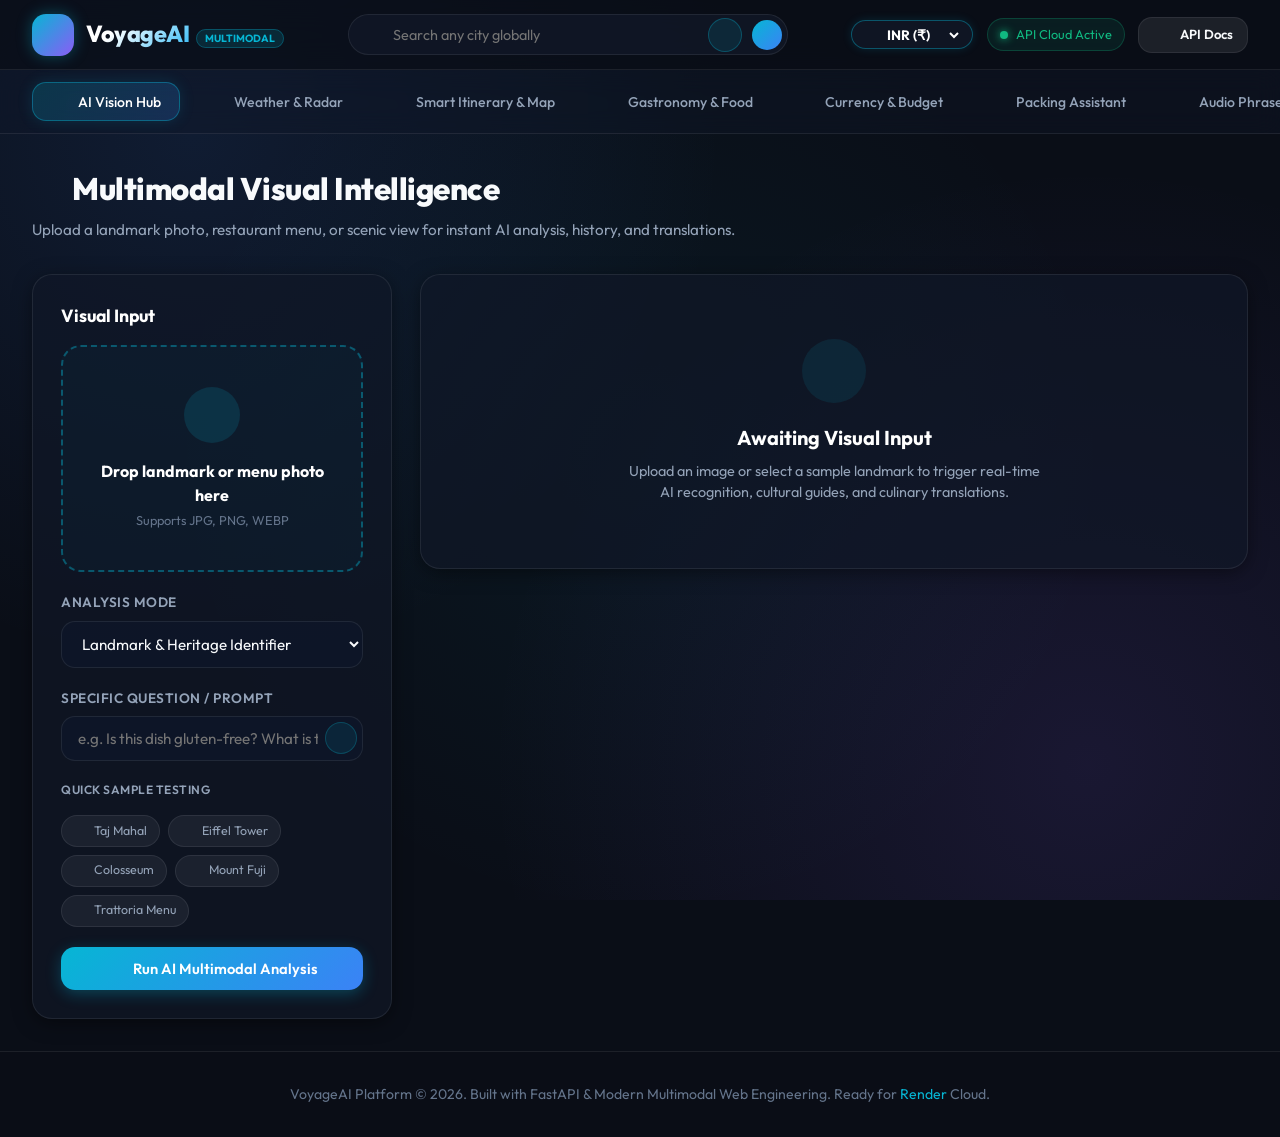
==== static/index.html @ 9b2e9fbb "feat(phrasebook): add toggle and close controls for Live Voice & Speech Translation Studio" ====
<!DOCTYPE html>
<html lang="en">

<head>
  <meta charset="UTF-8" />
  <meta name="viewport" content="width=device-width, initial-scale=1.0" />
  <title>VoyageAI - Multimodal AI Travel Intelligence Platform</title>
  <meta name="description"
    content="Production-ready multimodal travel intelligence platform with AI vision, real-time weather radar, smart itinerary builder, gastronomy guide, and currency budgeting." />

  <!-- Fonts -->
  <link rel="preconnect" href="https://fonts.googleapis.com" />
  <link rel="preconnect" href="https://fonts.gstatic.com" crossorigin />
  <link href="https://fonts.googleapis.com/css2?family=Outfit:wght@300;400;500;600;700;800&display=swap"
    rel="stylesheet" />

  <!-- Lucide Icons -->
  <script src="https://unpkg.com/lucide@latest/dist/umd/lucide.js"></script>

  <!-- Leaflet CSS & JS -->
  <link rel="stylesheet" href="https://unpkg.com/leaflet@1.9.4/dist/leaflet.css" />
  <script src="https://unpkg.com/leaflet@1.9.4/dist/leaflet.js"></script>

  <!-- Application Stylesheet -->
  <link rel="stylesheet" href="/static/css/styles.css" />
</head>

<body>
  <div class="app-container">

    <!-- Top Navigation Bar -->
    <header class="navbar">
      <a href="/" class="nav-brand">
        <div class="brand-icon-wrapper">
          <i data-lucide="plane"></i>
        </div>
        <div>
          <span class="brand-title">VoyageAI</span>
          <span class="brand-badge">Multimodal</span>
        </div>
      </a>

      <div class="nav-search">
        <i data-lucide="search" id="global-search-icon" style="color: var(--text-muted); cursor: pointer;"></i>
        <input type="text" id="global-city-search" placeholder="Search any city globally" />
        <button type="button" id="global-mic-btn" class="nav-mic-btn" title="Speak to Search (Voice Input)">
          <i data-lucide="mic"></i>
        </button>
        <button id="global-search-btn" class="nav-search-btn" title="Search Destination">
          <i data-lucide="arrow-right"></i>
        </button>
      </div>

      <div class="nav-actions">
        <!-- Global Currency Switcher (Default: INR) -->
        <div class="currency-picker-wrapper">
          <i data-lucide="banknote" class="currency-picker-icon"></i>
          <select id="global-currency-select" class="currency-select-input" title="Change Base Currency">
            <option value="INR" selected>INR (₹)</option>
            <option value="USD">USD ($)</option>
            <option value="EUR">EUR (€)</option>
            <option value="GBP">GBP (£)</option>
            <option value="AED">AED</option>
            <option value="JPY">JPY (¥)</option>
            <option value="SGD">SGD (S$)</option>
            <option value="AUD">AUD (A$)</option>
            <option value="CAD">CAD (C$)</option>
          </select>
        </div>

        <div class="status-badge">
          <span class="status-dot"></span>
          <span>API Cloud Active</span>
        </div>
        <a href="/docs" target="_blank" class="btn btn-secondary" style="padding: 0.45rem 0.9rem; font-size: 0.82rem;">
          <i data-lucide="code-2"></i> API Docs
        </a>
      </div>
    </header>

    <!-- Main Navigation Tabs -->
    <nav class="tabs-container">
      <ul class="nav-tabs">
        <li>
          <button class="tab-btn active" data-tab="tab-vision">
            <i data-lucide="sparkles"></i> AI Vision Hub
          </button>
        </li>
        <li>
          <button class="tab-btn" data-tab="tab-weather">
            <i data-lucide="cloud-sun"></i> Weather & Radar
          </button>
        </li>
        <li>
          <button class="tab-btn" data-tab="tab-itinerary">
            <i data-lucide="map"></i> Smart Itinerary & Map
          </button>
        </li>
        <li>
          <button class="tab-btn" data-tab="tab-food">
            <i data-lucide="utensils-crossed"></i> Gastronomy & Food
          </button>
        </li>
        <li>
          <button class="tab-btn" data-tab="tab-budget">
            <i data-lucide="coins"></i> Currency & Budget
          </button>
        </li>
        <li>
          <button class="tab-btn" data-tab="tab-packing">
            <i data-lucide="backpack"></i> Packing Assistant
          </button>
        </li>
        <li>
          <button class="tab-btn" data-tab="tab-phrasebook">
            <i data-lucide="languages"></i> Audio Phrasebook
          </button>
        </li>
      </ul>
    </nav>

    <!-- Main Dynamic Content Container -->
    <main class="main-wrapper">

      <!-- ================================================================= -->
      <!-- TAB 1: MULTIMODAL VISION HUB                                      -->
      <!-- ================================================================= -->
      <section id="tab-vision" class="tab-pane active">
        <div class="section-header">
          <div class="section-header-left">
            <h1><i data-lucide="camera"></i> Multimodal Visual Intelligence</h1>
            <p>Upload a landmark photo, restaurant menu, or scenic view for instant AI analysis, history, and
              translations.</p>
          </div>
        </div>

        <div class="grid-split">
          <!-- Upload & Controls -->
          <div class="glass-card">
            <h3 style="font-size: 1.1rem; font-weight: 700; margin-bottom: 1rem; color: #fff;">Visual Input</h3>

            <div class="dropzone" id="vision-dropzone">
              <input type="file" id="vision-file-input" accept="image/*" style="display: none;" />
              <div class="dropzone-icon">
                <i data-lucide="upload-cloud"></i>
              </div>
              <h4 style="font-size: 1rem; color: #fff; margin-bottom: 0.25rem;">Drop landmark or menu photo here</h4>
              <p style="font-size: 0.8rem; color: var(--text-muted);">Supports JPG, PNG, WEBP</p>
            </div>

            <div class="image-preview-box" id="vision-preview-box">
              <img id="vision-preview-img" src="" alt="Preview" />
            </div>

            <div style="margin-top: 1.25rem;">
              <div class="form-group">
                <label class="form-label">Analysis Mode</label>
                <select id="vision-mode-select" class="form-control">
                  <option value="landmark">Landmark & Heritage Identifier</option>
                  <option value="menu">Restaurant Menu & Allergen Translator</option>
                  <option value="luggage">Luggage & Outfit Checker</option>
                  <option value="scene">Photography & Lighting Analysis</option>
                </select>
              </div>

              <div class="form-group">
                <label class="form-label">Specific Question / Prompt</label>
                <div class="input-with-mic">
                  <input type="text" id="vision-prompt" class="form-control"
                    placeholder="e.g. Is this dish gluten-free? What is the best photography angle?" />
                  <button type="button" id="vision-mic-btn" class="input-mic-btn" title="Voice Input (Speech to Text)">
                    <i data-lucide="mic"></i>
                  </button>
                </div>
              </div>

              <div>
                <label class="form-label" style="font-size: 0.75rem;">Quick Sample Testing</label>
                <div class="sample-chips">
                  <span class="sample-chip" data-sample="Taj Mahal Agra"><i data-lucide="landmark"></i> Taj Mahal</span>
                  <span class="sample-chip" data-sample="Eiffel Tower Paris"><i data-lucide="landmark"></i> Eiffel
                    Tower</span>
                  <span class="sample-chip" data-sample="Colosseum Rome"><i data-lucide="landmark"></i> Colosseum</span>
                  <span class="sample-chip" data-sample="Mount Fuji Japan"><i data-lucide="mountain"></i> Mount
                    Fuji</span>
                  <span class="sample-chip" data-sample="Italian Trattoria Menu"><i data-lucide="file-text"></i>
                    Trattoria Menu</span>
                </div>
              </div>

              <button id="vision-analyze-btn" class="btn btn-primary" style="width: 100%; margin-top: 1.25rem;">
                <i data-lucide="sparkles"></i> Run AI Multimodal Analysis
              </button>
            </div>
          </div>

          <!-- Vision Results Display -->
          <div id="vision-results">
            <div class="glass-card" style="text-align: center; padding: 4rem 2rem;">
              <div
                style="width: 64px; height: 64px; border-radius: 50%; background: rgba(6, 182, 212, 0.1); color: var(--accent-cyan); display: flex; align-items: center; justify-content: center; margin: 0 auto 1.25rem;">
                <i data-lucide="scan" style="width: 32px; height: 32px;"></i>
              </div>
              <h3 style="font-size: 1.25rem; color: #fff; font-weight: 700;">Awaiting Visual Input</h3>
              <p style="color: var(--text-secondary); max-width: 420px; margin: 0.5rem auto 0; font-size: 0.9rem;">
                Upload an image or select a sample landmark to trigger real-time AI recognition, cultural guides, and
                culinary translations.
              </p>
            </div>
          </div>
        </div>
      </section>

      <!-- ================================================================= -->
      <!-- TAB 2: WEATHER & FORECAST (WITH USER WISABLE FROM-TO DATE PICKER)  -->
      <!-- ================================================================= -->
      <section id="tab-weather" class="tab-pane">
        <div class="section-header">
          <div class="section-header-left">
            <h1><i data-lucide="cloud-sun"></i> Global Weather & Travel Radar</h1>
            <p>Atmospheric metrics, custom date-range forecast filter (From - To), and AI packing index.</p>
          </div>
        </div>

        <!-- Weather Search & Date Range Toolbar -->
        <div class="glass-card" style="margin-bottom: 1.5rem; padding: 1.25rem 1.5rem;">
          <div style="display: flex; gap: 1rem; align-items: flex-end; flex-wrap: wrap;">
            <div style="flex: 1 1 220px;">
              <label class="form-label" style="display:flex; align-items:center; gap:0.35rem;">
                <i data-lucide="map-pin"></i> Destination City
              </label>
              <div class="input-with-mic">
                <input type="text" id="weather-city-input" class="form-control" placeholder="City name..."
                  value="Delhi" />
                <button type="button" id="weather-mic-btn" class="input-mic-btn" title="Voice Input (Speech to Text)">
                  <i data-lucide="mic"></i>
                </button>
              </div>
            </div>

            <div style="flex: 1 1 160px;">
              <label class="form-label" style="display:flex; align-items:center; gap:0.35rem;">
                <i data-lucide="calendar"></i> From Date
              </label>
              <input type="date" id="weather-from-date" class="form-control" />
            </div>

            <div style="flex: 1 1 160px;">
              <label class="form-label" style="display:flex; align-items:center; gap:0.35rem;">
                <i data-lucide="calendar-range"></i> To Date
              </label>
              <input type="date" id="weather-to-date" class="form-control" />
            </div>

            <button id="weather-search-btn" class="btn btn-primary" style="height: 44px;">
              <i data-lucide="refresh-cw"></i> Check Weather Radar
            </button>
          </div>

          <!-- Quick Date Range Presets -->
          <div style="margin-top: 1rem; display: flex; align-items: center; gap: 0.5rem; flex-wrap: wrap;">
            <span
              style="font-size: 0.78rem; font-weight: 600; color: var(--text-muted); display:flex; align-items:center; gap:0.3rem;">
              <i data-lucide="clock" style="width:13px; height:13px;"></i> Quick Date Ranges:
            </span>
            <button type="button" class="date-preset-chip" data-preset="today">Today</button>
            <button type="button" class="date-preset-chip" data-preset="3days">Next 3 Days</button>
            <button type="button" class="date-preset-chip active" data-preset="7days">Next 7 Days</button>
            <button type="button" class="date-preset-chip" data-preset="14days">Next 14 Days</button>
            <button type="button" class="date-preset-chip" data-preset="weekend">This Weekend</button>
            <button type="button" id="open-calendar-modal-btn" class="date-preset-chip"
              style="color:var(--accent-cyan); border-color:rgba(6,182,212,0.4); display:inline-flex; align-items:center; gap:0.35rem;">
              <i data-lucide="calendar"></i> Choose from Calendar
            </button>
          </div>
        </div>

        <!-- Interactive Calendar Range Picker Modal -->
        <div id="calendar-range-modal" class="modal-overlay" style="display: none;">
          <div class="glass-card modal-content"
            style="max-width: 440px; width: 92%; padding: 1.5rem; position: relative;">
            <div
              style="display: flex; justify-content: space-between; align-items: center; margin-bottom: 1rem; border-bottom: 1px solid var(--glass-border); padding-bottom: 0.75rem;">
              <h3
                style="font-size: 1.15rem; font-weight: 700; color: #fff; display: flex; align-items: center; gap: 0.5rem;">
                <i data-lucide="calendar" style="color: var(--accent-cyan);"></i> Select Travel Date Range
              </h3>
              <button id="close-calendar-modal" class="btn btn-secondary"
                style="padding: 0.2rem 0.5rem; font-size: 0.8rem; border-radius: 50%; width: 28px; height: 28px; display: flex; align-items: center; justify-content: center;">
                <i data-lucide="x" style="width: 14px; height: 14px;"></i>
              </button>
            </div>

            <!-- Calendar Month Header & Navigation -->
            <div style="display: flex; justify-content: space-between; align-items: center; margin-bottom: 1rem;">
              <button id="cal-prev-month" class="btn btn-secondary"
                style="padding: 0.35rem 0.65rem; font-size: 0.78rem;">
                <i data-lucide="chevron-left"></i>
              </button>
              <span id="cal-month-year-label" style="font-weight: 700; font-size: 1.05rem; color: #fff;">August
                2026</span>
              <button id="cal-next-month" class="btn btn-secondary"
                style="padding: 0.35rem 0.65rem; font-size: 0.78rem;">
                <i data-lucide="chevron-right"></i>
              </button>
            </div>

            <!-- Calendar Grid -->
            <div class="calendar-grid-header">
              <span>Su</span><span>Mo</span><span>Tu</span><span>We</span><span>Th</span><span>Fr</span><span>Sa</span>
            </div>
            <div id="calendar-days-grid" class="calendar-days-grid">
              <!-- Injected via JS -->
            </div>

            <!-- Selected Range Summary & Actions -->
            <div
              style="margin-top: 1.25rem; padding-top: 1rem; border-top: 1px solid var(--glass-border); display: flex; justify-content: space-between; align-items: center; flex-wrap: wrap; gap: 0.75rem;">
              <div>
                <div style="font-size: 0.75rem; color: var(--text-muted);">Selected Window:</div>
                <div id="cal-selected-range-text"
                  style="font-size: 0.9rem; font-weight: 700; color: var(--accent-cyan);">
                  Click start & end dates
                </div>
              </div>
              <div style="display: flex; gap: 0.5rem;">
                <button id="cal-reset-btn" class="btn btn-secondary"
                  style="font-size: 0.8rem; padding: 0.4rem 0.75rem;">Reset</button>
                <button id="cal-apply-btn" class="btn btn-primary" style="font-size: 0.8rem; padding: 0.4rem 0.9rem;">
                  <i data-lucide="check"></i> Apply Range
                </button>
              </div>
            </div>
          </div>
        </div>

        <div id="weather-content">
          <!-- Injected via JS -->
        </div>
      </section>

      <!-- ================================================================= -->
      <!-- TAB 3: SMART ITINERARY PLANNER & MAP                              -->
      <!-- ================================================================= -->
      <section id="tab-itinerary" class="tab-pane">
        <!-- SVG Gradient for Circular Progress -->
        <svg style="width:0; height:0; position:absolute;" aria-hidden="true" focusable="false">
          <defs>
            <linearGradient id="progressGradient" x1="0%" y1="0%" x2="100%" y2="100%">
              <stop offset="0%" stop-color="#06b6d4" />
              <stop offset="50%" stop-color="#3b82f6" />
              <stop offset="100%" stop-color="#10b981" />
            </linearGradient>
          </defs>
        </svg>

        <div class="section-header">
          <div class="section-header-left">
            <h1><i data-lucide="map"></i> AI Smart Itinerary & Interactive Map</h1>
            <p>Multi-day custom travel plans dynamically geocoded to your exact location query, optimized with Nearest-Neighbor TSP routing and visited place tracking.</p>
          </div>
        </div>

        <!-- Visited Places Circular Progress Banner -->
        <div id="itinerary-progress-banner" class="circular-progress-card">
          <div style="display: flex; align-items: center; gap: 1.25rem;">
            <div class="circular-progress-wrapper">
              <svg class="circle-progress-svg" viewBox="0 0 100 100">
                <circle class="circle-progress-bg" cx="50" cy="50" r="40" />
                <circle id="itinerary-circle-bar" class="circle-progress-bar" cx="50" cy="50" r="40" />
              </svg>
              <div class="circle-progress-text">
                <span id="itinerary-circle-pct">0%</span>
                <small>Visited</small>
              </div>
            </div>
            <div>
              <h3 style="font-size: 1.15rem; font-weight: 700; color: #fff; margin-bottom: 0.25rem;">Trip Exploration Progress</h3>
              <p id="itinerary-circle-subtitle" style="font-size: 0.88rem; color: var(--text-secondary);">0 of 0 visiting spots covered</p>
              <span id="itinerary-circle-status" class="brand-badge" style="margin-top: 0.4rem; display: inline-block;">Ready for Departure</span>
            </div>
          </div>
          <div style="text-align: right;">
            <button type="button" id="mark-all-visited-btn" class="btn btn-secondary" style="font-size: 0.78rem; padding: 0.35rem 0.75rem; margin-right: 0.5rem;">
              <i data-lucide="check-check"></i> Mark All Visited
            </button>
            <button type="button" id="reset-visited-btn" class="btn btn-secondary" style="font-size: 0.78rem; padding: 0.35rem 0.75rem;">
              <i data-lucide="rotate-ccw"></i> Reset
            </button>
          </div>
        </div>

        <div class="grid-split">
          <!-- Itinerary Controls & Custom Place Addition -->
          <div>
            <div class="glass-card" style="margin-bottom: 1.25rem;">
              <h3 style="font-size: 1.1rem; font-weight: 700; margin-bottom: 1.25rem; color: #fff;">Trip Parameters</h3>

              <div class="form-group">
                <label class="form-label" style="display:flex; align-items:center; gap:0.35rem;">
                  <i data-lucide="map-pin"></i> Destination Location
                </label>
                <div class="input-with-mic">
                  <input type="text" id="itinerary-dest" class="form-control" value="Delhi, India"
                    placeholder="e.g. Chennai, Paris, Tokyo, Bengaluru, Rome..." />
                  <button type="button" id="itinerary-mic-btn" class="input-mic-btn" title="Voice Input (Speech to Text)">
                    <i data-lucide="mic"></i>
                  </button>
                </div>
              </div>

              <div class="form-group">
                <label class="form-label" style="display:flex; align-items:center; gap:0.35rem;">
                  <i data-lucide="clock"></i> Duration (Days)
                </label>
                <select id="itinerary-days" class="form-control">
                  <option value="1">1 Day Express</option>
                  <option value="2" selected>2 Days Weekend</option>
                  <option value="3">3 Days Classic</option>
                  <option value="5">5 Days In-Depth</option>
                  <option value="7">7 Days Grand Tour</option>
                </select>
              </div>

              <div class="form-group">
                <label class="form-label" style="display:flex; align-items:center; gap:0.35rem;">
                  <i data-lucide="compass"></i> Travel Style
                </label>
                <select id="itinerary-style" class="form-control">
                  <option value="Balanced" selected>Balanced (Sights & Food)</option>
                  <option value="Cultural">Cultural & Historical</option>
                  <option value="Adventure">Active & Adventure</option>
                  <option value="Foodie">Culinary & Gastronomy</option>
                  <option value="Luxury">Luxury & Relaxation</option>
                </select>
              </div>

              <div class="form-group">
                <label class="form-label" style="display:flex; align-items:center; gap:0.35rem;">
                  <i data-lucide="activity"></i> Pace
                </label>
                <select id="itinerary-pace" class="form-control">
                  <option value="Relaxed">Relaxed</option>
                  <option value="Moderate" selected>Moderate</option>
                  <option value="Fast-Paced">Fast-Paced</option>
                </select>
              </div>

              <div class="form-group">
                <label class="form-label" style="display:flex; align-items:center; gap:0.35rem;">
                  <i data-lucide="wallet"></i> Budget Tier
                </label>
                <select id="itinerary-budget" class="form-control">
                  <option value="Backpacker">Backpacker (Budget)</option>
                  <option value="Moderate" selected>Moderate (Standard)</option>
                  <option value="Premium">Premium (Comfort)</option>
                  <option value="Luxury">Luxury (Five-Star)</option>
                </select>
              </div>

              <button id="itinerary-generate-btn" class="btn btn-primary" style="width: 100%; margin-top: 0.5rem;">
                <i data-lucide="sparkles"></i> Generate AI Itinerary
              </button>
            </div>

            <!-- Custom Visiting Spot Addition Form -->
            <div class="glass-card custom-spot-box">
              <h3 style="font-size: 1.05rem; font-weight: 700; color: #fff; margin-bottom: 0.85rem; display: flex; align-items: center; gap: 0.45rem;">
                <i data-lucide="map-pin-plus" style="color: var(--accent-cyan);"></i> Add Your Own Visiting Spot
              </h3>
              <p style="font-size: 0.8rem; color: var(--text-secondary); margin-bottom: 1rem;">
                Add any landmark or personal favorite. The AI route optimizer will re-sequence all stops in the shortest, optimal path order.
              </p>

              <div class="form-group">
                <label class="form-label" style="font-size: 0.8rem;">Place / Landmark Name</label>
                <div class="input-with-mic">
                  <input type="text" id="custom-spot-name" class="form-control" placeholder="e.g. Qutub Minar or Coffee Roastery..." />
                  <button type="button" id="custom-spot-mic-btn" class="input-mic-btn" title="Voice Input">
                    <i data-lucide="mic"></i>
                  </button>
                </div>
              </div>

              <div class="grid-2" style="gap: 0.5rem;">
                <div class="form-group">
                  <label class="form-label" style="font-size: 0.8rem;">Category</label>
                  <select id="custom-spot-cat" class="form-control" style="padding: 0.45rem 0.75rem; font-size: 0.85rem;">
                    <option value="Heritage" selected>Heritage & Monument</option>
                    <option value="Food">Food & Café</option>
                    <option value="Culture">Culture & Art</option>
                    <option value="Nature">Nature & Viewpoint</option>
                    <option value="Shopping">Shopping & Market</option>
                    <option value="Custom">Personal Spot</option>
                  </select>
                </div>
                <div class="form-group">
                  <label class="form-label" style="font-size: 0.8rem;">Assigned Day</label>
                  <select id="custom-spot-day" class="form-control" style="padding: 0.45rem 0.75rem; font-size: 0.85rem;">
                    <option value="1">Day 1</option>
                    <option value="2">Day 2</option>
                    <option value="3">Day 3</option>
                  </select>
                </div>
              </div>

              <div class="grid-2" style="gap: 0.5rem;">
                <div class="form-group">
                  <label class="form-label" style="font-size: 0.8rem;">Duration</label>
                  <input type="text" id="custom-spot-duration" class="form-control" value="1.5 hrs" style="padding: 0.45rem 0.75rem; font-size: 0.85rem;" />
                </div>
                <div class="form-group">
                  <label class="form-label" style="font-size: 0.8rem;">Est. Cost (INR)</label>
                  <input type="number" id="custom-spot-cost" class="form-control" value="0" style="padding: 0.45rem 0.75rem; font-size: 0.85rem;" />
                </div>
              </div>

              <button type="button" id="add-custom-spot-btn" class="btn btn-secondary" style="width: 100%; border-color: rgba(6,182,212,0.4); color: var(--accent-cyan);">
                <i data-lucide="plus-circle"></i> Add Spot & Optimize Path
              </button>
            </div>
          </div>

          <!-- Itinerary Results & Interactive Map -->
          <div>
            <div class="map-card-wrapper">
              <div class="map-header">
                <span
                  style="font-weight: 700; font-size: 0.92rem; color: #fff; display: flex; align-items: center; gap: 0.5rem;">
                  <i data-lucide="navigation" style="color: var(--accent-cyan);"></i> Live Geo-Routing Radar (TSP Optimal Route)
                </span>
                <div style="display: flex; align-items: center; gap: 0.5rem;">
                  <button id="recenter-map-btn" class="btn btn-secondary"
                    style="padding: 0.25rem 0.65rem; font-size: 0.75rem;">
                    <i data-lucide="crosshair"></i> Recenter
                  </button>
                  <span id="map-status-badge" class="brand-badge">Map Active</span>
                </div>
              </div>
              <div id="itinerary-map"></div>
            </div>

            <div id="itinerary-results">
              <!-- Rendered via JS -->
            </div>
          </div>
        </div>
      </section>

      <!-- ================================================================= -->
      <!-- TAB 4: GASTRONOMY & FOOD EXPLORER                                 -->
      <!-- ================================================================= -->
      <section id="tab-food" class="tab-pane">
        <div class="section-header">
          <div class="section-header-left">
            <h1><i data-lucide="utensils-crossed"></i> Gastronomy & Dining Guide</h1>
            <p>Signature authentic dishes, pronunciations, curated eateries, and strict dietary filters.</p>
          </div>
          <div style="display: flex; gap: 0.75rem; align-items: center;">
            <div class="input-with-mic" style="width: 230px;">
              <input type="text" id="food-city-input" class="form-control" placeholder="City..." value="Delhi" />
              <button type="button" id="food-mic-btn" class="input-mic-btn" title="Voice Input (Speech to Text)">
                <i data-lucide="mic"></i>
              </button>
            </div>
            <button id="food-search-btn" class="btn btn-primary"><i data-lucide="search"></i> Explore</button>
          </div>
        </div>

        <div class="glass-card" style="margin-bottom: 1.5rem; padding: 1rem 1.5rem;">
          <div style="display: flex; align-items: center; gap: 1.5rem; flex-wrap: wrap;">
            <span style="font-size: 0.85rem; font-weight: 600; color: var(--text-secondary);">Dietary Filters:</span>
            <label class="filter-label">
              <input type="checkbox" class="diet-filter-cb" value="Vegetarian" /> <i data-lucide="leaf"></i> Vegetarian
            </label>
            <label class="filter-label">
              <input type="checkbox" class="diet-filter-cb" value="Vegan" /> <i data-lucide="sprout"></i> Vegan
            </label>
            <label class="filter-label">
              <input type="checkbox" class="diet-filter-cb" value="Gluten-Free" /> <i data-lucide="wheat"></i>
              Gluten-Free
            </label>
            <label class="filter-label">
              <input type="checkbox" class="diet-filter-cb" value="Halal" /> <i data-lucide="shield-check"></i> Halal
              Friendly
            </label>
          </div>
        </div>

        <div id="food-content">
          <!-- Injected via JS -->
        </div>
      </section>

      <!-- ================================================================= -->
      <!-- TAB 5: CURRENCY & BUDGET CALCULATOR                               -->
      <!-- ================================================================= -->
      <section id="tab-budget" class="tab-pane">
        <div class="section-header">
          <div class="section-header-left">
            <h1><i data-lucide="coins"></i> Currency FX & Travel Budgeter</h1>
            <p>Live foreign exchange conversions and realistic daily travel expense estimators in INR (₹) and global
              currencies.</p>
          </div>
        </div>

        <div class="grid-2">
          <!-- FX Converter -->
          <div class="glass-card">
            <h3 style="font-size: 1.15rem; font-weight: 700; color: #fff; margin-bottom: 1.25rem;">Live Currency
              Converter</h3>

            <div class="form-group">
              <label class="form-label">Amount</label>
              <input type="number" id="currency-amount" class="form-control" value="1000" />
            </div>

            <div class="grid-2">
              <div class="form-group">
                <label class="form-label">From Currency</label>
                <select id="currency-from" class="form-control">
                  <option value="INR" selected>INR (₹)</option>
                  <option value="USD">USD ($)</option>
                  <option value="EUR">EUR (€)</option>
                  <option value="GBP">GBP (£)</option>
                  <option value="AED">AED</option>
                  <option value="JPY">JPY (¥)</option>
                  <option value="AUD">AUD (A$)</option>
                  <option value="CAD">CAD (C$)</option>
                  <option value="SGD">SGD (S$)</option>
                  <option value="THB">THB (฿)</option>
                </select>
              </div>

              <div class="form-group">
                <label class="form-label">To Currency</label>
                <select id="currency-to" class="form-control">
                  <option value="USD" selected>USD ($)</option>
                  <option value="EUR">EUR (€)</option>
                  <option value="GBP">GBP (£)</option>
                  <option value="INR">INR (₹)</option>
                  <option value="AED">AED</option>
                  <option value="JPY">JPY (¥)</option>
                  <option value="SGD">SGD (S$)</option>
                  <option value="AUD">AUD (A$)</option>
                  <option value="THB">THB (฿)</option>
                  <option value="IDR">IDR (Rp)</option>
                </select>
              </div>
            </div>

            <button id="currency-convert-btn" class="btn btn-primary" style="width: 100%; margin-top: 0.5rem;">
              <i data-lucide="repeat"></i> Convert Currency
            </button>

            <div id="currency-result-box"
              style="margin-top: 1.5rem; text-align: center; padding: 1.5rem; background: rgba(15, 23, 42, 0.6); border-radius: var(--radius-md); border: 1px solid var(--glass-border);">
              <div style="font-size: 0.88rem; color: var(--text-muted);">1,000 INR =</div>
              <div
                style="font-size: 2.2rem; font-weight: 800; color: var(--accent-cyan); line-height: 1.1; margin: 0.35rem 0;">
                $11.98 <span style="font-size: 1rem; color: #fff;">USD</span></div>
              <div style="font-size: 0.78rem; color: var(--text-secondary);">1 INR = 0.01198 USD</div>
            </div>
          </div>

          <!-- Trip Expense Breakdown Calculator -->
          <div class="glass-card">
            <h3 style="font-size: 1.15rem; font-weight: 700; color: #fff; margin-bottom: 1.25rem;">Trip Expense
              Estimator</h3>

            <div class="grid-3" style="gap: 0.75rem;">
              <div class="form-group">
                <label class="form-label">Destination</label>
                <div class="input-with-mic">
                  <input type="text" id="budget-city" class="form-control" value="Delhi" />
                  <button type="button" id="budget-mic-btn" class="input-mic-btn" title="Voice Input (Speech to Text)">
                    <i data-lucide="mic"></i>
                  </button>
                </div>
              </div>
              <div class="form-group">
                <label class="form-label">Days</label>
                <input type="number" id="budget-days" class="form-control" value="5" />
              </div>
              <div class="form-group">
                <label class="form-label">Tier</label>
                <select id="budget-style" class="form-control">
                  <option value="backpacker">Backpacker</option>
                  <option value="midrange" selected>Mid-Range</option>
                  <option value="luxury">Luxury</option>
                </select>
              </div>
            </div>

            <button id="budget-estimate-btn" class="btn btn-secondary" style="width: 100%;">
              <i data-lucide="calculator"></i> Calculate Expense Breakdown
            </button>

            <div id="budget-breakdown-content" style="margin-top: 1.25rem;">
              <div style="color: var(--text-muted); font-size: 0.88rem; text-align: center; padding: 1.5rem;">
                Click calculate to see itemized hotel, food, transport, and tour breakdowns.
              </div>
            </div>
          </div>
        </div>
      </section>

      <!-- ================================================================= -->
      <!-- TAB 6: SMART PACKING ASSISTANT                                    -->
      <!-- ================================================================= -->
      <section id="tab-packing" class="tab-pane">
        <div class="section-header">
          <div class="section-header-left">
            <h1><i data-lucide="backpack"></i> Smart Packing Assistant</h1>
            <p>Generate an interactive luggage checklist tailored to your destination climate, season, and activities, with custom item additions.
            </p>
          </div>
        </div>

        <div class="grid-split">
          <div>
            <div class="glass-card" style="margin-bottom: 1.25rem;">
              <h3 style="font-size: 1.1rem; font-weight: 700; color: #fff; margin-bottom: 1.25rem;">Luggage Planner</h3>

              <div class="form-group">
                <label class="form-label">Destination</label>
                <div class="input-with-mic">
                  <input type="text" id="packing-dest" class="form-control" value="Goa" />
                  <button type="button" id="packing-mic-btn" class="input-mic-btn" title="Voice Input (Speech to Text)">
                    <i data-lucide="mic"></i>
                  </button>
                </div>
              </div>

              <div class="form-group">
                <label class="form-label">Trip Length (Days)</label>
                <input type="number" id="packing-days" class="form-control" value="5" min="1" max="30" />
              </div>

              <div class="form-group">
                <label class="form-label">Season</label>
                <select id="packing-season" class="form-control">
                  <option value="Spring">Spring (Mild & Breezy)</option>
                  <option value="Summer" selected>Summer (Warm & Sunny)</option>
                  <option value="Autumn">Autumn (Crisp & Cool)</option>
                  <option value="Winter">Winter (Cold & Dry)</option>
                </select>
              </div>

              <button id="packing-generate-btn" class="btn btn-primary" style="width: 100%; margin-top: 0.5rem;">
                <i data-lucide="check-square"></i> Generate Packing Checklist
              </button>
            </div>

            <!-- Add Custom Checklist Item Box -->
            <div class="glass-card custom-spot-box">
              <h3 style="font-size: 1.05rem; font-weight: 700; color: #fff; margin-bottom: 0.85rem; display: flex; align-items: center; gap: 0.45rem;">
                <i data-lucide="plus-circle" style="color: var(--accent-cyan);"></i> Add Your Custom Luggage Item
              </h3>
              <div class="form-group">
                <label class="form-label" style="font-size: 0.8rem;">Item Name</label>
                <div class="input-with-mic">
                  <input type="text" id="custom-packing-item-name" class="form-control" placeholder="e.g. Scuba Goggles, Noise-Cancelling Headphones..." />
                  <button type="button" id="custom-packing-mic-btn" class="input-mic-btn" title="Voice Input">
                    <i data-lucide="mic"></i>
                  </button>
                </div>
              </div>
              <div class="form-group">
                <label class="form-label" style="font-size: 0.8rem;">Category</label>
                <select id="custom-packing-cat" class="form-control">
                  <option value="Essentials" selected>Essentials</option>
                  <option value="Clothing">Clothing & Apparel</option>
                  <option value="Electronics">Electronics & Gadgets</option>
                  <option value="Toiletries">Toiletries & Health</option>
                  <option value="Documents">Travel Documents</option>
                  <option value="Custom">Custom / Gear</option>
                </select>
              </div>
              <button type="button" id="add-custom-packing-btn" class="btn btn-secondary" style="width: 100%; border-color: rgba(6,182,212,0.4); color: var(--accent-cyan);">
                <i data-lucide="plus"></i> Add Item to Checklist
              </button>
            </div>
          </div>

          <div id="packing-checklist-container">
            <div class="glass-card" style="text-align: center; padding: 3rem;">
              <i data-lucide="briefcase"
                style="width: 48px; height: 48px; color: var(--accent-cyan); margin-bottom: 1rem;"></i>
              <h3 style="font-size: 1.2rem; color: #fff;">Click 'Generate' to build your dynamic checklist.</h3>
            </div>
          </div>
        </div>
      </section>

      <!-- ================================================================= -->
      <!-- TAB 7: AUDIO PHRASEBOOK & VOICE TRANSLATION STUDIO                -->
      <!-- ================================================================= -->
      <section id="tab-phrasebook" class="tab-pane">
        <div class="section-header">
          <div class="section-header-left">
            <h1><i data-lucide="languages"></i> Multilingual Audio Phrasebook & Voice Translator</h1>
            <p>Speak or type in any language (e.g. Tamil to English, English to Telugu) with speech recognition, neural translation, phonetic guides, and native audio playback.</p>
          </div>
          <div style="display: flex; gap: 0.75rem; flex-wrap: wrap; align-items: center;">
            <select id="phrasebook-lang" class="form-control" style="width: 180px;">
              <optgroup label="Indian Languages">
                <option value="Hindi" selected>Hindi (हिन्दी)</option>
                <option value="Tamil">Tamil (தமிழ்)</option>
                <option value="Telugu">Telugu (తెలుగు)</option>
                <option value="Urdu">Urdu (اردو)</option>
                <option value="Bengali">Bengali (বাংলা)</option>
                <option value="Marathi">Marathi (मराठी)</option>
              </optgroup>
              <optgroup label="International Languages">
                <option value="Japanese">Japanese (日本語)</option>
                <option value="French">French (Français)</option>
                <option value="Spanish">Spanish (Español)</option>
                <option value="Italian">Italian (Italiano)</option>
                <option value="German">German (Deutsch)</option>
              </optgroup>
            </select>
            <select id="phrasebook-cat" class="form-control" style="width: 160px;">
              <option value="All" selected>All Categories</option>
              <option value="Greetings">Greetings</option>
              <option value="Dining">Dining</option>
              <option value="Transport">Transport</option>
              <option value="Shopping">Shopping</option>
              <option value="Emergency">Emergency</option>
              <option value="Directions">Directions</option>
            </select>
            <button type="button" id="btn-toggle-translation-studio" class="studio-toggle-btn" title="Open Live Voice & Speech Translation Studio" style="height: 42px; padding: 0 1.25rem; display: inline-flex; align-items: center; justify-content: center; gap: 0.5rem; background: rgba(15, 23, 42, 0.75); background-image: linear-gradient(135deg, rgba(6, 182, 212, 0.15), rgba(99, 102, 241, 0.1)); border: 1px solid rgba(6, 182, 212, 0.35); border-radius: var(--radius-md); color: #fff; font-size: 0.88rem; font-weight: 600; font-family: inherit; cursor: pointer; transition: all 0.2s ease; box-shadow: 0 2px 8px rgba(0, 0, 0, 0.25);">
              <i data-lucide="mic" style="color: var(--accent-cyan); width: 16px; height: 16px;"></i>
              <span>Live Voice &amp; Speech Studio</span>
            </button>
          </div>
        </div>

        <!-- Live Voice & Speech Translation Studio -->
        <div id="live-voice-translation-studio" class="translation-studio-card" style="display: none;">
          <div style="display: flex; justify-content: space-between; align-items: center; margin-bottom: 1.25rem; flex-wrap: wrap; gap: 0.75rem;">
            <div>
              <h3 style="font-size: 1.2rem; font-weight: 700; color: #fff; display: flex; align-items: center; gap: 0.5rem;">
                <i data-lucide="mic" style="color: var(--accent-cyan);"></i> Live Voice & Speech Translation Studio
              </h3>
              <p style="font-size: 0.85rem; color: var(--text-secondary);">
                Click the microphone to speak in your source language or type any travel phrase to translate.
              </p>
            </div>
            <div style="display: flex; align-items: center; gap: 0.75rem;">
              <span class="brand-badge"><i data-lucide="sparkles" style="width:12px; height:12px; margin-right:4px;"></i> AI Speech Matrix</span>
              <button type="button" id="btn-close-translation-studio" class="studio-close-btn" title="Close Studio & Return to Audio Phrasebook" style="width: 32px; height: 32px; min-width: 32px; min-height: 32px; border-radius: 50%; background: rgba(255, 255, 255, 0.08); border: 1px solid rgba(255, 255, 255, 0.15); color: #94a3b8; display: inline-flex; align-items: center; justify-content: center; cursor: pointer; padding: 0; outline: none; transition: all 0.2s ease;">
                <i data-lucide="x" style="width: 16px; height: 16px;"></i>
              </button>
            </div>
          </div>

          <!-- Language Selector Row with Swap Button -->
          <div class="translation-controls-row">
            <div style="flex: 1 1 200px;">
              <label class="form-label" style="font-size: 0.78rem; margin-bottom: 0.35rem;">From (Spoken / Source Language)</label>
              <select id="translator-source-lang" class="form-control">
                <option value="auto">Auto-Detect / Speech Input</option>
                <option value="English" selected>English</option>
                <option value="Tamil">Tamil (தமிழ்)</option>
                <option value="Telugu">Telugu (తెలుగు)</option>
                <option value="Hindi">Hindi (हिन्दी)</option>
                <option value="French">French (Français)</option>
                <option value="Spanish">Spanish (Español)</option>
                <option value="Japanese">Japanese (日本語)</option>
                <option value="German">German (Deutsch)</option>
                <option value="Urdu">Urdu (اردو)</option>
                <option value="Bengali">Bengali (বাংলা)</option>
                <option value="Marathi">Marathi (मराठी)</option>
              </select>
            </div>

            <button type="button" id="translator-swap-btn" class="translation-swap-btn" title="Swap Source & Target Languages">
              <i data-lucide="arrow-left-right"></i>
            </button>

            <div style="flex: 1 1 200px;">
              <label class="form-label" style="font-size: 0.78rem; margin-bottom: 0.35rem;">To (Target Translation Language)</label>
              <select id="translator-target-lang" class="form-control">
                <option value="Tamil" selected>Tamil (தமிழ்)</option>
                <option value="Telugu">Telugu (తెలుగు)</option>
                <option value="English">English</option>
                <option value="Hindi">Hindi (हिन्दी)</option>
                <option value="French">French (Français)</option>
                <option value="Spanish">Spanish (Español)</option>
                <option value="Japanese">Japanese (日本語)</option>
                <option value="German">German (Deutsch)</option>
                <option value="Urdu">Urdu (اردو)</option>
                <option value="Bengali">Bengali (বাংলা)</option>
                <option value="Marathi">Marathi (मराठी)</option>
              </select>
            </div>
          </div>

          <!-- Input Text Area with Speech Recognition Button -->
          <div class="translation-input-box">
            <textarea id="translator-input-text" placeholder="Speak or type a sentence here (e.g. 'Where is the central railway station?' or 'வணக்கம் எனக்கு உதவி வேண்டும்')..."></textarea>
            <button type="button" id="translator-mic-btn" class="translation-voice-btn" title="Speak to Translate (Voice Input)">
              <i data-lucide="mic"></i>
            </button>
          </div>

          <!-- Action Buttons & Quick Conversion Presets -->
          <div style="display: flex; justify-content: space-between; align-items: center; flex-wrap: wrap; gap: 0.75rem;">
            <div style="display: flex; align-items: center; gap: 0.4rem; flex-wrap: wrap;">
              <span style="font-size: 0.75rem; color: var(--text-muted);">Quick Presets:</span>
              <button type="button" class="translation-quick-chip" data-src="English" data-tgt="Tamil" data-sample="Where is the train station?">English → Tamil</button>
              <button type="button" class="translation-quick-chip" data-src="Tamil" data-tgt="English" data-sample="சாப்பாடு மிகவும் சுவையாக இருக்கிறது">Tamil → English</button>
              <button type="button" class="translation-quick-chip" data-src="English" data-tgt="Telugu" data-sample="How much does this cost?">English → Telugu</button>
              <button type="button" class="translation-quick-chip" data-src="Telugu" data-tgt="English" data-sample="రైల్వే స్టేషన్ ఎక్కడ ఉంది?">Telugu → English</button>
              <button type="button" class="translation-quick-chip" data-src="English" data-tgt="Hindi" data-sample="Can you help me find a doctor?">English → Hindi</button>
            </div>

            <button type="button" id="translate-action-btn" class="btn btn-primary" style="padding: 0.55rem 1.25rem;">
              <i data-lucide="sparkles"></i> Translate & Listen
            </button>
          </div>

          <!-- Translation Output Display -->
          <div id="translation-result-container" style="display: none;">
            <!-- Rendered dynamically -->
          </div>
        </div>

        <h3 style="font-size: 1.15rem; font-weight: 700; color: #fff; margin-bottom: 1rem; display:flex; align-items:center; gap:0.5rem;">
          <i data-lucide="book-open" style="color: var(--accent-cyan);"></i> Curated Essential Travel Phrases
        </h3>

        <div id="phrasebook-content">
          <!-- Injected via JS -->
        </div>
      </section>

    </main>

    <!-- Footer -->
    <footer class="footer">
      <p>VoyageAI Platform &copy; 2026. Built with FastAPI & Modern Multimodal Web Engineering. Ready for <a
          href="https://render.com" target="_blank">Render</a> Cloud.</p>
    </footer>

  </div>

  <!-- Scripts -->
  <script src="/static/js/api.js"></script>
  <script src="/static/js/app.js"></script>
</body>

</html>
---- static/css/styles.css ----
/* ==========================================================================
   VoyageAI - Ultra Modern Glassmorphism & Cyber-Luxe Design System
   ========================================================================== */

:root {
  --font-main: 'Outfit', -apple-system, BlinkMacSystemFont, 'Segoe UI', Roboto, sans-serif;
  --bg-primary: #0a0e17;
  --bg-secondary: #111827;
  --bg-card: rgba(17, 24, 39, 0.7);
  --bg-card-hover: rgba(31, 41, 55, 0.85);
  --glass-border: rgba(255, 255, 255, 0.08);
  --glass-border-glow: rgba(56, 189, 248, 0.3);
  
  --text-primary: #f8fafc;
  --text-secondary: #94a3b8;
  --text-muted: #64748b;
  
  --accent-cyan: #06b6d4;
  --accent-cyan-glow: rgba(6, 182, 212, 0.35);
  --accent-blue: #3b82f6;
  --accent-purple: #8b5cf6;
  --accent-rose: #f43f5e;
  --accent-amber: #f59e0b;
  --accent-emerald: #10b981;
  
  --radius-sm: 8px;
  --radius-md: 14px;
  --radius-lg: 20px;
  --radius-xl: 28px;
  
  --shadow-subtle: 0 4px 20px -2px rgba(0, 0, 0, 0.5);
  --shadow-glow: 0 0 25px -5px rgba(6, 182, 212, 0.4);
  --transition: all 0.28s cubic-bezier(0.4, 0, 0.2, 1);
}

* {
  margin: 0;
  padding: 0;
  box-sizing: border-box;
}

body {
  font-family: var(--font-main);
  background-color: var(--bg-primary);
  color: var(--text-primary);
  min-height: 100vh;
  overflow-x: hidden;
  line-height: 1.5;
  background-image: 
    radial-gradient(circle at 15% 15%, rgba(59, 130, 246, 0.12) 0%, transparent 40%),
    radial-gradient(circle at 85% 85%, rgba(139, 92, 246, 0.12) 0%, transparent 45%),
    radial-gradient(circle at 50% 50%, rgba(6, 182, 212, 0.06) 0%, transparent 60%);
  background-attachment: fixed;
}

/* Scrollbar */
::-webkit-scrollbar {
  width: 8px;
  height: 8px;
}
::-webkit-scrollbar-track {
  background: var(--bg-primary);
}
::-webkit-scrollbar-thumb {
  background: #1e293b;
  border-radius: 4px;
}
::-webkit-scrollbar-thumb:hover {
  background: #334155;
}

.app-container {
  display: flex;
  flex-direction: column;
  min-height: 100vh;
}

/* ==========================================================================
   Header & Navbar
   ========================================================================== */
.navbar {
  position: sticky;
  top: 0;
  z-index: 1000;
  backdrop-filter: blur(16px);
  -webkit-backdrop-filter: blur(16px);
  background: rgba(10, 14, 23, 0.75);
  border-bottom: 1px solid var(--glass-border);
  padding: 0.85rem 2rem;
  display: flex;
  justify-content: space-between;
  align-items: center;
}

.nav-brand {
  display: flex;
  align-items: center;
  gap: 0.75rem;
  text-decoration: none;
  color: var(--text-primary);
}

.brand-icon-wrapper {
  width: 42px;
  height: 42px;
  border-radius: var(--radius-md);
  background: linear-gradient(135deg, var(--accent-cyan), var(--accent-purple));
  display: flex;
  align-items: center;
  justify-content: center;
  box-shadow: 0 0 15px var(--accent-cyan-glow);
}

.brand-icon-wrapper i {
  color: #fff;
  width: 22px;
  height: 22px;
}

.brand-title {
  font-size: 1.45rem;
  font-weight: 800;
  letter-spacing: -0.5px;
  background: linear-gradient(135deg, #ffffff 30%, #38bdf8 100%);
  -webkit-background-clip: text;
  -webkit-text-fill-color: transparent;
}

.brand-badge {
  font-size: 0.65rem;
  font-weight: 700;
  padding: 2px 8px;
  border-radius: 20px;
  background: rgba(6, 182, 212, 0.15);
  color: var(--accent-cyan);
  border: 1px solid rgba(6, 182, 212, 0.3);
  text-transform: uppercase;
  margin-left: 4px;
}

.nav-search {
  flex: 0 1 440px;
  position: relative;
  display: flex;
  align-items: center;
}

.nav-search input {
  width: 100%;
  padding: 0.65rem 5rem 0.65rem 2.75rem;
  background: rgba(17, 24, 39, 0.85);
  border: 1px solid var(--glass-border);
  border-radius: var(--radius-xl);
  color: var(--text-primary);
  font-family: inherit;
  font-size: 0.9rem;
  transition: var(--transition);
}

.nav-search input:focus {
  outline: none;
  border-color: var(--accent-cyan);
  box-shadow: 0 0 0 3px rgba(6, 182, 212, 0.25);
}

.nav-search i.nav-search-icon, .nav-search #global-search-icon {
  position: absolute;
  left: 1rem;
  top: 50%;
  transform: translateY(-50%);
  color: var(--text-muted);
  width: 18px;
  height: 18px;
  pointer-events: auto;
  z-index: 2;
}

.nav-mic-btn {
  position: absolute;
  right: 42px;
  top: 50%;
  transform: translateY(-50%);
  background: rgba(6, 182, 212, 0.15);
  border: 1px solid rgba(6, 182, 212, 0.35);
  color: var(--accent-cyan);
  width: 30px;
  height: 30px;
  border-radius: 50%;
  display: flex;
  align-items: center;
  justify-content: center;
  cursor: pointer;
  transition: var(--transition);
  outline: none;
  z-index: 3;
}

.nav-mic-btn:hover {
  background: var(--accent-cyan);
  color: #05080f;
  transform: translateY(-50%) scale(1.1);
  box-shadow: 0 0 12px rgba(6, 182, 212, 0.6);
}

.nav-search-btn {
  position: absolute;
  right: 6px;
  top: 50%;
  transform: translateY(-50%);
  background: linear-gradient(135deg, var(--accent-cyan), var(--accent-blue));
  border: none;
  color: #fff;
  width: 30px;
  height: 30px;
  border-radius: 50%;
  display: flex;
  align-items: center;
  justify-content: center;
  cursor: pointer;
  transition: var(--transition);
  z-index: 3;
}

.nav-search-btn:hover {
  transform: translateY(-50%) scale(1.08);
  box-shadow: 0 0 14px rgba(6, 182, 212, 0.6);
}

.nav-search-btn i, .nav-mic-btn i {
  width: 15px;
  height: 15px;
}

.nav-actions {
  display: flex;
  align-items: center;
  gap: 0.85rem;
}

/* Global Currency Picker in Navbar */
.currency-picker-wrapper {
  display: flex;
  align-items: center;
  background: rgba(17, 24, 39, 0.85);
  border: 1px solid rgba(6, 182, 212, 0.4);
  border-radius: var(--radius-xl);
  padding: 0.2rem 0.6rem;
  box-shadow: 0 0 10px rgba(6, 182, 212, 0.15);
}

.currency-picker-icon {
  color: var(--accent-cyan);
  width: 16px;
  height: 16px;
  margin-right: 0.35rem;
}

.currency-select-input {
  background: transparent;
  border: none;
  color: #fff;
  font-family: inherit;
  font-size: 0.85rem;
  font-weight: 700;
  cursor: pointer;
  outline: none;
}

.currency-select-input option {
  background: #111827;
  color: #fff;
}

.status-badge {
  display: flex;
  align-items: center;
  gap: 0.5rem;
  font-size: 0.8rem;
  color: var(--accent-emerald);
  background: rgba(16, 185, 129, 0.1);
  padding: 0.35rem 0.75rem;
  border-radius: var(--radius-xl);
  border: 1px solid rgba(16, 185, 129, 0.25);
}

.status-dot {
  width: 8px;
  height: 8px;
  border-radius: 50%;
  background: var(--accent-emerald);
  box-shadow: 0 0 8px var(--accent-emerald);
  animation: pulse 2s infinite;
}

@keyframes pulse {
  0%, 100% { opacity: 1; transform: scale(1); }
  50% { opacity: 0.5; transform: scale(1.2); }
}

/* ==========================================================================
   Navigation Tabs
   ========================================================================== */
.tabs-container {
  padding: 0.75rem 2rem;
  background: rgba(15, 23, 42, 0.4);
  backdrop-filter: blur(12px);
  border-bottom: 1px solid var(--glass-border);
  overflow-x: auto;
}

.nav-tabs {
  display: flex;
  gap: 0.5rem;
  max-width: 1300px;
  margin: 0 auto;
  list-style: none;
}

.tab-btn {
  display: flex;
  align-items: center;
  gap: 0.6rem;
  padding: 0.6rem 1.1rem;
  background: transparent;
  border: 1px solid transparent;
  border-radius: var(--radius-md);
  color: var(--text-secondary);
  font-family: inherit;
  font-size: 0.88rem;
  font-weight: 500;
  cursor: pointer;
  white-space: nowrap;
  transition: var(--transition);
}

.tab-btn i {
  width: 18px;
  height: 18px;
}

.tab-btn:hover {
  color: var(--text-primary);
  background: rgba(255, 255, 255, 0.05);
}

.tab-btn.active {
  color: #fff;
  background: linear-gradient(135deg, rgba(6, 182, 212, 0.2), rgba(59, 130, 246, 0.2));
  border-color: rgba(6, 182, 212, 0.4);
  box-shadow: 0 0 15px rgba(6, 182, 212, 0.15);
}

.tab-btn.active i {
  color: var(--accent-cyan);
}

/* ==========================================================================
   Main Content Layout
   ========================================================================== */
.main-wrapper {
  flex: 1;
  max-width: 1380px;
  width: 100%;
  margin: 0 auto;
  padding: 2rem;
}

.tab-pane {
  display: none;
  animation: fadeIn 0.3s ease forwards;
}

.tab-pane.active {
  display: block;
}

@keyframes fadeIn {
  from { opacity: 0; transform: translateY(8px); }
  to { opacity: 1; transform: translateY(0); }
}

.section-header {
  margin-bottom: 2rem;
  display: flex;
  justify-content: space-between;
  align-items: flex-end;
  flex-wrap: wrap;
  gap: 1rem;
}

.section-header-left h1 {
  font-size: 1.95rem;
  font-weight: 800;
  letter-spacing: -0.5px;
  margin-bottom: 0.35rem;
  display: flex;
  align-items: center;
  gap: 0.75rem;
}

.section-header-left h1 i {
  color: var(--accent-cyan);
  width: 28px;
  height: 28px;
}

.section-header-left p {
  color: var(--text-secondary);
  font-size: 0.95rem;
}

.currency-highlight {
  color: var(--accent-cyan);
  font-weight: 700;
}

/* Cards */
.glass-card {
  background: var(--bg-card);
  backdrop-filter: blur(16px);
  -webkit-backdrop-filter: blur(16px);
  border: 1px solid var(--glass-border);
  border-radius: var(--radius-lg);
  padding: 1.75rem;
  box-shadow: var(--shadow-subtle);
  transition: var(--transition);
  position: relative;
  overflow: hidden;
}

.glass-card:hover {
  border-color: rgba(255, 255, 255, 0.15);
  box-shadow: 0 8px 30px rgba(0, 0, 0, 0.6);
}

.glass-card::before {
  content: '';
  position: absolute;
  top: 0;
  left: 0;
  right: 0;
  height: 2px;
  background: linear-gradient(90deg, transparent, var(--accent-cyan), transparent);
  opacity: 0;
  transition: var(--transition);
}

.glass-card:hover::before {
  opacity: 1;
}

/* Form Controls */
.form-group {
  margin-bottom: 1.25rem;
}

.form-label {
  display: block;
  font-size: 0.85rem;
  font-weight: 600;
  color: var(--text-secondary);
  margin-bottom: 0.5rem;
  text-transform: uppercase;
  letter-spacing: 0.5px;
}

.form-control {
  width: 100%;
  padding: 0.75rem 1rem;
  background: rgba(15, 23, 42, 0.7);
  border: 1px solid var(--glass-border);
  border-radius: var(--radius-md);
  color: var(--text-primary);
  font-family: inherit;
  font-size: 0.95rem;
  transition: var(--transition);
}

.form-control:focus {
  outline: none;
  border-color: var(--accent-cyan);
  box-shadow: 0 0 0 3px rgba(6, 182, 212, 0.2);
}

/* Buttons */
.btn {
  display: inline-flex;
  align-items: center;
  justify-content: center;
  gap: 0.5rem;
  padding: 0.75rem 1.4rem;
  font-family: inherit;
  font-size: 0.92rem;
  font-weight: 600;
  border-radius: var(--radius-md);
  border: none;
  cursor: pointer;
  transition: var(--transition);
  text-decoration: none;
}

.btn i {
  width: 18px;
  height: 18px;
}

.btn-primary {
  background: linear-gradient(135deg, var(--accent-cyan), var(--accent-blue));
  color: #fff;
  box-shadow: 0 4px 15px rgba(6, 182, 212, 0.3);
}

.btn-primary:hover {
  transform: translateY(-1px);
  box-shadow: 0 6px 20px rgba(6, 182, 212, 0.45);
}

.btn-secondary {
  background: rgba(255, 255, 255, 0.08);
  color: var(--text-primary);
  border: 1px solid var(--glass-border);
}

.btn-secondary:hover {
  background: rgba(255, 255, 255, 0.14);
}

/* Filter label */
.filter-label {
  display: inline-flex;
  align-items: center;
  gap: 0.45rem;
  font-size: 0.88rem;
  cursor: pointer;
  color: var(--text-secondary);
  transition: var(--transition);
}

.filter-label:hover {
  color: #fff;
}

.filter-label i {
  width: 16px;
  height: 16px;
  color: var(--accent-cyan);
}

/* Grid Layouts */
.grid-2 {
  display: grid;
  grid-template-columns: repeat(2, 1fr);
  gap: 1.5rem;
}

.grid-3 {
  display: grid;
  grid-template-columns: repeat(3, 1fr);
  gap: 1.5rem;
}

.grid-4 {
  display: grid;
  grid-template-columns: repeat(4, 1fr);
  gap: 1.25rem;
}

.grid-split {
  display: grid;
  grid-template-columns: 360px 1fr;
  gap: 1.75rem;
}

/* ==========================================================================
   Multimodal Vision Dropzone & Results
   ========================================================================== */
.dropzone {
  border: 2px dashed rgba(6, 182, 212, 0.4);
  border-radius: var(--radius-lg);
  padding: 2.5rem 1.5rem;
  text-align: center;
  background: rgba(6, 182, 212, 0.03);
  cursor: pointer;
  transition: var(--transition);
  position: relative;
}

.dropzone:hover, .dropzone.dragover {
  border-color: var(--accent-cyan);
  background: rgba(6, 182, 212, 0.08);
  box-shadow: 0 0 20px rgba(6, 182, 212, 0.2);
}

.dropzone-icon {
  width: 56px;
  height: 56px;
  border-radius: 50%;
  background: rgba(6, 182, 212, 0.15);
  color: var(--accent-cyan);
  display: flex;
  align-items: center;
  justify-content: center;
  margin: 0 auto 1rem;
}

.dropzone-icon i {
  width: 28px;
  height: 28px;
}

.image-preview-box {
  position: relative;
  border-radius: var(--radius-md);
  overflow: hidden;
  max-height: 260px;
  margin-top: 1rem;
  display: none;
}

.image-preview-box img {
  width: 100%;
  height: 100%;
  object-fit: cover;
  display: block;
}

.sample-chips {
  display: flex;
  flex-wrap: wrap;
  gap: 0.5rem;
  margin-top: 1rem;
}

.sample-chip {
  display: inline-flex;
  align-items: center;
  gap: 0.4rem;
  font-size: 0.78rem;
  padding: 0.35rem 0.75rem;
  border-radius: var(--radius-xl);
  background: rgba(255, 255, 255, 0.06);
  border: 1px solid var(--glass-border);
  color: var(--text-secondary);
  cursor: pointer;
  transition: var(--transition);
}

.sample-chip i {
  width: 14px;
  height: 14px;
  color: var(--accent-cyan);
}

.sample-chip:hover {
  background: rgba(6, 182, 212, 0.2);
  color: #fff;
  border-color: var(--accent-cyan);
}

.vision-results-content {
  background: rgba(15, 23, 42, 0.6);
  border-radius: var(--radius-md);
  padding: 1.5rem;
  border: 1px solid var(--glass-border);
  line-height: 1.7;
}

.vision-results-content h3 {
  font-size: 1.25rem;
  margin-bottom: 0.75rem;
  color: var(--accent-cyan);
}

.vision-results-content h4 {
  font-size: 1.05rem;
  margin: 1.25rem 0 0.5rem;
  color: #38bdf8;
}

.vision-results-content ul {
  padding-left: 1.25rem;
  margin-bottom: 1rem;
}

.vision-results-content li {
  margin-bottom: 0.35rem;
  color: var(--text-secondary);
}

/* ==========================================================================
   Weather Dashboard
   ========================================================================== */
.weather-hero {
  display: flex;
  align-items: center;
  justify-content: space-between;
  background: linear-gradient(135deg, rgba(6, 182, 212, 0.15), rgba(59, 130, 246, 0.15));
  border: 1px solid rgba(6, 182, 212, 0.3);
  border-radius: var(--radius-lg);
  padding: 2rem;
  margin-bottom: 1.5rem;
}

.weather-hero-temp {
  font-size: 3.8rem;
  font-weight: 800;
  line-height: 1;
  background: linear-gradient(135deg, #ffffff, #93c5fd);
  -webkit-background-clip: text;
  -webkit-text-fill-color: transparent;
}

.weather-metric-badge {
  display: inline-flex;
  align-items: center;
  gap: 0.4rem;
  background: rgba(255, 255, 255, 0.08);
  padding: 0.35rem 0.75rem;
  border-radius: var(--radius-xl);
  font-size: 0.85rem;
  color: var(--text-secondary);
  margin-right: 0.5rem;
  margin-top: 0.5rem;
}

.forecast-card {
  background: rgba(17, 24, 39, 0.6);
  border: 1px solid var(--glass-border);
  border-radius: var(--radius-md);
  padding: 1.25rem 1rem;
  text-align: center;
  transition: var(--transition);
}

.forecast-card:hover {
  background: rgba(30, 41, 59, 0.8);
  transform: translateY(-3px);
  border-color: var(--accent-cyan);
}

.forecast-icon {
  width: 36px;
  height: 36px;
  margin: 0.75rem auto;
  color: var(--accent-cyan);
}

/* ==========================================================================
   Itinerary Timeline & Leaflet Map Container
   ========================================================================== */
.map-card-wrapper {
  background: var(--bg-card);
  border: 1px solid var(--glass-border);
  border-radius: var(--radius-lg);
  overflow: hidden;
  margin-bottom: 1.5rem;
  box-shadow: var(--shadow-subtle);
}

.map-header {
  display: flex;
  justify-content: space-between;
  align-items: center;
  padding: 0.85rem 1.25rem;
  background: rgba(15, 23, 42, 0.8);
  border-bottom: 1px solid var(--glass-border);
}

#itinerary-map {
  height: 440px;
  width: 100%;
  z-index: 10;
}

.timeline-item {
  position: relative;
  padding-left: 2rem;
  padding-bottom: 1.75rem;
  border-left: 2px solid rgba(6, 182, 212, 0.3);
}

.timeline-item:last-child {
  border-left-color: transparent;
  padding-bottom: 0;
}

.timeline-dot {
  position: absolute;
  left: -9px;
  top: 0;
  width: 16px;
  height: 16px;
  border-radius: 50%;
  background: var(--bg-primary);
  border: 3px solid var(--accent-cyan);
  box-shadow: 0 0 10px var(--accent-cyan);
}

.timeline-card {
  background: rgba(17, 24, 39, 0.6);
  border: 1px solid var(--glass-border);
  border-radius: var(--radius-md);
  padding: 1.25rem;
  transition: var(--transition);
}

.timeline-card:hover {
  border-color: rgba(6, 182, 212, 0.4);
  background: rgba(22, 30, 49, 0.8);
}

.activity-badge {
  font-size: 0.72rem;
  font-weight: 700;
  padding: 2px 8px;
  border-radius: var(--radius-xl);
  background: rgba(139, 92, 246, 0.15);
  color: #c084fc;
  border: 1px solid rgba(139, 92, 246, 0.3);
  text-transform: uppercase;
}

/* ==========================================================================
   Food & Gastronomy Cards
   ========================================================================== */
.dish-card {
  background: rgba(17, 24, 39, 0.7);
  border: 1px solid var(--glass-border);
  border-radius: var(--radius-lg);
  padding: 1.5rem;
  display: flex;
  flex-direction: column;
  justify-content: space-between;
  transition: var(--transition);
}

.dish-card:hover {
  border-color: rgba(245, 158, 11, 0.4);
  box-shadow: 0 10px 30px rgba(0, 0, 0, 0.5);
  transform: translateY(-2px);
}

.dish-diet-pill {
  font-size: 0.7rem;
  padding: 2px 7px;
  border-radius: var(--radius-xl);
  background: rgba(16, 185, 129, 0.15);
  color: var(--accent-emerald);
  border: 1px solid rgba(16, 185, 129, 0.3);
}

/* ==========================================================================
   Phrasebook & Audio Player
   ========================================================================== */
.phrase-card {
  background: rgba(17, 24, 39, 0.6);
  border: 1px solid var(--glass-border);
  border-radius: var(--radius-md);
  padding: 1.25rem;
  display: flex;
  align-items: center;
  justify-content: space-between;
  transition: var(--transition);
}

.phrase-card:hover {
  border-color: var(--accent-purple);
  background: rgba(30, 27, 75, 0.25);
}

.audio-play-btn {
  width: 44px;
  height: 44px;
  border-radius: 50%;
  background: rgba(139, 92, 246, 0.2);
  border: 1px solid rgba(139, 92, 246, 0.4);
  color: #c084fc;
  display: flex;
  align-items: center;
  justify-content: center;
  cursor: pointer;
  transition: var(--transition);
}

.audio-play-btn:hover {
  background: var(--accent-purple);
  color: #fff;
  transform: scale(1.08);
}

/* ==========================================================================
   Packing Checklist
   ========================================================================== */
.checklist-item {
  display: flex;
  align-items: center;
  gap: 0.75rem;
  padding: 0.75rem 1rem;
  background: rgba(17, 24, 39, 0.5);
  border: 1px solid var(--glass-border);
  border-radius: var(--radius-md);
  margin-bottom: 0.5rem;
  transition: var(--transition);
  cursor: pointer;
}

.checklist-item:hover {
  background: rgba(30, 41, 59, 0.6);
}

.checklist-item.checked {
  opacity: 0.5;
  text-decoration: line-through;
}

.checklist-checkbox {
  width: 18px;
  height: 18px;
  accent-color: var(--accent-cyan);
  cursor: pointer;
}

.date-preset-chip {
  background: rgba(255, 255, 255, 0.05);
  border: 1px solid var(--glass-border);
  color: var(--text-secondary);
  font-size: 0.76rem;
  font-weight: 500;
  padding: 0.28rem 0.65rem;
  border-radius: var(--radius-xl);
  cursor: pointer;
  transition: var(--transition);
  outline: none;
}

.date-preset-chip:hover {
  background: rgba(6, 182, 212, 0.15);
  color: #fff;
  border-color: var(--accent-cyan);
}

.date-preset-chip.active {
  background: linear-gradient(135deg, var(--accent-cyan), var(--accent-blue));
  color: #fff;
  border-color: transparent;
  box-shadow: 0 0 10px rgba(6, 182, 212, 0.35);
}

/* Custom Leaflet Map Pin */
.custom-map-pin {
  display: flex;
  align-items: center;
  justify-content: center;
  width: 32px;
  height: 32px;
  border-radius: 50%;
  background: linear-gradient(135deg, #06b6d4, #3b82f6);
  color: #fff;
  font-weight: 800;
  font-size: 0.82rem;
  border: 2px solid #ffffff;
  box-shadow: 0 0 14px rgba(6, 182, 212, 0.7), 0 4px 8px rgba(0, 0, 0, 0.5);
  cursor: pointer;
  transition: transform 0.2s ease;
}

.custom-map-pin:hover {
  transform: scale(1.2);
}

.timeline-card {
  cursor: pointer;
}

.timeline-card.focused-act {
  border-color: var(--accent-cyan) !important;
  box-shadow: 0 0 15px rgba(6, 182, 212, 0.3);
}

/* ==========================================================================
   Phrasebook Cards & Audio Playback Styles
   ========================================================================== */
.phrase-card {
  background: var(--bg-card);
  backdrop-filter: blur(14px);
  -webkit-backdrop-filter: blur(14px);
  border: 1px solid var(--glass-border);
  border-radius: var(--radius-md);
  padding: 1.25rem 1.4rem;
  display: flex;
  justify-content: space-between;
  align-items: center;
  gap: 1rem;
  transition: var(--transition);
}

.phrase-card:hover {
  background: var(--bg-card-hover);
  border-color: var(--glass-border-glow);
  transform: translateY(-2px);
  box-shadow: var(--shadow-glow);
}

.audio-play-btn {
  width: 44px;
  height: 44px;
  border-radius: 50%;
  background: rgba(6, 182, 212, 0.12);
  border: 1px solid rgba(6, 182, 212, 0.35);
  color: var(--accent-cyan);
  display: flex;
  align-items: center;
  justify-content: center;
  cursor: pointer;
  flex-shrink: 0;
  transition: var(--transition);
}

.audio-play-btn:hover {
  background: linear-gradient(135deg, var(--accent-cyan), var(--accent-blue));
  color: #fff;
  border-color: transparent;
  transform: scale(1.1);
  box-shadow: 0 0 16px rgba(6, 182, 212, 0.6);
}

.audio-play-btn.audio-playing {
  background: linear-gradient(135deg, var(--accent-cyan), var(--accent-purple));
  color: #fff;
  border-color: transparent;
  animation: audioPulse 0.9s infinite alternate;
}

@keyframes audioPulse {
  0% { transform: scale(1); box-shadow: 0 0 8px rgba(6, 182, 212, 0.4); }
  100% { transform: scale(1.15); box-shadow: 0 0 22px rgba(139, 92, 246, 0.85); }
}

/* ==========================================================================
   Interactive Calendar Modal & Range Grid
   ========================================================================== */
.modal-overlay {
  position: fixed;
  top: 0;
  left: 0;
  right: 0;
  bottom: 0;
  background: rgba(5, 8, 15, 0.8);
  backdrop-filter: blur(10px);
  -webkit-backdrop-filter: blur(10px);
  z-index: 2000;
  display: flex;
  align-items: center;
  justify-content: center;
  animation: calFadeIn 0.2s ease-out;
}

.modal-content {
  background: rgba(17, 24, 39, 0.95);
  border: 1px solid var(--glass-border-glow);
  box-shadow: 0 20px 40px rgba(0, 0, 0, 0.8), 0 0 30px rgba(6, 182, 212, 0.2);
  animation: calSlideUp 0.25s cubic-bezier(0.16, 1, 0.3, 1);
}

@keyframes calFadeIn {
  from { opacity: 0; }
  to { opacity: 1; }
}

@keyframes calSlideUp {
  from { opacity: 0; transform: translateY(16px) scale(0.97); }
  to { opacity: 1; transform: translateY(0) scale(1); }
}

.calendar-grid-header {
  display: grid;
  grid-template-columns: repeat(7, 1fr);
  text-align: center;
  font-size: 0.75rem;
  font-weight: 700;
  color: var(--text-muted);
  margin-bottom: 0.5rem;
}

.calendar-days-grid {
  display: grid;
  grid-template-columns: repeat(7, 1fr);
  gap: 3px;
}

.cal-day-cell {
  aspect-ratio: 1;
  display: flex;
  align-items: center;
  justify-content: center;
  font-size: 0.85rem;
  font-weight: 500;
  color: var(--text-primary);
  border-radius: var(--radius-sm);
  cursor: pointer;
  transition: all 0.15s ease;
  user-select: none;
  position: relative;
}

.cal-day-cell.empty {
  cursor: default;
  visibility: hidden;
}

.cal-day-cell:hover:not(.empty):not(.disabled) {
  background: rgba(6, 182, 212, 0.25);
  color: #fff;
}

.cal-day-cell.disabled {
  color: #475569;
  cursor: not-allowed;
  opacity: 0.4;
}

.cal-day-cell.range-start,
.cal-day-cell.range-end {
  background: linear-gradient(135deg, var(--accent-cyan), var(--accent-blue)) !important;
  color: #fff !important;
  font-weight: 700;
  box-shadow: 0 0 10px rgba(6, 182, 212, 0.5);
}

.cal-day-cell.range-between {
  background: rgba(6, 182, 212, 0.18);
  color: var(--accent-cyan);
  border-radius: 0;
}

/* ==========================================================================
   Footer
   ========================================================================== */
.footer {
  margin-top: auto;
  border-top: 1px solid var(--glass-border);
  padding: 2rem;
  background: rgba(10, 14, 23, 0.9);
  text-align: center;
  color: var(--text-muted);
  font-size: 0.88rem;
}

.footer a {
  color: var(--accent-cyan);
  text-decoration: none;
}

.spinner {
  width: 24px;
  height: 24px;
  border: 3px solid rgba(255, 255, 255, 0.2);
  border-top-color: var(--accent-cyan);
  border-radius: 50%;
  animation: spin 0.8s linear infinite;
  display: inline-block;
}

@keyframes spin {
  to { transform: rotate(360deg); }
}

@media (max-width: 1024px) {
  .grid-split {
    grid-template-columns: 1fr;
  }
  .grid-4 {
    grid-template-columns: repeat(2, 1fr);
  }
}

@media (max-width: 768px) {
  .navbar {
    padding: 0.75rem 1rem;
    flex-wrap: wrap;
    gap: 0.75rem;
  }
  .nav-search {
    order: 3;
    flex: 1 1 100%;
  }
  .grid-2, .grid-3, .grid-4 {
    grid-template-columns: 1fr;
  }
  .main-wrapper {
    padding: 1rem;
  }
  .weather-hero {
    flex-direction: column;
    text-align: center;
    gap: 1.5rem;
  }
}

/* ==========================================================================
   Vision Results Content Markdown Typography
   ========================================================================== */
.vision-results-content {
  color: var(--text-secondary);
  font-size: 0.95rem;
  line-height: 1.68;
}

.vision-results-content h3 {
  font-size: 1.25rem;
  font-weight: 700;
  color: #fff;
  margin-top: 1rem;
  margin-bottom: 0.6rem;
  padding-bottom: 0.35rem;
  border-bottom: 1px solid var(--glass-border);
}

.vision-results-content h4 {
  font-size: 1.05rem;
  font-weight: 600;
  color: var(--accent-cyan);
  margin-top: 1.2rem;
  margin-bottom: 0.45rem;
}

.vision-results-content h5,
.vision-results-content h6 {
  font-size: 0.95rem;
  font-weight: 600;
  color: #fff;
  margin-top: 0.85rem;
  margin-bottom: 0.35rem;
}

.vision-results-content p {
  margin-bottom: 0.85rem;
  color: #cbd5e1;
}

.vision-results-content strong {
  color: #fff;
  font-weight: 600;
}

.vision-results-content em {
  color: #38bdf8;
  font-style: italic;
}

.vision-results-content ul,
.vision-results-content ol {
  margin-top: 0.35rem;
  margin-bottom: 1rem;
  padding-left: 1.4rem;
}

.vision-results-content li {
  margin-bottom: 0.4rem;
  color: #cbd5e1;
}

.vision-results-content li::marker {
  color: var(--accent-cyan);
}

/* ==========================================================================
   Toast Notification System
   ========================================================================== */
.voyage-toast-container {
  position: fixed;
  top: 1.25rem;
  right: 1.5rem;
  z-index: 9999;
  display: flex;
  flex-direction: column;
  gap: 0.65rem;
  pointer-events: none;
}

.voyage-toast {
  pointer-events: auto;
  min-width: 280px;
  max-width: 420px;
  padding: 0.85rem 1.2rem;
  border-radius: var(--radius-md);
  background: rgba(15, 23, 42, 0.92);
  backdrop-filter: blur(16px);
  -webkit-backdrop-filter: blur(16px);
  border: 1px solid var(--glass-border);
  box-shadow: 0 10px 30px rgba(0, 0, 0, 0.5), 0 0 15px var(--accent-cyan-glow);
  color: #fff;
  font-size: 0.88rem;
  font-weight: 500;
  display: flex;
  align-items: center;
  gap: 0.65rem;
  opacity: 0;
  transform: translateY(-12px) scale(0.96);
  transition: all 0.3s cubic-bezier(0.16, 1, 0.3, 1);
}

.voyage-toast.show {
  opacity: 1;
  transform: translateY(0) scale(1);
}

.voyage-toast-success {
  border-color: rgba(16, 185, 129, 0.4);
  color: #ecfdf5;
}

.voyage-toast-success i {
  color: var(--accent-emerald);
}

.voyage-toast-info {
  border-color: rgba(6, 182, 212, 0.4);
  color: #ecfeff;
}

.voyage-toast-info i {
  color: var(--accent-cyan);
}

/* ==========================================================================
   Voice Input (Speech-to-Text Microphone) Styles
   ========================================================================== */
.input-with-mic {
  position: relative;
  display: flex;
  align-items: center;
  width: 100%;
}

.input-with-mic .form-control {
  padding-right: 2.75rem;
  width: 100%;
}

.input-mic-btn {
  position: absolute;
  right: 6px;
  top: 50%;
  transform: translateY(-50%);
  width: 32px;
  height: 32px;
  border-radius: 50%;
  background: rgba(6, 182, 212, 0.1);
  border: 1px solid rgba(6, 182, 212, 0.25);
  color: var(--accent-cyan);
  display: flex;
  align-items: center;
  justify-content: center;
  cursor: pointer;
  transition: var(--transition);
  padding: 0;
  outline: none;
}

.input-mic-btn:hover {
  background: var(--accent-cyan);
  color: #05080f;
  transform: translateY(-50%) scale(1.08);
}

.nav-mic-btn {
  background: rgba(6, 182, 212, 0.12);
  border: 1px solid rgba(6, 182, 212, 0.3);
  color: var(--accent-cyan);
  width: 34px;
  height: 34px;
  border-radius: 50%;
  display: flex;
  align-items: center;
  justify-content: center;
  cursor: pointer;
  margin-right: 4px;
  transition: var(--transition);
  outline: none;
}

.nav-mic-btn:hover {
  background: var(--accent-cyan);
  color: #05080f;
  transform: scale(1.08);
}

.mic-listening {
  background: rgba(244, 63, 94, 0.25) !important;
  border-color: var(--accent-rose) !important;
  color: #fff !important;
  animation: micPulse 1s infinite alternate !important;
}

@keyframes micPulse {
  0% { transform: scale(1); box-shadow: 0 0 6px rgba(244, 63, 94, 0.5); }
  100% { transform: scale(1.18); box-shadow: 0 0 18px rgba(244, 63, 94, 0.9); }
}

/* ==========================================================================
   Packing Checklist Progress & Item Styles
   ========================================================================== */
.checklist-progress-card {
  background: var(--bg-card);
  backdrop-filter: blur(14px);
  -webkit-backdrop-filter: blur(14px);
  border: 1px solid var(--glass-border);
  border-radius: var(--radius-md);
  padding: 1.25rem 1.5rem;
  margin-bottom: 1.25rem;
  box-shadow: var(--shadow-glass);
}

.checklist-progress-header {
  display: flex;
  justify-content: space-between;
  align-items: center;
  margin-bottom: 0.75rem;
  flex-wrap: wrap;
  gap: 0.5rem;
}

.checklist-pct-badge {
  font-size: 1.4rem;
  font-weight: 800;
  color: var(--accent-cyan);
  display: inline-flex;
  align-items: center;
  gap: 0.35rem;
}

.checklist-progress-track {
  width: 100%;
  height: 10px;
  background: rgba(15, 23, 42, 0.8);
  border-radius: 999px;
  overflow: hidden;
  border: 1px solid rgba(255, 255, 255, 0.08);
  margin: 0.5rem 0 0.85rem;
  position: relative;
}

.checklist-progress-fill {
  height: 100%;
  width: 0%;
  background: linear-gradient(90deg, #06b6d4, #10b981);
  border-radius: 999px;
  transition: width 0.35s cubic-bezier(0.16, 1, 0.3, 1);
  box-shadow: 0 0 12px rgba(6, 182, 212, 0.6);
}

.checklist-actions {
  display: flex;
  justify-content: space-between;
  align-items: center;
  flex-wrap: wrap;
  gap: 0.5rem;
  font-size: 0.85rem;
  color: var(--text-secondary);
}

.checklist-action-btn {
  background: rgba(255, 255, 255, 0.05);
  border: 1px solid rgba(255, 255, 255, 0.12);
  color: var(--text-secondary);
  padding: 0.25rem 0.65rem;
  border-radius: var(--radius-sm);
  font-size: 0.78rem;
  cursor: pointer;
  transition: var(--transition);
}

.checklist-action-btn:hover {
  background: rgba(6, 182, 212, 0.15);
  border-color: var(--accent-cyan);
  color: #fff;
}

.checklist-complete-badge {
  background: linear-gradient(135deg, rgba(16, 185, 129, 0.2), rgba(6, 182, 212, 0.2));
  border: 1px solid rgba(16, 185, 129, 0.4);
  color: #10b981;
  padding: 0.5rem 1rem;
  border-radius: var(--radius-md);
  margin-top: 0.75rem;
  display: flex;
  align-items: center;
  gap: 0.5rem;
  font-weight: 700;
  font-size: 0.9rem;
  animation: fadeIn 0.3s ease;
}

.checklist-item {
  background: rgba(17, 24, 39, 0.7);
  border: 1px solid var(--glass-border);
  border-radius: var(--radius-md);
  padding: 0.9rem 1.15rem;
  margin-bottom: 0.5rem;
  display: flex;
  align-items: center;
  gap: 0.85rem;
  cursor: pointer;
  transition: var(--transition);
  user-select: none;
}

.checklist-item:hover {
  background: rgba(30, 41, 59, 0.85);
  border-color: var(--glass-border-glow);
  transform: translateX(3px);
}

.checklist-item.checked {
  background: rgba(6, 182, 212, 0.08);
  border-color: rgba(6, 182, 212, 0.35);
  opacity: 0.78;
}

.checklist-item.checked span.item-title {
  text-decoration: line-through;
  color: var(--text-muted);
}

.checklist-checkbox {
  width: 19px;
  height: 19px;
  accent-color: var(--accent-cyan);
  cursor: pointer;
  border-radius: 4px;
}

.checklist-delete-btn {
  background: transparent;
  border: none;
  color: var(--text-muted);
  cursor: pointer;
  padding: 4px 6px;
  border-radius: var(--radius-sm);
  transition: var(--transition);
  display: flex;
  align-items: center;
  justify-content: center;
}

.checklist-delete-btn:hover {
  color: var(--accent-rose);
  background: rgba(244, 63, 94, 0.15);
}

/* ==========================================================================
   Circular Progress Tracker & Visited Places Meter
   ========================================================================== */
.circular-progress-card {
  background: linear-gradient(135deg, rgba(17, 24, 39, 0.85), rgba(30, 41, 59, 0.75));
  border: 1px solid var(--glass-border);
  border-radius: var(--radius-lg);
  padding: 1.25rem 1.5rem;
  margin-bottom: 1.5rem;
  display: flex;
  align-items: center;
  justify-content: space-between;
  gap: 1.5rem;
  flex-wrap: wrap;
  box-shadow: var(--shadow-subtle);
  position: relative;
  overflow: hidden;
}

.circular-progress-card::before {
  content: '';
  position: absolute;
  top: -50%;
  left: -50%;
  width: 200%;
  height: 200%;
  background: radial-gradient(circle at center, rgba(6, 182, 212, 0.05) 0%, transparent 60%);
  pointer-events: none;
}

.circular-progress-wrapper {
  position: relative;
  width: 90px;
  height: 90px;
  flex-shrink: 0;
  display: flex;
  align-items: center;
  justify-content: center;
}

.circle-progress-svg {
  transform: rotate(-90deg);
  width: 90px;
  height: 90px;
}

.circle-progress-bg {
  fill: none;
  stroke: rgba(255, 255, 255, 0.08);
  stroke-width: 8;
}

.circle-progress-bar {
  fill: none;
  stroke: url(#progressGradient);
  stroke-width: 8;
  stroke-linecap: round;
  stroke-dasharray: 251.2;
  stroke-dashoffset: 251.2;
  transition: stroke-dashoffset 0.6s cubic-bezier(0.4, 0, 0.2, 1);
}

.circle-progress-text {
  position: absolute;
  top: 50%;
  left: 50%;
  transform: translate(-50%, -50%);
  font-size: 1.15rem;
  font-weight: 800;
  color: #fff;
  text-align: center;
}

.circle-progress-text small {
  display: block;
  font-size: 0.65rem;
  font-weight: 600;
  color: var(--accent-cyan);
  text-transform: uppercase;
}

.visited-toggle-btn {
  background: rgba(255, 255, 255, 0.05);
  border: 1px solid var(--glass-border);
  color: var(--text-secondary);
  padding: 0.3rem 0.75rem;
  border-radius: var(--radius-sm);
  font-size: 0.75rem;
  font-weight: 600;
  cursor: pointer;
  display: inline-flex;
  align-items: center;
  gap: 0.35rem;
  transition: var(--transition);
}

.visited-toggle-btn:hover {
  background: rgba(16, 185, 129, 0.15);
  border-color: rgba(16, 185, 129, 0.3);
  color: #fff;
}

.visited-toggle-btn.is-visited {
  background: rgba(16, 185, 129, 0.2);
  border-color: rgba(16, 185, 129, 0.5);
  color: #10b981;
  font-weight: 700;
}

.timeline-card.is-visited {
  border-color: rgba(16, 185, 129, 0.4);
  background: rgba(16, 185, 129, 0.04);
}

.timeline-card.is-visited h4 {
  color: #94a3b8;
  text-decoration: line-through;
}

.custom-map-pin.visited-pin {
  background: linear-gradient(135deg, #10b981, #059669) !important;
  box-shadow: 0 0 14px rgba(16, 185, 129, 0.7) !important;
}

/* ==========================================================================
   Custom Place / Itinerary Addition Form
   ========================================================================== */
.custom-spot-box {
  background: rgba(15, 23, 42, 0.6);
  border: 1px dashed rgba(6, 182, 212, 0.35);
  border-radius: var(--radius-md);
  padding: 1rem 1.25rem;
  margin-bottom: 1.5rem;
  transition: var(--transition);
}

.custom-spot-box:hover {
  border-color: var(--accent-cyan);
  background: rgba(15, 23, 42, 0.85);
}

/* ==========================================================================
   Voice Translation Studio & Multilingual Audio Hub
   ========================================================================== */
.studio-toggle-btn {
  appearance: none;
  -webkit-appearance: none;
  -moz-appearance: none;
  display: inline-flex;
  align-items: center;
  justify-content: center;
  gap: 0.5rem;
  height: 42px;
  padding: 0 1.2rem;
  font-family: inherit;
  font-size: 0.88rem;
  font-weight: 600;
  border-radius: var(--radius-md);
  border: 1px solid rgba(6, 182, 212, 0.35);
  background: rgba(15, 23, 42, 0.75);
  background-image: linear-gradient(135deg, rgba(6, 182, 212, 0.12), rgba(99, 102, 241, 0.08));
  color: #e2e8f0;
  cursor: pointer;
  outline: none;
  transition: all 0.2s ease;
  white-space: nowrap;
  box-shadow: 0 2px 8px rgba(0, 0, 0, 0.25);
  box-sizing: border-box;
}

.studio-toggle-btn:hover {
  background: rgba(15, 23, 42, 0.9);
  background-image: linear-gradient(135deg, rgba(6, 182, 212, 0.22), rgba(99, 102, 241, 0.16));
  border-color: var(--accent-cyan);
  color: #fff;
  transform: translateY(-1px);
  box-shadow: 0 0 16px rgba(6, 182, 212, 0.35);
}

.studio-toggle-btn.active {
  background: rgba(15, 23, 42, 0.95);
  background-image: linear-gradient(135deg, rgba(6, 182, 212, 0.3), rgba(99, 102, 241, 0.25));
  border-color: var(--accent-cyan);
  color: #fff;
  box-shadow: 0 0 18px rgba(6, 182, 212, 0.45);
}

.studio-close-btn {
  appearance: none;
  -webkit-appearance: none;
  -moz-appearance: none;
  width: 32px;
  height: 32px;
  min-width: 32px;
  min-height: 32px;
  border-radius: 50%;
  background: rgba(255, 255, 255, 0.07);
  border: 1px solid rgba(255, 255, 255, 0.14);
  color: #94a3b8;
  display: inline-flex;
  align-items: center;
  justify-content: center;
  padding: 0;
  outline: none;
  cursor: pointer;
  transition: all 0.2s ease;
  flex-shrink: 0;
  box-sizing: border-box;
}

.studio-close-btn:hover {
  background: rgba(239, 68, 68, 0.2);
  border-color: rgba(239, 68, 68, 0.5);
  color: #fca5a5;
  transform: scale(1.08);
}

.translation-studio-card {
  background: linear-gradient(135deg, rgba(17, 24, 39, 0.95), rgba(30, 41, 59, 0.85));
  border: 1px solid rgba(6, 182, 212, 0.3);
  border-radius: var(--radius-lg);
  padding: 1.5rem;
  margin-bottom: 1.5rem;
  box-shadow: 0 8px 32px rgba(0, 0, 0, 0.37);
  animation: fadeIn 0.25s ease-in-out;
}

.translation-controls-row {
  display: flex;
  align-items: center;
  gap: 0.75rem;
  margin-bottom: 1rem;
  flex-wrap: wrap;
}

.translation-swap-btn {
  width: 38px;
  height: 38px;
  border-radius: 50%;
  background: rgba(255, 255, 255, 0.07);
  border: 1px solid var(--glass-border);
  color: var(--accent-cyan);
  display: flex;
  align-items: center;
  justify-content: center;
  cursor: pointer;
  transition: var(--transition);
  flex-shrink: 0;
}

.translation-swap-btn:hover {
  background: var(--accent-cyan);
  color: #fff;
  transform: rotate(180deg);
}

.translation-input-box {
  position: relative;
  margin-bottom: 1rem;
}

.translation-input-box textarea {
  width: 100%;
  min-height: 85px;
  background: rgba(10, 14, 23, 0.85);
  border: 1px solid var(--glass-border);
  border-radius: var(--radius-md);
  padding: 0.85rem 3.2rem 0.85rem 1rem;
  color: #fff;
  font-family: var(--font-main);
  font-size: 0.95rem;
  resize: vertical;
  line-height: 1.5;
  transition: var(--transition);
}

.translation-input-box textarea:focus {
  outline: none;
  border-color: var(--accent-cyan);
  box-shadow: 0 0 15px var(--accent-cyan-glow);
}

.translation-voice-btn {
  position: absolute;
  top: 10px;
  right: 10px;
  width: 36px;
  height: 36px;
  border-radius: 50%;
  background: rgba(6, 182, 212, 0.15);
  border: 1px solid rgba(6, 182, 212, 0.35);
  color: var(--accent-cyan);
  display: flex;
  align-items: center;
  justify-content: center;
  cursor: pointer;
  transition: var(--transition);
}

.translation-voice-btn:hover {
  background: var(--accent-cyan);
  color: #fff;
  transform: scale(1.08);
}

.translation-voice-btn.recording {
  background: var(--accent-rose) !important;
  color: #fff !important;
  border-color: #f43f5e !important;
  animation: pulseRecording 1s infinite alternate;
}

@keyframes pulseRecording {
  from {
    box-shadow: 0 0 0 0 rgba(244, 63, 94, 0.7);
    transform: scale(1);
  }
  to {
    box-shadow: 0 0 0 10px rgba(244, 63, 94, 0);
    transform: scale(1.12);
  }
}

.translation-result-card {
  background: rgba(15, 23, 42, 0.85);
  border: 1px solid rgba(6, 182, 212, 0.25);
  border-radius: var(--radius-md);
  padding: 1.25rem;
  margin-top: 1rem;
  display: flex;
  justify-content: space-between;
  align-items: flex-start;
  gap: 1rem;
  transition: var(--transition);
}

.translation-result-card:hover {
  border-color: rgba(6, 182, 212, 0.5);
  box-shadow: 0 4px 20px -2px rgba(6, 182, 212, 0.2);
}

.translation-quick-chip {
  background: rgba(255, 255, 255, 0.05);
  border: 1px solid var(--glass-border);
  border-radius: 20px;
  padding: 4px 12px;
  font-size: 0.75rem;
  color: var(--text-secondary);
  cursor: pointer;
  transition: var(--transition);
  display: inline-flex;
  align-items: center;
  gap: 0.35rem;
}

.translation-quick-chip:hover {
  background: rgba(6, 182, 212, 0.15);
  border-color: var(--accent-cyan);
  color: #fff;
}
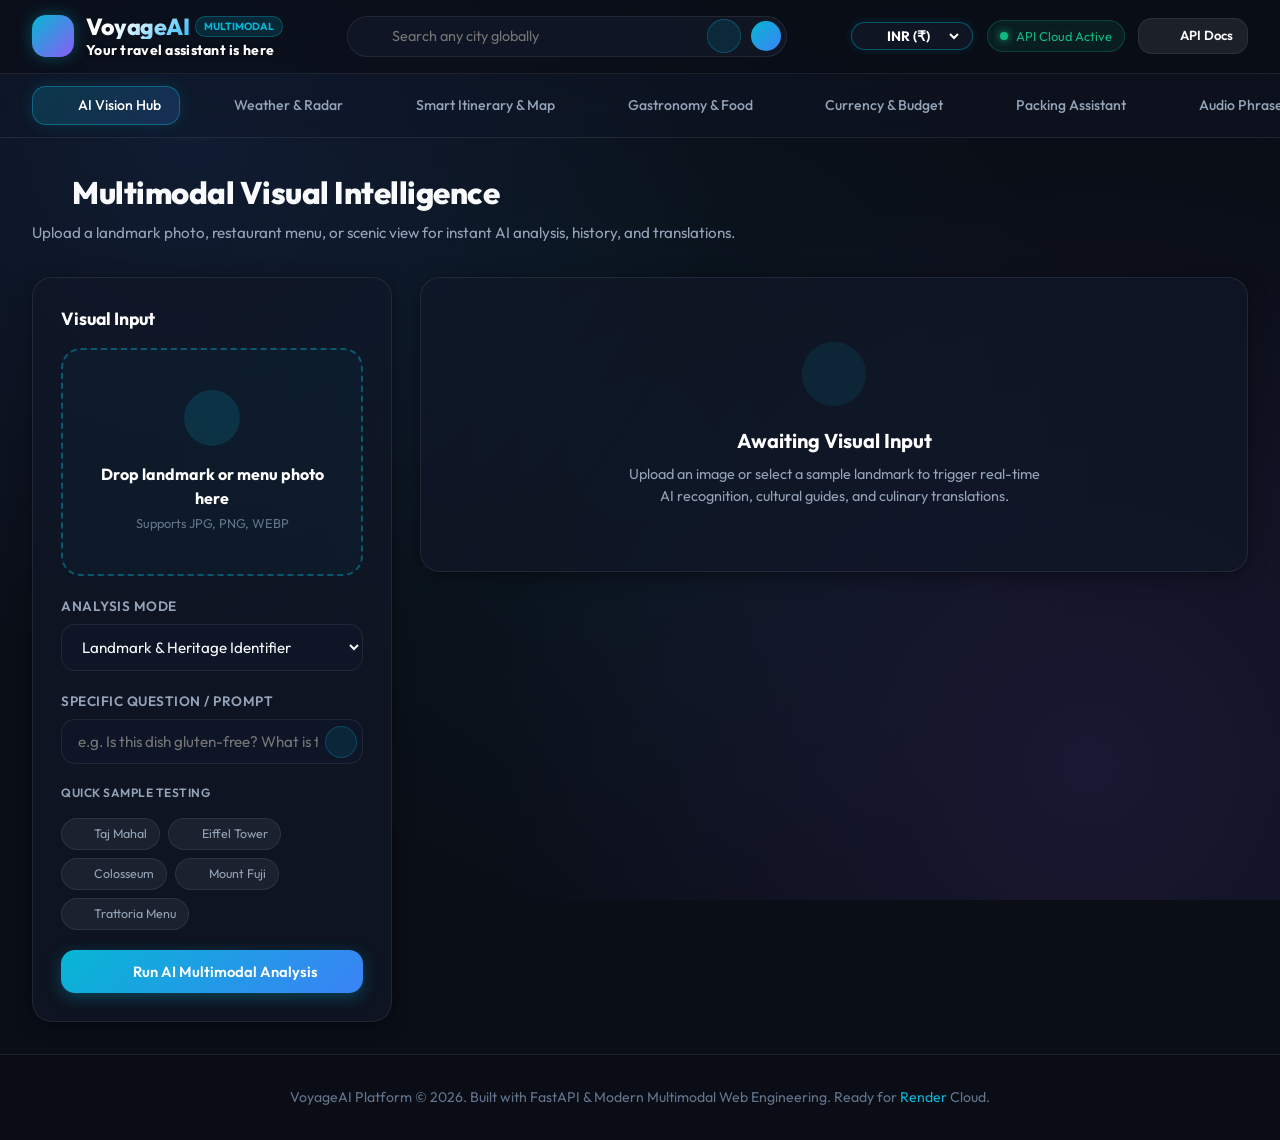
==== commit 1ecc98b2: "Enhance translation pipeline with multi-provider fallback and add prominent tagline below VoyageAI" ====
--- a/static/index.html
+++ b/static/index.html
@@ -34,9 +34,12 @@
         <div class="brand-icon-wrapper">
           <i data-lucide="plane"></i>
         </div>
-        <div>
-          <span class="brand-title">VoyageAI</span>
-          <span class="brand-badge">Multimodal</span>
+        <div class="brand-info">
+          <div class="brand-header-row">
+            <span class="brand-title">VoyageAI</span>
+            <span class="brand-badge">Multimodal</span>
+          </div>
+          <span class="brand-tagline">Your travel assistant is here</span>
         </div>
       </a>
 
@@ -357,7 +360,8 @@
         <div class="section-header">
           <div class="section-header-left">
             <h1><i data-lucide="map"></i> AI Smart Itinerary & Interactive Map</h1>
-            <p>Multi-day custom travel plans dynamically geocoded to your exact location query, optimized with Nearest-Neighbor TSP routing and visited place tracking.</p>
+            <p>Multi-day custom travel plans dynamically geocoded to your exact location query, optimized with
+              Nearest-Neighbor TSP routing and visited place tracking.</p>
           </div>
         </div>
 
@@ -375,16 +379,21 @@
               </div>
             </div>
             <div>
-              <h3 style="font-size: 1.15rem; font-weight: 700; color: #fff; margin-bottom: 0.25rem;">Trip Exploration Progress</h3>
-              <p id="itinerary-circle-subtitle" style="font-size: 0.88rem; color: var(--text-secondary);">0 of 0 visiting spots covered</p>
-              <span id="itinerary-circle-status" class="brand-badge" style="margin-top: 0.4rem; display: inline-block;">Ready for Departure</span>
+              <h3 style="font-size: 1.15rem; font-weight: 700; color: #fff; margin-bottom: 0.25rem;">Trip Exploration
+                Progress</h3>
+              <p id="itinerary-circle-subtitle" style="font-size: 0.88rem; color: var(--text-secondary);">0 of 0
+                visiting spots covered</p>
+              <span id="itinerary-circle-status" class="brand-badge"
+                style="margin-top: 0.4rem; display: inline-block;">Ready for Departure</span>
             </div>
           </div>
           <div style="text-align: right;">
-            <button type="button" id="mark-all-visited-btn" class="btn btn-secondary" style="font-size: 0.78rem; padding: 0.35rem 0.75rem; margin-right: 0.5rem;">
+            <button type="button" id="mark-all-visited-btn" class="btn btn-secondary"
+              style="font-size: 0.78rem; padding: 0.35rem 0.75rem; margin-right: 0.5rem;">
               <i data-lucide="check-check"></i> Mark All Visited
             </button>
-            <button type="button" id="reset-visited-btn" class="btn btn-secondary" style="font-size: 0.78rem; padding: 0.35rem 0.75rem;">
+            <button type="button" id="reset-visited-btn" class="btn btn-secondary"
+              style="font-size: 0.78rem; padding: 0.35rem 0.75rem;">
               <i data-lucide="rotate-ccw"></i> Reset
             </button>
           </div>
@@ -403,7 +412,8 @@
                 <div class="input-with-mic">
                   <input type="text" id="itinerary-dest" class="form-control" value="Delhi, India"
                     placeholder="e.g. Chennai, Paris, Tokyo, Bengaluru, Rome..." />
-                  <button type="button" id="itinerary-mic-btn" class="input-mic-btn" title="Voice Input (Speech to Text)">
+                  <button type="button" id="itinerary-mic-btn" class="input-mic-btn"
+                    title="Voice Input (Speech to Text)">
                     <i data-lucide="mic"></i>
                   </button>
                 </div>
@@ -465,17 +475,20 @@
 
             <!-- Custom Visiting Spot Addition Form -->
             <div class="glass-card custom-spot-box">
-              <h3 style="font-size: 1.05rem; font-weight: 700; color: #fff; margin-bottom: 0.85rem; display: flex; align-items: center; gap: 0.45rem;">
+              <h3
+                style="font-size: 1.05rem; font-weight: 700; color: #fff; margin-bottom: 0.85rem; display: flex; align-items: center; gap: 0.45rem;">
                 <i data-lucide="map-pin-plus" style="color: var(--accent-cyan);"></i> Add Your Own Visiting Spot
               </h3>
               <p style="font-size: 0.8rem; color: var(--text-secondary); margin-bottom: 1rem;">
-                Add any landmark or personal favorite. The AI route optimizer will re-sequence all stops in the shortest, optimal path order.
+                Add any landmark or personal favorite. The AI route optimizer will re-sequence all stops in the
+                shortest, optimal path order.
               </p>
 
               <div class="form-group">
                 <label class="form-label" style="font-size: 0.8rem;">Place / Landmark Name</label>
                 <div class="input-with-mic">
-                  <input type="text" id="custom-spot-name" class="form-control" placeholder="e.g. Qutub Minar or Coffee Roastery..." />
+                  <input type="text" id="custom-spot-name" class="form-control"
+                    placeholder="e.g. Qutub Minar or Coffee Roastery..." />
                   <button type="button" id="custom-spot-mic-btn" class="input-mic-btn" title="Voice Input">
                     <i data-lucide="mic"></i>
                   </button>
@@ -485,7 +498,8 @@
               <div class="grid-2" style="gap: 0.5rem;">
                 <div class="form-group">
                   <label class="form-label" style="font-size: 0.8rem;">Category</label>
-                  <select id="custom-spot-cat" class="form-control" style="padding: 0.45rem 0.75rem; font-size: 0.85rem;">
+                  <select id="custom-spot-cat" class="form-control"
+                    style="padding: 0.45rem 0.75rem; font-size: 0.85rem;">
                     <option value="Heritage" selected>Heritage & Monument</option>
                     <option value="Food">Food & Café</option>
                     <option value="Culture">Culture & Art</option>
@@ -496,7 +510,8 @@
                 </div>
                 <div class="form-group">
                   <label class="form-label" style="font-size: 0.8rem;">Assigned Day</label>
-                  <select id="custom-spot-day" class="form-control" style="padding: 0.45rem 0.75rem; font-size: 0.85rem;">
+                  <select id="custom-spot-day" class="form-control"
+                    style="padding: 0.45rem 0.75rem; font-size: 0.85rem;">
                     <option value="1">Day 1</option>
                     <option value="2">Day 2</option>
                     <option value="3">Day 3</option>
@@ -507,15 +522,18 @@
               <div class="grid-2" style="gap: 0.5rem;">
                 <div class="form-group">
                   <label class="form-label" style="font-size: 0.8rem;">Duration</label>
-                  <input type="text" id="custom-spot-duration" class="form-control" value="1.5 hrs" style="padding: 0.45rem 0.75rem; font-size: 0.85rem;" />
+                  <input type="text" id="custom-spot-duration" class="form-control" value="1.5 hrs"
+                    style="padding: 0.45rem 0.75rem; font-size: 0.85rem;" />
                 </div>
                 <div class="form-group">
                   <label class="form-label" style="font-size: 0.8rem;">Est. Cost (INR)</label>
-                  <input type="number" id="custom-spot-cost" class="form-control" value="0" style="padding: 0.45rem 0.75rem; font-size: 0.85rem;" />
-                </div>
-              </div>
-
-              <button type="button" id="add-custom-spot-btn" class="btn btn-secondary" style="width: 100%; border-color: rgba(6,182,212,0.4); color: var(--accent-cyan);">
+                  <input type="number" id="custom-spot-cost" class="form-control" value="0"
+                    style="padding: 0.45rem 0.75rem; font-size: 0.85rem;" />
+                </div>
+              </div>
+
+              <button type="button" id="add-custom-spot-btn" class="btn btn-secondary"
+                style="width: 100%; border-color: rgba(6,182,212,0.4); color: var(--accent-cyan);">
                 <i data-lucide="plus-circle"></i> Add Spot & Optimize Path
               </button>
             </div>
@@ -527,7 +545,8 @@
               <div class="map-header">
                 <span
                   style="font-weight: 700; font-size: 0.92rem; color: #fff; display: flex; align-items: center; gap: 0.5rem;">
-                  <i data-lucide="navigation" style="color: var(--accent-cyan);"></i> Live Geo-Routing Radar (TSP Optimal Route)
+                  <i data-lucide="navigation" style="color: var(--accent-cyan);"></i> Live Geo-Routing Radar (TSP
+                  Optimal Route)
                 </span>
                 <div style="display: flex; align-items: center; gap: 0.5rem;">
                   <button id="recenter-map-btn" class="btn btn-secondary"
@@ -570,6 +589,9 @@
         <div class="glass-card" style="margin-bottom: 1.5rem; padding: 1rem 1.5rem;">
           <div style="display: flex; align-items: center; gap: 1.5rem; flex-wrap: wrap;">
             <span style="font-size: 0.85rem; font-weight: 600; color: var(--text-secondary);">Dietary Filters:</span>
+            <label class="filter-label">
+              <input type="checkbox" class="diet-filter-cb" value="Non-Vegetarian" /> <i data-lucide="drumstick"></i> Non-Vegetarian
+            </label>
             <label class="filter-label">
               <input type="checkbox" class="diet-filter-cb" value="Vegetarian" /> <i data-lucide="leaf"></i> Vegetarian
             </label>
@@ -712,7 +734,8 @@
         <div class="section-header">
           <div class="section-header-left">
             <h1><i data-lucide="backpack"></i> Smart Packing Assistant</h1>
-            <p>Generate an interactive luggage checklist tailored to your destination climate, season, and activities, with custom item additions.
+            <p>Generate an interactive luggage checklist tailored to your destination climate, season, and activities,
+              with custom item additions.
             </p>
           </div>
         </div>
@@ -754,13 +777,15 @@
 
             <!-- Add Custom Checklist Item Box -->
             <div class="glass-card custom-spot-box">
-              <h3 style="font-size: 1.05rem; font-weight: 700; color: #fff; margin-bottom: 0.85rem; display: flex; align-items: center; gap: 0.45rem;">
+              <h3
+                style="font-size: 1.05rem; font-weight: 700; color: #fff; margin-bottom: 0.85rem; display: flex; align-items: center; gap: 0.45rem;">
                 <i data-lucide="plus-circle" style="color: var(--accent-cyan);"></i> Add Your Custom Luggage Item
               </h3>
               <div class="form-group">
                 <label class="form-label" style="font-size: 0.8rem;">Item Name</label>
                 <div class="input-with-mic">
-                  <input type="text" id="custom-packing-item-name" class="form-control" placeholder="e.g. Scuba Goggles, Noise-Cancelling Headphones..." />
+                  <input type="text" id="custom-packing-item-name" class="form-control"
+                    placeholder="e.g. Scuba Goggles, Noise-Cancelling Headphones..." />
                   <button type="button" id="custom-packing-mic-btn" class="input-mic-btn" title="Voice Input">
                     <i data-lucide="mic"></i>
                   </button>
@@ -777,7 +802,8 @@
                   <option value="Custom">Custom / Gear</option>
                 </select>
               </div>
-              <button type="button" id="add-custom-packing-btn" class="btn btn-secondary" style="width: 100%; border-color: rgba(6,182,212,0.4); color: var(--accent-cyan);">
+              <button type="button" id="add-custom-packing-btn" class="btn btn-secondary"
+                style="width: 100%; border-color: rgba(6,182,212,0.4); color: var(--accent-cyan);">
                 <i data-lucide="plus"></i> Add Item to Checklist
               </button>
             </div>
@@ -800,7 +826,8 @@
         <div class="section-header">
           <div class="section-header-left">
             <h1><i data-lucide="languages"></i> Multilingual Audio Phrasebook & Voice Translator</h1>
-            <p>Speak or type in any language (e.g. Tamil to English, English to Telugu) with speech recognition, neural translation, phonetic guides, and native audio playback.</p>
+            <p>Speak or type in any language (e.g. Tamil to English, English to Telugu) with speech recognition, neural
+              translation, phonetic guides, and native audio playback.</p>
           </div>
           <div style="display: flex; gap: 0.75rem; flex-wrap: wrap; align-items: center;">
             <select id="phrasebook-lang" class="form-control" style="width: 180px;">
@@ -829,7 +856,9 @@
               <option value="Emergency">Emergency</option>
               <option value="Directions">Directions</option>
             </select>
-            <button type="button" id="btn-toggle-translation-studio" class="studio-toggle-btn" title="Open Live Voice & Speech Translation Studio" style="height: 42px; padding: 0 1.25rem; display: inline-flex; align-items: center; justify-content: center; gap: 0.5rem; background: rgba(15, 23, 42, 0.75); background-image: linear-gradient(135deg, rgba(6, 182, 212, 0.15), rgba(99, 102, 241, 0.1)); border: 1px solid rgba(6, 182, 212, 0.35); border-radius: var(--radius-md); color: #fff; font-size: 0.88rem; font-weight: 600; font-family: inherit; cursor: pointer; transition: all 0.2s ease; box-shadow: 0 2px 8px rgba(0, 0, 0, 0.25);">
+            <button type="button" id="btn-toggle-translation-studio" class="studio-toggle-btn"
+              title="Open Live Voice & Speech Translation Studio"
+              style="height: 42px; padding: 0 1.25rem; display: inline-flex; align-items: center; justify-content: center; gap: 0.5rem; background: rgba(15, 23, 42, 0.75); background-image: linear-gradient(135deg, rgba(6, 182, 212, 0.15), rgba(99, 102, 241, 0.1)); border: 1px solid rgba(6, 182, 212, 0.35); border-radius: var(--radius-md); color: #fff; font-size: 0.88rem; font-weight: 600; font-family: inherit; cursor: pointer; transition: all 0.2s ease; box-shadow: 0 2px 8px rgba(0, 0, 0, 0.25);">
               <i data-lucide="mic" style="color: var(--accent-cyan); width: 16px; height: 16px;"></i>
               <span>Live Voice &amp; Speech Studio</span>
             </button>
@@ -838,9 +867,11 @@
 
         <!-- Live Voice & Speech Translation Studio -->
         <div id="live-voice-translation-studio" class="translation-studio-card" style="display: none;">
-          <div style="display: flex; justify-content: space-between; align-items: center; margin-bottom: 1.25rem; flex-wrap: wrap; gap: 0.75rem;">
+          <div
+            style="display: flex; justify-content: space-between; align-items: center; margin-bottom: 1.25rem; flex-wrap: wrap; gap: 0.75rem;">
             <div>
-              <h3 style="font-size: 1.2rem; font-weight: 700; color: #fff; display: flex; align-items: center; gap: 0.5rem;">
+              <h3
+                style="font-size: 1.2rem; font-weight: 700; color: #fff; display: flex; align-items: center; gap: 0.5rem;">
                 <i data-lucide="mic" style="color: var(--accent-cyan);"></i> Live Voice & Speech Translation Studio
               </h3>
               <p style="font-size: 0.85rem; color: var(--text-secondary);">
@@ -848,8 +879,11 @@
               </p>
             </div>
             <div style="display: flex; align-items: center; gap: 0.75rem;">
-              <span class="brand-badge"><i data-lucide="sparkles" style="width:12px; height:12px; margin-right:4px;"></i> AI Speech Matrix</span>
-              <button type="button" id="btn-close-translation-studio" class="studio-close-btn" title="Close Studio & Return to Audio Phrasebook" style="width: 32px; height: 32px; min-width: 32px; min-height: 32px; border-radius: 50%; background: rgba(255, 255, 255, 0.08); border: 1px solid rgba(255, 255, 255, 0.15); color: #94a3b8; display: inline-flex; align-items: center; justify-content: center; cursor: pointer; padding: 0; outline: none; transition: all 0.2s ease;">
+              <span class="brand-badge"><i data-lucide="sparkles"
+                  style="width:12px; height:12px; margin-right:4px;"></i> AI Speech Matrix</span>
+              <button type="button" id="btn-close-translation-studio" class="studio-close-btn"
+                title="Close Studio & Return to Audio Phrasebook"
+                style="width: 32px; height: 32px; min-width: 32px; min-height: 32px; border-radius: 50%; background: rgba(255, 255, 255, 0.08); border: 1px solid rgba(255, 255, 255, 0.15); color: #94a3b8; display: inline-flex; align-items: center; justify-content: center; cursor: pointer; padding: 0; outline: none; transition: all 0.2s ease;">
                 <i data-lucide="x" style="width: 16px; height: 16px;"></i>
               </button>
             </div>
@@ -858,7 +892,8 @@
           <!-- Language Selector Row with Swap Button -->
           <div class="translation-controls-row">
             <div style="flex: 1 1 200px;">
-              <label class="form-label" style="font-size: 0.78rem; margin-bottom: 0.35rem;">From (Spoken / Source Language)</label>
+              <label class="form-label" style="font-size: 0.78rem; margin-bottom: 0.35rem;">From (Spoken / Source
+                Language)</label>
               <select id="translator-source-lang" class="form-control">
                 <option value="auto">Auto-Detect / Speech Input</option>
                 <option value="English" selected>English</option>
@@ -875,12 +910,14 @@
               </select>
             </div>
 
-            <button type="button" id="translator-swap-btn" class="translation-swap-btn" title="Swap Source & Target Languages">
+            <button type="button" id="translator-swap-btn" class="translation-swap-btn"
+              title="Swap Source & Target Languages">
               <i data-lucide="arrow-left-right"></i>
             </button>
 
             <div style="flex: 1 1 200px;">
-              <label class="form-label" style="font-size: 0.78rem; margin-bottom: 0.35rem;">To (Target Translation Language)</label>
+              <label class="form-label" style="font-size: 0.78rem; margin-bottom: 0.35rem;">To (Target Translation
+                Language)</label>
               <select id="translator-target-lang" class="form-control">
                 <option value="Tamil" selected>Tamil (தமிழ்)</option>
                 <option value="Telugu">Telugu (తెలుగు)</option>
@@ -899,21 +936,29 @@
 
           <!-- Input Text Area with Speech Recognition Button -->
           <div class="translation-input-box">
-            <textarea id="translator-input-text" placeholder="Speak or type a sentence here (e.g. 'Where is the central railway station?' or 'வணக்கம் எனக்கு உதவி வேண்டும்')..."></textarea>
-            <button type="button" id="translator-mic-btn" class="translation-voice-btn" title="Speak to Translate (Voice Input)">
+            <textarea id="translator-input-text"
+              placeholder="Speak or type a sentence here (e.g. 'Where is the central railway station?' or 'வணக்கம் எனக்கு உதவி வேண்டும்')..."></textarea>
+            <button type="button" id="translator-mic-btn" class="translation-voice-btn"
+              title="Speak to Translate (Voice Input)">
               <i data-lucide="mic"></i>
             </button>
           </div>
 
           <!-- Action Buttons & Quick Conversion Presets -->
-          <div style="display: flex; justify-content: space-between; align-items: center; flex-wrap: wrap; gap: 0.75rem;">
+          <div
+            style="display: flex; justify-content: space-between; align-items: center; flex-wrap: wrap; gap: 0.75rem;">
             <div style="display: flex; align-items: center; gap: 0.4rem; flex-wrap: wrap;">
               <span style="font-size: 0.75rem; color: var(--text-muted);">Quick Presets:</span>
-              <button type="button" class="translation-quick-chip" data-src="English" data-tgt="Tamil" data-sample="Where is the train station?">English → Tamil</button>
-              <button type="button" class="translation-quick-chip" data-src="Tamil" data-tgt="English" data-sample="சாப்பாடு மிகவும் சுவையாக இருக்கிறது">Tamil → English</button>
-              <button type="button" class="translation-quick-chip" data-src="English" data-tgt="Telugu" data-sample="How much does this cost?">English → Telugu</button>
-              <button type="button" class="translation-quick-chip" data-src="Telugu" data-tgt="English" data-sample="రైల్వే స్టేషన్ ఎక్కడ ఉంది?">Telugu → English</button>
-              <button type="button" class="translation-quick-chip" data-src="English" data-tgt="Hindi" data-sample="Can you help me find a doctor?">English → Hindi</button>
+              <button type="button" class="translation-quick-chip" data-src="English" data-tgt="Tamil"
+                data-sample="Where is the train station?">English → Tamil</button>
+              <button type="button" class="translation-quick-chip" data-src="Tamil" data-tgt="English"
+                data-sample="சாப்பாடு மிகவும் சுவையாக இருக்கிறது">Tamil → English</button>
+              <button type="button" class="translation-quick-chip" data-src="English" data-tgt="Telugu"
+                data-sample="How much does this cost?">English → Telugu</button>
+              <button type="button" class="translation-quick-chip" data-src="Telugu" data-tgt="English"
+                data-sample="రైల్వే స్టేషన్ ఎక్కడ ఉంది?">Telugu → English</button>
+              <button type="button" class="translation-quick-chip" data-src="English" data-tgt="Hindi"
+                data-sample="Can you help me find a doctor?">English → Hindi</button>
             </div>
 
             <button type="button" id="translate-action-btn" class="btn btn-primary" style="padding: 0.55rem 1.25rem;">
@@ -927,7 +972,8 @@
           </div>
         </div>
 
-        <h3 style="font-size: 1.15rem; font-weight: 700; color: #fff; margin-bottom: 1rem; display:flex; align-items:center; gap:0.5rem;">
+        <h3
+          style="font-size: 1.15rem; font-weight: 700; color: #fff; margin-bottom: 1rem; display:flex; align-items:center; gap:0.5rem;">
           <i data-lucide="book-open" style="color: var(--accent-cyan);"></i> Curated Essential Travel Phrases
         </h3>
 
--- a/static/css/styles.css
+++ b/static/css/styles.css
@@ -10,11 +10,11 @@
   --bg-card-hover: rgba(31, 41, 55, 0.85);
   --glass-border: rgba(255, 255, 255, 0.08);
   --glass-border-glow: rgba(56, 189, 248, 0.3);
-  
+
   --text-primary: #f8fafc;
   --text-secondary: #94a3b8;
   --text-muted: #64748b;
-  
+
   --accent-cyan: #06b6d4;
   --accent-cyan-glow: rgba(6, 182, 212, 0.35);
   --accent-blue: #3b82f6;
@@ -22,12 +22,12 @@
   --accent-rose: #f43f5e;
   --accent-amber: #f59e0b;
   --accent-emerald: #10b981;
-  
+
   --radius-sm: 8px;
   --radius-md: 14px;
   --radius-lg: 20px;
   --radius-xl: 28px;
-  
+
   --shadow-subtle: 0 4px 20px -2px rgba(0, 0, 0, 0.5);
   --shadow-glow: 0 0 25px -5px rgba(6, 182, 212, 0.4);
   --transition: all 0.28s cubic-bezier(0.4, 0, 0.2, 1);
@@ -46,7 +46,7 @@
   min-height: 100vh;
   overflow-x: hidden;
   line-height: 1.5;
-  background-image: 
+  background-image:
     radial-gradient(circle at 15% 15%, rgba(59, 130, 246, 0.12) 0%, transparent 40%),
     radial-gradient(circle at 85% 85%, rgba(139, 92, 246, 0.12) 0%, transparent 45%),
     radial-gradient(circle at 50% 50%, rgba(6, 182, 212, 0.06) 0%, transparent 60%);
@@ -58,13 +58,16 @@
   width: 8px;
   height: 8px;
 }
+
 ::-webkit-scrollbar-track {
   background: var(--bg-primary);
 }
+
 ::-webkit-scrollbar-thumb {
   background: #1e293b;
   border-radius: 4px;
 }
+
 ::-webkit-scrollbar-thumb:hover {
   background: #334155;
 }
@@ -117,6 +120,18 @@
   height: 22px;
 }
 
+.brand-info {
+  display: flex;
+  flex-direction: column;
+  justify-content: center;
+}
+
+.brand-header-row {
+  display: flex;
+  align-items: center;
+  gap: 0.35rem;
+}
+
 .brand-title {
   font-size: 1.45rem;
   font-weight: 800;
@@ -124,6 +139,7 @@
   background: linear-gradient(135deg, #ffffff 30%, #38bdf8 100%);
   -webkit-background-clip: text;
   -webkit-text-fill-color: transparent;
+  line-height: 1.1;
 }
 
 .brand-badge {
@@ -135,7 +151,16 @@
   color: var(--accent-cyan);
   border: 1px solid rgba(6, 182, 212, 0.3);
   text-transform: uppercase;
-  margin-left: 4px;
+}
+
+.brand-tagline {
+  font-size: 0.88rem;
+  font-weight: 700;
+  color: #ffffff;
+  letter-spacing: 0.02em;
+  line-height: 1.2;
+  margin-top: 3px;
+  text-shadow: 0 1px 4px rgba(0, 0, 0, 0.4);
 }
 
 .nav-search {
@@ -163,7 +188,8 @@
   box-shadow: 0 0 0 3px rgba(6, 182, 212, 0.25);
 }
 
-.nav-search i.nav-search-icon, .nav-search #global-search-icon {
+.nav-search i.nav-search-icon,
+.nav-search #global-search-icon {
   position: absolute;
   left: 1rem;
   top: 50%;
@@ -226,7 +252,8 @@
   box-shadow: 0 0 14px rgba(6, 182, 212, 0.6);
 }
 
-.nav-search-btn i, .nav-mic-btn i {
+.nav-search-btn i,
+.nav-mic-btn i {
   width: 15px;
   height: 15px;
 }
@@ -293,8 +320,17 @@
 }
 
 @keyframes pulse {
-  0%, 100% { opacity: 1; transform: scale(1); }
-  50% { opacity: 0.5; transform: scale(1.2); }
+
+  0%,
+  100% {
+    opacity: 1;
+    transform: scale(1);
+  }
+
+  50% {
+    opacity: 0.5;
+    transform: scale(1.2);
+  }
 }
 
 /* ==========================================================================
@@ -375,8 +411,15 @@
 }
 
 @keyframes fadeIn {
-  from { opacity: 0; transform: translateY(8px); }
-  to { opacity: 1; transform: translateY(0); }
+  from {
+    opacity: 0;
+    transform: translateY(8px);
+  }
+
+  to {
+    opacity: 1;
+    transform: translateY(0);
+  }
 }
 
 .section-header {
@@ -585,7 +628,8 @@
   position: relative;
 }
 
-.dropzone:hover, .dropzone.dragover {
+.dropzone:hover,
+.dropzone.dragover {
   border-color: var(--accent-cyan);
   background: rgba(6, 182, 212, 0.08);
   box-shadow: 0 0 20px rgba(6, 182, 212, 0.2);
@@ -847,6 +891,15 @@
   background: rgba(16, 185, 129, 0.15);
   color: var(--accent-emerald);
   border: 1px solid rgba(16, 185, 129, 0.3);
+  display: inline-flex;
+  align-items: center;
+  gap: 0.25rem;
+}
+
+.dish-diet-pill.non-veg {
+  background: rgba(244, 63, 94, 0.18);
+  color: #fb7185;
+  border-color: rgba(244, 63, 94, 0.4);
 }
 
 /* ==========================================================================
@@ -1032,8 +1085,15 @@
 }
 
 @keyframes audioPulse {
-  0% { transform: scale(1); box-shadow: 0 0 8px rgba(6, 182, 212, 0.4); }
-  100% { transform: scale(1.15); box-shadow: 0 0 22px rgba(139, 92, 246, 0.85); }
+  0% {
+    transform: scale(1);
+    box-shadow: 0 0 8px rgba(6, 182, 212, 0.4);
+  }
+
+  100% {
+    transform: scale(1.15);
+    box-shadow: 0 0 22px rgba(139, 92, 246, 0.85);
+  }
 }
 
 /* ==========================================================================
@@ -1063,13 +1123,25 @@
 }
 
 @keyframes calFadeIn {
-  from { opacity: 0; }
-  to { opacity: 1; }
+  from {
+    opacity: 0;
+  }
+
+  to {
+    opacity: 1;
+  }
 }
 
 @keyframes calSlideUp {
-  from { opacity: 0; transform: translateY(16px) scale(0.97); }
-  to { opacity: 1; transform: translateY(0) scale(1); }
+  from {
+    opacity: 0;
+    transform: translateY(16px) scale(0.97);
+  }
+
+  to {
+    opacity: 1;
+    transform: translateY(0) scale(1);
+  }
 }
 
 .calendar-grid-header {
@@ -1162,13 +1234,16 @@
 }
 
 @keyframes spin {
-  to { transform: rotate(360deg); }
+  to {
+    transform: rotate(360deg);
+  }
 }
 
 @media (max-width: 1024px) {
   .grid-split {
     grid-template-columns: 1fr;
   }
+
   .grid-4 {
     grid-template-columns: repeat(2, 1fr);
   }
@@ -1180,16 +1255,22 @@
     flex-wrap: wrap;
     gap: 0.75rem;
   }
+
   .nav-search {
     order: 3;
     flex: 1 1 100%;
   }
-  .grid-2, .grid-3, .grid-4 {
+
+  .grid-2,
+  .grid-3,
+  .grid-4 {
     grid-template-columns: 1fr;
   }
+
   .main-wrapper {
     padding: 1rem;
   }
+
   .weather-hero {
     flex-direction: column;
     text-align: center;
@@ -1394,8 +1475,15 @@
 }
 
 @keyframes micPulse {
-  0% { transform: scale(1); box-shadow: 0 0 6px rgba(244, 63, 94, 0.5); }
-  100% { transform: scale(1.18); box-shadow: 0 0 18px rgba(244, 63, 94, 0.9); }
+  0% {
+    transform: scale(1);
+    box-shadow: 0 0 6px rgba(244, 63, 94, 0.5);
+  }
+
+  100% {
+    transform: scale(1.18);
+    box-shadow: 0 0 18px rgba(244, 63, 94, 0.9);
+  }
 }
 
 /* ==========================================================================
@@ -1866,6 +1954,7 @@
     box-shadow: 0 0 0 0 rgba(244, 63, 94, 0.7);
     transform: scale(1);
   }
+
   to {
     box-shadow: 0 0 0 10px rgba(244, 63, 94, 0);
     transform: scale(1.12);
@@ -1908,8 +1997,4 @@
   background: rgba(6, 182, 212, 0.15);
   border-color: var(--accent-cyan);
   color: #fff;
-}
-
-
-
-
+}
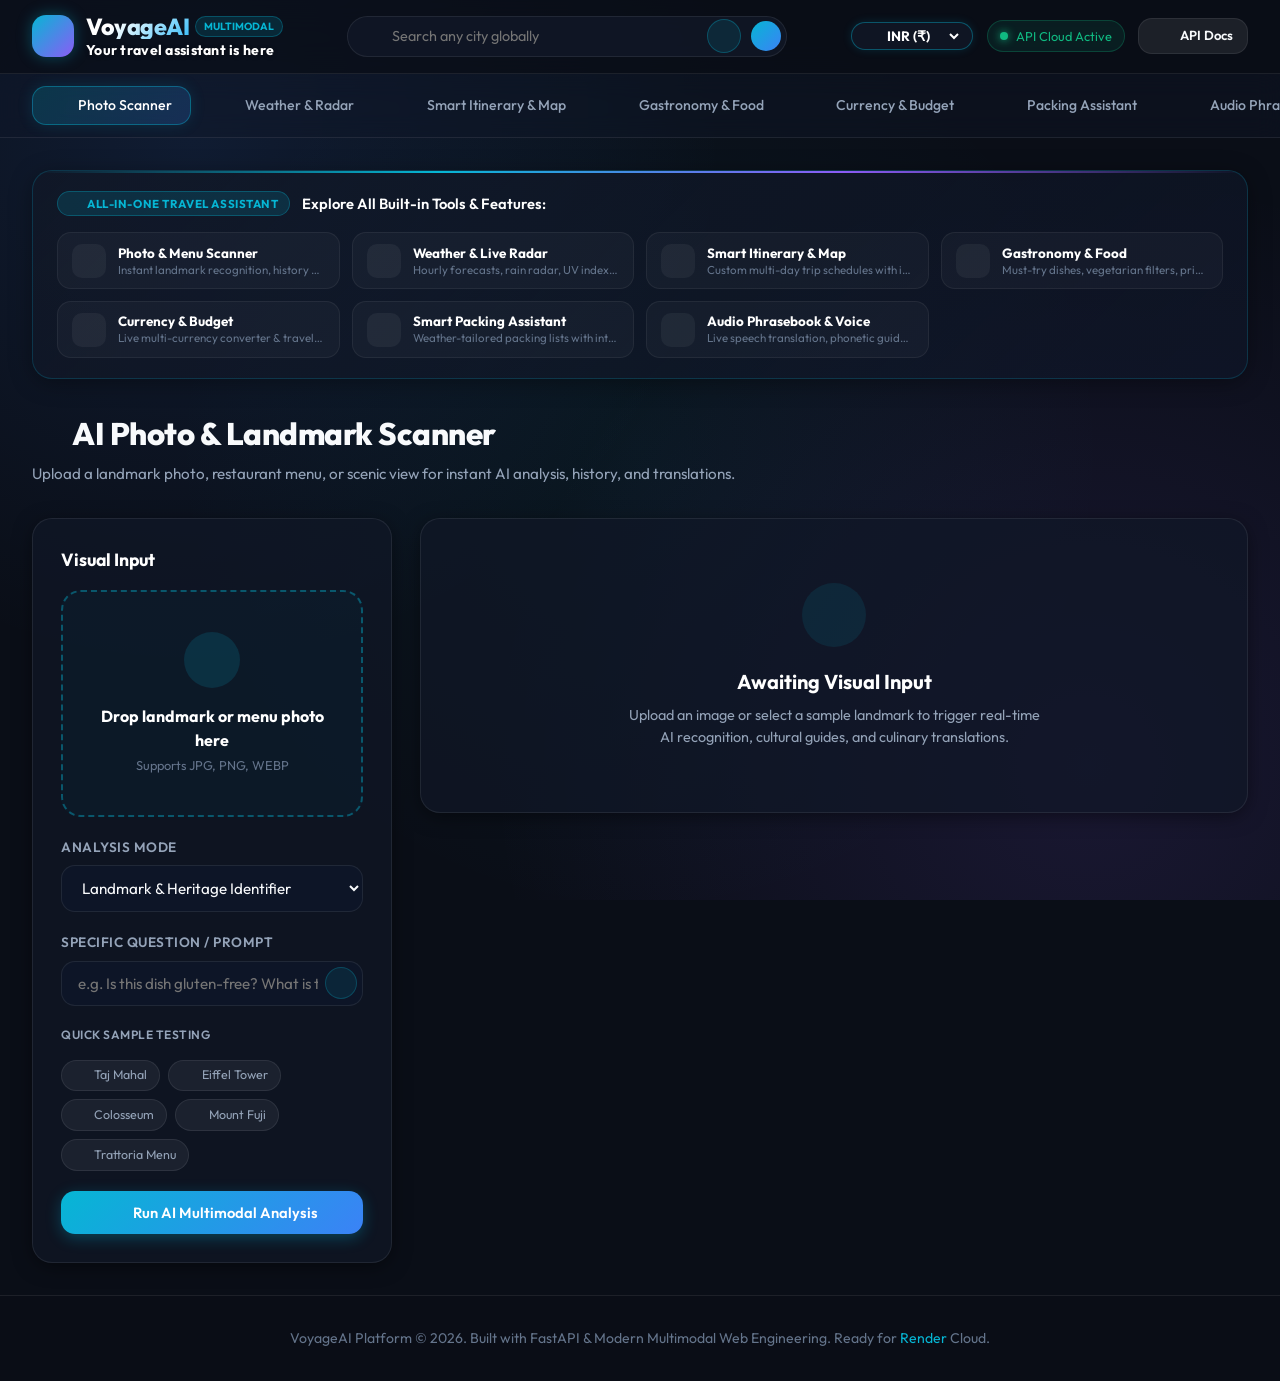
==== commit 9568f7e1: "Add feature suite overview banner above photo scanner and simplify scanner naming" ====
--- a/static/index.html
+++ b/static/index.html
@@ -86,7 +86,7 @@
       <ul class="nav-tabs">
         <li>
           <button class="tab-btn active" data-tab="tab-vision">
-            <i data-lucide="sparkles"></i> AI Vision Hub
+            <i data-lucide="camera"></i> Photo Scanner
           </button>
         </li>
         <li>
@@ -126,14 +126,78 @@
     <main class="main-wrapper">
 
       <!-- ================================================================= -->
-      <!-- TAB 1: MULTIMODAL VISION HUB                                      -->
+      <!-- TAB 1: AI PHOTO SCANNER                                           -->
       <!-- ================================================================= -->
       <section id="tab-vision" class="tab-pane active">
+        <!-- Features Quick Summary Overview Card (Above Photo Scanner) -->
+        <div class="features-summary-card">
+          <div class="features-summary-header">
+            <span class="features-badge"><i data-lucide="sparkles"></i> All-In-One Travel Assistant</span>
+            <span class="features-summary-title">Explore All Built-in Tools & Features:</span>
+          </div>
+          <div class="features-mini-grid">
+            <div class="feature-mini-pill" onclick="switchToTab('tab-vision')" title="Click to view Photo Scanner">
+              <div class="pill-icon" style="color: var(--accent-cyan);"><i data-lucide="camera"></i></div>
+              <div class="pill-body">
+                <strong>Photo & Menu Scanner</strong>
+                <span>Instant landmark recognition, history & menu translator</span>
+              </div>
+            </div>
+
+            <div class="feature-mini-pill" onclick="switchToTab('tab-weather')" title="Click to view Weather & Radar">
+              <div class="pill-icon" style="color: #38bdf8;"><i data-lucide="cloud-sun"></i></div>
+              <div class="pill-body">
+                <strong>Weather & Live Radar</strong>
+                <span>Hourly forecasts, rain radar, UV index & packing advice</span>
+              </div>
+            </div>
+
+            <div class="feature-mini-pill" onclick="switchToTab('tab-itinerary')" title="Click to view Smart Itinerary">
+              <div class="pill-icon" style="color: #a855f7;"><i data-lucide="map"></i></div>
+              <div class="pill-body">
+                <strong>Smart Itinerary & Map</strong>
+                <span>Custom multi-day trip schedules with interactive map pins</span>
+              </div>
+            </div>
+
+            <div class="feature-mini-pill" onclick="switchToTab('tab-food')" title="Click to view Gastronomy & Food">
+              <div class="pill-icon" style="color: #f59e0b;"><i data-lucide="utensils-crossed"></i></div>
+              <div class="pill-body">
+                <strong>Gastronomy & Food</strong>
+                <span>Must-try dishes, vegetarian filters, prices & dietary tips</span>
+              </div>
+            </div>
+
+            <div class="feature-mini-pill" onclick="switchToTab('tab-budget')" title="Click to view Currency & Budget">
+              <div class="pill-icon" style="color: #10b981;"><i data-lucide="coins"></i></div>
+              <div class="pill-body">
+                <strong>Currency & Budget</strong>
+                <span>Live multi-currency converter & travel expense estimator</span>
+              </div>
+            </div>
+
+            <div class="feature-mini-pill" onclick="switchToTab('tab-packing')" title="Click to view Packing Assistant">
+              <div class="pill-icon" style="color: #ec4899;"><i data-lucide="backpack"></i></div>
+              <div class="pill-body">
+                <strong>Smart Packing Assistant</strong>
+                <span>Weather-tailored packing lists with interactive check-offs</span>
+              </div>
+            </div>
+
+            <div class="feature-mini-pill" onclick="switchToTab('tab-phrasebook')" title="Click to view Audio Phrasebook">
+              <div class="pill-icon" style="color: #06b6d4;"><i data-lucide="languages"></i></div>
+              <div class="pill-body">
+                <strong>Audio Phrasebook & Voice</strong>
+                <span>Live speech translation, phonetic guides & native audio</span>
+              </div>
+            </div>
+          </div>
+        </div>
+
         <div class="section-header">
           <div class="section-header-left">
-            <h1><i data-lucide="camera"></i> Multimodal Visual Intelligence</h1>
-            <p>Upload a landmark photo, restaurant menu, or scenic view for instant AI analysis, history, and
-              translations.</p>
+            <h1><i data-lucide="camera"></i> AI Photo & Landmark Scanner</h1>
+            <p>Upload a landmark photo, restaurant menu, or scenic view for instant AI analysis, history, and translations.</p>
           </div>
         </div>
 
--- a/static/css/styles.css
+++ b/static/css/styles.css
@@ -455,6 +455,140 @@
 .currency-highlight {
   color: var(--accent-cyan);
   font-weight: 700;
+}
+
+/* ==========================================================================
+   Features Summary Quick Overview Card
+   ========================================================================== */
+.features-summary-card {
+  background: linear-gradient(135deg, rgba(17, 24, 39, 0.8), rgba(15, 23, 42, 0.6));
+  backdrop-filter: blur(16px);
+  -webkit-backdrop-filter: blur(16px);
+  border: 1px solid rgba(6, 182, 212, 0.2);
+  border-radius: var(--radius-lg);
+  padding: 1.25rem 1.5rem;
+  margin-bottom: 2rem;
+  box-shadow: 0 4px 24px -2px rgba(0, 0, 0, 0.4);
+  position: relative;
+  overflow: hidden;
+}
+
+.features-summary-card::before {
+  content: '';
+  position: absolute;
+  top: 0;
+  left: 0;
+  right: 0;
+  height: 2px;
+  background: linear-gradient(90deg, transparent, var(--accent-cyan), var(--accent-purple), transparent);
+}
+
+.features-summary-header {
+  display: flex;
+  align-items: center;
+  gap: 0.75rem;
+  margin-bottom: 1rem;
+  flex-wrap: wrap;
+}
+
+.features-badge {
+  display: inline-flex;
+  align-items: center;
+  gap: 0.35rem;
+  font-size: 0.72rem;
+  font-weight: 700;
+  text-transform: uppercase;
+  letter-spacing: 0.05em;
+  padding: 0.2rem 0.65rem;
+  border-radius: 20px;
+  background: rgba(6, 182, 212, 0.15);
+  color: var(--accent-cyan);
+  border: 1px solid rgba(6, 182, 212, 0.3);
+}
+
+.features-badge i {
+  width: 13px;
+  height: 13px;
+}
+
+.features-summary-title {
+  font-size: 0.92rem;
+  font-weight: 600;
+  color: #fff;
+}
+
+.features-mini-grid {
+  display: grid;
+  grid-template-columns: repeat(auto-fit, minmax(240px, 1fr));
+  gap: 0.75rem;
+}
+
+.feature-mini-pill {
+  display: flex;
+  align-items: center;
+  gap: 0.75rem;
+  background: rgba(255, 255, 255, 0.03);
+  border: 1px solid rgba(255, 255, 255, 0.06);
+  border-radius: var(--radius-md);
+  padding: 0.65rem 0.9rem;
+  cursor: pointer;
+  transition: var(--transition);
+}
+
+.feature-mini-pill:hover {
+  background: rgba(6, 182, 212, 0.1);
+  border-color: rgba(6, 182, 212, 0.35);
+  transform: translateY(-2px);
+  box-shadow: 0 4px 14px rgba(6, 182, 212, 0.15);
+}
+
+.pill-icon {
+  width: 34px;
+  height: 34px;
+  min-width: 34px;
+  border-radius: 10px;
+  background: rgba(255, 255, 255, 0.05);
+  display: flex;
+  align-items: center;
+  justify-content: center;
+  transition: var(--transition);
+}
+
+.feature-mini-pill:hover .pill-icon {
+  background: rgba(6, 182, 212, 0.2);
+  transform: scale(1.08);
+}
+
+.pill-icon i {
+  width: 18px;
+  height: 18px;
+}
+
+.pill-body {
+  display: flex;
+  flex-direction: column;
+  min-width: 0;
+}
+
+.pill-body strong {
+  font-size: 0.84rem;
+  font-weight: 700;
+  color: #fff;
+  line-height: 1.2;
+  margin-bottom: 2px;
+}
+
+.pill-body span {
+  font-size: 0.72rem;
+  color: var(--text-muted);
+  line-height: 1.25;
+  white-space: nowrap;
+  overflow: hidden;
+  text-overflow: ellipsis;
+}
+
+.feature-mini-pill:hover .pill-body span {
+  color: var(--text-secondary);
 }
 
 /* Cards */
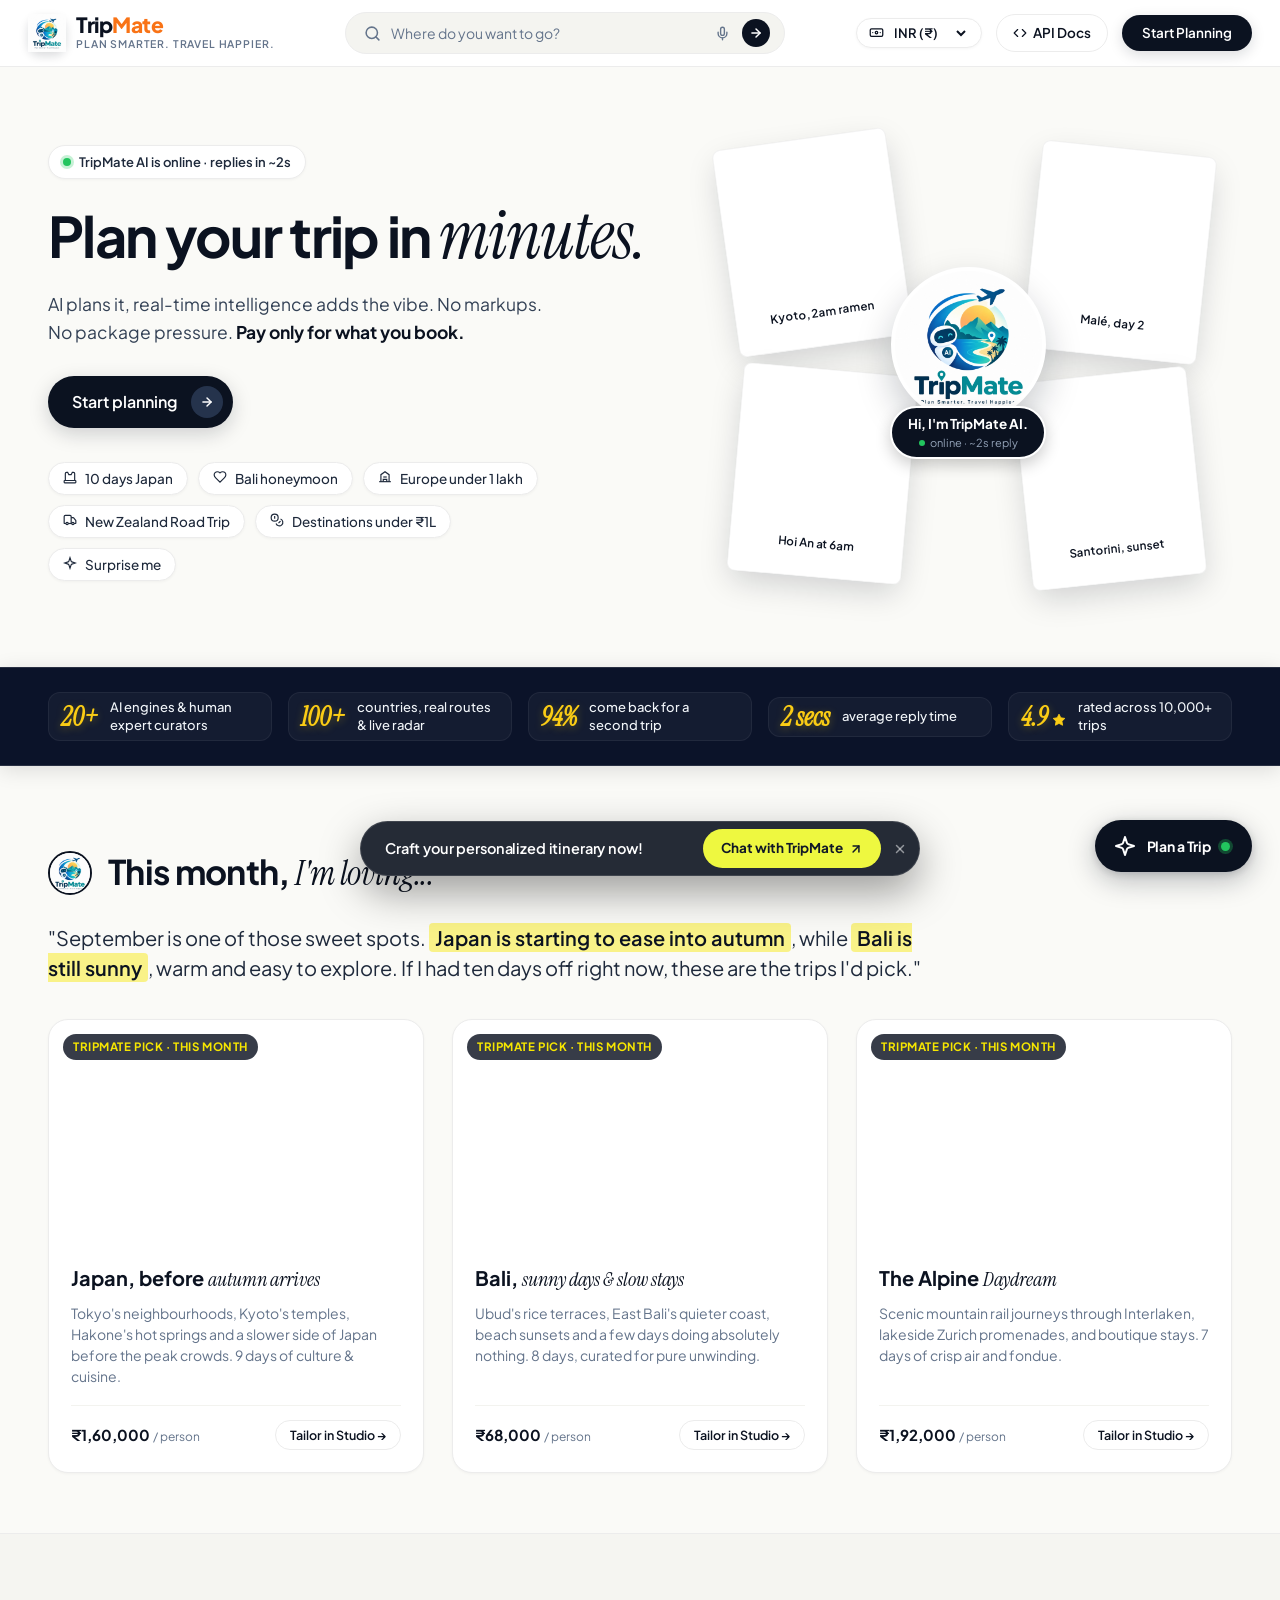
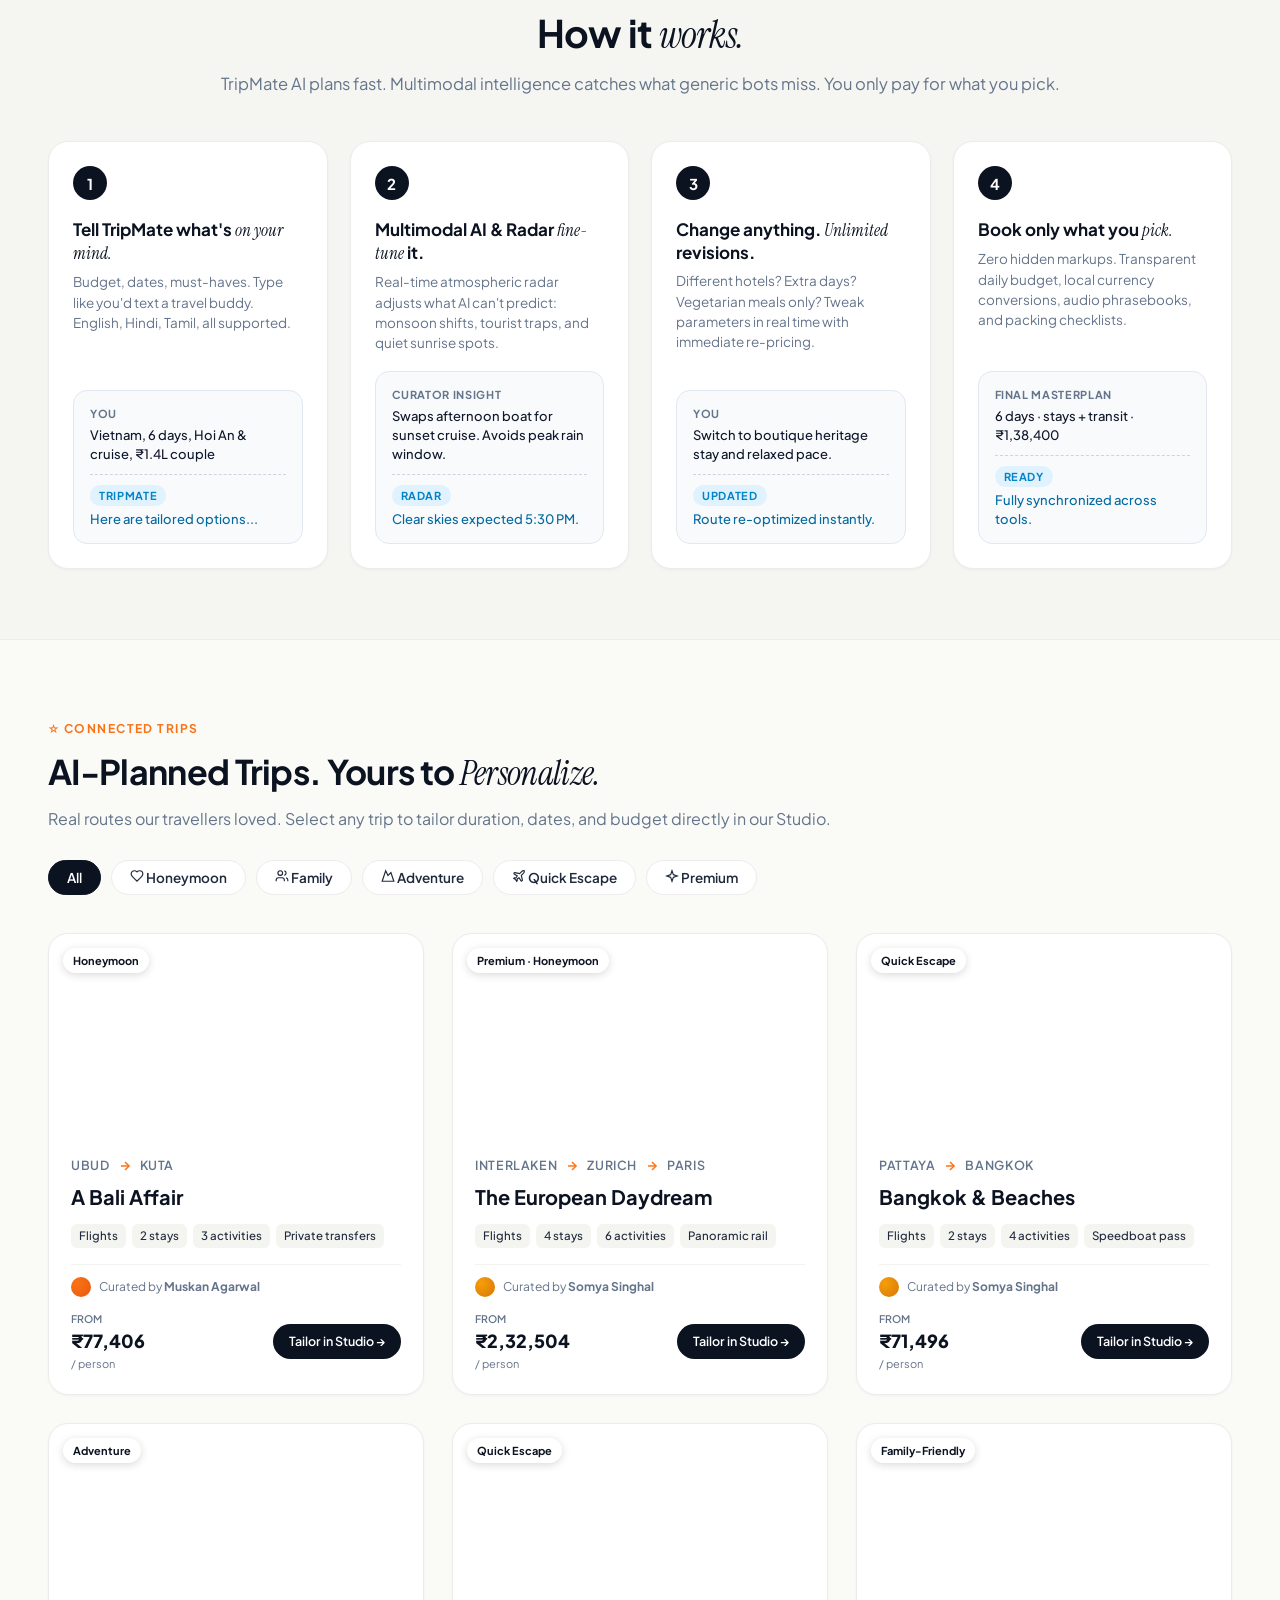
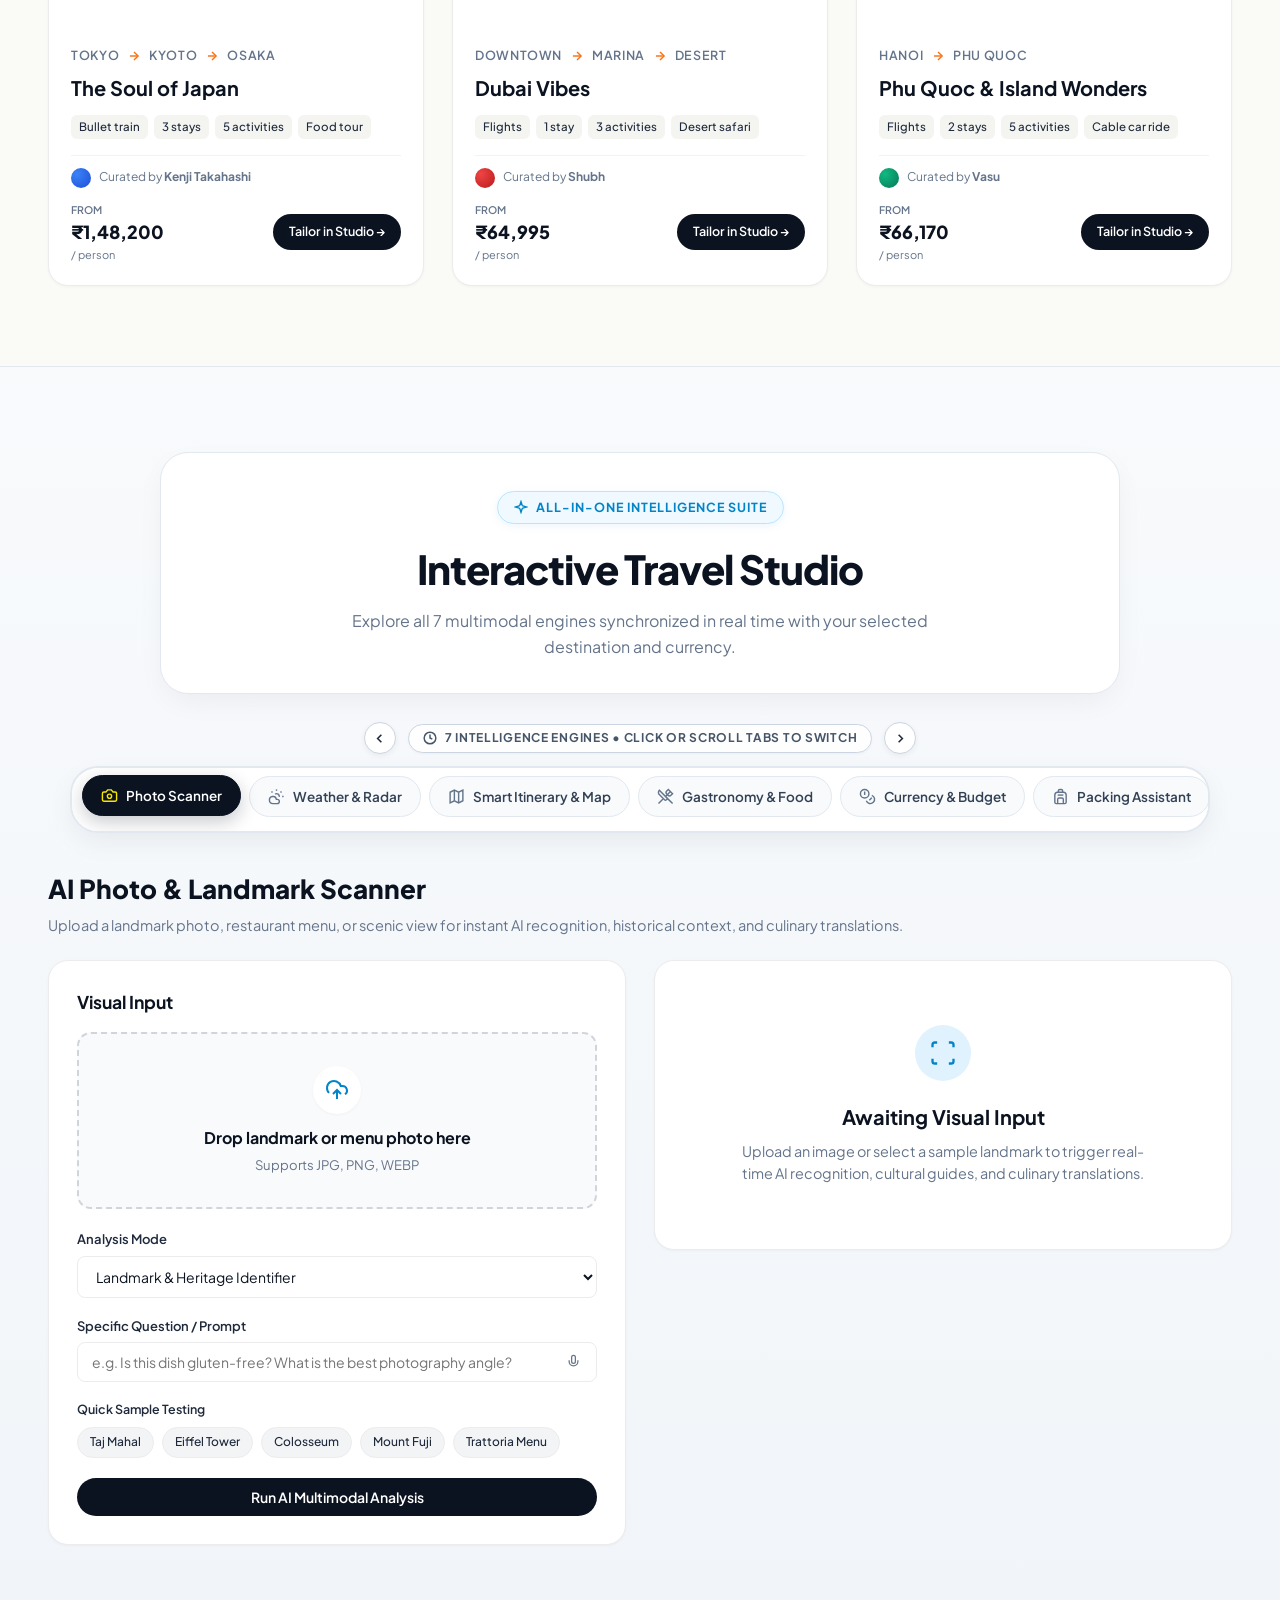
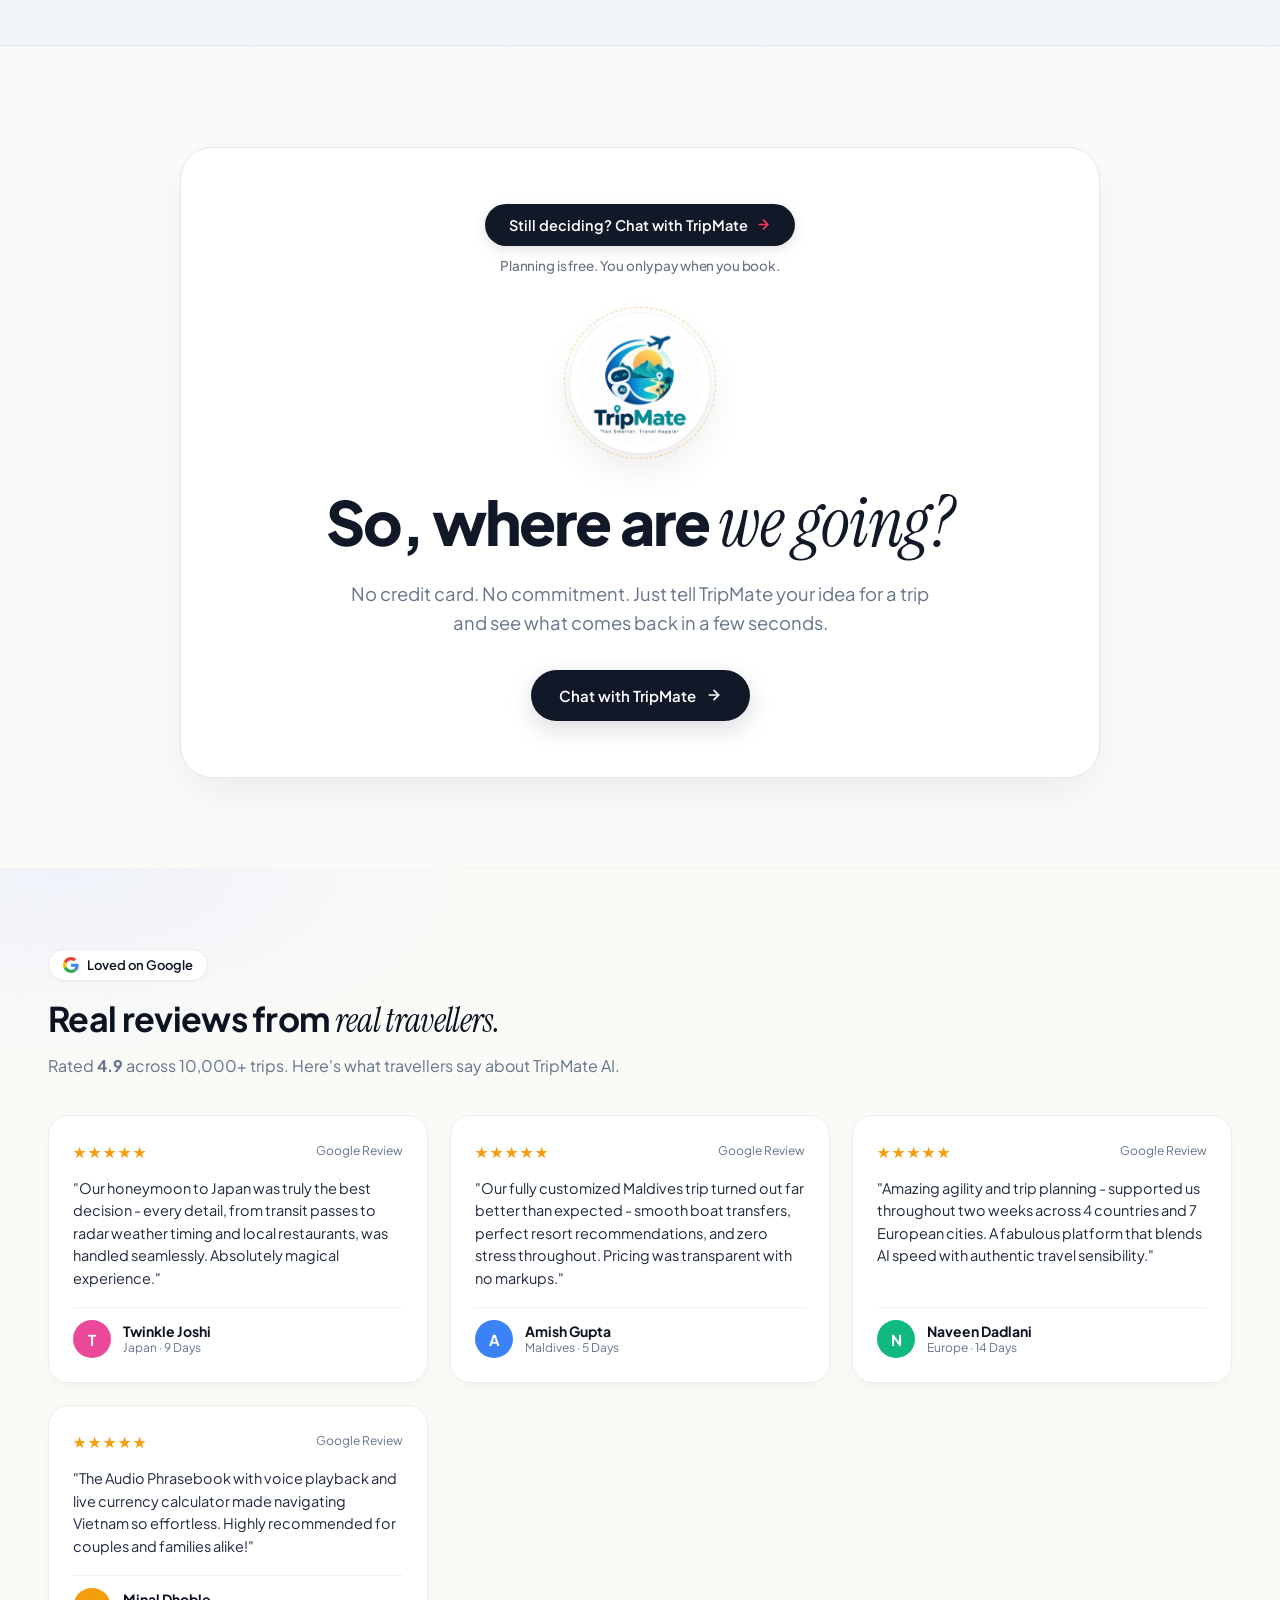
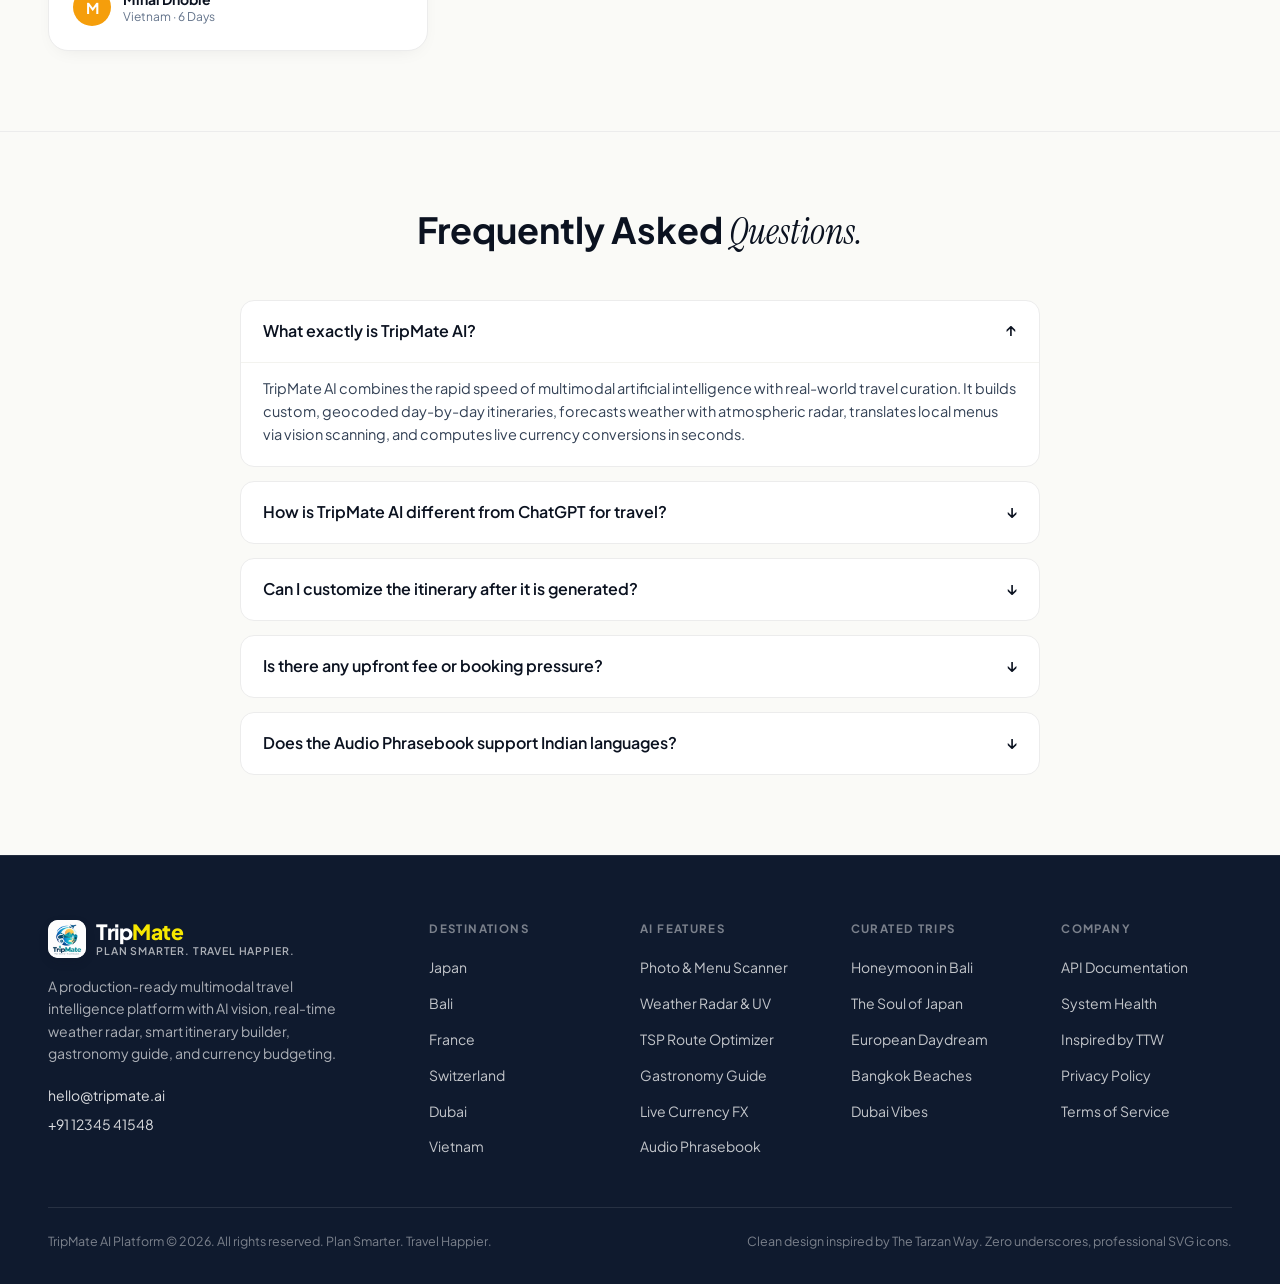
==== commit b9013003: "feat: complete TripMate AI platform with interactive map routing, multimodal chat bot, and Render ho" ====
--- a/static/index.html
+++ b/static/index.html
@@ -4,14 +4,16 @@
 <head>
   <meta charset="UTF-8" />
   <meta name="viewport" content="width=device-width, initial-scale=1.0" />
-  <title>VoyageAI - Multimodal AI Travel Intelligence Platform</title>
+  <title>TripMate AI - Plan Smarter. Travel Happier.</title>
   <meta name="description"
-    content="Production-ready multimodal travel intelligence platform with AI vision, real-time weather radar, smart itinerary builder, gastronomy guide, and currency budgeting." />
-
-  <!-- Fonts -->
+    content="Plan your dream trip in minutes with TripMate AI. Powered by multimodal AI travel intelligence, real-time weather radar, interactive day-by-day itineraries, gastronomy guides, and currency budgeting." />
+  <link rel="icon" type="image/jpeg" href="/static/assets/tripmate-logo.jpg" />
+
+  <!-- Fonts: Plus Jakarta Sans & Instrument Serif (Editorial Luxury) -->
   <link rel="preconnect" href="https://fonts.googleapis.com" />
   <link rel="preconnect" href="https://fonts.gstatic.com" crossorigin />
-  <link href="https://fonts.googleapis.com/css2?family=Outfit:wght@300;400;500;600;700;800&display=swap"
+  <link
+    href="https://fonts.googleapis.com/css2?family=Instrument+Serif:ital@0;1&family=Plus+Jakarta+Sans:wght@300;400;500;600;700;800&family=Inter:wght@300;400;500;600;700&display=swap"
     rel="stylesheet" />
 
   <!-- Lucide Icons -->
@@ -22,43 +24,67 @@
   <script src="https://unpkg.com/leaflet@1.9.4/dist/leaflet.js"></script>
 
   <!-- Application Stylesheet -->
-  <link rel="stylesheet" href="/static/css/styles.css" />
+  <link rel="stylesheet" href="/static/css/styles.css?v=2.0.0" />
 </head>
 
 <body>
-  <div class="app-container">
-
-    <!-- Top Navigation Bar -->
-    <header class="navbar">
-      <a href="/" class="nav-brand">
-        <div class="brand-icon-wrapper">
-          <i data-lucide="plane"></i>
-        </div>
-        <div class="brand-info">
-          <div class="brand-header-row">
-            <span class="brand-title">VoyageAI</span>
-            <span class="brand-badge">Multimodal</span>
-          </div>
-          <span class="brand-tagline">Your travel assistant is here</span>
+  <!-- ==========================================================================
+       Sticky Navigation Bar
+       ========================================================================== -->
+  <header class="ttw-navbar">
+    <div class="ttw-nav-inner">
+      <!-- Brand Lockup -->
+      <a href="/" class="ttw-brand" aria-label="TripMate Homepage">
+        <div class="ttw-brand-mark ttw-brand-mark-logo">
+          <img src="/static/assets/tripmate-logo.jpg" alt="TripMate AI" width="38" height="38" />
+        </div>
+        <div class="ttw-brand-text">
+          <span class="ttw-brand-name">Trip<span>Mate</span></span>
+          <span class="ttw-brand-tagline">Plan Smarter. Travel Happier.</span>
         </div>
       </a>
 
-      <div class="nav-search">
-        <i data-lucide="search" id="global-search-icon" style="color: var(--text-muted); cursor: pointer;"></i>
-        <input type="text" id="global-city-search" placeholder="Search any city globally" />
-        <button type="button" id="global-mic-btn" class="nav-mic-btn" title="Speak to Search (Voice Input)">
-          <i data-lucide="mic"></i>
-        </button>
-        <button id="global-search-btn" class="nav-search-btn" title="Search Destination">
-          <i data-lucide="arrow-right"></i>
-        </button>
-      </div>
-
-      <div class="nav-actions">
-        <!-- Global Currency Switcher (Default: INR) -->
-        <div class="currency-picker-wrapper">
-          <i data-lucide="banknote" class="currency-picker-icon"></i>
-          <select id="global-currency-select" class="currency-select-input" title="Change Base Currency">
+      <!-- Center Search Pill (Where do you want to go?) -->
+      <div class="ttw-nav-search">
+        <span class="ttw-nav-search-icon">
+          <svg width="17" height="17" viewBox="0 0 24 24" fill="none" stroke="currentColor" stroke-width="2.2"
+            stroke-linecap="round" stroke-linejoin="round">
+            <circle cx="11" cy="11" r="8"></circle>
+            <line x1="21" y1="21" x2="16.65" y2="16.65"></line>
+          </svg>
+        </span>
+        <input type="text" id="global-city-search" placeholder="Where do you want to go?" autocomplete="off" />
+        <div class="ttw-search-actions">
+          <button type="button" id="global-mic-btn" class="ttw-icon-btn" title="Voice Search (Speech to Text)">
+            <svg width="15" height="15" viewBox="0 0 24 24" fill="none" stroke="currentColor" stroke-width="2.2"
+              stroke-linecap="round" stroke-linejoin="round">
+              <path d="M12 2a3 3 0 0 0-3 3v7a3 3 0 0 0 6 0V5a3 3 0 0 0-3-3Z"></path>
+              <path d="M19 10v2a7 7 0 0 1-14 0v-2"></path>
+              <line x1="12" y1="19" x2="12" y2="22"></line>
+            </svg>
+          </button>
+          <button type="button" id="global-search-btn" class="ttw-icon-btn ttw-search-go-btn"
+            title="Search Destination">
+            <svg width="14" height="14" viewBox="0 0 24 24" fill="none" stroke="currentColor" stroke-width="2.5"
+              stroke-linecap="round" stroke-linejoin="round">
+              <line x1="5" y1="12" x2="19" y2="12"></line>
+              <polyline points="12 5 19 12 12 19"></polyline>
+            </svg>
+          </button>
+        </div>
+      </div>
+
+      <!-- Nav Actions -->
+      <div class="ttw-nav-actions">
+        <!-- Global Currency Switcher -->
+        <div class="ttw-currency-pill" title="Base Currency">
+          <svg width="15" height="15" viewBox="0 0 24 24" fill="none" stroke="currentColor" stroke-width="2"
+            stroke-linecap="round" stroke-linejoin="round">
+            <rect x="2" y="6" width="20" height="12" rx="2"></rect>
+            <circle cx="12" cy="12" r="2"></circle>
+            <path d="M6 12h.01M18 12h.01"></path>
+          </svg>
+          <select id="global-currency-select" class="ttw-currency-select">
             <option value="INR" selected>INR (₹)</option>
             <option value="USD">USD ($)</option>
             <option value="EUR">EUR (€)</option>
@@ -71,148 +97,804 @@
           </select>
         </div>
 
-        <div class="status-badge">
-          <span class="status-dot"></span>
-          <span>API Cloud Active</span>
-        </div>
-        <a href="/docs" target="_blank" class="btn btn-secondary" style="padding: 0.45rem 0.9rem; font-size: 0.82rem;">
-          <i data-lucide="code-2"></i> API Docs
+        <a href="/docs" target="_blank" class="ttw-btn-outline" title="Open API Documentation">
+          <svg width="14" height="14" viewBox="0 0 24 24" fill="none" stroke="currentColor" stroke-width="2"
+            stroke-linecap="round" stroke-linejoin="round">
+            <polyline points="16 18 22 12 16 6"></polyline>
+            <polyline points="8 6 2 12 8 18"></polyline>
+          </svg>
+          <span>API Docs</span>
         </a>
-      </div>
-    </header>
-
-    <!-- Main Navigation Tabs -->
-    <nav class="tabs-container">
-      <ul class="nav-tabs">
-        <li>
-          <button class="tab-btn active" data-tab="tab-vision">
-            <i data-lucide="camera"></i> Photo Scanner
-          </button>
+
+        <a href="#ai-studio" class="ttw-btn-primary">
+          <span>Start Planning</span>
+        </a>
+      </div>
+    </div>
+  </header>
+
+  <!-- ==========================================================================
+       Hero Section (Signature The Tarzan Way Layout & Polaroid Collage)
+       ========================================================================== -->
+  <section class="ttw-hero">
+    <div class="ttw-container">
+      <div class="ttw-hero-grid">
+        <!-- Left Hero Content -->
+        <div class="ttw-hero-content">
+          <div class="ttw-kicker">
+            <span class="ttw-kicker-dot"></span>
+            <span>TripMate AI is online &middot; replies in ~2s</span>
+          </div>
+
+          <h1 class="ttw-hero-title">
+            Plan your trip in <span class="ttw-serif">minutes.</span>
+          </h1>
+
+          <p class="ttw-hero-lede">
+            AI plans it, real-time intelligence adds the vibe. No markups. No package pressure.
+            <b>Pay only for what you book.</b>
+          </p>
+
+          <a href="#ai-studio" class="ttw-hero-cta" onclick="switchToTab('tab-itinerary')">
+            <span>Start planning</span>
+            <div class="ttw-hero-cta-arrow">
+              <svg width="14" height="14" viewBox="0 0 24 24" fill="none" stroke="currentColor" stroke-width="2.5"
+                stroke-linecap="round" stroke-linejoin="round">
+                <line x1="5" y1="12" x2="19" y2="12"></line>
+                <polyline points="12 5 19 12 12 19"></polyline>
+              </svg>
+            </div>
+          </a>
+
+          <!-- Prompt Chips with Emojis -->
+          <div class="ttw-hero-prompts">
+            <button type="button" class="ttw-prompt-pill" onclick="quickPlanTrip('Tokyo, Japan', '10')">
+              <span class="ttw-pill-icon"><svg width="14" height="14" viewBox="0 0 24 24" fill="none"
+                  stroke="currentColor" stroke-width="2">
+                  <path d="M4 18V6a2 2 0 0 1 2-2h2l2 4h4l2-4h2a2 2 0 0 1 2 2v12" />
+                  <rect x="2" y="18" width="20" height="4" rx="1" />
+                </svg></span><span>10 days Japan</span>
+            </button>
+            <button type="button" class="ttw-prompt-pill" onclick="quickPlanTrip('Bali, Indonesia', '7')">
+              <span class="ttw-pill-icon"><svg width="14" height="14" viewBox="0 0 24 24" fill="none"
+                  stroke="currentColor" stroke-width="2">
+                  <path
+                    d="M19 14c1.49-1.46 3-3.21 3-5.5A5.5 5.5 0 0 0 16.5 3c-1.76 0-3 .5-4.5 2-1.5-1.5-2.74-2-4.5-2A5.5 5.5 0 0 0 2 8.5c0 2.3 1.5 4.05 3 5.5l7 7Z" />
+                </svg></span><span>Bali honeymoon</span>
+            </button>
+            <button type="button" class="ttw-prompt-pill" onclick="quickPlanTrip('Paris, France', '5')">
+              <span class="ttw-pill-icon"><svg width="14" height="14" viewBox="0 0 24 24" fill="none"
+                  stroke="currentColor" stroke-width="2">
+                  <path d="M2 20h20" />
+                  <path d="M5 20V8l7-5 7 5v12" />
+                  <path d="M9 20v-4h6v4" />
+                  <path d="M9 12h6" />
+                </svg></span><span>Europe under 1 lakh</span>
+            </button>
+            <button type="button" class="ttw-prompt-pill" onclick="quickPlanTrip('Auckland, New Zealand', '8')">
+              <span class="ttw-pill-icon"><svg width="14" height="14" viewBox="0 0 24 24" fill="none"
+                  stroke="currentColor" stroke-width="2">
+                  <path d="M14 18V6a2 2 0 0 0-2-2H4a2 2 0 0 0-2 2v11a1 1 0 0 0 1 1h2" />
+                  <path d="M15 18H9" />
+                  <path d="M19 18h2a1 1 0 0 0 1-1v-3.65a1 1 0 0 0-.22-.624l-3.48-4.35A1 1 0 0 0 17.52 8H14" />
+                  <circle cx="17" cy="18" r="2" />
+                  <circle cx="7" cy="18" r="2" />
+                </svg></span><span>New Zealand Road Trip</span>
+            </button>
+            <button type="button" class="ttw-prompt-pill" onclick="quickPlanTrip('Goa, India', '4')">
+              <span class="ttw-pill-icon"><svg width="14" height="14" viewBox="0 0 24 24" fill="none"
+                  stroke="currentColor" stroke-width="2">
+                  <circle cx="8" cy="8" r="6" />
+                  <path d="M18.09 10.37A6 6 0 1 1 10.34 18" />
+                  <path d="M7 6h1v4" />
+                  <path d="m16.71 13.88.7.71-2.82 2.82" />
+                </svg></span><span>Destinations under ₹1L</span>
+            </button>
+            <button type="button" class="ttw-prompt-pill" onclick="quickPlanTrip('Rome, Italy', '5')">
+              <span class="ttw-pill-icon"><svg width="14" height="14" viewBox="0 0 24 24" fill="none"
+                  stroke="currentColor" stroke-width="2">
+                  <path
+                    d="m12 3-1.9 5.8a2 2 0 0 1-1.3 1.3L3 12l5.8 1.9a2 2 0 0 1 1.3 1.3L12 21l1.9-5.8a2 2 0 0 1 1.3-1.3L21 12l-5.8-1.9a2 2 0 0 1-1.3-1.3L12 3z" />
+                </svg></span><span>Surprise me</span>
+            </button>
+          </div>
+        </div>
+
+        <!-- Right Hero Polaroid Collage & Floating Avatar -->
+        <div class="ttw-polaroid-wrap">
+          <!-- Polaroid 1: Kyoto Ramen -->
+          <div class="ttw-polaroid ttw-p1" onclick="quickPlanTrip('Kyoto, Japan', '6')">
+            <div class="ttw-polaroid-img"
+              style="background-image: url('https://images.unsplash.com/photo-1493976040374-85c8e12f0c0e?w=400&q=80&auto=format');">
+            </div>
+            <div class="ttw-polaroid-caption">Kyoto, 2am ramen</div>
+          </div>
+
+          <!-- Polaroid 2: Malé -->
+          <div class="ttw-polaroid ttw-p2" onclick="quickPlanTrip('Male, Maldives', '5')">
+            <div class="ttw-polaroid-img"
+              style="background-image: url('https://images.unsplash.com/photo-1586500036706-41963de24d8b?w=400&q=80&auto=format');">
+            </div>
+            <div class="ttw-polaroid-caption">Malé, day 2</div>
+          </div>
+
+          <!-- Polaroid 3: Hoi An -->
+          <div class="ttw-polaroid ttw-p3" onclick="quickPlanTrip('Hoi An, Vietnam', '5')">
+            <div class="ttw-polaroid-img"
+              style="background-image: url('https://images.unsplash.com/photo-1528127269322-539801943592?w=400&q=80&auto=format');">
+            </div>
+            <div class="ttw-polaroid-caption">Hoi An at 6am</div>
+          </div>
+
+          <!-- Polaroid 4: Santorini -->
+          <div class="ttw-polaroid ttw-p4" onclick="quickPlanTrip('Santorini, Greece', '6')">
+            <div class="ttw-polaroid-img"
+              style="background-image: url('https://images.unsplash.com/photo-1533105079780-92b9be482077?w=400&q=80&auto=format');">
+            </div>
+            <div class="ttw-polaroid-caption">Santorini, sunset</div>
+          </div>
+
+          <!-- Central Avatar Ring -->
+          <div class="ttw-hero-avatar-stack">
+            <div class="ttw-avatar-ring">
+              <img src="/static/assets/tripmate-logo.jpg" alt="TripMate AI Avatar" width="100" height="100"
+                style="border-radius: 50%;" />
+            </div>
+            <div class="ttw-avatar-badge">
+              <div class="ttw-avatar-hi">Hi, I'm TripMate AI.</div>
+              <div class="ttw-avatar-sub">
+                <span class="ttw-avatar-dot"></span> online &middot; ~2s reply
+              </div>
+            </div>
+          </div>
+        </div>
+      </div>
+    </div>
+  </section>
+
+  <!-- ==========================================================================
+       Dark Navy Trust & Metric Rail (The Tarzan Way Signature)
+       ========================================================================== -->
+  <div class="ttw-rail">
+    <div class="ttw-container">
+      <ul class="ttw-rail-list">
+        <li class="ttw-rail-item">
+          <b class="ttw-rail-num">20+</b>
+          <span>AI engines &amp; human expert curators</span>
         </li>
-        <li>
-          <button class="tab-btn" data-tab="tab-weather">
-            <i data-lucide="cloud-sun"></i> Weather & Radar
-          </button>
+        <li class="ttw-rail-item">
+          <b class="ttw-rail-num">100+</b>
+          <span>countries, real routes &amp; live radar</span>
         </li>
-        <li>
-          <button class="tab-btn" data-tab="tab-itinerary">
-            <i data-lucide="map"></i> Smart Itinerary & Map
-          </button>
+        <li class="ttw-rail-item">
+          <b class="ttw-rail-num">94%</b>
+          <span>come back for a second trip</span>
         </li>
-        <li>
-          <button class="tab-btn" data-tab="tab-food">
-            <i data-lucide="utensils-crossed"></i> Gastronomy & Food
-          </button>
+        <li class="ttw-rail-item">
+          <b class="ttw-rail-num">2 secs</b>
+          <span>average reply time</span>
         </li>
-        <li>
-          <button class="tab-btn" data-tab="tab-budget">
-            <i data-lucide="coins"></i> Currency & Budget
-          </button>
-        </li>
-        <li>
-          <button class="tab-btn" data-tab="tab-packing">
-            <i data-lucide="backpack"></i> Packing Assistant
-          </button>
-        </li>
-        <li>
-          <button class="tab-btn" data-tab="tab-phrasebook">
-            <i data-lucide="languages"></i> Audio Phrasebook
-          </button>
+        <li class="ttw-rail-item">
+          <b class="ttw-rail-num">4.9 <svg width="14" height="14" viewBox="0 0 24 24" fill="#facc15" stroke="#facc15"
+              stroke-width="1.5" style="display:inline-block; vertical-align: -1px;">
+              <polygon
+                points="12 2 15.09 8.26 22 9.27 17 14.14 18.18 21.02 12 17.77 5.82 21.02 7 14.14 2 9.27 8.91 8.26 12 2" />
+            </svg></b>
+          <span>rated across 10,000+ trips</span>
         </li>
       </ul>
-    </nav>
-
-    <!-- Main Dynamic Content Container -->
-    <main class="main-wrapper">
+    </div>
+  </div>
+
+  <!-- ==========================================================================
+       "This Month, I'm Loving..." Curated Showcase
+       ========================================================================== -->
+  <section class="ttw-loving-section">
+    <div class="ttw-container">
+      <div class="ttw-loving-header">
+        <div class="ttw-mini-avatar">
+          <img src="/static/assets/tripmate-logo.jpg" alt="TripMate AI Avatar" />
+        </div>
+        <h2 class="ttw-section-title">This month, <span class="ttw-serif">I'm loving...</span></h2>
+      </div>
+
+      <blockquote class="ttw-loving-quote">
+        "September is one of those sweet spots. <span class="ttw-highlight-badge">Japan is starting to ease into
+          autumn</span>, while <span class="ttw-highlight-badge">Bali is still sunny</span>, warm and easy to explore.
+        If I had ten days off right now, these are the trips I'd pick."
+      </blockquote>
+
+      <div class="ttw-loving-grid">
+        <!-- Pick 1: Japan -->
+        <div class="ttw-pick-card" onclick="quickPlanTrip('Tokyo, Japan', '9')">
+          <div class="ttw-pick-img"
+            style="background-image: url('https://images.unsplash.com/photo-1503899036084-c55cdd92da26?w=600&q=80&auto=format');">
+            <span class="ttw-pick-tag">TripMate Pick &middot; this month</span>
+          </div>
+          <div class="ttw-pick-body">
+            <h3 class="ttw-pick-title">Japan, before <span class="ttw-serif">autumn arrives</span></h3>
+            <p class="ttw-pick-blurb">Tokyo's neighbourhoods, Kyoto's temples, Hakone's hot springs and a slower side of
+              Japan before the peak crowds. 9 days of culture &amp; cuisine.</p>
+            <div class="ttw-pick-footer">
+              <div class="ttw-pick-price">₹1,60,000 <span>/ person</span></div>
+              <button type="button" class="ttw-btn-outline" style="padding: 6px 14px; font-size: 12.5px;">Tailor in
+                Studio &rarr;</button>
+            </div>
+          </div>
+        </div>
+
+        <!-- Pick 2: Bali -->
+        <div class="ttw-pick-card" onclick="quickPlanTrip('Bali, Indonesia', '8')">
+          <div class="ttw-pick-img"
+            style="background-image: url('https://images.unsplash.com/photo-1537996194471-e657df975ab4?w=600&q=80&auto=format');">
+            <span class="ttw-pick-tag">TripMate Pick &middot; this month</span>
+          </div>
+          <div class="ttw-pick-body">
+            <h3 class="ttw-pick-title">Bali, <span class="ttw-serif">sunny days &amp; slow stays</span></h3>
+            <p class="ttw-pick-blurb">Ubud's rice terraces, East Bali's quieter coast, beach sunsets and a few days
+              doing absolutely nothing. 8 days, curated for pure unwinding.</p>
+            <div class="ttw-pick-footer">
+              <div class="ttw-pick-price">₹68,000 <span>/ person</span></div>
+              <button type="button" class="ttw-btn-outline" style="padding: 6px 14px; font-size: 12.5px;">Tailor in
+                Studio &rarr;</button>
+            </div>
+          </div>
+        </div>
+
+        <!-- Pick 3: European Dream -->
+        <div class="ttw-pick-card" onclick="quickPlanTrip('Zurich, Switzerland', '7')">
+          <div class="ttw-pick-img"
+            style="background-image: url('https://images.unsplash.com/photo-1502602898657-3e91760cbb34?w=600&q=80&auto=format');">
+            <span class="ttw-pick-tag">TripMate Pick &middot; this month</span>
+          </div>
+          <div class="ttw-pick-body">
+            <h3 class="ttw-pick-title">The Alpine <span class="ttw-serif">Daydream</span></h3>
+            <p class="ttw-pick-blurb">Scenic mountain rail journeys through Interlaken, lakeside Zurich promenades, and
+              boutique stays. 7 days of crisp air and fondue.</p>
+            <div class="ttw-pick-footer">
+              <div class="ttw-pick-price">₹1,92,000 <span>/ person</span></div>
+              <button type="button" class="ttw-btn-outline" style="padding: 6px 14px; font-size: 12.5px;">Tailor in
+                Studio &rarr;</button>
+            </div>
+          </div>
+        </div>
+      </div>
+    </div>
+  </section>
+
+  <!-- ==========================================================================
+       "How It Works" 4-Step Cards
+       ========================================================================== -->
+  <section class="ttw-works-section">
+    <div class="ttw-container">
+      <div class="ttw-works-head">
+        <h2>How it <span class="ttw-serif">works.</span></h2>
+        <p>TripMate AI plans fast. Multimodal intelligence catches what generic bots miss. You only pay for what you
+          pick.</p>
+      </div>
+
+      <div class="ttw-works-grid">
+        <!-- Step 1 -->
+        <div class="ttw-step-card">
+          <div class="ttw-step-num">1</div>
+          <h3>Tell TripMate what's <span class="ttw-serif">on your mind.</span></h3>
+          <p>Budget, dates, must-haves. Type like you'd text a travel buddy. English, Hindi, Tamil, all supported.</p>
+          <div class="ttw-step-demo">
+            <div class="ttw-step-user-box">
+              <span class="ttw-step-you">You</span>
+              <div class="ttw-step-user-text">Vietnam, 6 days, Hoi An &amp; cruise, ₹1.4L couple</div>
+            </div>
+            <div class="ttw-step-ai">
+              <span>TripMate</span>
+              <div class="ttw-step-ai-msg">Here are tailored options...</div>
+            </div>
+          </div>
+        </div>
+
+        <!-- Step 2 -->
+        <div class="ttw-step-card">
+          <div class="ttw-step-num">2</div>
+          <h3>Multimodal AI &amp; Radar <span class="ttw-serif">fine-tune</span> it.</h3>
+          <p>Real-time atmospheric radar adjusts what AI can't predict: monsoon shifts, tourist traps, and quiet sunrise
+            spots.</p>
+          <div class="ttw-step-demo">
+            <div class="ttw-step-user-box">
+              <span class="ttw-step-you">Curator Insight</span>
+              <div class="ttw-step-user-text">Swaps afternoon boat for sunset cruise. Avoids peak rain window.</div>
+            </div>
+            <div class="ttw-step-ai">
+              <span>Radar</span>
+              <div class="ttw-step-ai-msg">Clear skies expected 5:30 PM.</div>
+            </div>
+          </div>
+        </div>
+
+        <!-- Step 3 -->
+        <div class="ttw-step-card">
+          <div class="ttw-step-num">3</div>
+          <h3>Change anything. <span class="ttw-serif">Unlimited</span> revisions.</h3>
+          <p>Different hotels? Extra days? Vegetarian meals only? Tweak parameters in real time with immediate
+            re-pricing.</p>
+          <div class="ttw-step-demo">
+            <div class="ttw-step-user-box">
+              <span class="ttw-step-you">You</span>
+              <div class="ttw-step-user-text">Switch to boutique heritage stay and relaxed pace.</div>
+            </div>
+            <div class="ttw-step-ai">
+              <span>Updated</span>
+              <div class="ttw-step-ai-msg">Route re-optimized instantly.</div>
+            </div>
+          </div>
+        </div>
+
+        <!-- Step 4 -->
+        <div class="ttw-step-card">
+          <div class="ttw-step-num">4</div>
+          <h3>Book only what you <span class="ttw-serif">pick.</span></h3>
+          <p>Zero hidden markups. Transparent daily budget, local currency conversions, audio phrasebooks, and packing
+            checklists.</p>
+          <div class="ttw-step-demo">
+            <div class="ttw-step-user-box">
+              <span class="ttw-step-you">Final Masterplan</span>
+              <div class="ttw-step-user-text">6 days &middot; stays + transit &middot; ₹1,38,400</div>
+            </div>
+            <div class="ttw-step-ai">
+              <span>Ready</span>
+              <div class="ttw-step-ai-msg">Fully synchronized across tools.</div>
+            </div>
+          </div>
+        </div>
+      </div>
+    </div>
+  </section>
+
+  <!-- ==========================================================================
+       Connected Trips Catalog with Category Filter Tabs
+       ========================================================================== -->
+  <section class="ttw-trips-section">
+    <div class="ttw-container">
+      <span class="ttw-section-kicker">&star; Connected Trips</span>
+      <h2 class="ttw-section-title">AI-Planned Trips. Yours to <span class="ttw-serif">Personalize.</span></h2>
+      <p style="font-size: 16px; color: var(--ttw-ink-muted); margin-top: 6px;">
+        Real routes our travellers loved. Select any trip to tailor duration, dates, and budget directly in our Studio.
+      </p>
+
+      <!-- Category Filter Tabs -->
+      <div class="ttw-trips-filters">
+        <button type="button" class="ttw-filter-btn active" onclick="filterTrips('all', this)">All</button>
+        <button type="button" class="ttw-filter-btn" onclick="filterTrips('honeymoon', this)"><svg
+            class="ttw-filter-icon" width="14" height="14" viewBox="0 0 24 24" fill="none" stroke="currentColor"
+            stroke-width="2">
+            <path
+              d="M19 14c1.49-1.46 3-3.21 3-5.5A5.5 5.5 0 0 0 16.5 3c-1.76 0-3 .5-4.5 2-1.5-1.5-2.74-2-4.5-2A5.5 5.5 0 0 0 2 8.5c0 2.3 1.5 4.05 3 5.5l7 7Z" />
+          </svg> Honeymoon</button>
+        <button type="button" class="ttw-filter-btn" onclick="filterTrips('family', this)"><svg class="ttw-filter-icon"
+            width="14" height="14" viewBox="0 0 24 24" fill="none" stroke="currentColor" stroke-width="2">
+            <path d="M16 21v-2a4 4 0 0 0-4-4H6a4 4 0 0 0-4 4v2" />
+            <circle cx="9" cy="7" r="4" />
+            <path d="M22 21v-2a4 4 0 0 0-3-3.87" />
+            <path d="M16 3.13a4 4 0 0 1 0 7.75" />
+          </svg> Family</button>
+        <button type="button" class="ttw-filter-btn" onclick="filterTrips('adventure', this)"><svg
+            class="ttw-filter-icon" width="14" height="14" viewBox="0 0 24 24" fill="none" stroke="currentColor"
+            stroke-width="2">
+            <path d="m8 3 4 8 5-5 5 15H2L8 3z" />
+          </svg> Adventure</button>
+        <button type="button" class="ttw-filter-btn" onclick="filterTrips('quick', this)"><svg class="ttw-filter-icon"
+            width="14" height="14" viewBox="0 0 24 24" fill="none" stroke="currentColor" stroke-width="2">
+            <path
+              d="M17.8 19.2 16 11l3.5-3.5C21 6 21.5 4 21 3c-1-.5-3 0-4.5 1.5L13 8 4.8 6.2c-.5-.1-.9.1-1.1.5l-.3.5c-.2.5-.1 1 .3 1.3L9 12l-2 3H4l-1 1 3 2 2 3 1-1v-3l3-2 3.5 5.3c.3.4.8.5 1.3.3l.5-.3c.4-.2.6-.6.5-1.1z" />
+          </svg> Quick Escape</button>
+        <button type="button" class="ttw-filter-btn" onclick="filterTrips('premium', this)"><svg class="ttw-filter-icon"
+            width="14" height="14" viewBox="0 0 24 24" fill="none" stroke="currentColor" stroke-width="2">
+            <path
+              d="m12 3-1.9 5.8a2 2 0 0 1-1.3 1.3L3 12l5.8 1.9a2 2 0 0 1 1.3 1.3L12 21l1.9-5.8a2 2 0 0 1 1.3-1.3L21 12l-5.8-1.9a2 2 0 0 1-1.3-1.3L12 3z" />
+          </svg> Premium</button>
+      </div>
+
+      <!-- Trips Grid -->
+      <div class="ttw-trips-grid" id="ttw-trips-grid">
+        <!-- Trip 1 -->
+        <div class="ttw-trip-card" data-category="honeymoon" onclick="quickPlanTrip('Bali, Indonesia', '7')">
+          <div class="ttw-trip-img"
+            style="background-image: url('https://images.unsplash.com/photo-1537996194471-e657df975ab4?w=500&q=80&auto=format');">
+            <span class="ttw-trip-tier">Honeymoon</span>
+          </div>
+          <div class="ttw-trip-body">
+            <div class="ttw-trip-route">
+              <span>Ubud</span>
+              <svg width="14" height="14" viewBox="0 0 24 24" fill="none" stroke="currentColor" stroke-width="2.5">
+                <line x1="5" y1="12" x2="19" y2="12"></line>
+                <polyline points="12 5 19 12 12 19"></polyline>
+              </svg>
+              <span>Kuta</span>
+            </div>
+            <h3 class="ttw-trip-title">A Bali Affair</h3>
+            <div class="ttw-trip-includes">
+              <span class="ttw-include-tag">Flights</span>
+              <span class="ttw-include-tag">2 stays</span>
+              <span class="ttw-include-tag">3 activities</span>
+              <span class="ttw-include-tag">Private transfers</span>
+            </div>
+            <div class="ttw-trip-curator">
+              <div class="ttw-curator-avatar"></div>
+              <span>Curated by <b>Muskan Agarwal</b></span>
+            </div>
+            <div class="ttw-trip-meta">
+              <div class="ttw-trip-price">
+                <span class="ttw-trip-price-from">From</span>
+                <span class="ttw-trip-price-amount">₹77,406</span>
+                <span class="ttw-trip-price-per">/ person</span>
+              </div>
+              <span class="ttw-trip-cta">Tailor in Studio &rarr;</span>
+            </div>
+          </div>
+        </div>
+
+        <!-- Trip 2 -->
+        <div class="ttw-trip-card" data-category="premium honeymoon"
+          onclick="quickPlanTrip('Zurich, Switzerland', '8')">
+          <div class="ttw-trip-img"
+            style="background-image: url('https://images.unsplash.com/photo-1502602898657-3e91760cbb34?w=500&q=80&auto=format');">
+            <span class="ttw-trip-tier">Premium &middot; Honeymoon</span>
+          </div>
+          <div class="ttw-trip-body">
+            <div class="ttw-trip-route">
+              <span>Interlaken</span>
+              <svg width="14" height="14" viewBox="0 0 24 24" fill="none" stroke="currentColor" stroke-width="2.5">
+                <line x1="5" y1="12" x2="19" y2="12"></line>
+                <polyline points="12 5 19 12 12 19"></polyline>
+              </svg>
+              <span>Zurich</span>
+              <svg width="14" height="14" viewBox="0 0 24 24" fill="none" stroke="currentColor" stroke-width="2.5">
+                <line x1="5" y1="12" x2="19" y2="12"></line>
+                <polyline points="12 5 19 12 12 19"></polyline>
+              </svg>
+              <span>Paris</span>
+            </div>
+            <h3 class="ttw-trip-title">The European Daydream</h3>
+            <div class="ttw-trip-includes">
+              <span class="ttw-include-tag">Flights</span>
+              <span class="ttw-include-tag">4 stays</span>
+              <span class="ttw-include-tag">6 activities</span>
+              <span class="ttw-include-tag">Panoramic rail</span>
+            </div>
+            <div class="ttw-trip-curator">
+              <div class="ttw-curator-avatar" style="background: radial-gradient(circle at 30% 30%, #f59e0b, #d97706);">
+              </div>
+              <span>Curated by <b>Somya Singhal</b></span>
+            </div>
+            <div class="ttw-trip-meta">
+              <div class="ttw-trip-price">
+                <span class="ttw-trip-price-from">From</span>
+                <span class="ttw-trip-price-amount">₹2,32,504</span>
+                <span class="ttw-trip-price-per">/ person</span>
+              </div>
+              <span class="ttw-trip-cta">Tailor in Studio &rarr;</span>
+            </div>
+          </div>
+        </div>
+
+        <!-- Trip 3 -->
+        <div class="ttw-trip-card" data-category="quick" onclick="quickPlanTrip('Bangkok, Thailand', '5')">
+          <div class="ttw-trip-img"
+            style="background-image: url('https://images.unsplash.com/photo-1552465011-b4e21bf6e79a?w=500&q=80&auto=format');">
+            <span class="ttw-trip-tier">Quick Escape</span>
+          </div>
+          <div class="ttw-trip-body">
+            <div class="ttw-trip-route">
+              <span>Pattaya</span>
+              <svg width="14" height="14" viewBox="0 0 24 24" fill="none" stroke="currentColor" stroke-width="2.5">
+                <line x1="5" y1="12" x2="19" y2="12"></line>
+                <polyline points="12 5 19 12 12 19"></polyline>
+              </svg>
+              <span>Bangkok</span>
+            </div>
+            <h3 class="ttw-trip-title">Bangkok &amp; Beaches</h3>
+            <div class="ttw-trip-includes">
+              <span class="ttw-include-tag">Flights</span>
+              <span class="ttw-include-tag">2 stays</span>
+              <span class="ttw-include-tag">4 activities</span>
+              <span class="ttw-include-tag">Speedboat pass</span>
+            </div>
+            <div class="ttw-trip-curator">
+              <div class="ttw-curator-avatar" style="background: radial-gradient(circle at 30% 30%, #f59e0b, #d97706);">
+              </div>
+              <span>Curated by <b>Somya Singhal</b></span>
+            </div>
+            <div class="ttw-trip-meta">
+              <div class="ttw-trip-price">
+                <span class="ttw-trip-price-from">From</span>
+                <span class="ttw-trip-price-amount">₹71,496</span>
+                <span class="ttw-trip-price-per">/ person</span>
+              </div>
+              <span class="ttw-trip-cta">Tailor in Studio &rarr;</span>
+            </div>
+          </div>
+        </div>
+
+        <!-- Trip 4 -->
+        <div class="ttw-trip-card" data-category="adventure premium" onclick="quickPlanTrip('Tokyo, Japan', '7')">
+          <div class="ttw-trip-img"
+            style="background-image: url('https://images.unsplash.com/photo-1503899036084-c55cdd92da26?w=500&q=80&auto=format');">
+            <span class="ttw-trip-tier">Adventure</span>
+          </div>
+          <div class="ttw-trip-body">
+            <div class="ttw-trip-route">
+              <span>Tokyo</span>
+              <svg width="14" height="14" viewBox="0 0 24 24" fill="none" stroke="currentColor" stroke-width="2.5">
+                <line x1="5" y1="12" x2="19" y2="12"></line>
+                <polyline points="12 5 19 12 12 19"></polyline>
+              </svg>
+              <span>Kyoto</span>
+              <svg width="14" height="14" viewBox="0 0 24 24" fill="none" stroke="currentColor" stroke-width="2.5">
+                <line x1="5" y1="12" x2="19" y2="12"></line>
+                <polyline points="12 5 19 12 12 19"></polyline>
+              </svg>
+              <span>Osaka</span>
+            </div>
+            <h3 class="ttw-trip-title">The Soul of Japan</h3>
+            <div class="ttw-trip-includes">
+              <span class="ttw-include-tag">Bullet train</span>
+              <span class="ttw-include-tag">3 stays</span>
+              <span class="ttw-include-tag">5 activities</span>
+              <span class="ttw-include-tag">Food tour</span>
+            </div>
+            <div class="ttw-trip-curator">
+              <div class="ttw-curator-avatar" style="background: radial-gradient(circle at 30% 30%, #3b82f6, #1d4ed8);">
+              </div>
+              <span>Curated by <b>Kenji Takahashi</b></span>
+            </div>
+            <div class="ttw-trip-meta">
+              <div class="ttw-trip-price">
+                <span class="ttw-trip-price-from">From</span>
+                <span class="ttw-trip-price-amount">₹1,48,200</span>
+                <span class="ttw-trip-price-per">/ person</span>
+              </div>
+              <span class="ttw-trip-cta">Tailor in Studio &rarr;</span>
+            </div>
+          </div>
+        </div>
+
+        <!-- Trip 5 -->
+        <div class="ttw-trip-card" data-category="quick premium" onclick="quickPlanTrip('Dubai, UAE', '4')">
+          <div class="ttw-trip-img"
+            style="background-image: url('https://images.unsplash.com/photo-1512453979798-5ea266f8880c?w=500&q=80&auto=format');">
+            <span class="ttw-trip-tier">Quick Escape</span>
+          </div>
+          <div class="ttw-trip-body">
+            <div class="ttw-trip-route">
+              <span>Downtown</span>
+              <svg width="14" height="14" viewBox="0 0 24 24" fill="none" stroke="currentColor" stroke-width="2.5">
+                <line x1="5" y1="12" x2="19" y2="12"></line>
+                <polyline points="12 5 19 12 12 19"></polyline>
+              </svg>
+              <span>Marina</span>
+              <svg width="14" height="14" viewBox="0 0 24 24" fill="none" stroke="currentColor" stroke-width="2.5">
+                <line x1="5" y1="12" x2="19" y2="12"></line>
+                <polyline points="12 5 19 12 12 19"></polyline>
+              </svg>
+              <span>Desert</span>
+            </div>
+            <h3 class="ttw-trip-title">Dubai Vibes</h3>
+            <div class="ttw-trip-includes">
+              <span class="ttw-include-tag">Flights</span>
+              <span class="ttw-include-tag">1 stay</span>
+              <span class="ttw-include-tag">3 activities</span>
+              <span class="ttw-include-tag">Desert safari</span>
+            </div>
+            <div class="ttw-trip-curator">
+              <div class="ttw-curator-avatar" style="background: radial-gradient(circle at 30% 30%, #ef4444, #b91c1c);">
+              </div>
+              <span>Curated by <b>Shubh</b></span>
+            </div>
+            <div class="ttw-trip-meta">
+              <div class="ttw-trip-price">
+                <span class="ttw-trip-price-from">From</span>
+                <span class="ttw-trip-price-amount">₹64,995</span>
+                <span class="ttw-trip-price-per">/ person</span>
+              </div>
+              <span class="ttw-trip-cta">Tailor in Studio &rarr;</span>
+            </div>
+          </div>
+        </div>
+
+        <!-- Trip 6 -->
+        <div class="ttw-trip-card" data-category="family" onclick="quickPlanTrip('Phu Quoc, Vietnam', '6')">
+          <div class="ttw-trip-img"
+            style="background-image: url('https://images.unsplash.com/photo-1528127269322-539801943592?w=500&q=80&auto=format');">
+            <span class="ttw-trip-tier">Family-Friendly</span>
+          </div>
+          <div class="ttw-trip-body">
+            <div class="ttw-trip-route">
+              <span>Hanoi</span>
+              <svg width="14" height="14" viewBox="0 0 24 24" fill="none" stroke="currentColor" stroke-width="2.5">
+                <line x1="5" y1="12" x2="19" y2="12"></line>
+                <polyline points="12 5 19 12 12 19"></polyline>
+              </svg>
+              <span>Phu Quoc</span>
+            </div>
+            <h3 class="ttw-trip-title">Phu Quoc &amp; Island Wonders</h3>
+            <div class="ttw-trip-includes">
+              <span class="ttw-include-tag">Flights</span>
+              <span class="ttw-include-tag">2 stays</span>
+              <span class="ttw-include-tag">5 activities</span>
+              <span class="ttw-include-tag">Cable car ride</span>
+            </div>
+            <div class="ttw-trip-curator">
+              <div class="ttw-curator-avatar" style="background: radial-gradient(circle at 30% 30%, #10b981, #047857);">
+              </div>
+              <span>Curated by <b>Vasu</b></span>
+            </div>
+            <div class="ttw-trip-meta">
+              <div class="ttw-trip-price">
+                <span class="ttw-trip-price-from">From</span>
+                <span class="ttw-trip-price-amount">₹66,170</span>
+                <span class="ttw-trip-price-per">/ person</span>
+              </div>
+              <span class="ttw-trip-cta">Tailor in Studio &rarr;</span>
+            </div>
+          </div>
+        </div>
+      </div>
+    </div>
+  </section>
+
+  <!-- ==========================================================================
+       AI Travel Intelligence Studio (7 Core Super-Tools)
+       ========================================================================== -->
+  <section class="ttw-studio-section" id="ai-studio">
+    <div class="ttw-container">
+      <div class="ttw-studio-head-box">
+        <div class="ttw-studio-badge">
+          <svg width="14" height="14" viewBox="0 0 24 24" fill="none" stroke="currentColor" stroke-width="2.5">
+            <path
+              d="m12 3-1.9 5.8a2 2 0 0 1-1.3 1.3L3 12l5.8 1.9a2 2 0 0 1 1.3 1.3L12 21l1.9-5.8a2 2 0 0 1 1.3-1.3L21 12l-5.8-1.9a2 2 0 0 1-1.3-1.3L12 3z" />
+          </svg>
+          <span>All-In-One Intelligence Suite</span>
+        </div>
+        <h2>Interactive Travel Studio</h2>
+        <p>Explore all 7 multimodal engines synchronized in real time with your selected destination and currency.</p>
+      </div>
+
+      <!-- Studio Navigation Tabs Hint & Controls -->
+      <div class="ttw-tabs-hint-row">
+        <button type="button" class="ttw-tab-nav-arrow" onclick="scrollStudioTabs(-240)" title="Scroll tabs left"
+          aria-label="Scroll left">
+          <svg width="15" height="15" viewBox="0 0 24 24" fill="none" stroke="currentColor" stroke-width="2.5">
+            <polyline points="15 18 9 12 15 6"></polyline>
+          </svg>
+        </button>
+        <div class="ttw-tabs-scroll-hint">
+          <svg width="14" height="14" viewBox="0 0 24 24" fill="none" stroke="currentColor" stroke-width="2.5">
+            <circle cx="12" cy="12" r="10"></circle>
+            <polyline points="12 6 12 12 16 14"></polyline>
+          </svg>
+          <span>7 Intelligence Engines &bull; Click or scroll tabs to switch</span>
+        </div>
+        <button type="button" class="ttw-tab-nav-arrow" onclick="scrollStudioTabs(240)" title="Scroll tabs right"
+          aria-label="Scroll right">
+          <svg width="15" height="15" viewBox="0 0 24 24" fill="none" stroke="currentColor" stroke-width="2.5">
+            <polyline points="9 18 15 12 9 6"></polyline>
+          </svg>
+        </button>
+      </div>
+
+      <!-- Studio Navigation Tabs -->
+      <div class="ttw-tabs-wrapper">
+        <div class="ttw-tabs-container" id="studio-tabs-scroller">
+          <ul class="ttw-nav-tabs">
+            <li>
+              <button type="button" class="tab-btn active" data-tab="tab-vision">
+                <svg width="16" height="16" viewBox="0 0 24 24" fill="none" stroke="currentColor" stroke-width="2">
+                  <path
+                    d="M14.5 4h-5L7 7H4a2 2 0 0 0-2 2v9a2 2 0 0 0 2 2h16a2 2 0 0 0 2-2V9a2 2 0 0 0-2-2h-3l-2.5-3z" />
+                  <circle cx="12" cy="13" r="3" />
+                </svg>
+                <span>Photo Scanner</span>
+              </button>
+            </li>
+            <li>
+              <button type="button" class="tab-btn" data-tab="tab-weather">
+                <svg width="16" height="16" viewBox="0 0 24 24" fill="none" stroke="currentColor" stroke-width="2">
+                  <path d="M12 2v2" />
+                  <path d="m4.93 4.93 1.41 1.41" />
+                  <path d="M20 12h2" />
+                  <path d="m19.07 4.93-1.41 1.41" />
+                  <path d="M15.947 12.65a4 4 0 0 0-5.925-4.128" />
+                  <path d="M13 22H7a5 5 0 1 1 4.9-6H13a3 3 0 0 1 0 6Z" />
+                </svg>
+                <span>Weather &amp; Radar</span>
+              </button>
+            </li>
+            <li>
+              <button type="button" class="tab-btn" data-tab="tab-itinerary">
+                <svg width="16" height="16" viewBox="0 0 24 24" fill="none" stroke="currentColor" stroke-width="2">
+                  <polygon points="3 6 9 3 15 6 21 3 21 18 15 21 9 18 3 21" />
+                  <line x1="9" y1="3" x2="9" y2="18" />
+                  <line x1="15" y1="6" x2="15" y2="21" />
+                </svg>
+                <span>Smart Itinerary &amp; Map</span>
+              </button>
+            </li>
+            <li>
+              <button type="button" class="tab-btn" data-tab="tab-food">
+                <svg width="16" height="16" viewBox="0 0 24 24" fill="none" stroke="currentColor" stroke-width="2">
+                  <path d="m16 2-2.3 2.3a3 3 0 0 0 0 4.2l1.8 1.8a3 3 0 0 0 4.2 0L22 8Z" />
+                  <path d="M15 15 3.3 3.3a4.2 4.2 0 0 0 0 6l7.3 7.3c.7.7 2 .7 2.8 0L15 15Zm0 0 7 7" />
+                  <path d="m2.1 21.8 6.4-6.3" />
+                  <path d="m19 5-7 7" />
+                </svg>
+                <span>Gastronomy &amp; Food</span>
+              </button>
+            </li>
+            <li>
+              <button type="button" class="tab-btn" data-tab="tab-budget">
+                <svg width="16" height="16" viewBox="0 0 24 24" fill="none" stroke="currentColor" stroke-width="2">
+                  <circle cx="8" cy="8" r="6" />
+                  <path d="M18.09 10.37A6 6 0 1 1 10.34 18" />
+                  <path d="M7 6h1v4" />
+                  <path d="m16.71 13.88.7.71-2.82 2.82" />
+                </svg>
+                <span>Currency &amp; Budget</span>
+              </button>
+            </li>
+            <li>
+              <button type="button" class="tab-btn" data-tab="tab-packing">
+                <svg width="16" height="16" viewBox="0 0 24 24" fill="none" stroke="currentColor" stroke-width="2">
+                  <path d="M4 10a4 4 0 0 1 4-4h8a4 4 0 0 1 4 4v10a2 2 0 0 1-2 2H6a2 2 0 0 1-2-2Z" />
+                  <path d="M9 6V4a2 2 0 0 1 2-2h2a2 2 0 0 1 2 2v2" />
+                  <path d="M8 21v-5a2 2 0 0 1 2-2h4a2 2 0 0 1 2 2v5" />
+                  <path d="M8 10h8" />
+                </svg>
+                <span>Packing Assistant</span>
+              </button>
+            </li>
+            <li>
+              <button type="button" class="tab-btn" data-tab="tab-phrasebook">
+                <svg width="16" height="16" viewBox="0 0 24 24" fill="none" stroke="currentColor" stroke-width="2">
+                  <path d="m5 8 6 6" />
+                  <path d="m4 14 6-6 2-3" />
+                  <path d="M2 5h12" />
+                  <path d="M7 2h1" />
+                  <path d="m22 22-5-10-5 10" />
+                  <path d="M14 18h6" />
+                </svg>
+                <span>Audio Phrasebook</span>
+              </button>
+            </li>
+          </ul>
+        </div>
+      </div>
 
       <!-- ================================================================= -->
       <!-- TAB 1: AI PHOTO SCANNER                                           -->
       <!-- ================================================================= -->
       <section id="tab-vision" class="tab-pane active">
-        <!-- Features Quick Summary Overview Card (Above Photo Scanner) -->
-        <div class="features-summary-card">
-          <div class="features-summary-header">
-            <span class="features-badge"><i data-lucide="sparkles"></i> All-In-One Travel Assistant</span>
-            <span class="features-summary-title">Explore All Built-in Tools & Features:</span>
-          </div>
-          <div class="features-mini-grid">
-            <div class="feature-mini-pill" onclick="switchToTab('tab-vision')" title="Click to view Photo Scanner">
-              <div class="pill-icon" style="color: var(--accent-cyan);"><i data-lucide="camera"></i></div>
-              <div class="pill-body">
-                <strong>Photo & Menu Scanner</strong>
-                <span>Instant landmark recognition, history & menu translator</span>
-              </div>
-            </div>
-
-            <div class="feature-mini-pill" onclick="switchToTab('tab-weather')" title="Click to view Weather & Radar">
-              <div class="pill-icon" style="color: #38bdf8;"><i data-lucide="cloud-sun"></i></div>
-              <div class="pill-body">
-                <strong>Weather & Live Radar</strong>
-                <span>Hourly forecasts, rain radar, UV index & packing advice</span>
-              </div>
-            </div>
-
-            <div class="feature-mini-pill" onclick="switchToTab('tab-itinerary')" title="Click to view Smart Itinerary">
-              <div class="pill-icon" style="color: #a855f7;"><i data-lucide="map"></i></div>
-              <div class="pill-body">
-                <strong>Smart Itinerary & Map</strong>
-                <span>Custom multi-day trip schedules with interactive map pins</span>
-              </div>
-            </div>
-
-            <div class="feature-mini-pill" onclick="switchToTab('tab-food')" title="Click to view Gastronomy & Food">
-              <div class="pill-icon" style="color: #f59e0b;"><i data-lucide="utensils-crossed"></i></div>
-              <div class="pill-body">
-                <strong>Gastronomy & Food</strong>
-                <span>Must-try dishes, vegetarian filters, prices & dietary tips</span>
-              </div>
-            </div>
-
-            <div class="feature-mini-pill" onclick="switchToTab('tab-budget')" title="Click to view Currency & Budget">
-              <div class="pill-icon" style="color: #10b981;"><i data-lucide="coins"></i></div>
-              <div class="pill-body">
-                <strong>Currency & Budget</strong>
-                <span>Live multi-currency converter & travel expense estimator</span>
-              </div>
-            </div>
-
-            <div class="feature-mini-pill" onclick="switchToTab('tab-packing')" title="Click to view Packing Assistant">
-              <div class="pill-icon" style="color: #ec4899;"><i data-lucide="backpack"></i></div>
-              <div class="pill-body">
-                <strong>Smart Packing Assistant</strong>
-                <span>Weather-tailored packing lists with interactive check-offs</span>
-              </div>
-            </div>
-
-            <div class="feature-mini-pill" onclick="switchToTab('tab-phrasebook')" title="Click to view Audio Phrasebook">
-              <div class="pill-icon" style="color: #06b6d4;"><i data-lucide="languages"></i></div>
-              <div class="pill-body">
-                <strong>Audio Phrasebook & Voice</strong>
-                <span>Live speech translation, phonetic guides & native audio</span>
-              </div>
-            </div>
-          </div>
-        </div>
-
         <div class="section-header">
-          <div class="section-header-left">
-            <h1><i data-lucide="camera"></i> AI Photo & Landmark Scanner</h1>
-            <p>Upload a landmark photo, restaurant menu, or scenic view for instant AI analysis, history, and translations.</p>
-          </div>
+          <h1>AI Photo &amp; Landmark Scanner</h1>
+          <p>Upload a landmark photo, restaurant menu, or scenic view for instant AI recognition, historical context,
+            and culinary translations.</p>
         </div>
 
         <div class="grid-split">
-          <!-- Upload & Controls -->
+          <!-- Upload & Controls Card -->
           <div class="glass-card">
-            <h3 style="font-size: 1.1rem; font-weight: 700; margin-bottom: 1rem; color: #fff;">Visual Input</h3>
+            <h3 style="font-size: 1.1rem; font-weight: 700; margin-bottom: 1rem; color: var(--ttw-ink);">Visual Input
+            </h3>
 
             <div class="dropzone" id="vision-dropzone">
               <input type="file" id="vision-file-input" accept="image/*" style="display: none;" />
               <div class="dropzone-icon">
-                <i data-lucide="upload-cloud"></i>
-              </div>
-              <h4 style="font-size: 1rem; color: #fff; margin-bottom: 0.25rem;">Drop landmark or menu photo here</h4>
-              <p style="font-size: 0.8rem; color: var(--text-muted);">Supports JPG, PNG, WEBP</p>
+                <svg width="24" height="24" viewBox="0 0 24 24" fill="none" stroke="currentColor" stroke-width="2">
+                  <path d="M4 14.899A7 7 0 1 1 15.71 8h1.79a4.5 4.5 0 0 1 2.5 8.242" />
+                  <path d="M12 12v9" />
+                  <path d="m16 16-4-4-4 4" />
+                </svg>
+              </div>
+              <h4 style="font-size: 1rem; color: var(--ttw-ink); margin-bottom: 0.25rem;">Drop landmark or menu photo
+                here</h4>
+              <p style="font-size: 0.82rem; color: var(--ttw-ink-muted);">Supports JPG, PNG, WEBP</p>
             </div>
 
             <div class="image-preview-box" id="vision-preview-box">
@@ -223,10 +905,10 @@
               <div class="form-group">
                 <label class="form-label">Analysis Mode</label>
                 <select id="vision-mode-select" class="form-control">
-                  <option value="landmark">Landmark & Heritage Identifier</option>
-                  <option value="menu">Restaurant Menu & Allergen Translator</option>
-                  <option value="luggage">Luggage & Outfit Checker</option>
-                  <option value="scene">Photography & Lighting Analysis</option>
+                  <option value="landmark">Landmark &amp; Heritage Identifier</option>
+                  <option value="menu">Restaurant Menu &amp; Allergen Translator</option>
+                  <option value="luggage">Luggage &amp; Outfit Checker</option>
+                  <option value="scene">Photography &amp; Lighting Analysis</option>
                 </select>
               </div>
 
@@ -235,28 +917,29 @@
                 <div class="input-with-mic">
                   <input type="text" id="vision-prompt" class="form-control"
                     placeholder="e.g. Is this dish gluten-free? What is the best photography angle?" />
-                  <button type="button" id="vision-mic-btn" class="input-mic-btn" title="Voice Input (Speech to Text)">
-                    <i data-lucide="mic"></i>
+                  <button type="button" id="vision-mic-btn" class="input-mic-btn" title="Voice Input">
+                    <svg width="15" height="15" viewBox="0 0 24 24" fill="none" stroke="currentColor" stroke-width="2">
+                      <path d="M12 2a3 3 0 0 0-3 3v7a3 3 0 0 0 6 0V5a3 3 0 0 0-3-3Z" />
+                      <path d="M19 10v2a7 7 0 0 1-14 0v-2" />
+                    </svg>
                   </button>
                 </div>
               </div>
 
               <div>
-                <label class="form-label" style="font-size: 0.75rem;">Quick Sample Testing</label>
+                <label class="form-label" style="font-size: 0.78rem;">Quick Sample Testing</label>
                 <div class="sample-chips">
-                  <span class="sample-chip" data-sample="Taj Mahal Agra"><i data-lucide="landmark"></i> Taj Mahal</span>
-                  <span class="sample-chip" data-sample="Eiffel Tower Paris"><i data-lucide="landmark"></i> Eiffel
-                    Tower</span>
-                  <span class="sample-chip" data-sample="Colosseum Rome"><i data-lucide="landmark"></i> Colosseum</span>
-                  <span class="sample-chip" data-sample="Mount Fuji Japan"><i data-lucide="mountain"></i> Mount
-                    Fuji</span>
-                  <span class="sample-chip" data-sample="Italian Trattoria Menu"><i data-lucide="file-text"></i>
-                    Trattoria Menu</span>
+                  <span class="sample-chip" data-sample="Taj Mahal Agra">Taj Mahal</span>
+                  <span class="sample-chip" data-sample="Eiffel Tower Paris">Eiffel Tower</span>
+                  <span class="sample-chip" data-sample="Colosseum Rome">Colosseum</span>
+                  <span class="sample-chip" data-sample="Mount Fuji Japan">Mount Fuji</span>
+                  <span class="sample-chip" data-sample="Italian Trattoria Menu">Trattoria Menu</span>
                 </div>
               </div>
 
-              <button id="vision-analyze-btn" class="btn btn-primary" style="width: 100%; margin-top: 1.25rem;">
-                <i data-lucide="sparkles"></i> Run AI Multimodal Analysis
+              <button type="button" id="vision-analyze-btn" class="btn btn-primary"
+                style="width: 100%; margin-top: 1.25rem;">
+                Run AI Multimodal Analysis
               </button>
             </div>
           </div>
@@ -265,11 +948,16 @@
           <div id="vision-results">
             <div class="glass-card" style="text-align: center; padding: 4rem 2rem;">
               <div
-                style="width: 64px; height: 64px; border-radius: 50%; background: rgba(6, 182, 212, 0.1); color: var(--accent-cyan); display: flex; align-items: center; justify-content: center; margin: 0 auto 1.25rem;">
-                <i data-lucide="scan" style="width: 32px; height: 32px;"></i>
-              </div>
-              <h3 style="font-size: 1.25rem; color: #fff; font-weight: 700;">Awaiting Visual Input</h3>
-              <p style="color: var(--text-secondary); max-width: 420px; margin: 0.5rem auto 0; font-size: 0.9rem;">
+                style="width: 56px; height: 56px; border-radius: 50%; background: #e0f2fe; color: #0284c7; display: flex; align-items: center; justify-content: center; margin: 0 auto 1.25rem;">
+                <svg width="28" height="28" viewBox="0 0 24 24" fill="none" stroke="currentColor" stroke-width="2">
+                  <path d="M3 7V5a2 2 0 0 1 2-2h2" />
+                  <path d="M17 3h2a2 2 0 0 1 2 2v2" />
+                  <path d="M21 17v2a2 2 0 0 1-2 2h-2" />
+                  <path d="M7 21H5a2 2 0 0 1-2-2v-2" />
+                </svg>
+              </div>
+              <h3 style="font-size: 1.25rem; color: var(--ttw-ink); font-weight: 700;">Awaiting Visual Input</h3>
+              <p style="color: var(--ttw-ink-muted); max-width: 420px; margin: 0.5rem auto 0; font-size: 0.9rem;">
                 Upload an image or select a sample landmark to trigger real-time AI recognition, cultural guides, and
                 culinary translations.
               </p>
@@ -279,123 +967,88 @@
       </section>
 
       <!-- ================================================================= -->
-      <!-- TAB 2: WEATHER & FORECAST (WITH USER WISABLE FROM-TO DATE PICKER)  -->
+      <!-- TAB 2: WEATHER & LIVE RADAR                                       -->
       <!-- ================================================================= -->
       <section id="tab-weather" class="tab-pane">
         <div class="section-header">
-          <div class="section-header-left">
-            <h1><i data-lucide="cloud-sun"></i> Global Weather & Travel Radar</h1>
-            <p>Atmospheric metrics, custom date-range forecast filter (From - To), and AI packing index.</p>
-          </div>
-        </div>
-
-        <!-- Weather Search & Date Range Toolbar -->
+          <h1>Global Weather &amp; Travel Radar</h1>
+          <p>Atmospheric metrics, custom date-range forecast filter (From - To), and AI packing index.</p>
+        </div>
+
         <div class="glass-card" style="margin-bottom: 1.5rem; padding: 1.25rem 1.5rem;">
           <div style="display: flex; gap: 1rem; align-items: flex-end; flex-wrap: wrap;">
             <div style="flex: 1 1 220px;">
-              <label class="form-label" style="display:flex; align-items:center; gap:0.35rem;">
-                <i data-lucide="map-pin"></i> Destination City
-              </label>
+              <label class="form-label">Destination City</label>
               <div class="input-with-mic">
                 <input type="text" id="weather-city-input" class="form-control" placeholder="City name..."
-                  value="Delhi" />
-                <button type="button" id="weather-mic-btn" class="input-mic-btn" title="Voice Input (Speech to Text)">
-                  <i data-lucide="mic"></i>
+                  value="Tokyo" />
+                <button type="button" id="weather-mic-btn" class="input-mic-btn" title="Voice Input">
+                  <svg width="15" height="15" viewBox="0 0 24 24" fill="none" stroke="currentColor" stroke-width="2">
+                    <path d="M12 2a3 3 0 0 0-3 3v7a3 3 0 0 0 6 0V5a3 3 0 0 0-3-3Z" />
+                    <path d="M19 10v2a7 7 0 0 1-14 0v-2" />
+                  </svg>
                 </button>
               </div>
             </div>
 
             <div style="flex: 1 1 160px;">
-              <label class="form-label" style="display:flex; align-items:center; gap:0.35rem;">
-                <i data-lucide="calendar"></i> From Date
-              </label>
+              <label class="form-label">From Date</label>
               <input type="date" id="weather-from-date" class="form-control" />
             </div>
 
             <div style="flex: 1 1 160px;">
-              <label class="form-label" style="display:flex; align-items:center; gap:0.35rem;">
-                <i data-lucide="calendar-range"></i> To Date
-              </label>
+              <label class="form-label">To Date</label>
               <input type="date" id="weather-to-date" class="form-control" />
             </div>
 
-            <button id="weather-search-btn" class="btn btn-primary" style="height: 44px;">
-              <i data-lucide="refresh-cw"></i> Check Weather Radar
+            <button type="button" id="open-calendar-modal-btn" class="btn btn-secondary" style="padding: 10px 14px;">
+              <span>Calendar</span>
             </button>
-          </div>
-
-          <!-- Quick Date Range Presets -->
-          <div style="margin-top: 1rem; display: flex; align-items: center; gap: 0.5rem; flex-wrap: wrap;">
-            <span
-              style="font-size: 0.78rem; font-weight: 600; color: var(--text-muted); display:flex; align-items:center; gap:0.3rem;">
-              <i data-lucide="clock" style="width:13px; height:13px;"></i> Quick Date Ranges:
-            </span>
-            <button type="button" class="date-preset-chip" data-preset="today">Today</button>
-            <button type="button" class="date-preset-chip" data-preset="3days">Next 3 Days</button>
-            <button type="button" class="date-preset-chip active" data-preset="7days">Next 7 Days</button>
-            <button type="button" class="date-preset-chip" data-preset="14days">Next 14 Days</button>
-            <button type="button" class="date-preset-chip" data-preset="weekend">This Weekend</button>
-            <button type="button" id="open-calendar-modal-btn" class="date-preset-chip"
-              style="color:var(--accent-cyan); border-color:rgba(6,182,212,0.4); display:inline-flex; align-items:center; gap:0.35rem;">
-              <i data-lucide="calendar"></i> Choose from Calendar
+
+            <button type="button" id="weather-search-btn" class="btn btn-primary" style="padding: 10px 22px;">
+              Search Forecast
             </button>
           </div>
         </div>
 
         <!-- Interactive Calendar Range Picker Modal -->
-        <div id="calendar-range-modal" class="modal-overlay" style="display: none;">
-          <div class="glass-card modal-content"
-            style="max-width: 440px; width: 92%; padding: 1.5rem; position: relative;">
+        <div id="calendar-range-modal"
+          style="display: none; position: fixed; inset: 0; background: rgba(11, 18, 32, 0.6); backdrop-filter: blur(4px); z-index: 9999; align-items: center; justify-content: center;">
+          <div class="glass-card"
+            style="max-width: 440px; width: 92%; padding: 1.5rem; position: relative; margin: auto;">
             <div
-              style="display: flex; justify-content: space-between; align-items: center; margin-bottom: 1rem; border-bottom: 1px solid var(--glass-border); padding-bottom: 0.75rem;">
-              <h3
-                style="font-size: 1.15rem; font-weight: 700; color: #fff; display: flex; align-items: center; gap: 0.5rem;">
-                <i data-lucide="calendar" style="color: var(--accent-cyan);"></i> Select Travel Date Range
-              </h3>
-              <button id="close-calendar-modal" class="btn btn-secondary"
-                style="padding: 0.2rem 0.5rem; font-size: 0.8rem; border-radius: 50%; width: 28px; height: 28px; display: flex; align-items: center; justify-content: center;">
-                <i data-lucide="x" style="width: 14px; height: 14px;"></i>
+              style="display: flex; justify-content: space-between; align-items: center; margin-bottom: 1rem; border-bottom: 1px solid var(--ttw-line); padding-bottom: 0.75rem;">
+              <h3 style="font-size: 1.15rem; font-weight: 700; color: var(--ttw-ink);">Select Travel Date Range</h3>
+              <button type="button" id="close-calendar-modal" class="ttw-icon-btn">
+                <svg width="16" height="16" viewBox="0 0 24 24" fill="none" stroke="currentColor" stroke-width="2">
+                  <line x1="18" y1="6" x2="6" y2="18"></line>
+                  <line x1="6" y1="6" x2="18" y2="18"></line>
+                </svg>
               </button>
             </div>
 
-            <!-- Calendar Month Header & Navigation -->
+            <!-- Calendar Navigation -->
             <div style="display: flex; justify-content: space-between; align-items: center; margin-bottom: 1rem;">
-              <button id="cal-prev-month" class="btn btn-secondary"
-                style="padding: 0.35rem 0.65rem; font-size: 0.78rem;">
-                <i data-lucide="chevron-left"></i>
-              </button>
-              <span id="cal-month-year-label" style="font-weight: 700; font-size: 1.05rem; color: #fff;">August
-                2026</span>
-              <button id="cal-next-month" class="btn btn-secondary"
-                style="padding: 0.35rem 0.65rem; font-size: 0.78rem;">
-                <i data-lucide="chevron-right"></i>
-              </button>
-            </div>
-
-            <!-- Calendar Grid -->
-            <div class="calendar-grid-header">
-              <span>Su</span><span>Mo</span><span>Tu</span><span>We</span><span>Th</span><span>Fr</span><span>Sa</span>
-            </div>
-            <div id="calendar-days-grid" class="calendar-days-grid">
-              <!-- Injected via JS -->
-            </div>
-
-            <!-- Selected Range Summary & Actions -->
+              <button type="button" id="cal-prev-month" class="ttw-icon-btn">&larr;</button>
+              <span id="cal-month-year-label"
+                style="font-weight: 700; font-size: 1.05rem; color: var(--ttw-ink);">August 2026</span>
+              <button type="button" id="cal-next-month" class="ttw-icon-btn">&rarr;</button>
+            </div>
+
+            <div id="calendar-days-grid"
+              style="display: grid; grid-template-columns: repeat(7, 1fr); gap: 4px; text-align: center;">
+              <!-- Days injected via JS -->
+            </div>
+
             <div
-              style="margin-top: 1.25rem; padding-top: 1rem; border-top: 1px solid var(--glass-border); display: flex; justify-content: space-between; align-items: center; flex-wrap: wrap; gap: 0.75rem;">
-              <div>
-                <div style="font-size: 0.75rem; color: var(--text-muted);">Selected Window:</div>
-                <div id="cal-selected-range-text"
-                  style="font-size: 0.9rem; font-weight: 700; color: var(--accent-cyan);">
-                  Click start & end dates
-                </div>
-              </div>
+              style="margin-top: 1.25rem; padding-top: 1rem; border-top: 1px solid var(--ttw-line); display: flex; justify-content: space-between; align-items: center;">
+              <div id="cal-selected-range-text" style="font-size: 0.88rem; font-weight: 600; color: var(--ttw-ink);">
+                Click start &amp; end dates</div>
               <div style="display: flex; gap: 0.5rem;">
-                <button id="cal-reset-btn" class="btn btn-secondary"
-                  style="font-size: 0.8rem; padding: 0.4rem 0.75rem;">Reset</button>
-                <button id="cal-apply-btn" class="btn btn-primary" style="font-size: 0.8rem; padding: 0.4rem 0.9rem;">
-                  <i data-lucide="check"></i> Apply Range
-                </button>
+                <button type="button" id="cal-reset-btn" class="btn btn-secondary"
+                  style="font-size: 0.8rem; padding: 6px 12px;">Reset</button>
+                <button type="button" id="cal-apply-btn" class="btn btn-primary"
+                  style="font-size: 0.8rem; padding: 6px 16px;">Apply</button>
               </div>
             </div>
           </div>
@@ -410,83 +1063,60 @@
       <!-- TAB 3: SMART ITINERARY PLANNER & MAP                              -->
       <!-- ================================================================= -->
       <section id="tab-itinerary" class="tab-pane">
-        <!-- SVG Gradient for Circular Progress -->
-        <svg style="width:0; height:0; position:absolute;" aria-hidden="true" focusable="false">
-          <defs>
-            <linearGradient id="progressGradient" x1="0%" y1="0%" x2="100%" y2="100%">
-              <stop offset="0%" stop-color="#06b6d4" />
-              <stop offset="50%" stop-color="#3b82f6" />
-              <stop offset="100%" stop-color="#10b981" />
-            </linearGradient>
-          </defs>
-        </svg>
-
         <div class="section-header">
-          <div class="section-header-left">
-            <h1><i data-lucide="map"></i> AI Smart Itinerary & Interactive Map</h1>
-            <p>Multi-day custom travel plans dynamically geocoded to your exact location query, optimized with
-              Nearest-Neighbor TSP routing and visited place tracking.</p>
-          </div>
-        </div>
-
-        <!-- Visited Places Circular Progress Banner -->
-        <div id="itinerary-progress-banner" class="circular-progress-card">
+          <h1>AI Smart Itinerary &amp; Interactive Map</h1>
+          <p>Multi-day custom travel plans dynamically geocoded to your exact location query, optimized with
+            Nearest-Neighbor TSP routing and visited place tracking.</p>
+        </div>
+
+        <!-- Visited Places Progress Banner -->
+        <div id="itinerary-progress-banner" class="glass-card"
+          style="margin-bottom: 1.5rem; display: flex; align-items: center; justify-content: space-between; flex-wrap: wrap; gap: 1rem;">
           <div style="display: flex; align-items: center; gap: 1.25rem;">
-            <div class="circular-progress-wrapper">
-              <svg class="circle-progress-svg" viewBox="0 0 100 100">
-                <circle class="circle-progress-bg" cx="50" cy="50" r="40" />
-                <circle id="itinerary-circle-bar" class="circle-progress-bar" cx="50" cy="50" r="40" />
-              </svg>
-              <div class="circle-progress-text">
-                <span id="itinerary-circle-pct">0%</span>
-                <small>Visited</small>
-              </div>
-            </div>
             <div>
-              <h3 style="font-size: 1.15rem; font-weight: 700; color: #fff; margin-bottom: 0.25rem;">Trip Exploration
-                Progress</h3>
-              <p id="itinerary-circle-subtitle" style="font-size: 0.88rem; color: var(--text-secondary);">0 of 0
-                visiting spots covered</p>
-              <span id="itinerary-circle-status" class="brand-badge"
+              <span id="itinerary-circle-pct" style="font-size: 1.8rem; font-weight: 800; color: #0284c7;">0%</span>
+              <small style="display: block; font-size: 0.75rem; color: var(--ttw-ink-muted);">Visited</small>
+            </div>
+            <div>
+              <h3 style="font-size: 1.15rem; font-weight: 700; color: var(--ttw-ink); margin-bottom: 0.25rem;">Trip
+                Exploration Progress</h3>
+              <p id="itinerary-circle-subtitle" style="font-size: 0.88rem; color: var(--ttw-ink-muted);">0 of 0 visiting
+                spots covered</p>
+              <span id="itinerary-circle-status" class="ttw-include-tag"
                 style="margin-top: 0.4rem; display: inline-block;">Ready for Departure</span>
             </div>
           </div>
-          <div style="text-align: right;">
+          <div>
             <button type="button" id="mark-all-visited-btn" class="btn btn-secondary"
-              style="font-size: 0.78rem; padding: 0.35rem 0.75rem; margin-right: 0.5rem;">
-              <i data-lucide="check-check"></i> Mark All Visited
-            </button>
+              style="font-size: 0.8rem; padding: 6px 12px; margin-right: 0.5rem;">Mark All Visited</button>
             <button type="button" id="reset-visited-btn" class="btn btn-secondary"
-              style="font-size: 0.78rem; padding: 0.35rem 0.75rem;">
-              <i data-lucide="rotate-ccw"></i> Reset
-            </button>
+              style="font-size: 0.8rem; padding: 6px 12px;">Reset</button>
           </div>
         </div>
 
         <div class="grid-split">
-          <!-- Itinerary Controls & Custom Place Addition -->
+          <!-- Controls Column -->
           <div>
             <div class="glass-card" style="margin-bottom: 1.25rem;">
-              <h3 style="font-size: 1.1rem; font-weight: 700; margin-bottom: 1.25rem; color: #fff;">Trip Parameters</h3>
+              <h3 style="font-size: 1.1rem; font-weight: 700; margin-bottom: 1.25rem; color: var(--ttw-ink);">Trip
+                Parameters</h3>
 
               <div class="form-group">
-                <label class="form-label" style="display:flex; align-items:center; gap:0.35rem;">
-                  <i data-lucide="map-pin"></i> Destination Location
-                </label>
+                <label class="form-label">Destination Location</label>
                 <div class="input-with-mic">
                   <input type="text" id="itinerary-dest" class="form-control" value="Delhi, India"
-                    placeholder="e.g. Chennai, Paris, Tokyo, Bengaluru, Rome..." />
-                  <button type="button" id="itinerary-mic-btn" class="input-mic-btn"
-                    title="Voice Input (Speech to Text)">
-                    <i data-lucide="mic"></i>
+                    placeholder="e.g. Tokyo, Paris, Rome, Bali..." />
+                  <button type="button" id="itinerary-mic-btn" class="input-mic-btn" title="Voice Input">
+                    <svg width="15" height="15" viewBox="0 0 24 24" fill="none" stroke="currentColor" stroke-width="2">
+                      <path d="M12 2a3 3 0 0 0-3 3v7a3 3 0 0 0 6 0V5a3 3 0 0 0-3-3Z" />
+                      <path d="M19 10v2a7 7 0 0 1-14 0v-2" />
+                    </svg>
                   </button>
                 </div>
               </div>
 
               <div class="form-group">
-                <label class="form-label" style="display:flex; align-items:center; gap:0.35rem;">
-                  <i data-lucide="clock"></i> Duration (Days)
-                </label>
+                <label class="form-label">Duration (Days)</label>
                 <select id="itinerary-days" class="form-control">
                   <option value="1">1 Day Express</option>
                   <option value="2" selected>2 Days Weekend</option>
@@ -497,22 +1127,18 @@
               </div>
 
               <div class="form-group">
-                <label class="form-label" style="display:flex; align-items:center; gap:0.35rem;">
-                  <i data-lucide="compass"></i> Travel Style
-                </label>
+                <label class="form-label">Travel Style</label>
                 <select id="itinerary-style" class="form-control">
-                  <option value="Balanced" selected>Balanced (Sights & Food)</option>
-                  <option value="Cultural">Cultural & Historical</option>
-                  <option value="Adventure">Active & Adventure</option>
-                  <option value="Foodie">Culinary & Gastronomy</option>
-                  <option value="Luxury">Luxury & Relaxation</option>
+                  <option value="Balanced" selected>Balanced (Sights &amp; Food)</option>
+                  <option value="Cultural">Cultural &amp; Historical</option>
+                  <option value="Adventure">Active &amp; Adventure</option>
+                  <option value="Foodie">Culinary &amp; Gastronomy</option>
+                  <option value="Luxury">Luxury &amp; Relaxation</option>
                 </select>
               </div>
 
               <div class="form-group">
-                <label class="form-label" style="display:flex; align-items:center; gap:0.35rem;">
-                  <i data-lucide="activity"></i> Pace
-                </label>
+                <label class="form-label">Pace</label>
                 <select id="itinerary-pace" class="form-control">
                   <option value="Relaxed">Relaxed</option>
                   <option value="Moderate" selected>Moderate</option>
@@ -521,9 +1147,7 @@
               </div>
 
               <div class="form-group">
-                <label class="form-label" style="display:flex; align-items:center; gap:0.35rem;">
-                  <i data-lucide="wallet"></i> Budget Tier
-                </label>
+                <label class="form-label">Budget Tier</label>
                 <select id="itinerary-budget" class="form-control">
                   <option value="Backpacker">Backpacker (Budget)</option>
                   <option value="Moderate" selected>Moderate (Standard)</option>
@@ -532,50 +1156,50 @@
                 </select>
               </div>
 
-              <button id="itinerary-generate-btn" class="btn btn-primary" style="width: 100%; margin-top: 0.5rem;">
-                <i data-lucide="sparkles"></i> Generate AI Itinerary
+              <button type="button" id="itinerary-generate-btn" class="btn btn-primary"
+                style="width: 100%; margin-top: 0.5rem;">
+                Generate AI Masterplan
               </button>
             </div>
 
             <!-- Custom Visiting Spot Addition Form -->
-            <div class="glass-card custom-spot-box">
-              <h3
-                style="font-size: 1.05rem; font-weight: 700; color: #fff; margin-bottom: 0.85rem; display: flex; align-items: center; gap: 0.45rem;">
-                <i data-lucide="map-pin-plus" style="color: var(--accent-cyan);"></i> Add Your Own Visiting Spot
-              </h3>
-              <p style="font-size: 0.8rem; color: var(--text-secondary); margin-bottom: 1rem;">
+            <div class="glass-card">
+              <h3 style="font-size: 1.05rem; font-weight: 700; color: var(--ttw-ink); margin-bottom: 0.85rem;">Add Your
+                Own Visiting Spot</h3>
+              <p style="font-size: 0.82rem; color: var(--ttw-ink-muted); margin-bottom: 1rem;">
                 Add any landmark or personal favorite. The AI route optimizer will re-sequence all stops in the
                 shortest, optimal path order.
               </p>
 
               <div class="form-group">
-                <label class="form-label" style="font-size: 0.8rem;">Place / Landmark Name</label>
+                <label class="form-label">Place / Landmark Name</label>
                 <div class="input-with-mic">
                   <input type="text" id="custom-spot-name" class="form-control"
-                    placeholder="e.g. Qutub Minar or Coffee Roastery..." />
+                    placeholder="e.g. Qutub Minar, Roastery Café..." />
                   <button type="button" id="custom-spot-mic-btn" class="input-mic-btn" title="Voice Input">
-                    <i data-lucide="mic"></i>
+                    <svg width="15" height="15" viewBox="0 0 24 24" fill="none" stroke="currentColor" stroke-width="2">
+                      <path d="M12 2a3 3 0 0 0-3 3v7a3 3 0 0 0 6 0V5a3 3 0 0 0-3-3Z" />
+                      <path d="M19 10v2a7 7 0 0 1-14 0v-2" />
+                    </svg>
                   </button>
                 </div>
               </div>
 
-              <div class="grid-2" style="gap: 0.5rem;">
+              <div style="display: grid; grid-template-columns: 1fr 1fr; gap: 0.5rem;">
                 <div class="form-group">
-                  <label class="form-label" style="font-size: 0.8rem;">Category</label>
-                  <select id="custom-spot-cat" class="form-control"
-                    style="padding: 0.45rem 0.75rem; font-size: 0.85rem;">
-                    <option value="Heritage" selected>Heritage & Monument</option>
-                    <option value="Food">Food & Café</option>
-                    <option value="Culture">Culture & Art</option>
-                    <option value="Nature">Nature & Viewpoint</option>
-                    <option value="Shopping">Shopping & Market</option>
+                  <label class="form-label">Category</label>
+                  <select id="custom-spot-cat" class="form-control">
+                    <option value="Heritage" selected>Heritage &amp; Monument</option>
+                    <option value="Food">Food &amp; Café</option>
+                    <option value="Culture">Culture &amp; Art</option>
+                    <option value="Nature">Nature &amp; Viewpoint</option>
+                    <option value="Shopping">Shopping &amp; Market</option>
                     <option value="Custom">Personal Spot</option>
                   </select>
                 </div>
                 <div class="form-group">
-                  <label class="form-label" style="font-size: 0.8rem;">Assigned Day</label>
-                  <select id="custom-spot-day" class="form-control"
-                    style="padding: 0.45rem 0.75rem; font-size: 0.85rem;">
+                  <label class="form-label">Assigned Day</label>
+                  <select id="custom-spot-day" class="form-control">
                     <option value="1">Day 1</option>
                     <option value="2">Day 2</option>
                     <option value="3">Day 3</option>
@@ -583,42 +1207,31 @@
                 </div>
               </div>
 
-              <div class="grid-2" style="gap: 0.5rem;">
+              <div style="display: grid; grid-template-columns: 1fr 1fr; gap: 0.5rem;">
                 <div class="form-group">
-                  <label class="form-label" style="font-size: 0.8rem;">Duration</label>
-                  <input type="text" id="custom-spot-duration" class="form-control" value="1.5 hrs"
-                    style="padding: 0.45rem 0.75rem; font-size: 0.85rem;" />
+                  <label class="form-label">Duration</label>
+                  <input type="text" id="custom-spot-duration" class="form-control" value="1.5 hrs" />
                 </div>
                 <div class="form-group">
-                  <label class="form-label" style="font-size: 0.8rem;">Est. Cost (INR)</label>
-                  <input type="number" id="custom-spot-cost" class="form-control" value="0"
-                    style="padding: 0.45rem 0.75rem; font-size: 0.85rem;" />
+                  <label class="form-label">Est. Cost (INR)</label>
+                  <input type="number" id="custom-spot-cost" class="form-control" value="0" />
                 </div>
               </div>
 
-              <button type="button" id="add-custom-spot-btn" class="btn btn-secondary"
-                style="width: 100%; border-color: rgba(6,182,212,0.4); color: var(--accent-cyan);">
-                <i data-lucide="plus-circle"></i> Add Spot & Optimize Path
+              <button type="button" id="add-custom-spot-btn" class="btn btn-secondary" style="width: 100%;">
+                Add Spot &amp; Optimize Path
               </button>
             </div>
           </div>
 
-          <!-- Itinerary Results & Interactive Map -->
+          <!-- Map & Itinerary Results Column -->
           <div>
-            <div class="map-card-wrapper">
-              <div class="map-header">
-                <span
-                  style="font-weight: 700; font-size: 0.92rem; color: #fff; display: flex; align-items: center; gap: 0.5rem;">
-                  <i data-lucide="navigation" style="color: var(--accent-cyan);"></i> Live Geo-Routing Radar (TSP
-                  Optimal Route)
-                </span>
-                <div style="display: flex; align-items: center; gap: 0.5rem;">
-                  <button id="recenter-map-btn" class="btn btn-secondary"
-                    style="padding: 0.25rem 0.65rem; font-size: 0.75rem;">
-                    <i data-lucide="crosshair"></i> Recenter
-                  </button>
-                  <span id="map-status-badge" class="brand-badge">Map Active</span>
-                </div>
+            <div class="glass-card" style="margin-bottom: 1.25rem; padding: 1rem;">
+              <div style="display: flex; justify-content: space-between; align-items: center; margin-bottom: 0.75rem;">
+                <span style="font-weight: 700; font-size: 0.95rem; color: var(--ttw-ink);">Live Geo-Routing Radar (TSP
+                  Optimal Route)</span>
+                <button type="button" id="recenter-map-btn" class="btn btn-secondary"
+                  style="padding: 4px 10px; font-size: 0.75rem;">Recenter</button>
               </div>
               <div id="itinerary-map"></div>
             </div>
@@ -631,44 +1244,45 @@
       </section>
 
       <!-- ================================================================= -->
-      <!-- TAB 4: GASTRONOMY & FOOD EXPLORER                                 -->
+      <!-- TAB 4: GASTRONOMY & FOOD                                          -->
       <!-- ================================================================= -->
       <section id="tab-food" class="tab-pane">
         <div class="section-header">
-          <div class="section-header-left">
-            <h1><i data-lucide="utensils-crossed"></i> Gastronomy & Dining Guide</h1>
-            <p>Signature authentic dishes, pronunciations, curated eateries, and strict dietary filters.</p>
-          </div>
-          <div style="display: flex; gap: 0.75rem; align-items: center;">
-            <div class="input-with-mic" style="width: 230px;">
+          <h1>Gastronomy &amp; Dining Guide</h1>
+          <p>Signature authentic dishes, pronunciations, curated eateries, and strict dietary filters.</p>
+        </div>
+
+        <div class="glass-card" style="margin-bottom: 1.5rem; padding: 1rem 1.5rem;">
+          <div style="display: flex; gap: 0.75rem; align-items: center; margin-bottom: 1rem;">
+            <div class="input-with-mic" style="width: 260px;">
               <input type="text" id="food-city-input" class="form-control" placeholder="City..." value="Delhi" />
-              <button type="button" id="food-mic-btn" class="input-mic-btn" title="Voice Input (Speech to Text)">
-                <i data-lucide="mic"></i>
+              <button type="button" id="food-mic-btn" class="input-mic-btn" title="Voice Input">
+                <svg width="15" height="15" viewBox="0 0 24 24" fill="none" stroke="currentColor" stroke-width="2">
+                  <path d="M12 2a3 3 0 0 0-3 3v7a3 3 0 0 0 6 0V5a3 3 0 0 0-3-3Z" />
+                  <path d="M19 10v2a7 7 0 0 1-14 0v-2" />
+                </svg>
               </button>
             </div>
-            <button id="food-search-btn" class="btn btn-primary"><i data-lucide="search"></i> Explore</button>
-          </div>
-        </div>
-
-        <div class="glass-card" style="margin-bottom: 1.5rem; padding: 1rem 1.5rem;">
-          <div style="display: flex; align-items: center; gap: 1.5rem; flex-wrap: wrap;">
-            <span style="font-size: 0.85rem; font-weight: 600; color: var(--text-secondary);">Dietary Filters:</span>
-            <label class="filter-label">
-              <input type="checkbox" class="diet-filter-cb" value="Non-Vegetarian" /> <i data-lucide="drumstick"></i> Non-Vegetarian
+            <button type="button" id="food-search-btn" class="btn btn-primary">Explore Cuisine</button>
+          </div>
+
+          <div
+            style="display: flex; align-items: center; gap: 1.25rem; flex-wrap: wrap; font-size: 0.88rem; color: var(--ttw-ink-2);">
+            <span style="font-weight: 600;">Dietary Filters:</span>
+            <label style="display: inline-flex; align-items: center; gap: 4px; cursor: pointer;">
+              <input type="checkbox" class="diet-filter-cb" value="Non-Vegetarian" /> Non-Vegetarian
             </label>
-            <label class="filter-label">
-              <input type="checkbox" class="diet-filter-cb" value="Vegetarian" /> <i data-lucide="leaf"></i> Vegetarian
+            <label style="display: inline-flex; align-items: center; gap: 4px; cursor: pointer;">
+              <input type="checkbox" class="diet-filter-cb" value="Vegetarian" /> Vegetarian
             </label>
-            <label class="filter-label">
-              <input type="checkbox" class="diet-filter-cb" value="Vegan" /> <i data-lucide="sprout"></i> Vegan
+            <label style="display: inline-flex; align-items: center; gap: 4px; cursor: pointer;">
+              <input type="checkbox" class="diet-filter-cb" value="Vegan" /> Vegan
             </label>
-            <label class="filter-label">
-              <input type="checkbox" class="diet-filter-cb" value="Gluten-Free" /> <i data-lucide="wheat"></i>
-              Gluten-Free
+            <label style="display: inline-flex; align-items: center; gap: 4px; cursor: pointer;">
+              <input type="checkbox" class="diet-filter-cb" value="Gluten-Free" /> Gluten-Free
             </label>
-            <label class="filter-label">
-              <input type="checkbox" class="diet-filter-cb" value="Halal" /> <i data-lucide="shield-check"></i> Halal
-              Friendly
+            <label style="display: inline-flex; align-items: center; gap: 4px; cursor: pointer;">
+              <input type="checkbox" class="diet-filter-cb" value="Halal" /> Halal Friendly
             </label>
           </div>
         </div>
@@ -683,25 +1297,23 @@
       <!-- ================================================================= -->
       <section id="tab-budget" class="tab-pane">
         <div class="section-header">
-          <div class="section-header-left">
-            <h1><i data-lucide="coins"></i> Currency FX & Travel Budgeter</h1>
-            <p>Live foreign exchange conversions and realistic daily travel expense estimators in INR (₹) and global
-              currencies.</p>
-          </div>
-        </div>
-
-        <div class="grid-2">
+          <h1>Currency FX &amp; Travel Budgeter</h1>
+          <p>Live foreign exchange conversions and realistic daily travel expense estimators in INR (₹) and global
+            currencies.</p>
+        </div>
+
+        <div style="display: grid; grid-template-columns: 1fr 1fr; gap: 24px;">
           <!-- FX Converter -->
           <div class="glass-card">
-            <h3 style="font-size: 1.15rem; font-weight: 700; color: #fff; margin-bottom: 1.25rem;">Live Currency
-              Converter</h3>
+            <h3 style="font-size: 1.15rem; font-weight: 700; color: var(--ttw-ink); margin-bottom: 1.25rem;">Live
+              Currency Converter</h3>
 
             <div class="form-group">
               <label class="form-label">Amount</label>
               <input type="number" id="currency-amount" class="form-control" value="1000" />
             </div>
 
-            <div class="grid-2">
+            <div style="display: grid; grid-template-columns: 1fr 1fr; gap: 0.75rem;">
               <div class="form-group">
                 <label class="form-label">From Currency</label>
                 <select id="currency-from" class="form-control">
@@ -735,32 +1347,36 @@
               </div>
             </div>
 
-            <button id="currency-convert-btn" class="btn btn-primary" style="width: 100%; margin-top: 0.5rem;">
-              <i data-lucide="repeat"></i> Convert Currency
+            <button type="button" id="currency-convert-btn" class="btn btn-primary"
+              style="width: 100%; margin-top: 0.5rem;">
+              Convert Currency
             </button>
 
             <div id="currency-result-box"
-              style="margin-top: 1.5rem; text-align: center; padding: 1.5rem; background: rgba(15, 23, 42, 0.6); border-radius: var(--radius-md); border: 1px solid var(--glass-border);">
-              <div style="font-size: 0.88rem; color: var(--text-muted);">1,000 INR =</div>
-              <div
-                style="font-size: 2.2rem; font-weight: 800; color: var(--accent-cyan); line-height: 1.1; margin: 0.35rem 0;">
-                $11.98 <span style="font-size: 1rem; color: #fff;">USD</span></div>
-              <div style="font-size: 0.78rem; color: var(--text-secondary);">1 INR = 0.01198 USD</div>
+              style="margin-top: 1.5rem; text-align: center; padding: 1.5rem; background: #f8f8f5; border-radius: var(--ttw-radius-md); border: 1px solid var(--ttw-line);">
+              <div style="font-size: 0.88rem; color: var(--ttw-ink-muted);">1,000 INR =</div>
+              <div style="font-size: 2.2rem; font-weight: 800; color: #0284c7; line-height: 1.1; margin: 0.35rem 0;">
+                $11.98 <span style="font-size: 1rem; color: var(--ttw-ink);">USD</span>
+              </div>
+              <div style="font-size: 0.78rem; color: var(--ttw-ink-muted);">1 INR = 0.01198 USD</div>
             </div>
           </div>
 
           <!-- Trip Expense Breakdown Calculator -->
           <div class="glass-card">
-            <h3 style="font-size: 1.15rem; font-weight: 700; color: #fff; margin-bottom: 1.25rem;">Trip Expense
-              Estimator</h3>
-
-            <div class="grid-3" style="gap: 0.75rem;">
+            <h3 style="font-size: 1.15rem; font-weight: 700; color: var(--ttw-ink); margin-bottom: 1.25rem;">Trip
+              Expense Estimator</h3>
+
+            <div style="display: grid; grid-template-columns: repeat(3, 1fr); gap: 0.75rem;">
               <div class="form-group">
                 <label class="form-label">Destination</label>
                 <div class="input-with-mic">
                   <input type="text" id="budget-city" class="form-control" value="Delhi" />
-                  <button type="button" id="budget-mic-btn" class="input-mic-btn" title="Voice Input (Speech to Text)">
-                    <i data-lucide="mic"></i>
+                  <button type="button" id="budget-mic-btn" class="input-mic-btn" title="Voice Input">
+                    <svg width="15" height="15" viewBox="0 0 24 24" fill="none" stroke="currentColor" stroke-width="2">
+                      <path d="M12 2a3 3 0 0 0-3 3v7a3 3 0 0 0 6 0V5a3 3 0 0 0-3-3Z" />
+                      <path d="M19 10v2a7 7 0 0 1-14 0v-2" />
+                    </svg>
                   </button>
                 </div>
               </div>
@@ -778,12 +1394,12 @@
               </div>
             </div>
 
-            <button id="budget-estimate-btn" class="btn btn-secondary" style="width: 100%;">
-              <i data-lucide="calculator"></i> Calculate Expense Breakdown
+            <button type="button" id="budget-estimate-btn" class="btn btn-secondary" style="width: 100%;">
+              Calculate Expense Breakdown
             </button>
 
             <div id="budget-breakdown-content" style="margin-top: 1.25rem;">
-              <div style="color: var(--text-muted); font-size: 0.88rem; text-align: center; padding: 1.5rem;">
+              <div style="color: var(--ttw-ink-muted); font-size: 0.88rem; text-align: center; padding: 1.5rem;">
                 Click calculate to see itemized hotel, food, transport, and tour breakdowns.
               </div>
             </div>
@@ -796,25 +1412,26 @@
       <!-- ================================================================= -->
       <section id="tab-packing" class="tab-pane">
         <div class="section-header">
-          <div class="section-header-left">
-            <h1><i data-lucide="backpack"></i> Smart Packing Assistant</h1>
-            <p>Generate an interactive luggage checklist tailored to your destination climate, season, and activities,
-              with custom item additions.
-            </p>
-          </div>
+          <h1>Smart Packing Assistant</h1>
+          <p>Generate an interactive luggage checklist tailored to your destination climate, season, and activities,
+            with custom item additions.</p>
         </div>
 
         <div class="grid-split">
           <div>
             <div class="glass-card" style="margin-bottom: 1.25rem;">
-              <h3 style="font-size: 1.1rem; font-weight: 700; color: #fff; margin-bottom: 1.25rem;">Luggage Planner</h3>
+              <h3 style="font-size: 1.1rem; font-weight: 700; color: var(--ttw-ink); margin-bottom: 1.25rem;">Luggage
+                Planner</h3>
 
               <div class="form-group">
                 <label class="form-label">Destination</label>
                 <div class="input-with-mic">
                   <input type="text" id="packing-dest" class="form-control" value="Goa" />
-                  <button type="button" id="packing-mic-btn" class="input-mic-btn" title="Voice Input (Speech to Text)">
-                    <i data-lucide="mic"></i>
+                  <button type="button" id="packing-mic-btn" class="input-mic-btn" title="Voice Input">
+                    <svg width="15" height="15" viewBox="0 0 24 24" fill="none" stroke="currentColor" stroke-width="2">
+                      <path d="M12 2a3 3 0 0 0-3 3v7a3 3 0 0 0 6 0V5a3 3 0 0 0-3-3Z" />
+                      <path d="M19 10v2a7 7 0 0 1-14 0v-2" />
+                    </svg>
                   </button>
                 </div>
               </div>
@@ -827,73 +1444,74 @@
               <div class="form-group">
                 <label class="form-label">Season</label>
                 <select id="packing-season" class="form-control">
-                  <option value="Spring">Spring (Mild & Breezy)</option>
-                  <option value="Summer" selected>Summer (Warm & Sunny)</option>
-                  <option value="Autumn">Autumn (Crisp & Cool)</option>
-                  <option value="Winter">Winter (Cold & Dry)</option>
+                  <option value="Spring">Spring (Mild &amp; Breezy)</option>
+                  <option value="Summer" selected>Summer (Warm &amp; Sunny)</option>
+                  <option value="Autumn">Autumn (Crisp &amp; Cool)</option>
+                  <option value="Winter">Winter (Cold &amp; Dry)</option>
                 </select>
               </div>
 
-              <button id="packing-generate-btn" class="btn btn-primary" style="width: 100%; margin-top: 0.5rem;">
-                <i data-lucide="check-square"></i> Generate Packing Checklist
+              <button type="button" id="packing-generate-btn" class="btn btn-primary"
+                style="width: 100%; margin-top: 0.5rem;">
+                Generate Packing Checklist
               </button>
             </div>
 
             <!-- Add Custom Checklist Item Box -->
-            <div class="glass-card custom-spot-box">
-              <h3
-                style="font-size: 1.05rem; font-weight: 700; color: #fff; margin-bottom: 0.85rem; display: flex; align-items: center; gap: 0.45rem;">
-                <i data-lucide="plus-circle" style="color: var(--accent-cyan);"></i> Add Your Custom Luggage Item
-              </h3>
+            <div class="glass-card">
+              <h3 style="font-size: 1.05rem; font-weight: 700; color: var(--ttw-ink); margin-bottom: 0.85rem;">Add
+                Custom Luggage Item</h3>
               <div class="form-group">
-                <label class="form-label" style="font-size: 0.8rem;">Item Name</label>
+                <label class="form-label">Item Name</label>
                 <div class="input-with-mic">
                   <input type="text" id="custom-packing-item-name" class="form-control"
                     placeholder="e.g. Scuba Goggles, Noise-Cancelling Headphones..." />
                   <button type="button" id="custom-packing-mic-btn" class="input-mic-btn" title="Voice Input">
-                    <i data-lucide="mic"></i>
+                    <svg width="15" height="15" viewBox="0 0 24 24" fill="none" stroke="currentColor" stroke-width="2">
+                      <path d="M12 2a3 3 0 0 0-3 3v7a3 3 0 0 0 6 0V5a3 3 0 0 0-3-3Z" />
+                      <path d="M19 10v2a7 7 0 0 1-14 0v-2" />
+                    </svg>
                   </button>
                 </div>
               </div>
               <div class="form-group">
-                <label class="form-label" style="font-size: 0.8rem;">Category</label>
+                <label class="form-label">Category</label>
                 <select id="custom-packing-cat" class="form-control">
                   <option value="Essentials" selected>Essentials</option>
-                  <option value="Clothing">Clothing & Apparel</option>
-                  <option value="Electronics">Electronics & Gadgets</option>
-                  <option value="Toiletries">Toiletries & Health</option>
+                  <option value="Clothing">Clothing &amp; Apparel</option>
+                  <option value="Electronics">Electronics &amp; Gadgets</option>
+                  <option value="Toiletries">Toiletries &amp; Health</option>
                   <option value="Documents">Travel Documents</option>
                   <option value="Custom">Custom / Gear</option>
                 </select>
               </div>
-              <button type="button" id="add-custom-packing-btn" class="btn btn-secondary"
-                style="width: 100%; border-color: rgba(6,182,212,0.4); color: var(--accent-cyan);">
-                <i data-lucide="plus"></i> Add Item to Checklist
+              <button type="button" id="add-custom-packing-btn" class="btn btn-secondary" style="width: 100%;">
+                Add Item to Checklist
               </button>
             </div>
           </div>
 
           <div id="packing-checklist-container">
             <div class="glass-card" style="text-align: center; padding: 3rem;">
-              <i data-lucide="briefcase"
-                style="width: 48px; height: 48px; color: var(--accent-cyan); margin-bottom: 1rem;"></i>
-              <h3 style="font-size: 1.2rem; color: #fff;">Click 'Generate' to build your dynamic checklist.</h3>
+              <h3 style="font-size: 1.2rem; color: var(--ttw-ink);">Click 'Generate' to build your dynamic checklist.
+              </h3>
             </div>
           </div>
         </div>
       </section>
 
       <!-- ================================================================= -->
-      <!-- TAB 7: AUDIO PHRASEBOOK & VOICE TRANSLATION STUDIO                -->
+      <!-- TAB 7: AUDIO PHRASEBOOK & VOICE STUDIO                            -->
       <!-- ================================================================= -->
       <section id="tab-phrasebook" class="tab-pane">
         <div class="section-header">
-          <div class="section-header-left">
-            <h1><i data-lucide="languages"></i> Multilingual Audio Phrasebook & Voice Translator</h1>
-            <p>Speak or type in any language (e.g. Tamil to English, English to Telugu) with speech recognition, neural
-              translation, phonetic guides, and native audio playback.</p>
-          </div>
-          <div style="display: flex; gap: 0.75rem; flex-wrap: wrap; align-items: center;">
+          <h1>Multilingual Audio Phrasebook &amp; Voice Translator</h1>
+          <p>Speak or type in any language (Tamil, Telugu, Hindi, Spanish, French, Japanese) with speech recognition,
+            phonetic guides, and native audio playback.</p>
+        </div>
+
+        <div class="glass-card" style="margin-bottom: 1.5rem; padding: 1.25rem 1.5rem;">
+          <div style="display: flex; gap: 0.75rem; flex-wrap: wrap; align-items: center; margin-bottom: 1rem;">
             <select id="phrasebook-lang" class="form-control" style="width: 180px;">
               <optgroup label="Indian Languages">
                 <option value="Hindi" selected>Hindi (हिन्दी)</option>
@@ -911,6 +1529,7 @@
                 <option value="German">German (Deutsch)</option>
               </optgroup>
             </select>
+
             <select id="phrasebook-cat" class="form-control" style="width: 160px;">
               <option value="All" selected>All Categories</option>
               <option value="Greetings">Greetings</option>
@@ -920,145 +1539,638 @@
               <option value="Emergency">Emergency</option>
               <option value="Directions">Directions</option>
             </select>
-            <button type="button" id="btn-toggle-translation-studio" class="studio-toggle-btn"
-              title="Open Live Voice & Speech Translation Studio"
-              style="height: 42px; padding: 0 1.25rem; display: inline-flex; align-items: center; justify-content: center; gap: 0.5rem; background: rgba(15, 23, 42, 0.75); background-image: linear-gradient(135deg, rgba(6, 182, 212, 0.15), rgba(99, 102, 241, 0.1)); border: 1px solid rgba(6, 182, 212, 0.35); border-radius: var(--radius-md); color: #fff; font-size: 0.88rem; font-weight: 600; font-family: inherit; cursor: pointer; transition: all 0.2s ease; box-shadow: 0 2px 8px rgba(0, 0, 0, 0.25);">
-              <i data-lucide="mic" style="color: var(--accent-cyan); width: 16px; height: 16px;"></i>
-              <span>Live Voice &amp; Speech Studio</span>
+
+            <button type="button" id="btn-toggle-translation-studio" class="btn btn-primary" style="padding: 9px 18px;">
+              Live Voice &amp; Speech Studio
             </button>
           </div>
         </div>
 
-        <!-- Live Voice & Speech Translation Studio -->
-        <div id="live-voice-translation-studio" class="translation-studio-card" style="display: none;">
-          <div
-            style="display: flex; justify-content: space-between; align-items: center; margin-bottom: 1.25rem; flex-wrap: wrap; gap: 0.75rem;">
-            <div>
-              <h3
-                style="font-size: 1.2rem; font-weight: 700; color: #fff; display: flex; align-items: center; gap: 0.5rem;">
-                <i data-lucide="mic" style="color: var(--accent-cyan);"></i> Live Voice & Speech Translation Studio
-              </h3>
-              <p style="font-size: 0.85rem; color: var(--text-secondary);">
-                Click the microphone to speak in your source language or type any travel phrase to translate.
-              </p>
-            </div>
-            <div style="display: flex; align-items: center; gap: 0.75rem;">
-              <span class="brand-badge"><i data-lucide="sparkles"
-                  style="width:12px; height:12px; margin-right:4px;"></i> AI Speech Matrix</span>
-              <button type="button" id="btn-close-translation-studio" class="studio-close-btn"
-                title="Close Studio & Return to Audio Phrasebook"
-                style="width: 32px; height: 32px; min-width: 32px; min-height: 32px; border-radius: 50%; background: rgba(255, 255, 255, 0.08); border: 1px solid rgba(255, 255, 255, 0.15); color: #94a3b8; display: inline-flex; align-items: center; justify-content: center; cursor: pointer; padding: 0; outline: none; transition: all 0.2s ease;">
-                <i data-lucide="x" style="width: 16px; height: 16px;"></i>
-              </button>
-            </div>
-          </div>
-
-          <!-- Language Selector Row with Swap Button -->
-          <div class="translation-controls-row">
-            <div style="flex: 1 1 200px;">
-              <label class="form-label" style="font-size: 0.78rem; margin-bottom: 0.35rem;">From (Spoken / Source
-                Language)</label>
+        <!-- Live Voice Translation Studio Modal / Inset -->
+        <div id="live-voice-translation-studio" class="glass-card"
+          style="display: none; margin-bottom: 1.5rem; border: 2px solid #0284c7;">
+          <div style="display: flex; justify-content: space-between; align-items: center; margin-bottom: 1rem;">
+            <h3 style="font-size: 1.2rem; font-weight: 700; color: var(--ttw-ink);">Live Voice &amp; Speech Translation
+              Studio</h3>
+            <button type="button" id="btn-close-translation-studio" class="ttw-icon-btn">
+              <svg width="16" height="16" viewBox="0 0 24 24" fill="none" stroke="currentColor" stroke-width="2">
+                <line x1="18" y1="6" x2="6" y2="18"></line>
+                <line x1="6" y1="6" x2="18" y2="18"></line>
+              </svg>
+            </button>
+          </div>
+
+          <div style="display: flex; gap: 1rem; align-items: center; margin-bottom: 1rem;">
+            <div style="flex: 1;">
+              <label class="form-label">From (Source)</label>
               <select id="translator-source-lang" class="form-control">
-                <option value="auto">Auto-Detect / Speech Input</option>
-                <option value="English" selected>English</option>
-                <option value="Tamil">Tamil (தமிழ்)</option>
-                <option value="Telugu">Telugu (తెలుగు)</option>
-                <option value="Hindi">Hindi (हिन्दी)</option>
-                <option value="French">French (Français)</option>
-                <option value="Spanish">Spanish (Español)</option>
-                <option value="Japanese">Japanese (日本語)</option>
-                <option value="German">German (Deutsch)</option>
-                <option value="Urdu">Urdu (اردو)</option>
-                <option value="Bengali">Bengali (বাংলা)</option>
-                <option value="Marathi">Marathi (मराठी)</option>
+                <option value="auto">Auto-Detect Language</option>
+                <option value="English" selected>English (en)</option>
+                <option value="Hindi">Hindi (hi)</option>
+                <option value="Tamil">Tamil (ta)</option>
+                <option value="Telugu">Telugu (te)</option>
+                <option value="Spanish">Spanish (es)</option>
+                <option value="French">French (fr)</option>
               </select>
             </div>
 
-            <button type="button" id="translator-swap-btn" class="translation-swap-btn"
-              title="Swap Source & Target Languages">
-              <i data-lucide="arrow-left-right"></i>
+            <button type="button" id="translator-swap-btn" class="ttw-icon-btn" style="margin-top: 20px;"
+              title="Swap Languages">
+              &harr;
             </button>
 
-            <div style="flex: 1 1 200px;">
-              <label class="form-label" style="font-size: 0.78rem; margin-bottom: 0.35rem;">To (Target Translation
-                Language)</label>
+            <div style="flex: 1;">
+              <label class="form-label">To (Target)</label>
               <select id="translator-target-lang" class="form-control">
-                <option value="Tamil" selected>Tamil (தமிழ்)</option>
-                <option value="Telugu">Telugu (తెలుగు)</option>
-                <option value="English">English</option>
-                <option value="Hindi">Hindi (हिन्दी)</option>
-                <option value="French">French (Français)</option>
-                <option value="Spanish">Spanish (Español)</option>
-                <option value="Japanese">Japanese (日本語)</option>
-                <option value="German">German (Deutsch)</option>
-                <option value="Urdu">Urdu (اردو)</option>
-                <option value="Bengali">Bengali (বাংলা)</option>
-                <option value="Marathi">Marathi (मराठी)</option>
+                <option value="Tamil" selected>Tamil (ta - தமிழ்)</option>
+                <option value="Telugu">Telugu (te - తెలుగు)</option>
+                <option value="Hindi">Hindi (hi - हिन्दी)</option>
+                <option value="English">English (en)</option>
+                <option value="Spanish">Spanish (es)</option>
+                <option value="French">French (fr)</option>
               </select>
             </div>
           </div>
 
-          <!-- Input Text Area with Speech Recognition Button -->
-          <div class="translation-input-box">
-            <textarea id="translator-input-text"
-              placeholder="Speak or type a sentence here (e.g. 'Where is the central railway station?' or 'வணக்கம் எனக்கு உதவி வேண்டும்')..."></textarea>
-            <button type="button" id="translator-mic-btn" class="translation-voice-btn"
-              title="Speak to Translate (Voice Input)">
-              <i data-lucide="mic"></i>
+          <div class="form-group">
+            <textarea id="translator-input-text" class="form-control" rows="3"
+              placeholder="Speak via microphone or type text to translate..."></textarea>
+          </div>
+
+          <div style="display: flex; justify-content: space-between; align-items: center;">
+            <button type="button" id="translator-mic-btn" class="btn btn-secondary">
+              Record Speech
             </button>
-          </div>
-
-          <!-- Action Buttons & Quick Conversion Presets -->
-          <div
-            style="display: flex; justify-content: space-between; align-items: center; flex-wrap: wrap; gap: 0.75rem;">
-            <div style="display: flex; align-items: center; gap: 0.4rem; flex-wrap: wrap;">
-              <span style="font-size: 0.75rem; color: var(--text-muted);">Quick Presets:</span>
-              <button type="button" class="translation-quick-chip" data-src="English" data-tgt="Tamil"
-                data-sample="Where is the train station?">English → Tamil</button>
-              <button type="button" class="translation-quick-chip" data-src="Tamil" data-tgt="English"
-                data-sample="சாப்பாடு மிகவும் சுவையாக இருக்கிறது">Tamil → English</button>
-              <button type="button" class="translation-quick-chip" data-src="English" data-tgt="Telugu"
-                data-sample="How much does this cost?">English → Telugu</button>
-              <button type="button" class="translation-quick-chip" data-src="Telugu" data-tgt="English"
-                data-sample="రైల్వే స్టేషన్ ఎక్కడ ఉంది?">Telugu → English</button>
-              <button type="button" class="translation-quick-chip" data-src="English" data-tgt="Hindi"
-                data-sample="Can you help me find a doctor?">English → Hindi</button>
-            </div>
-
-            <button type="button" id="translate-action-btn" class="btn btn-primary" style="padding: 0.55rem 1.25rem;">
-              <i data-lucide="sparkles"></i> Translate & Listen
+            <button type="button" id="translate-action-btn" class="btn btn-primary">
+              Translate &amp; Listen
             </button>
           </div>
 
-          <!-- Translation Output Display -->
-          <div id="translation-result-container" style="display: none;">
-            <!-- Rendered dynamically -->
-          </div>
-        </div>
-
-        <h3
-          style="font-size: 1.15rem; font-weight: 700; color: #fff; margin-bottom: 1rem; display:flex; align-items:center; gap:0.5rem;">
-          <i data-lucide="book-open" style="color: var(--accent-cyan);"></i> Curated Essential Travel Phrases
-        </h3>
-
+          <div id="translator-recording-bar" style="display: none; margin-top: 10px; color: #ef4444; font-weight: 600;">
+            <span id="recording-status-text">Recording audio in selected source language...</span>
+            <button type="button" id="translator-stop-rec-btn" class="btn btn-secondary"
+              style="margin-left: 10px; padding: 4px 10px; font-size: 0.75rem;">Stop</button>
+          </div>
+
+          <div id="translation-result-container" style="display: none; margin-top: 1.25rem;"></div>
+        </div>
+
+        <h3 style="font-size: 1.15rem; font-weight: 700; color: var(--ttw-ink); margin-bottom: 1rem;">Curated Essential
+          Travel Phrases</h3>
         <div id="phrasebook-content">
           <!-- Injected via JS -->
         </div>
       </section>
-
-    </main>
-
-    <!-- Footer -->
-    <footer class="footer">
-      <p>VoyageAI Platform &copy; 2026. Built with FastAPI & Modern Multimodal Web Engineering. Ready for <a
-          href="https://render.com" target="_blank">Render</a> Cloud.</p>
-    </footer>
-
+    </div>
+  </section>
+
+  <!-- ==========================================================================
+       "So, where are we going?" Deciding CTA Section (The Tarzan Way Feature)
+       ========================================================================== -->
+  <section class="ttw-deciding-section" id="deciding-section">
+    <div class="ttw-container">
+      <div class="ttw-deciding-card">
+        <div class="ttw-deciding-top-cta">
+          <a href="/chat" class="ttw-deciding-pill" style="text-decoration: none;">
+            <span>Still deciding? Chat with TripMate</span>
+            <svg width="15" height="15" viewBox="0 0 24 24" fill="none" stroke="currentColor" stroke-width="2.5"
+              stroke-linecap="round" stroke-linejoin="round">
+              <line x1="5" y1="12" x2="19" y2="12"></line>
+              <polyline points="12 5 19 12 12 19"></polyline>
+            </svg>
+          </a>
+          <div class="ttw-deciding-sub">Planning is free. You only pay when you book.</div>
+        </div>
+
+        <div class="ttw-deciding-avatar-wrap">
+          <img src="/static/assets/tripmate-logo.jpg" alt="TripMate AI Assistant" class="ttw-deciding-avatar-img" />
+        </div>
+
+        <h2 class="ttw-deciding-title">So, where are <span class="ttw-serif">we going?</span></h2>
+        <p class="ttw-deciding-desc">No credit card. No commitment. Just tell TripMate your idea for a trip and see what
+          comes back in a few seconds.</p>
+
+        <a href="/chat" class="ttw-deciding-btn" style="text-decoration: none;">
+          <span>Chat with TripMate</span>
+          <svg width="16" height="16" viewBox="0 0 24 24" fill="none" stroke="currentColor" stroke-width="2.5"
+            stroke-linecap="round" stroke-linejoin="round">
+            <line x1="5" y1="12" x2="19" y2="12"></line>
+            <polyline points="12 5 19 12 12 19"></polyline>
+          </svg>
+        </a>
+      </div>
+    </div>
+  </section>
+
+  <!-- ==========================================================================
+       Google Reviews ("Loved on Google - 4.9 across 10,000+ trips")
+       ========================================================================== -->
+  <section class="ttw-reviews-section">
+    <div class="ttw-container">
+      <div class="ttw-reviews-head">
+        <div class="ttw-google-kicker">
+          <svg width="16" height="16" viewBox="0 0 48 48">
+            <path fill="#EA4335"
+              d="M24 9.5c3.54 0 6.71 1.22 9.21 3.6l6.85-6.85C35.9 2.38 30.47 0 24 0 14.62 0 6.51 5.38 2.56 13.22l7.98 6.19C12.43 13.72 17.74 9.5 24 9.5z" />
+            <path fill="#4285F4"
+              d="M46.98 24.55c0-1.57-.15-3.09-.38-4.55H24v9.02h12.94c-.58 2.96-2.26 5.48-4.78 7.18l7.73 6c4.51-4.18 7.09-10.36 7.09-17.65z" />
+            <path fill="#FBBC05"
+              d="M10.53 28.59c-.48-1.45-.76-2.99-.76-4.59s.27-3.14.76-4.59l-7.98-6.19C.92 16.46 0 20.12 0 24c0 3.88.92 7.54 2.56 10.78l7.97-6.19z" />
+            <path fill="#34A853"
+              d="M24 48c6.48 0 11.93-2.13 15.89-5.81l-7.73-6c-2.15 1.45-4.92 2.3-8.16 2.3-6.26 0-11.57-4.22-13.47-9.91l-7.98 6.19C6.51 42.62 14.62 48 24 48z" />
+          </svg>
+          <span>Loved on Google</span>
+        </div>
+        <h2 class="ttw-section-title">Real reviews from <span class="ttw-serif">real travellers.</span></h2>
+        <p style="font-size: 16px; color: var(--ttw-ink-muted); margin-top: 6px;">Rated <b>4.9</b> across 10,000+ trips.
+          Here's what travellers say about TripMate AI.</p>
+      </div>
+
+      <div class="ttw-reviews-grid">
+        <!-- Review 1 -->
+        <div class="ttw-review-card">
+          <div class="ttw-review-top">
+            <div class="ttw-stars">&starf;&starf;&starf;&starf;&starf;</div>
+            <span style="font-size: 12px; color: var(--ttw-ink-muted);">Google Review</span>
+          </div>
+          <p class="ttw-review-text">"Our honeymoon to Japan was truly the best decision - every detail, from transit
+            passes to radar weather timing and local restaurants, was handled seamlessly. Absolutely magical
+            experience."</p>
+          <div class="ttw-reviewer">
+            <div class="ttw-reviewer-avatar" style="background: #ec4899;">T</div>
+            <div class="ttw-reviewer-info">
+              <div class="ttw-reviewer-name">Twinkle Joshi</div>
+              <div class="ttw-reviewer-dest">Japan &middot; 9 Days</div>
+            </div>
+          </div>
+        </div>
+
+        <!-- Review 2 -->
+        <div class="ttw-review-card">
+          <div class="ttw-review-top">
+            <div class="ttw-stars">&starf;&starf;&starf;&starf;&starf;</div>
+            <span style="font-size: 12px; color: var(--ttw-ink-muted);">Google Review</span>
+          </div>
+          <p class="ttw-review-text">"Our fully customized Maldives trip turned out far better than expected - smooth
+            boat transfers, perfect resort recommendations, and zero stress throughout. Pricing was transparent with no
+            markups."</p>
+          <div class="ttw-reviewer">
+            <div class="ttw-reviewer-avatar" style="background: #3b82f6;">A</div>
+            <div class="ttw-reviewer-info">
+              <div class="ttw-reviewer-name">Amish Gupta</div>
+              <div class="ttw-reviewer-dest">Maldives &middot; 5 Days</div>
+            </div>
+          </div>
+        </div>
+
+        <!-- Review 3 -->
+        <div class="ttw-review-card">
+          <div class="ttw-review-top">
+            <div class="ttw-stars">&starf;&starf;&starf;&starf;&starf;</div>
+            <span style="font-size: 12px; color: var(--ttw-ink-muted);">Google Review</span>
+          </div>
+          <p class="ttw-review-text">"Amazing agility and trip planning - supported us throughout two weeks across 4
+            countries and 7 European cities. A fabulous platform that blends AI speed with authentic travel
+            sensibility."</p>
+          <div class="ttw-reviewer">
+            <div class="ttw-reviewer-avatar" style="background: #10b981;">N</div>
+            <div class="ttw-reviewer-info">
+              <div class="ttw-reviewer-name">Naveen Dadlani</div>
+              <div class="ttw-reviewer-dest">Europe &middot; 14 Days</div>
+            </div>
+          </div>
+        </div>
+
+        <!-- Review 4 -->
+        <div class="ttw-review-card">
+          <div class="ttw-review-top">
+            <div class="ttw-stars">&starf;&starf;&starf;&starf;&starf;</div>
+            <span style="font-size: 12px; color: var(--ttw-ink-muted);">Google Review</span>
+          </div>
+          <p class="ttw-review-text">"The Audio Phrasebook with voice playback and live currency calculator made
+            navigating Vietnam so effortless. Highly recommended for couples and families alike!"</p>
+          <div class="ttw-reviewer">
+            <div class="ttw-reviewer-avatar" style="background: #f59e0b;">M</div>
+            <div class="ttw-reviewer-info">
+              <div class="ttw-reviewer-name">Minal Dhoble</div>
+              <div class="ttw-reviewer-dest">Vietnam &middot; 6 Days</div>
+            </div>
+          </div>
+        </div>
+      </div>
+    </div>
+  </section>
+
+  <!-- ==========================================================================
+       Frequently Asked Questions (Accordion)
+       ========================================================================== -->
+  <section class="ttw-faq-section">
+    <div class="ttw-container">
+      <div class="ttw-faq-head">
+        <h2>Frequently Asked <span class="ttw-serif">Questions.</span></h2>
+      </div>
+
+      <div class="ttw-faq-list">
+        <!-- FAQ 1 -->
+        <div class="ttw-faq-item open">
+          <div class="ttw-faq-question" onclick="toggleFaq(this)">
+            <span>What exactly is TripMate AI?</span>
+            <span class="ttw-faq-icon">&darr;</span>
+          </div>
+          <div class="ttw-faq-answer">
+            TripMate AI combines the rapid speed of multimodal artificial intelligence with real-world travel curation.
+            It builds custom, geocoded day-by-day itineraries, forecasts weather with atmospheric radar, translates
+            local menus via vision scanning, and computes live currency conversions in seconds.
+          </div>
+        </div>
+
+        <!-- FAQ 2 -->
+        <div class="ttw-faq-item">
+          <div class="ttw-faq-question" onclick="toggleFaq(this)">
+            <span>How is TripMate AI different from ChatGPT for travel?</span>
+            <span class="ttw-faq-icon">&darr;</span>
+          </div>
+          <div class="ttw-faq-answer">
+            Generic chatbots provide raw text ideas without real geographic verification. TripMate AI computes exact
+            Haversine distances, runs TSP nearest-neighbor route optimization, checks live precipitation radar, renders
+            interactive Leaflet map pins, and delivers real-time currency conversions.
+          </div>
+        </div>
+
+        <!-- FAQ 3 -->
+        <div class="ttw-faq-item">
+          <div class="ttw-faq-question" onclick="toggleFaq(this)">
+            <span>Can I customize the itinerary after it is generated?</span>
+            <span class="ttw-faq-icon">&darr;</span>
+          </div>
+          <div class="ttw-faq-answer">
+            Everything is customizable. You can add your own custom visiting spots, change trip durations, switch travel
+            styles from Backpacker to Luxury, toggle dietary food filters, and mark places as visited on the interactive
+            map.
+          </div>
+        </div>
+
+        <!-- FAQ 4 -->
+        <div class="ttw-faq-item">
+          <div class="ttw-faq-question" onclick="toggleFaq(this)">
+            <span>Is there any upfront fee or booking pressure?</span>
+            <span class="ttw-faq-icon">&darr;</span>
+          </div>
+          <div class="ttw-faq-answer">
+            There is zero upfront fee to plan. TripMate AI is completely free to customize and explore. You only pay for
+            what you decide to book, with transparent pricing and no hidden markups.
+          </div>
+        </div>
+
+        <!-- FAQ 5 -->
+        <div class="ttw-faq-item">
+          <div class="ttw-faq-question" onclick="toggleFaq(this)">
+            <span>Does the Audio Phrasebook support Indian languages?</span>
+            <span class="ttw-faq-icon">&darr;</span>
+          </div>
+          <div class="ttw-faq-answer">
+            Yes. The Audio Phrasebook and Voice Translation Studio natively support Hindi, Tamil, Telugu, Bengali,
+            Marathi, and Urdu, alongside international languages like Japanese, French, and Spanish with phonetic guides
+            and native browser audio synthesis.
+          </div>
+        </div>
+      </div>
+    </div>
+  </section>
+
+  <!-- ==========================================================================
+       Deep Navy Footer (The Tarzan Way Structure)
+       ========================================================================== -->
+  <footer class="ttw-footer">
+    <div class="ttw-container">
+      <div class="ttw-footer-grid">
+        <!-- Brand & Contact Col -->
+        <div class="ttw-footer-col">
+          <a href="/" class="ttw-brand" style="color: #ffffff;" aria-label="TripMate Homepage">
+            <div class="ttw-brand-mark ttw-brand-mark-logo"
+              style="background: #ffffff; border-radius: 10px; overflow: hidden; padding: 2px;">
+              <img src="/static/assets/tripmate-logo.jpg" alt="TripMate AI" width="38" height="38"
+                style="object-fit: cover; border-radius: 8px;" />
+            </div>
+            <div class="ttw-brand-text">
+              <span class="ttw-brand-name" style="color: #ffffff;">Trip<span
+                  style="color: var(--ttw-yellow);">Mate</span></span>
+              <span class="ttw-brand-tagline" style="color: rgba(255, 255, 255, 0.65);">Plan Smarter. Travel
+                Happier.</span>
+            </div>
+          </a>
+          <p class="ttw-footer-blurb">
+            A production-ready multimodal travel intelligence platform with AI vision, real-time weather radar, smart
+            itinerary builder, gastronomy guide, and currency budgeting.
+          </p>
+          <div class="ttw-footer-contact">
+            <a href="mailto:hello@tripmate.ai">hello@tripmate.ai</a>
+            <a href="tel:+917827441548">+91 12345 41548</a>
+          </div>
+        </div>
+
+        <!-- Col 2: Destinations -->
+        <div class="ttw-footer-col">
+          <h4>Destinations</h4>
+          <ul>
+            <li><a href="#ai-studio" onclick="quickPlanTrip('Tokyo, Japan', '7')">Japan</a></li>
+            <li><a href="#ai-studio" onclick="quickPlanTrip('Bali, Indonesia', '7')">Bali</a></li>
+            <li><a href="#ai-studio" onclick="quickPlanTrip('Paris, France', '5')">France</a></li>
+            <li><a href="#ai-studio" onclick="quickPlanTrip('Zurich, Switzerland', '6')">Switzerland</a></li>
+            <li><a href="#ai-studio" onclick="quickPlanTrip('Dubai, UAE', '4')">Dubai</a></li>
+            <li><a href="#ai-studio" onclick="quickPlanTrip('Phu Quoc, Vietnam', '6')">Vietnam</a></li>
+          </ul>
+        </div>
+
+        <!-- Col 3: AI Engines -->
+        <div class="ttw-footer-col">
+          <h4>AI Features</h4>
+          <ul>
+            <li><a href="#ai-studio" onclick="switchToTab('tab-vision')">Photo &amp; Menu Scanner</a></li>
+            <li><a href="#ai-studio" onclick="switchToTab('tab-weather')">Weather Radar &amp; UV</a></li>
+            <li><a href="#ai-studio" onclick="switchToTab('tab-itinerary')">TSP Route Optimizer</a></li>
+            <li><a href="#ai-studio" onclick="switchToTab('tab-food')">Gastronomy Guide</a></li>
+            <li><a href="#ai-studio" onclick="switchToTab('tab-budget')">Live Currency FX</a></li>
+            <li><a href="#ai-studio" onclick="switchToTab('tab-phrasebook')">Audio Phrasebook</a></li>
+          </ul>
+        </div>
+
+        <!-- Col 4: Connected Trips -->
+        <div class="ttw-footer-col">
+          <h4>Curated Trips</h4>
+          <ul>
+            <li><a href="#ai-studio" onclick="quickPlanTrip('Bali, Indonesia', '7')">Honeymoon in Bali</a></li>
+            <li><a href="#ai-studio" onclick="quickPlanTrip('Tokyo, Japan', '9')">The Soul of Japan</a></li>
+            <li><a href="#ai-studio" onclick="quickPlanTrip('Zurich, Switzerland', '8')">European Daydream</a></li>
+            <li><a href="#ai-studio" onclick="quickPlanTrip('Bangkok, Thailand', '5')">Bangkok Beaches</a></li>
+            <li><a href="#ai-studio" onclick="quickPlanTrip('Dubai, UAE', '4')">Dubai Vibes</a></li>
+          </ul>
+        </div>
+
+        <!-- Col 5: Company -->
+        <div class="ttw-footer-col">
+          <h4>Company</h4>
+          <ul>
+            <li><a href="/docs" target="_blank">API Documentation</a></li>
+            <li><a href="/healthz" target="_blank">System Health</a></li>
+            <li><a href="https://thetarzanway.com" target="_blank" rel="noreferrer">Inspired by TTW</a></li>
+            <li><a href="#">Privacy Policy</a></li>
+            <li><a href="#">Terms of Service</a></li>
+          </ul>
+        </div>
+      </div>
+
+      <div class="ttw-footer-bottom">
+        <div>TripMate AI Platform &copy; 2026. All rights reserved. Plan Smarter. Travel Happier.</div>
+        <div>Clean design inspired by The Tarzan Way. Zero underscores, professional SVG icons.</div>
+      </div>
+    </div>
+  </footer>
+
+  <!-- ==========================================================================
+       Floating AI Chat Planning Widget
+       ========================================================================== -->
+  <!-- Floating Chat Trigger Button -->
+  <button type="button" id="chat-fab" class="ttw-chat-fab" aria-label="Open AI Trip Planner Chat"
+    title="Chat with TripMate AI">
+    <svg class="ttw-chat-fab-icon ttw-chat-icon-open" width="24" height="24" viewBox="0 0 24 24" fill="none"
+      stroke="currentColor" stroke-width="2" stroke-linecap="round" stroke-linejoin="round">
+      <path
+        d="m12 3-1.9 5.8a2 2 0 0 1-1.3 1.3L3 12l5.8 1.9a2 2 0 0 1 1.3 1.3L12 21l1.9-5.8a2 2 0 0 1 1.3-1.3L21 12l-5.8-1.9a2 2 0 0 1-1.3-1.3L12 3z" />
+    </svg>
+    <svg class="ttw-chat-fab-icon ttw-chat-icon-close" width="20" height="20" viewBox="0 0 24 24" fill="none"
+      stroke="currentColor" stroke-width="2.5" stroke-linecap="round" stroke-linejoin="round" style="display:none;">
+      <line x1="18" y1="6" x2="6" y2="18"></line>
+      <line x1="6" y1="6" x2="18" y2="18"></line>
+    </svg>
+    <span class="ttw-chat-fab-label">Plan a Trip</span>
+    <span class="ttw-chat-fab-dot"></span>
+  </button>
+
+  <!-- AI Chat Panel -->
+  <div id="ttw-chat-panel" class="ttw-chat-panel" role="dialog" aria-label="AI Trip Planning Chat" aria-hidden="true">
+    <!-- Chat Header -->
+    <div class="ttw-chat-header">
+      <div class="ttw-chat-header-avatar" style="overflow: hidden; padding: 0; background: #fff; border-radius: 50%;">
+        <img src="/static/assets/tripmate-logo.jpg" alt="TripMate AI"
+          style="width: 100%; height: 100%; object-fit: cover;" />
+      </div>
+      <div class="ttw-chat-header-info">
+        <div class="ttw-chat-header-name">TripMate AI</div>
+        <div class="ttw-chat-header-status">
+          <span class="ttw-chat-status-dot"></span>
+          <span>Online · replies in ~2s</span>
+        </div>
+      </div>
+      <div class="ttw-chat-header-actions">
+        <a href="/chat" class="ttw-chat-header-btn" title="Open full-screen trip planning wizard">
+          <svg width="15" height="15" viewBox="0 0 24 24" fill="none" stroke="currentColor" stroke-width="2"
+            stroke-linecap="round" stroke-linejoin="round">
+            <polyline points="15 3 21 3 21 9"></polyline>
+            <polyline points="9 21 3 21 3 15"></polyline>
+            <line x1="21" y1="3" x2="14" y2="10"></line>
+            <line x1="3" y1="21" x2="10" y2="14"></line>
+          </svg>
+        </a>
+        <button type="button" id="chat-clear-btn" class="ttw-chat-header-btn" title="Clear conversation">
+          <svg width="14" height="14" viewBox="0 0 24 24" fill="none" stroke="currentColor" stroke-width="2"
+            stroke-linecap="round" stroke-linejoin="round">
+            <polyline points="3 6 5 6 21 6" />
+            <path d="M19 6v14a2 2 0 0 1-2 2H7a2 2 0 0 1-2-2V6m3 0V4a2 2 0 0 1 2-2h4a2 2 0 0 1 2 2v2" />
+          </svg>
+        </button>
+        <button type="button" id="chat-close-btn" class="ttw-chat-header-btn" title="Close chat">
+          <svg width="16" height="16" viewBox="0 0 24 24" fill="none" stroke="currentColor" stroke-width="2.5"
+            stroke-linecap="round" stroke-linejoin="round">
+            <line x1="18" y1="6" x2="6" y2="18"></line>
+            <line x1="6" y1="6" x2="18" y2="18"></line>
+          </svg>
+        </button>
+      </div>
+    </div>
+
+    <!-- Chat Messages Container -->
+    <div class="ttw-chat-messages" id="ttw-chat-messages">
+      <!-- Welcome message injected by JS -->
+    </div>
+
+    <!-- Suggested Prompts Row (Professional SVG Icons, No Emojis) -->
+    <div class="ttw-chat-suggestions" id="ttw-chat-suggestions">
+      <button type="button" class="ttw-chat-suggestion-pill"
+        data-prompt="Plan a 7-day Japan trip for 2 people with ₹1.8L budget">
+        <svg width="13" height="13" viewBox="0 0 24 24" fill="none" stroke="currentColor" stroke-width="2.2"
+          stroke-linecap="round" stroke-linejoin="round">
+          <circle cx="12" cy="12" r="10"></circle>
+          <polygon points="16.24 7.76 14.12 14.12 7.76 16.24 9.88 9.88 16.24 7.76"></polygon>
+        </svg>
+        <span>Japan 7 days</span>
+      </button>
+      <button type="button" class="ttw-chat-suggestion-pill"
+        data-prompt="Best budget trip to Bali from India under ₹60,000">
+        <svg width="13" height="13" viewBox="0 0 24 24" fill="none" stroke="currentColor" stroke-width="2.2"
+          stroke-linecap="round" stroke-linejoin="round">
+          <path d="M12 2v20M17 5H9.5a3.5 3.5 0 0 0 0 7h5a3.5 3.5 0 0 1 0 7H6"></path>
+        </svg>
+        <span>Bali budget</span>
+      </button>
+      <button type="button" class="ttw-chat-suggestion-pill" data-prompt="Plan a Europe honeymoon trip for 10 days">
+        <svg width="13" height="13" viewBox="0 0 24 24" fill="none" stroke="currentColor" stroke-width="2.2"
+          stroke-linecap="round" stroke-linejoin="round">
+          <path
+            d="M19 14c1.49-1.46 3-3.21 3-5.5A5.5 5.5 0 0 0 16.5 3c-1.76 0-3 .5-4.5 2-1.5-1.5-2.74-2-4.5-2A5.5 5.5 0 0 0 2 8.5c0 2.3 1.5 4.05 3 5.5l7 7Z">
+          </path>
+        </svg>
+        <span>Europe honeymoon</span>
+      </button>
+      <button type="button" class="ttw-chat-suggestion-pill" data-prompt="Dubai 4 days itinerary under ₹80,000">
+        <svg width="13" height="13" viewBox="0 0 24 24" fill="none" stroke="currentColor" stroke-width="2.2"
+          stroke-linecap="round" stroke-linejoin="round">
+          <path d="M3 21h18M6 18V4h12v14M10 8h4M10 12h4"></path>
+        </svg>
+        <span>Dubai 4 days</span>
+      </button>
+      <button type="button" class="ttw-chat-suggestion-pill"
+        data-prompt="What are visa requirements for Thailand from India?">
+        <svg width="13" height="13" viewBox="0 0 24 24" fill="none" stroke="currentColor" stroke-width="2.2"
+          stroke-linecap="round" stroke-linejoin="round">
+          <path d="M14 2H6a2 2 0 0 0-2 2v16a2 2 0 0 0 2 2h12a2 2 0 0 0 2-2V8z"></path>
+          <polyline points="14 2 14 8 20 8"></polyline>
+          <line x1="16" y1="13" x2="8" y2="13"></line>
+          <line x1="16" y1="17" x2="8" y2="17"></line>
+          <polyline points="10 9 9 9 8 9"></polyline>
+        </svg>
+        <span>Thailand visa</span>
+      </button>
+      <button type="button" class="ttw-chat-suggestion-pill" data-prompt="Best time to visit Santorini and travel tips">
+        <svg width="13" height="13" viewBox="0 0 24 24" fill="none" stroke="currentColor" stroke-width="2.2"
+          stroke-linecap="round" stroke-linejoin="round">
+          <circle cx="12" cy="12" r="4"></circle>
+          <path
+            d="M12 2v2M12 20v2M4.93 4.93l1.41 1.41M17.66 17.66l1.41 1.41M2 12h2M20 12h2M6.34 17.66l-1.41 1.41M19.07 4.93l-1.41 1.41">
+          </path>
+        </svg>
+        <span>Santorini tips</span>
+      </button>
+    </div>
+
+    <!-- Chat Input Area -->
+    <div class="ttw-chat-input-area">
+      <div class="ttw-chat-input-wrap">
+        <textarea id="ttw-chat-input" class="ttw-chat-input"
+          placeholder="Ask about any destination, budget, itinerary..." rows="1" maxlength="1000"
+          aria-label="Chat message"></textarea>
+        <div class="ttw-chat-input-actions">
+          <button type="button" id="ttw-chat-mic-btn" class="ttw-chat-action-btn" title="Voice input">
+            <svg width="15" height="15" viewBox="0 0 24 24" fill="none" stroke="currentColor" stroke-width="2"
+              stroke-linecap="round" stroke-linejoin="round">
+              <path d="M12 2a3 3 0 0 0-3 3v7a3 3 0 0 0 6 0V5a3 3 0 0 0-3-3Z" />
+              <path d="M19 10v2a7 7 0 0 1-14 0v-2" />
+              <line x1="12" y1="19" x2="12" y2="22" />
+            </svg>
+          </button>
+          <button type="button" id="ttw-chat-send-btn" class="ttw-chat-send-btn" title="Send message">
+            <svg width="16" height="16" viewBox="0 0 24 24" fill="none" stroke="currentColor" stroke-width="2.5"
+              stroke-linecap="round" stroke-linejoin="round">
+              <line x1="22" y1="2" x2="11" y2="13"></line>
+              <polygon points="22 2 15 22 11 13 2 9 22 2"></polygon>
+            </svg>
+          </button>
+        </div>
+      </div>
+      <div class="ttw-chat-footer-note">TripMate AI · Travel planning powered by AI</div>
+    </div>
   </div>
 
+  <!-- Sticky Floating Bottom CTA Bar (The Tarzan Way Feature) -->
+  <div class="ttw-sticky-cta-bar" id="ttw-sticky-cta-bar">
+    <span class="ttw-sticky-cta-text">Craft your personalized itinerary now!</span>
+    <div class="ttw-sticky-cta-actions">
+      <a href="/chat" class="ttw-sticky-cta-btn" style="text-decoration: none;">
+        <span>Chat with TripMate</span>
+        <svg width="14" height="14" viewBox="0 0 24 24" fill="none" stroke="currentColor" stroke-width="2.6"
+          stroke-linecap="round" stroke-linejoin="round">
+          <line x1="7" y1="17" x2="17" y2="7"></line>
+          <polyline points="7 7 17 7 17 17"></polyline>
+        </svg>
+      </a>
+      <button type="button" class="ttw-sticky-cta-close"
+        onclick="document.getElementById('ttw-sticky-cta-bar').style.display='none'" title="Dismiss">
+        <svg width="14" height="14" viewBox="0 0 24 24" fill="none" stroke="currentColor" stroke-width="2.5"
+          stroke-linecap="round" stroke-linejoin="round">
+          <line x1="18" y1="6" x2="6" y2="18"></line>
+          <line x1="6" y1="6" x2="18" y2="18"></line>
+        </svg>
+      </button>
+    </div>
+  </div>
+
+  <!-- Notification Toast Container -->
+  <div id="voyage-toast-container" class="voyage-toast-container"></div>
+
+
   <!-- Scripts -->
-  <script src="/static/js/api.js"></script>
-  <script src="/static/js/app.js"></script>
+  <script src="/static/js/api.js?v=2.0.0"></script>
+  <script src="/static/js/app.js?v=2.0.0"></script>
+
+  <!-- Interactive Inline Helper Scripts for Tarzan Way UX -->
+  <script>
+    function toggleFaq(el) {
+      const parent = el.parentElement;
+      parent.classList.toggle('open');
+    }
+
+    function filterTrips(cat, btn) {
+      const buttons = document.querySelectorAll('.ttw-filter-btn');
+      buttons.forEach(b => b.classList.remove('active'));
+      if (btn) btn.classList.add('active');
+
+      const cards = document.querySelectorAll('.ttw-trip-card');
+      cards.forEach(card => {
+        const c = card.getAttribute('data-category') || '';
+        if (cat === 'all' || c.includes(cat)) {
+          card.style.display = 'flex';
+        } else {
+          card.style.display = 'none';
+        }
+      });
+    }
+
+    function quickPlanTrip(destination, days) {
+      const destInput = document.getElementById('itinerary-dest');
+      const daysInput = document.getElementById('itinerary-days');
+      const globalInput = document.getElementById('global-city-search');
+
+      if (destInput) destInput.value = destination;
+      if (globalInput) globalInput.value = destination;
+      if (daysInput && days) daysInput.value = days;
+
+      // Switch to itinerary tab
+      if (typeof switchToTab === 'function') {
+        switchToTab('tab-itinerary');
+      }
+
+      // Scroll smoothly to studio
+      const studio = document.getElementById('ai-studio');
+      if (studio) {
+        studio.scrollIntoView({ behavior: 'smooth' });
+      }
+
+      // Automatically trigger itinerary generation
+      setTimeout(() => {
+        const genBtn = document.getElementById('itinerary-generate-btn');
+        if (genBtn) genBtn.click();
+      }, 300);
+    }
+
+    function openTripMateChat(prompt) {
+      if (prompt) {
+        window.location.href = '/chat?q=' + encodeURIComponent(prompt);
+      } else {
+        window.location.href = '/chat';
+      }
+    }
+    window.openVoyageChat = openTripMateChat;
+  </script>
 </body>
 
 </html>
--- a/static/css/styles.css
+++ b/static/css/styles.css
@@ -1,36 +1,52 @@
 /* ==========================================================================
-   VoyageAI - Ultra Modern Glassmorphism & Cyber-Luxe Design System
+   VoyageAI - The Tarzan Way Luxury Travel Intelligence Design System
    ========================================================================== */
 
+@import url('https://fonts.googleapis.com/css2?family=Instrument+Serif:ital@0;1&family=Plus+Jakarta+Sans:wght@300;400;500;600;700;800&family=Inter:wght@300;400;500;600;700&display=swap');
+
 :root {
-  --font-main: 'Outfit', -apple-system, BlinkMacSystemFont, 'Segoe UI', Roboto, sans-serif;
-  --bg-primary: #0a0e17;
-  --bg-secondary: #111827;
-  --bg-card: rgba(17, 24, 39, 0.7);
-  --bg-card-hover: rgba(31, 41, 55, 0.85);
-  --glass-border: rgba(255, 255, 255, 0.08);
-  --glass-border-glow: rgba(56, 189, 248, 0.3);
-
-  --text-primary: #f8fafc;
-  --text-secondary: #94a3b8;
-  --text-muted: #64748b;
-
-  --accent-cyan: #06b6d4;
-  --accent-cyan-glow: rgba(6, 182, 212, 0.35);
-  --accent-blue: #3b82f6;
-  --accent-purple: #8b5cf6;
-  --accent-rose: #f43f5e;
-  --accent-amber: #f59e0b;
-  --accent-emerald: #10b981;
-
-  --radius-sm: 8px;
-  --radius-md: 14px;
-  --radius-lg: 20px;
-  --radius-xl: 28px;
-
-  --shadow-subtle: 0 4px 20px -2px rgba(0, 0, 0, 0.5);
-  --shadow-glow: 0 0 25px -5px rgba(6, 182, 212, 0.4);
-  --transition: all 0.28s cubic-bezier(0.4, 0, 0.2, 1);
+  /* Colors inspired by The Tarzan Way */
+  --ttw-bg: #fafaf7;
+  --ttw-bg-white: #ffffff;
+  --ttw-card-bg: #ffffff;
+  --ttw-ink: #0b1220;
+  --ttw-ink-2: #1e293b;
+  --ttw-ink-3: #334155;
+  --ttw-ink-muted: #64748b;
+  --ttw-ink-subtle: #94a3b8;
+  --ttw-ink-rail: #0f1a2e;
+  
+  --ttw-yellow: #f7e700;
+  --ttw-yellow-warm: #facc15;
+  --ttw-orange: #f97316;
+  --ttw-emerald: #10b981;
+  --ttw-cyan: #06b6d4;
+  --ttw-rose: #f43f5e;
+  
+  --ttw-line: #ececec;
+  --ttw-line-soft: #f3f3ef;
+  --ttw-line-dark: rgba(255, 255, 255, 0.12);
+
+  /* Fonts */
+  --ttw-font-sans: 'Plus Jakarta Sans', 'Inter', -apple-system, BlinkMacSystemFont, 'Segoe UI', Roboto, sans-serif;
+  --ttw-font-serif: 'Instrument Serif', Georgia, serif;
+
+  /* Shadows */
+  --ttw-shadow-xs: 0 1px 3px rgba(11, 18, 32, 0.04);
+  --ttw-shadow-sm: 0 4px 12px rgba(11, 18, 32, 0.05);
+  --ttw-shadow-md: 0 10px 30px -4px rgba(11, 18, 32, 0.08);
+  --ttw-shadow-lg: 0 20px 45px -10px rgba(11, 18, 32, 0.12);
+  --ttw-shadow-polaroid: 0 12px 32px -4px rgba(11, 18, 32, 0.18);
+
+  /* Border Radii */
+  --ttw-radius-sm: 8px;
+  --ttw-radius-md: 14px;
+  --ttw-radius-lg: 20px;
+  --ttw-radius-xl: 28px;
+  --ttw-radius-pill: 999px;
+
+  /* Transitions */
+  --ttw-transition: all 0.22s cubic-bezier(0.16, 1, 0.3, 1);
 }
 
 * {
@@ -39,371 +55,1320 @@
   box-sizing: border-box;
 }
 
+html {
+  scroll-behavior: smooth;
+}
+
 body {
-  font-family: var(--font-main);
-  background-color: var(--bg-primary);
-  color: var(--text-primary);
-  min-height: 100vh;
+  font-family: var(--ttw-font-sans);
+  background-color: var(--ttw-bg);
+  color: var(--ttw-ink);
+  line-height: 1.55;
+  -webkit-font-smoothing: antialiased;
+  -moz-osx-font-smoothing: grayscale;
   overflow-x: hidden;
-  line-height: 1.5;
-  background-image:
-    radial-gradient(circle at 15% 15%, rgba(59, 130, 246, 0.12) 0%, transparent 40%),
-    radial-gradient(circle at 85% 85%, rgba(139, 92, 246, 0.12) 0%, transparent 45%),
-    radial-gradient(circle at 50% 50%, rgba(6, 182, 212, 0.06) 0%, transparent 60%);
-  background-attachment: fixed;
-}
-
-/* Scrollbar */
-::-webkit-scrollbar {
-  width: 8px;
-  height: 8px;
-}
-
-::-webkit-scrollbar-track {
-  background: var(--bg-primary);
-}
-
-::-webkit-scrollbar-thumb {
-  background: #1e293b;
-  border-radius: 4px;
-}
-
-::-webkit-scrollbar-thumb:hover {
-  background: #334155;
-}
-
-.app-container {
-  display: flex;
-  flex-direction: column;
-  min-height: 100vh;
+}
+
+a {
+  color: inherit;
+  text-decoration: none;
+}
+
+button {
+  font-family: inherit;
+  cursor: pointer;
+  border: none;
+  background: none;
+}
+
+/* Typography Helpers */
+.ttw-serif {
+  font-family: var(--ttw-font-serif);
+  font-weight: 400;
+  font-style: italic;
+}
+
+.ttw-container {
+  max-width: 1240px;
+  margin: 0 auto;
+  padding: 0 28px;
 }
 
 /* ==========================================================================
-   Header & Navbar
+   Header / Sticky Navigation Bar
    ========================================================================== */
-.navbar {
+.ttw-navbar {
   position: sticky;
   top: 0;
   z-index: 1000;
-  backdrop-filter: blur(16px);
-  -webkit-backdrop-filter: blur(16px);
-  background: rgba(10, 14, 23, 0.75);
-  border-bottom: 1px solid var(--glass-border);
-  padding: 0.85rem 2rem;
-  display: flex;
+  background: rgba(255, 255, 255, 0.92);
+  backdrop-filter: blur(14px);
+  -webkit-backdrop-filter: blur(14px);
+  border-bottom: 1px solid var(--ttw-line);
+  padding: 12px 28px;
+  transition: var(--ttw-transition);
+}
+
+.ttw-nav-inner {
+  max-width: 1240px;
+  margin: 0 auto;
+  display: flex;
+  align-items: center;
   justify-content: space-between;
-  align-items: center;
-}
-
-.nav-brand {
-  display: flex;
-  align-items: center;
-  gap: 0.75rem;
+  gap: 20px;
+}
+
+.ttw-brand {
+  display: flex;
+  align-items: center;
+  gap: 10px;
   text-decoration: none;
-  color: var(--text-primary);
-}
-
-.brand-icon-wrapper {
-  width: 42px;
-  height: 42px;
-  border-radius: var(--radius-md);
-  background: linear-gradient(135deg, var(--accent-cyan), var(--accent-purple));
+  flex-shrink: 0;
+}
+
+.ttw-brand-mark {
+  width: 38px;
+  height: 38px;
+  background: var(--ttw-ink);
+  color: var(--ttw-yellow);
+  border-radius: 12px;
   display: flex;
   align-items: center;
   justify-content: center;
-  box-shadow: 0 0 15px var(--accent-cyan-glow);
-}
-
-.brand-icon-wrapper i {
-  color: #fff;
-  width: 22px;
-  height: 22px;
-}
-
-.brand-info {
+  box-shadow: 0 4px 10px rgba(11, 18, 32, 0.15);
+  transition: transform 0.2s ease;
+}
+
+.ttw-brand:hover .ttw-brand-mark {
+  transform: rotate(-6deg) scale(1.05);
+}
+
+.ttw-brand-text {
   display: flex;
   flex-direction: column;
+}
+
+.ttw-brand-name {
+  font-size: 21px;
+  font-weight: 800;
+  letter-spacing: -0.02em;
+  color: var(--ttw-ink);
+  line-height: 1.1;
+}
+
+.ttw-brand-name span {
+  color: var(--ttw-orange);
+}
+
+.ttw-brand-tagline {
+  font-size: 10.5px;
+  font-weight: 600;
+  letter-spacing: 0.08em;
+  text-transform: uppercase;
+  color: var(--ttw-ink-muted);
+}
+
+/* Nav Search Pill (Where do you want to go?) */
+.ttw-nav-search {
+  display: flex;
+  align-items: center;
+  background: #f4f4f0;
+  border: 1px solid var(--ttw-line);
+  border-radius: var(--ttw-radius-pill);
+  padding: 6px 14px 6px 18px;
+  max-width: 440px;
+  width: 100%;
+  transition: var(--ttw-transition);
+}
+
+.ttw-nav-search:focus-within {
+  background: #ffffff;
+  border-color: var(--ttw-ink);
+  box-shadow: 0 0 0 3px rgba(11, 18, 32, 0.08);
+}
+
+.ttw-nav-search-icon {
+  color: var(--ttw-ink-muted);
+  display: flex;
+  align-items: center;
+  margin-right: 10px;
+  flex-shrink: 0;
+}
+
+.ttw-nav-search input {
+  border: none;
+  background: transparent;
+  width: 100%;
+  font-size: 14px;
+  color: var(--ttw-ink);
+  outline: none;
+  font-family: inherit;
+}
+
+.ttw-nav-search input::placeholder {
+  color: var(--ttw-ink-muted);
+  font-weight: 400;
+}
+
+.ttw-search-actions {
+  display: flex;
+  align-items: center;
+  gap: 6px;
+  margin-left: 8px;
+}
+
+.ttw-icon-btn {
+  width: 28px;
+  height: 28px;
+  border-radius: 50%;
+  display: flex;
+  align-items: center;
   justify-content: center;
-}
-
-.brand-header-row {
-  display: flex;
-  align-items: center;
-  gap: 0.35rem;
-}
-
-.brand-title {
-  font-size: 1.45rem;
-  font-weight: 800;
-  letter-spacing: -0.5px;
-  background: linear-gradient(135deg, #ffffff 30%, #38bdf8 100%);
-  -webkit-background-clip: text;
-  -webkit-text-fill-color: transparent;
-  line-height: 1.1;
-}
-
-.brand-badge {
-  font-size: 0.65rem;
-  font-weight: 700;
-  padding: 2px 8px;
-  border-radius: 20px;
-  background: rgba(6, 182, 212, 0.15);
-  color: var(--accent-cyan);
-  border: 1px solid rgba(6, 182, 212, 0.3);
-  text-transform: uppercase;
-}
-
-.brand-tagline {
-  font-size: 0.88rem;
-  font-weight: 700;
+  color: var(--ttw-ink-muted);
+  transition: var(--ttw-transition);
+  background: transparent;
+}
+
+.ttw-icon-btn:hover {
+  background: #e5e5de;
+  color: var(--ttw-ink);
+}
+
+.ttw-search-go-btn {
+  background: var(--ttw-ink);
   color: #ffffff;
-  letter-spacing: 0.02em;
-  line-height: 1.2;
-  margin-top: 3px;
-  text-shadow: 0 1px 4px rgba(0, 0, 0, 0.4);
-}
-
-.nav-search {
-  flex: 0 1 440px;
-  position: relative;
-  display: flex;
-  align-items: center;
-}
-
-.nav-search input {
-  width: 100%;
-  padding: 0.65rem 5rem 0.65rem 2.75rem;
-  background: rgba(17, 24, 39, 0.85);
-  border: 1px solid var(--glass-border);
-  border-radius: var(--radius-xl);
-  color: var(--text-primary);
-  font-family: inherit;
-  font-size: 0.9rem;
-  transition: var(--transition);
-}
-
-.nav-search input:focus {
-  outline: none;
-  border-color: var(--accent-cyan);
-  box-shadow: 0 0 0 3px rgba(6, 182, 212, 0.25);
-}
-
-.nav-search i.nav-search-icon,
-.nav-search #global-search-icon {
-  position: absolute;
-  left: 1rem;
-  top: 50%;
-  transform: translateY(-50%);
-  color: var(--text-muted);
-  width: 18px;
-  height: 18px;
-  pointer-events: auto;
-  z-index: 2;
-}
-
-.nav-mic-btn {
-  position: absolute;
-  right: 42px;
-  top: 50%;
-  transform: translateY(-50%);
-  background: rgba(6, 182, 212, 0.15);
-  border: 1px solid rgba(6, 182, 212, 0.35);
-  color: var(--accent-cyan);
-  width: 30px;
-  height: 30px;
-  border-radius: 50%;
-  display: flex;
-  align-items: center;
-  justify-content: center;
-  cursor: pointer;
-  transition: var(--transition);
-  outline: none;
-  z-index: 3;
-}
-
-.nav-mic-btn:hover {
-  background: var(--accent-cyan);
-  color: #05080f;
-  transform: translateY(-50%) scale(1.1);
-  box-shadow: 0 0 12px rgba(6, 182, 212, 0.6);
-}
-
-.nav-search-btn {
-  position: absolute;
-  right: 6px;
-  top: 50%;
-  transform: translateY(-50%);
-  background: linear-gradient(135deg, var(--accent-cyan), var(--accent-blue));
+}
+
+.ttw-search-go-btn:hover {
+  background: #1e293b;
+  color: var(--ttw-yellow);
+}
+
+/* Nav Actions */
+.ttw-nav-actions {
+  display: flex;
+  align-items: center;
+  gap: 14px;
+  flex-shrink: 0;
+}
+
+.ttw-currency-pill {
+  display: flex;
+  align-items: center;
+  gap: 6px;
+  background: #ffffff;
+  border: 1px solid var(--ttw-line);
+  border-radius: var(--ttw-radius-pill);
+  padding: 5px 12px;
+  font-size: 13px;
+  font-weight: 600;
+  color: var(--ttw-ink);
+  box-shadow: var(--ttw-shadow-xs);
+}
+
+.ttw-currency-select {
   border: none;
-  color: #fff;
-  width: 30px;
-  height: 30px;
-  border-radius: 50%;
-  display: flex;
-  align-items: center;
-  justify-content: center;
-  cursor: pointer;
-  transition: var(--transition);
-  z-index: 3;
-}
-
-.nav-search-btn:hover {
-  transform: translateY(-50%) scale(1.08);
-  box-shadow: 0 0 14px rgba(6, 182, 212, 0.6);
-}
-
-.nav-search-btn i,
-.nav-mic-btn i {
-  width: 15px;
-  height: 15px;
-}
-
-.nav-actions {
-  display: flex;
-  align-items: center;
-  gap: 0.85rem;
-}
-
-/* Global Currency Picker in Navbar */
-.currency-picker-wrapper {
-  display: flex;
-  align-items: center;
-  background: rgba(17, 24, 39, 0.85);
-  border: 1px solid rgba(6, 182, 212, 0.4);
-  border-radius: var(--radius-xl);
-  padding: 0.2rem 0.6rem;
-  box-shadow: 0 0 10px rgba(6, 182, 212, 0.15);
-}
-
-.currency-picker-icon {
-  color: var(--accent-cyan);
-  width: 16px;
-  height: 16px;
-  margin-right: 0.35rem;
-}
-
-.currency-select-input {
   background: transparent;
-  border: none;
-  color: #fff;
-  font-family: inherit;
-  font-size: 0.85rem;
-  font-weight: 700;
+  font-size: 13px;
+  font-weight: 600;
+  color: var(--ttw-ink);
   cursor: pointer;
   outline: none;
-}
-
-.currency-select-input option {
-  background: #111827;
-  color: #fff;
-}
-
-.status-badge {
-  display: flex;
-  align-items: center;
-  gap: 0.5rem;
-  font-size: 0.8rem;
-  color: var(--accent-emerald);
-  background: rgba(16, 185, 129, 0.1);
-  padding: 0.35rem 0.75rem;
-  border-radius: var(--radius-xl);
-  border: 1px solid rgba(16, 185, 129, 0.25);
-}
-
-.status-dot {
+  font-family: inherit;
+}
+
+.ttw-btn-outline {
+  padding: 8px 16px;
+  border: 1px solid var(--ttw-line);
+  border-radius: var(--ttw-radius-pill);
+  font-size: 13.5px;
+  font-weight: 600;
+  color: var(--ttw-ink);
+  background: #ffffff;
+  display: inline-flex;
+  align-items: center;
+  gap: 6px;
+  transition: var(--ttw-transition);
+}
+
+.ttw-btn-outline:hover {
+  border-color: var(--ttw-ink);
+  background: #f8f8f5;
+}
+
+.ttw-btn-primary {
+  padding: 8px 20px;
+  background: var(--ttw-ink);
+  color: #ffffff;
+  border-radius: var(--ttw-radius-pill);
+  font-size: 13.5px;
+  font-weight: 600;
+  display: inline-flex;
+  align-items: center;
+  gap: 8px;
+  transition: var(--ttw-transition);
+  box-shadow: 0 4px 14px rgba(11, 18, 32, 0.15);
+}
+
+.ttw-btn-primary:hover {
+  background: #1e293b;
+  transform: translateY(-1px);
+  box-shadow: 0 6px 18px rgba(11, 18, 32, 0.22);
+}
+
+/* ==========================================================================
+   Hero Section (The Tarzan Way Polaroid Collage)
+   ========================================================================== */
+.ttw-hero {
+  padding: 56px 0 64px;
+  position: relative;
+  overflow: hidden;
+}
+
+.ttw-hero-grid {
+  display: grid;
+  grid-template-columns: 1.15fr 1fr;
+  align-items: center;
+  gap: 50px;
+}
+
+/* Kicker Badge */
+.ttw-kicker {
+  display: inline-flex;
+  align-items: center;
+  gap: 8px;
+  background: #ffffff;
+  border: 1px solid var(--ttw-line);
+  border-radius: var(--ttw-radius-pill);
+  padding: 6px 14px;
+  font-size: 13px;
+  font-weight: 600;
+  color: var(--ttw-ink-2);
+  box-shadow: var(--ttw-shadow-xs);
+  margin-bottom: 20px;
+}
+
+.ttw-kicker-dot {
   width: 8px;
   height: 8px;
   border-radius: 50%;
-  background: var(--accent-emerald);
-  box-shadow: 0 0 8px var(--accent-emerald);
-  animation: pulse 2s infinite;
-}
-
-@keyframes pulse {
-
-  0%,
-  100% {
-    opacity: 1;
-    transform: scale(1);
+  background: #22c55e;
+  box-shadow: 0 0 0 3px rgba(34, 197, 94, 0.25);
+  animation: pulseDot 2s infinite ease-in-out;
+}
+
+@keyframes pulseDot {
+  0%, 100% { transform: scale(1); opacity: 1; }
+  50% { transform: scale(1.2); opacity: 0.7; }
+}
+
+.ttw-hero-title {
+  font-size: 56px;
+  font-weight: 700;
+  line-height: 1.08;
+  letter-spacing: -0.03em;
+  color: var(--ttw-ink);
+  margin-bottom: 18px;
+}
+
+.ttw-hero-title .ttw-serif {
+  font-size: 68px;
+  font-weight: 400;
+  color: var(--ttw-ink);
+}
+
+.ttw-hero-lede {
+  font-size: 17.5px;
+  line-height: 1.6;
+  color: var(--ttw-ink-3);
+  max-width: 520px;
+  margin-bottom: 30px;
+}
+
+.ttw-hero-lede b {
+  color: var(--ttw-ink);
+  font-weight: 700;
+}
+
+/* Hero CTA Button */
+.ttw-hero-cta {
+  display: inline-flex;
+  align-items: center;
+  gap: 14px;
+  background: var(--ttw-ink);
+  color: #ffffff;
+  padding: 10px 10px 10px 24px;
+  border-radius: var(--ttw-radius-pill);
+  font-size: 16px;
+  font-weight: 600;
+  text-decoration: none;
+  transition: var(--ttw-transition);
+  box-shadow: 0 6px 20px rgba(11, 18, 32, 0.18);
+  margin-bottom: 34px;
+}
+
+.ttw-hero-cta:hover {
+  background: #1e293b;
+  transform: translateY(-2px);
+  box-shadow: 0 10px 28px rgba(11, 18, 32, 0.25);
+}
+
+.ttw-hero-cta-arrow {
+  width: 32px;
+  height: 32px;
+  border-radius: 50%;
+  background: #25334c;
+  display: flex;
+  align-items: center;
+  justify-content: center;
+  color: #ffffff;
+  transition: transform 0.2s ease;
+}
+
+.ttw-hero-cta:hover .ttw-hero-cta-arrow {
+  transform: translateX(3px);
+  background: var(--ttw-yellow);
+  color: var(--ttw-ink);
+}
+
+/* Prompt Chips */
+.ttw-hero-prompts {
+  display: flex;
+  flex-wrap: wrap;
+  gap: 10px;
+  max-width: 540px;
+}
+
+.ttw-prompt-pill {
+  display: inline-flex;
+  align-items: center;
+  gap: 8px;
+  background: #ffffff;
+  border: 1px solid var(--ttw-line);
+  padding: 7px 14px;
+  border-radius: var(--ttw-radius-pill);
+  font-size: 13.5px;
+  font-weight: 500;
+  color: var(--ttw-ink-2);
+  cursor: pointer;
+  transition: var(--ttw-transition);
+  box-shadow: var(--ttw-shadow-xs);
+}
+
+.ttw-prompt-pill:hover {
+  border-color: var(--ttw-ink);
+  color: var(--ttw-ink);
+  transform: translateY(-2px);
+  box-shadow: var(--ttw-shadow-sm);
+}
+
+/* Polaroid Wrap & Overlays */
+.ttw-polaroid-wrap {
+  position: relative;
+  width: 100%;
+  height: 480px;
+  display: flex;
+  align-items: center;
+  justify-content: center;
+}
+
+.ttw-polaroid {
+  position: absolute;
+  background: #ffffff;
+  padding: 10px 10px 24px;
+  border-radius: 8px;
+  box-shadow: var(--ttw-shadow-polaroid);
+  border: 1px solid rgba(0, 0, 0, 0.05);
+  transition: transform 0.3s cubic-bezier(0.175, 0.885, 0.32, 1.275);
+  cursor: pointer;
+  width: 175px;
+}
+
+.ttw-polaroid:hover {
+  z-index: 10 !important;
+  transform: scale(1.08) rotate(0deg) !important;
+  box-shadow: 0 20px 40px -4px rgba(11, 18, 32, 0.25);
+}
+
+.ttw-polaroid-img {
+  width: 100%;
+  height: 145px;
+  border-radius: 4px;
+  background-size: cover;
+  background-position: center;
+}
+
+.ttw-polaroid-caption {
+  margin-top: 10px;
+  font-size: 11.5px;
+  font-weight: 600;
+  color: var(--ttw-ink);
+  text-align: center;
+  font-family: var(--ttw-font-sans);
+}
+
+/* 4 Tilted Polaroids */
+.ttw-p1 {
+  top: 15px;
+  left: 20px;
+  transform: rotate(-8deg);
+}
+
+.ttw-p2 {
+  top: 25px;
+  right: 25px;
+  transform: rotate(6deg);
+}
+
+.ttw-p3 {
+  bottom: 25px;
+  left: 30px;
+  transform: rotate(5deg);
+}
+
+.ttw-p4 {
+  bottom: 20px;
+  right: 35px;
+  transform: rotate(-6deg);
+}
+
+/* Center Avatar Stack */
+.ttw-hero-avatar-stack {
+  position: relative;
+  z-index: 5;
+  display: flex;
+  flex-direction: column;
+  align-items: center;
+}
+
+.ttw-avatar-ring {
+  width: 155px;
+  height: 155px;
+  border-radius: 50%;
+  border: 4px solid #ffffff;
+  box-shadow: 0 16px 36px rgba(11, 18, 32, 0.22);
+  overflow: hidden;
+  background: #ffffff;
+}
+
+.ttw-avatar-ring img {
+  width: 100%;
+  height: 100%;
+  object-fit: cover;
+}
+
+.ttw-avatar-badge {
+  margin-top: -16px;
+  background: var(--ttw-ink);
+  color: #ffffff;
+  border-radius: var(--ttw-radius-pill);
+  padding: 6px 16px;
+  text-align: center;
+  box-shadow: 0 6px 16px rgba(0, 0, 0, 0.2);
+  border: 2px solid #ffffff;
+}
+
+.ttw-avatar-hi {
+  font-size: 13.5px;
+  font-weight: 700;
+}
+
+.ttw-avatar-sub {
+  font-size: 11px;
+  color: #94a3b8;
+  display: flex;
+  align-items: center;
+  justify-content: center;
+  gap: 5px;
+}
+
+.ttw-avatar-dot {
+  width: 6px;
+  height: 6px;
+  border-radius: 50%;
+  background: #22c55e;
+}
+
+/* ==========================================================================
+   Trust & Metrics Rail (Deep Navy Bar)
+   ========================================================================== */
+.ttw-rail {
+  background: #0b1329;
+  color: #ffffff;
+  padding: 24px 0;
+  border-top: 1px solid rgba(255, 255, 255, 0.12);
+  border-bottom: 1px solid rgba(255, 255, 255, 0.12);
+  position: relative;
+  z-index: 10;
+  box-shadow: 0 4px 20px rgba(0, 0, 0, 0.12);
+}
+
+.ttw-rail-list {
+  display: grid;
+  grid-template-columns: repeat(5, 1fr);
+  align-items: center;
+  list-style: none;
+  gap: 16px;
+  width: 100%;
+}
+
+.ttw-rail-item {
+  display: flex;
+  flex-direction: row;
+  align-items: center;
+  justify-content: flex-start;
+  gap: 12px;
+  padding: 6px 12px;
+  background: rgba(255, 255, 255, 0.04);
+  border-radius: 12px;
+  border: 1px solid rgba(255, 255, 255, 0.06);
+  transition: transform 0.2s ease, background 0.2s ease;
+}
+
+.ttw-rail-item:hover {
+  background: rgba(255, 255, 255, 0.08);
+  transform: translateY(-2px);
+}
+
+.ttw-rail-num {
+  font-family: var(--ttw-font-serif);
+  font-size: 26px;
+  font-style: italic;
+  font-weight: 700;
+  color: #facc15;
+  line-height: 1;
+  white-space: nowrap;
+  flex-shrink: 0;
+  text-shadow: 0 2px 8px rgba(250, 204, 21, 0.3);
+}
+
+.ttw-rail-item span {
+  font-size: 13px;
+  font-weight: 500;
+  color: #f1f5f9;
+  line-height: 1.35;
+  display: block;
+}
+
+@media (max-width: 1100px) {
+  .ttw-rail-list {
+    grid-template-columns: repeat(3, 1fr);
+    gap: 14px;
   }
-
-  50% {
-    opacity: 0.5;
-    transform: scale(1.2);
+}
+
+@media (max-width: 720px) {
+  .ttw-rail-list {
+    grid-template-columns: repeat(2, 1fr);
+    gap: 12px;
   }
 }
 
+@media (max-width: 480px) {
+  .ttw-rail-list {
+    grid-template-columns: 1fr;
+    gap: 10px;
+  }
+}
+
 /* ==========================================================================
-   Navigation Tabs
+   "This Month, I'm Loving..." Section
    ========================================================================== */
-.tabs-container {
-  padding: 0.75rem 2rem;
-  background: rgba(15, 23, 42, 0.4);
-  backdrop-filter: blur(12px);
-  border-bottom: 1px solid var(--glass-border);
+.ttw-loving-section {
+  padding: 80px 0 60px;
+}
+
+.ttw-loving-header {
+  display: flex;
+  align-items: center;
+  gap: 16px;
+  margin-bottom: 22px;
+}
+
+.ttw-mini-avatar {
+  width: 44px;
+  height: 44px;
+  border-radius: 50%;
+  overflow: hidden;
+  border: 2px solid var(--ttw-ink);
+  flex-shrink: 0;
+}
+
+.ttw-mini-avatar img {
+  width: 100%;
+  height: 100%;
+  object-fit: cover;
+}
+
+.ttw-section-title {
+  font-size: 34px;
+  font-weight: 700;
+  letter-spacing: -0.02em;
+  color: var(--ttw-ink);
+}
+
+.ttw-loving-quote {
+  font-size: 20px;
+  line-height: 1.5;
+  color: var(--ttw-ink-2);
+  margin-bottom: 36px;
+  max-width: 900px;
+}
+
+.ttw-highlight-badge {
+  background: rgba(247, 231, 0, 0.45);
+  padding: 2px 6px;
+  border-radius: 4px;
+  font-weight: 600;
+  color: var(--ttw-ink);
+}
+
+.ttw-loving-grid {
+  display: grid;
+  grid-template-columns: repeat(auto-fit, minmax(340px, 1fr));
+  gap: 28px;
+}
+
+.ttw-pick-card {
+  background: var(--ttw-card-bg);
+  border: 1px solid var(--ttw-line);
+  border-radius: var(--ttw-radius-lg);
+  overflow: hidden;
+  transition: var(--ttw-transition);
+  box-shadow: var(--ttw-shadow-xs);
+  display: flex;
+  flex-direction: column;
+}
+
+.ttw-pick-card:hover {
+  transform: translateY(-4px);
+  box-shadow: var(--ttw-shadow-md);
+  border-color: #d8d8d2;
+}
+
+.ttw-pick-img {
+  width: 100%;
+  height: 220px;
+  background-size: cover;
+  background-position: center;
+  position: relative;
+}
+
+.ttw-pick-tag {
+  position: absolute;
+  top: 14px;
+  left: 14px;
+  background: rgba(11, 18, 32, 0.82);
+  backdrop-filter: blur(8px);
+  color: var(--ttw-yellow);
+  font-size: 11.5px;
+  font-weight: 700;
+  letter-spacing: 0.05em;
+  text-transform: uppercase;
+  padding: 4px 10px;
+  border-radius: var(--ttw-radius-pill);
+}
+
+.ttw-pick-body {
+  padding: 22px;
+  display: flex;
+  flex-direction: column;
+  flex: 1;
+}
+
+.ttw-pick-title {
+  font-size: 20px;
+  font-weight: 700;
+  color: var(--ttw-ink);
+  margin-bottom: 8px;
+}
+
+.ttw-pick-blurb {
+  font-size: 14px;
+  color: var(--ttw-ink-muted);
+  line-height: 1.5;
+  margin-bottom: 18px;
+  flex: 1;
+}
+
+.ttw-pick-footer {
+  display: flex;
+  align-items: center;
+  justify-content: space-between;
+  border-top: 1px solid var(--ttw-line-soft);
+  padding-top: 14px;
+}
+
+.ttw-pick-price {
+  font-size: 15px;
+  font-weight: 700;
+  color: var(--ttw-ink);
+}
+
+.ttw-pick-price span {
+  font-size: 12px;
+  font-weight: 400;
+  color: var(--ttw-ink-muted);
+}
+
+/* ==========================================================================
+   "How It Works" 4-Step Cards
+   ========================================================================== */
+.ttw-works-section {
+  padding: 70px 0;
+  background: #f5f5f1;
+  border-top: 1px solid var(--ttw-line);
+  border-bottom: 1px solid var(--ttw-line);
+}
+
+.ttw-works-head {
+  text-align: center;
+  margin-bottom: 45px;
+}
+
+.ttw-works-head h2 {
+  font-size: 38px;
+  font-weight: 700;
+  letter-spacing: -0.02em;
+  color: var(--ttw-ink);
+}
+
+.ttw-works-head p {
+  font-size: 16.5px;
+  color: var(--ttw-ink-muted);
+  margin-top: 6px;
+}
+
+.ttw-works-grid {
+  display: grid;
+  grid-template-columns: repeat(4, 1fr);
+  gap: 22px;
+}
+
+.ttw-step-card {
+  background: var(--ttw-bg-white);
+  border: 1px solid var(--ttw-line);
+  border-radius: var(--ttw-radius-lg);
+  padding: 24px;
+  box-shadow: var(--ttw-shadow-xs);
+  display: flex;
+  flex-direction: column;
+  transition: var(--ttw-transition);
+}
+
+.ttw-step-card:hover {
+  transform: translateY(-3px);
+  box-shadow: var(--ttw-shadow-md);
+}
+
+.ttw-step-num {
+  width: 34px;
+  height: 34px;
+  border-radius: 50%;
+  background: var(--ttw-ink);
+  color: #ffffff;
+  font-weight: 700;
+  font-size: 15px;
+  display: flex;
+  align-items: center;
+  justify-content: center;
+  margin-bottom: 18px;
+}
+
+.ttw-step-card h3 {
+  font-size: 17px;
+  font-weight: 700;
+  color: var(--ttw-ink);
+  margin-bottom: 8px;
+  line-height: 1.3;
+}
+
+.ttw-step-card p {
+  font-size: 13.5px;
+  color: var(--ttw-ink-muted);
+  line-height: 1.5;
+  margin-bottom: 18px;
+}
+
+.ttw-step-demo {
+  margin-top: auto;
+  background: #f8fafc;
+  border: 1px solid #e2e8f0;
+  border-radius: 14px;
+  padding: 14px 16px;
+  display: flex;
+  flex-direction: column;
+  gap: 10px;
+}
+
+.ttw-step-user-box {
+  display: flex;
+  flex-direction: column;
+  gap: 4px;
+}
+
+.ttw-step-you {
+  font-size: 11px;
+  font-weight: 700;
+  text-transform: uppercase;
+  letter-spacing: 0.06em;
+  color: #64748b;
+  display: inline-block;
+}
+
+.ttw-step-user-text {
+  font-size: 13px;
+  font-weight: 500;
+  color: #0f172a;
+  line-height: 1.45;
+}
+
+.ttw-step-ai {
+  padding-top: 10px;
+  border-top: 1px dashed #cbd5e1;
+  display: flex;
+  flex-direction: column;
+  align-items: flex-start;
+  gap: 4px;
+}
+
+.ttw-step-ai span {
+  font-size: 11px;
+  font-weight: 700;
+  text-transform: uppercase;
+  letter-spacing: 0.06em;
+  color: #0284c7;
+  background: #e0f2fe;
+  padding: 2px 9px;
+  border-radius: 999px;
+  display: inline-block;
+}
+
+.ttw-step-ai-msg {
+  font-size: 13px;
+  font-weight: 500;
+  color: #0369a1;
+  line-height: 1.45;
+}
+
+/* ==========================================================================
+   Connected Trips Section (Catalog with Filters)
+   ========================================================================== */
+.ttw-trips-section {
+  padding: 80px 0;
+}
+
+.ttw-section-kicker {
+  font-size: 12px;
+  font-weight: 700;
+  text-transform: uppercase;
+  letter-spacing: 0.12em;
+  color: var(--ttw-orange);
+  margin-bottom: 8px;
+  display: block;
+}
+
+.ttw-trips-filters {
+  display: flex;
+  align-items: center;
+  gap: 10px;
+  margin: 28px 0 34px;
   overflow-x: auto;
-}
-
-.nav-tabs {
-  display: flex;
-  gap: 0.5rem;
-  max-width: 1300px;
-  margin: 0 auto;
-  list-style: none;
-}
-
-.tab-btn {
-  display: flex;
-  align-items: center;
-  gap: 0.6rem;
-  padding: 0.6rem 1.1rem;
-  background: transparent;
-  border: 1px solid transparent;
-  border-radius: var(--radius-md);
-  color: var(--text-secondary);
-  font-family: inherit;
-  font-size: 0.88rem;
-  font-weight: 500;
+  scrollbar-width: none;
+  padding-bottom: 4px;
+}
+
+.ttw-trips-filters::-webkit-scrollbar {
+  display: none;
+}
+
+.ttw-filter-btn {
+  padding: 8px 18px;
+  border-radius: var(--ttw-radius-pill);
+  border: 1px solid var(--ttw-line);
+  background: #ffffff;
+  color: var(--ttw-ink-2);
+  font-size: 13.5px;
+  font-weight: 600;
   cursor: pointer;
   white-space: nowrap;
-  transition: var(--transition);
-}
-
-.tab-btn i {
-  width: 18px;
-  height: 18px;
+  transition: var(--ttw-transition);
+}
+
+.ttw-filter-btn:hover {
+  border-color: var(--ttw-ink);
+  color: var(--ttw-ink);
+}
+
+.ttw-filter-btn.active {
+  background: var(--ttw-ink);
+  color: #ffffff;
+  border-color: var(--ttw-ink);
+}
+
+.ttw-trips-grid {
+  display: grid;
+  grid-template-columns: repeat(auto-fill, minmax(360px, 1fr));
+  gap: 28px;
+}
+
+.ttw-trip-card {
+  background: var(--ttw-bg-white);
+  border: 1px solid var(--ttw-line);
+  border-radius: var(--ttw-radius-lg);
+  overflow: hidden;
+  box-shadow: var(--ttw-shadow-xs);
+  transition: var(--ttw-transition);
+  display: flex;
+  flex-direction: column;
+}
+
+.ttw-trip-card:hover {
+  transform: translateY(-4px);
+  box-shadow: var(--ttw-shadow-md);
+  border-color: #d1d5db;
+}
+
+.ttw-trip-img {
+  width: 100%;
+  height: 200px;
+  background-size: cover;
+  background-position: center;
+  position: relative;
+}
+
+.ttw-trip-tier {
+  position: absolute;
+  top: 14px;
+  left: 14px;
+  background: #ffffff;
+  color: var(--ttw-ink);
+  font-size: 11px;
+  font-weight: 700;
+  padding: 4px 10px;
+  border-radius: var(--ttw-radius-pill);
+  box-shadow: 0 2px 8px rgba(0, 0, 0, 0.15);
+}
+
+.ttw-trip-body {
+  padding: 22px;
+  display: flex;
+  flex-direction: column;
+  flex: 1;
+}
+
+.ttw-trip-route {
+  display: flex;
+  align-items: center;
+  gap: 8px;
+  font-size: 12.5px;
+  font-weight: 600;
+  color: var(--ttw-ink-muted);
+  margin-bottom: 6px;
+  text-transform: uppercase;
+  letter-spacing: 0.05em;
+}
+
+.ttw-trip-route svg {
+  color: var(--ttw-orange);
+}
+
+.ttw-trip-title {
+  font-size: 20px;
+  font-weight: 700;
+  color: var(--ttw-ink);
+  margin-bottom: 12px;
+}
+
+.ttw-trip-includes {
+  display: flex;
+  flex-wrap: wrap;
+  gap: 6px;
+  margin-bottom: 16px;
+}
+
+.ttw-include-tag {
+  background: #f4f4f0;
+  color: var(--ttw-ink-2);
+  font-size: 11.5px;
+  font-weight: 500;
+  padding: 3px 8px;
+  border-radius: 6px;
+}
+
+.ttw-trip-curator {
+  display: flex;
+  align-items: center;
+  gap: 8px;
+  font-size: 12px;
+  color: var(--ttw-ink-muted);
+  margin-top: auto;
+  padding-top: 12px;
+  border-top: 1px solid var(--ttw-line-soft);
+}
+
+.ttw-curator-avatar {
+  width: 20px;
+  height: 20px;
+  border-radius: 50%;
+  background: radial-gradient(circle at 30% 30%, #f97316, #ea580c);
+}
+
+.ttw-trip-meta {
+  display: flex;
+  align-items: center;
+  justify-content: space-between;
+  margin-top: 14px;
+}
+
+.ttw-trip-price {
+  display: flex;
+  flex-direction: column;
+}
+
+.ttw-trip-price-from {
+  font-size: 10.5px;
+  text-transform: uppercase;
+  color: var(--ttw-ink-muted);
+  font-weight: 600;
+}
+
+.ttw-trip-price-amount {
+  font-size: 18px;
+  font-weight: 800;
+  color: var(--ttw-ink);
+}
+
+.ttw-trip-price-per {
+  font-size: 11px;
+  font-weight: 400;
+  color: var(--ttw-ink-muted);
+}
+
+.ttw-trip-cta {
+  background: var(--ttw-ink);
+  color: #ffffff;
+  padding: 8px 16px;
+  border-radius: var(--ttw-radius-pill);
+  font-size: 12.5px;
+  font-weight: 600;
+  display: inline-flex;
+  align-items: center;
+  gap: 6px;
+  transition: var(--ttw-transition);
+}
+
+.ttw-trip-cta:hover {
+  background: #1e293b;
+  color: var(--ttw-yellow);
+}
+
+/* ==========================================================================
+   AI Travel Intelligence Studio (The 7 Core Super-Tools)
+   ========================================================================== */
+.ttw-studio-section {
+  padding: 85px 0 100px;
+  background: linear-gradient(180deg, #f8fafc 0%, #f1f5f9 100%);
+  border-top: 1px solid #e2e8f0;
+  border-bottom: 1px solid #e2e8f0;
+  position: relative;
+}
+
+.ttw-studio-head-box {
+  background: #ffffff;
+  border: 1.5px solid #e2e8f0;
+  border-radius: 28px;
+  padding: 38px 32px 34px;
+  max-width: 960px;
+  margin: 0 auto 28px;
+  text-align: center;
+  box-shadow: 0 10px 30px -5px rgba(15, 23, 42, 0.06);
+  position: relative;
+}
+
+.ttw-studio-badge {
+  display: inline-flex;
+  align-items: center;
+  gap: 8px;
+  background: #f0f9ff;
+  border: 1.5px solid #bae6fd;
+  padding: 6px 16px;
+  border-radius: var(--ttw-radius-pill);
+  font-size: 12.5px;
+  font-weight: 700;
+  text-transform: uppercase;
+  letter-spacing: 0.08em;
+  color: #0284c7;
+  margin-bottom: 14px;
+  box-shadow: 0 2px 8px rgba(2, 132, 199, 0.08);
+}
+
+.ttw-studio-head-box h2 {
+  font-size: 40px;
+  font-weight: 800;
+  letter-spacing: -0.025em;
+  color: var(--ttw-ink);
+  margin-bottom: 8px;
+}
+
+.ttw-studio-head-box p {
+  font-size: 16px;
+  color: var(--ttw-ink-muted);
+  max-width: 640px;
+  margin: 0 auto;
+  line-height: 1.6;
+}
+
+/* Scroll hint indicator */
+.ttw-tabs-hint-row {
+  display: flex;
+  align-items: center;
+  justify-content: center;
+  gap: 12px;
+  margin-bottom: 12px;
+}
+
+.ttw-tabs-scroll-hint {
+  display: inline-flex;
+  align-items: center;
+  gap: 8px;
+  font-size: 12px;
+  font-weight: 700;
+  color: #475569;
+  background: rgba(255, 255, 255, 0.85);
+  border: 1px solid #cbd5e1;
+  padding: 4px 14px;
+  border-radius: 999px;
+  text-transform: uppercase;
+  letter-spacing: 0.06em;
+  box-shadow: 0 1px 3px rgba(0,0,0,0.04);
+}
+
+.ttw-tab-nav-arrow {
+  display: flex;
+  align-items: center;
+  justify-content: center;
+  width: 32px;
+  height: 32px;
+  border-radius: 50%;
+  background: #ffffff;
+  border: 1px solid #cbd5e1;
+  color: #1e293b;
+  cursor: pointer;
+  box-shadow: 0 2px 6px rgba(0,0,0,0.06);
+  transition: all 0.2s ease;
+}
+
+.ttw-tab-nav-arrow:hover {
+  background: #0b1220;
+  color: #ffffff;
+  border-color: #0b1220;
+  transform: scale(1.08);
+}
+
+/* Studio Pill Tabs Container */
+.ttw-tabs-wrapper {
+  position: relative;
+  max-width: 1140px;
+  margin: 0 auto 36px;
+}
+
+.ttw-tabs-container {
+  overflow-x: auto;
+  padding: 8px 10px 14px;
+  background: #ffffff;
+  border: 2px solid #e2e8f0;
+  border-radius: 28px;
+  box-shadow: 0 10px 30px -5px rgba(15, 23, 42, 0.08);
+  scroll-behavior: smooth;
+  -webkit-overflow-scrolling: touch;
+}
+
+/* Visible Sleek Scrollbar for Tabs */
+.ttw-tabs-container::-webkit-scrollbar {
+  height: 6px;
+  display: block;
+}
+
+.ttw-tabs-container::-webkit-scrollbar-track {
+  background: #f1f5f9;
+  border-radius: 999px;
+  margin: 0 24px;
+}
+
+.ttw-tabs-container::-webkit-scrollbar-thumb {
+  background: #94a3b8;
+  border-radius: 999px;
+}
+
+.ttw-tabs-container::-webkit-scrollbar-thumb:hover {
+  background: #64748b;
+}
+
+.ttw-nav-tabs {
+  display: flex;
+  align-items: center;
+  justify-content: space-between;
+  list-style: none;
+  gap: 8px;
+  min-width: 860px;
+}
+
+.tab-btn {
+  padding: 11px 18px;
+  border-radius: var(--ttw-radius-pill);
+  font-size: 13.5px;
+  font-weight: 600;
+  color: #334155;
+  background: #f8fafc;
+  border: 1.5px solid #e2e8f0;
+  display: inline-flex;
+  align-items: center;
+  gap: 8px;
+  transition: all 0.2s cubic-bezier(0.16, 1, 0.3, 1);
+  white-space: nowrap;
+  cursor: pointer;
+}
+
+.tab-btn svg, .tab-btn i {
+  width: 17px;
+  height: 17px;
+  color: #64748b;
+  transition: color 0.2s ease;
 }
 
 .tab-btn:hover {
-  color: var(--text-primary);
-  background: rgba(255, 255, 255, 0.05);
+  color: #0b1220;
+  background: #ffffff;
+  border-color: #94a3b8;
+  box-shadow: 0 4px 12px rgba(0, 0, 0, 0.06);
+  transform: translateY(-2px);
+}
+
+.tab-btn:hover svg {
+  color: #0284c7;
 }
 
 .tab-btn.active {
-  color: #fff;
-  background: linear-gradient(135deg, rgba(6, 182, 212, 0.2), rgba(59, 130, 246, 0.2));
-  border-color: rgba(6, 182, 212, 0.4);
-  box-shadow: 0 0 15px rgba(6, 182, 212, 0.15);
-}
-
-.tab-btn.active i {
-  color: var(--accent-cyan);
-}
-
-/* ==========================================================================
-   Main Content Layout
-   ========================================================================== */
-.main-wrapper {
-  flex: 1;
-  max-width: 1380px;
-  width: 100%;
-  margin: 0 auto;
-  padding: 2rem;
-}
-
+  background: #0b1220;
+  color: #ffffff;
+  border-color: #0b1220;
+  box-shadow: 0 6px 18px rgba(11, 18, 32, 0.22);
+  transform: translateY(-1px);
+}
+
+.tab-btn.active svg, .tab-btn.active i {
+  color: #facc15;
+}
+
+.tab-btn.active svg, .tab-btn.active i {
+  color: var(--ttw-yellow);
+}
+
+/* Tab Panes */
 .tab-pane {
   display: none;
-  animation: fadeIn 0.3s ease forwards;
+  animation: fadeIn 0.3s ease;
 }
 
 .tab-pane.active {
@@ -411,1724 +1376,1926 @@
 }
 
 @keyframes fadeIn {
-  from {
-    opacity: 0;
-    transform: translateY(8px);
-  }
-
-  to {
-    opacity: 1;
-    transform: translateY(0);
-  }
+  from { opacity: 0; transform: translateY(6px); }
+  to { opacity: 1; transform: translateY(0); }
+}
+
+/* Studio Glass Card / White Container */
+.glass-card, .ttw-card {
+  background: var(--ttw-bg-white);
+  border: 1px solid var(--ttw-line);
+  border-radius: var(--ttw-radius-lg);
+  padding: 28px;
+  box-shadow: var(--ttw-shadow-xs);
+  transition: var(--ttw-transition);
 }
 
 .section-header {
-  margin-bottom: 2rem;
-  display: flex;
-  justify-content: space-between;
-  align-items: flex-end;
-  flex-wrap: wrap;
-  gap: 1rem;
-}
-
-.section-header-left h1 {
-  font-size: 1.95rem;
+  margin-bottom: 24px;
+}
+
+.section-header h1 {
+  font-size: 26px;
   font-weight: 800;
-  letter-spacing: -0.5px;
-  margin-bottom: 0.35rem;
-  display: flex;
-  align-items: center;
-  gap: 0.75rem;
-}
-
-.section-header-left h1 i {
-  color: var(--accent-cyan);
+  color: var(--ttw-ink);
+  display: flex;
+  align-items: center;
+  gap: 10px;
+}
+
+.section-header p {
+  font-size: 14.5px;
+  color: var(--ttw-ink-muted);
+  margin-top: 4px;
+}
+
+/* Forms & Inputs in Studio */
+.form-group {
+  margin-bottom: 18px;
+}
+
+.form-label {
+  display: block;
+  font-size: 13px;
+  font-weight: 600;
+  color: var(--ttw-ink-2);
+  margin-bottom: 6px;
+}
+
+.form-control {
+  width: 100%;
+  padding: 10px 14px;
+  font-size: 14px;
+  font-family: inherit;
+  color: var(--ttw-ink);
+  background: #ffffff;
+  border: 1px solid var(--ttw-line);
+  border-radius: var(--ttw-radius-sm);
+  outline: none;
+  transition: var(--ttw-transition);
+}
+
+.form-control:focus {
+  border-color: var(--ttw-ink);
+  box-shadow: 0 0 0 3px rgba(11, 18, 32, 0.08);
+}
+
+.input-with-mic {
+  position: relative;
+  display: flex;
+  align-items: center;
+}
+
+.input-with-mic input {
+  padding-right: 44px;
+}
+
+.input-mic-btn {
+  position: absolute;
+  right: 10px;
   width: 28px;
   height: 28px;
-}
-
-.section-header-left p {
-  color: var(--text-secondary);
-  font-size: 0.95rem;
-}
-
-.currency-highlight {
-  color: var(--accent-cyan);
-  font-weight: 700;
-}
-
-/* ==========================================================================
-   Features Summary Quick Overview Card
-   ========================================================================== */
-.features-summary-card {
-  background: linear-gradient(135deg, rgba(17, 24, 39, 0.8), rgba(15, 23, 42, 0.6));
-  backdrop-filter: blur(16px);
-  -webkit-backdrop-filter: blur(16px);
-  border: 1px solid rgba(6, 182, 212, 0.2);
-  border-radius: var(--radius-lg);
-  padding: 1.25rem 1.5rem;
-  margin-bottom: 2rem;
-  box-shadow: 0 4px 24px -2px rgba(0, 0, 0, 0.4);
-  position: relative;
-  overflow: hidden;
-}
-
-.features-summary-card::before {
-  content: '';
-  position: absolute;
-  top: 0;
-  left: 0;
-  right: 0;
-  height: 2px;
-  background: linear-gradient(90deg, transparent, var(--accent-cyan), var(--accent-purple), transparent);
-}
-
-.features-summary-header {
-  display: flex;
-  align-items: center;
-  gap: 0.75rem;
-  margin-bottom: 1rem;
-  flex-wrap: wrap;
-}
-
-.features-badge {
+  border-radius: 50%;
+  display: flex;
+  align-items: center;
+  justify-content: center;
+  color: var(--ttw-ink-muted);
+  transition: var(--ttw-transition);
+}
+
+.input-mic-btn:hover {
+  background: #f4f4f0;
+  color: var(--ttw-ink);
+}
+
+/* Buttons in Studio */
+.btn {
+  padding: 10px 20px;
+  border-radius: var(--ttw-radius-pill);
+  font-size: 14px;
+  font-weight: 600;
   display: inline-flex;
   align-items: center;
-  gap: 0.35rem;
-  font-size: 0.72rem;
-  font-weight: 700;
-  text-transform: uppercase;
-  letter-spacing: 0.05em;
-  padding: 0.2rem 0.65rem;
-  border-radius: 20px;
-  background: rgba(6, 182, 212, 0.15);
-  color: var(--accent-cyan);
-  border: 1px solid rgba(6, 182, 212, 0.3);
-}
-
-.features-badge i {
-  width: 13px;
-  height: 13px;
-}
-
-.features-summary-title {
-  font-size: 0.92rem;
-  font-weight: 600;
-  color: #fff;
-}
-
-.features-mini-grid {
-  display: grid;
-  grid-template-columns: repeat(auto-fit, minmax(240px, 1fr));
-  gap: 0.75rem;
-}
-
-.feature-mini-pill {
-  display: flex;
-  align-items: center;
-  gap: 0.75rem;
-  background: rgba(255, 255, 255, 0.03);
-  border: 1px solid rgba(255, 255, 255, 0.06);
-  border-radius: var(--radius-md);
-  padding: 0.65rem 0.9rem;
+  justify-content: center;
+  gap: 8px;
+  transition: var(--ttw-transition);
   cursor: pointer;
-  transition: var(--transition);
-}
-
-.feature-mini-pill:hover {
-  background: rgba(6, 182, 212, 0.1);
-  border-color: rgba(6, 182, 212, 0.35);
-  transform: translateY(-2px);
-  box-shadow: 0 4px 14px rgba(6, 182, 212, 0.15);
-}
-
-.pill-icon {
-  width: 34px;
-  height: 34px;
-  min-width: 34px;
-  border-radius: 10px;
-  background: rgba(255, 255, 255, 0.05);
-  display: flex;
-  align-items: center;
-  justify-content: center;
-  transition: var(--transition);
-}
-
-.feature-mini-pill:hover .pill-icon {
-  background: rgba(6, 182, 212, 0.2);
-  transform: scale(1.08);
-}
-
-.pill-icon i {
-  width: 18px;
-  height: 18px;
-}
-
-.pill-body {
-  display: flex;
-  flex-direction: column;
-  min-width: 0;
-}
-
-.pill-body strong {
-  font-size: 0.84rem;
-  font-weight: 700;
-  color: #fff;
-  line-height: 1.2;
-  margin-bottom: 2px;
-}
-
-.pill-body span {
-  font-size: 0.72rem;
-  color: var(--text-muted);
-  line-height: 1.25;
-  white-space: nowrap;
-  overflow: hidden;
-  text-overflow: ellipsis;
-}
-
-.feature-mini-pill:hover .pill-body span {
-  color: var(--text-secondary);
-}
-
-/* Cards */
-.glass-card {
-  background: var(--bg-card);
-  backdrop-filter: blur(16px);
-  -webkit-backdrop-filter: blur(16px);
-  border: 1px solid var(--glass-border);
-  border-radius: var(--radius-lg);
-  padding: 1.75rem;
-  box-shadow: var(--shadow-subtle);
-  transition: var(--transition);
-  position: relative;
-  overflow: hidden;
-}
-
-.glass-card:hover {
-  border-color: rgba(255, 255, 255, 0.15);
-  box-shadow: 0 8px 30px rgba(0, 0, 0, 0.6);
-}
-
-.glass-card::before {
-  content: '';
-  position: absolute;
-  top: 0;
-  left: 0;
-  right: 0;
-  height: 2px;
-  background: linear-gradient(90deg, transparent, var(--accent-cyan), transparent);
-  opacity: 0;
-  transition: var(--transition);
-}
-
-.glass-card:hover::before {
-  opacity: 1;
-}
-
-/* Form Controls */
-.form-group {
-  margin-bottom: 1.25rem;
-}
-
-.form-label {
-  display: block;
-  font-size: 0.85rem;
-  font-weight: 600;
-  color: var(--text-secondary);
-  margin-bottom: 0.5rem;
-  text-transform: uppercase;
-  letter-spacing: 0.5px;
-}
-
-.form-control {
-  width: 100%;
-  padding: 0.75rem 1rem;
-  background: rgba(15, 23, 42, 0.7);
-  border: 1px solid var(--glass-border);
-  border-radius: var(--radius-md);
-  color: var(--text-primary);
-  font-family: inherit;
-  font-size: 0.95rem;
-  transition: var(--transition);
-}
-
-.form-control:focus {
-  outline: none;
-  border-color: var(--accent-cyan);
-  box-shadow: 0 0 0 3px rgba(6, 182, 212, 0.2);
-}
-
-/* Buttons */
-.btn {
-  display: inline-flex;
-  align-items: center;
-  justify-content: center;
-  gap: 0.5rem;
-  padding: 0.75rem 1.4rem;
-  font-family: inherit;
-  font-size: 0.92rem;
-  font-weight: 600;
-  border-radius: var(--radius-md);
-  border: none;
-  cursor: pointer;
-  transition: var(--transition);
-  text-decoration: none;
-}
-
-.btn i {
-  width: 18px;
-  height: 18px;
 }
 
 .btn-primary {
-  background: linear-gradient(135deg, var(--accent-cyan), var(--accent-blue));
-  color: #fff;
-  box-shadow: 0 4px 15px rgba(6, 182, 212, 0.3);
+  background: var(--ttw-ink);
+  color: #ffffff;
 }
 
 .btn-primary:hover {
+  background: #1e293b;
   transform: translateY(-1px);
-  box-shadow: 0 6px 20px rgba(6, 182, 212, 0.45);
+  box-shadow: 0 4px 14px rgba(11, 18, 32, 0.15);
 }
 
 .btn-secondary {
-  background: rgba(255, 255, 255, 0.08);
-  color: var(--text-primary);
-  border: 1px solid var(--glass-border);
+  background: #ffffff;
+  border: 1px solid var(--ttw-line);
+  color: var(--ttw-ink);
 }
 
 .btn-secondary:hover {
-  background: rgba(255, 255, 255, 0.14);
-}
-
-/* Filter label */
-.filter-label {
-  display: inline-flex;
-  align-items: center;
-  gap: 0.45rem;
-  font-size: 0.88rem;
-  cursor: pointer;
-  color: var(--text-secondary);
-  transition: var(--transition);
-}
-
-.filter-label:hover {
-  color: #fff;
-}
-
-.filter-label i {
-  width: 16px;
-  height: 16px;
-  color: var(--accent-cyan);
-}
-
-/* Grid Layouts */
-.grid-2 {
-  display: grid;
-  grid-template-columns: repeat(2, 1fr);
-  gap: 1.5rem;
-}
-
-.grid-3 {
-  display: grid;
-  grid-template-columns: repeat(3, 1fr);
-  gap: 1.5rem;
-}
-
-.grid-4 {
-  display: grid;
-  grid-template-columns: repeat(4, 1fr);
-  gap: 1.25rem;
-}
-
+  background: #f8f8f5;
+  border-color: var(--ttw-ink);
+}
+
+/* Grid Splits */
 .grid-split {
   display: grid;
-  grid-template-columns: 360px 1fr;
-  gap: 1.75rem;
-}
-
-/* ==========================================================================
-   Multimodal Vision Dropzone & Results
-   ========================================================================== */
+  grid-template-columns: 1fr 1fr;
+  gap: 28px;
+}
+
+@media (max-width: 900px) {
+  .grid-split {
+    grid-template-columns: 1fr;
+  }
+}
+
+/* Photo Dropzone */
 .dropzone {
-  border: 2px dashed rgba(6, 182, 212, 0.4);
-  border-radius: var(--radius-lg);
-  padding: 2.5rem 1.5rem;
+  border: 2px dashed #d1d5db;
+  background: #f9fafb;
+  border-radius: var(--ttw-radius-md);
+  padding: 32px 20px;
   text-align: center;
-  background: rgba(6, 182, 212, 0.03);
   cursor: pointer;
-  transition: var(--transition);
-  position: relative;
-}
-
-.dropzone:hover,
-.dropzone.dragover {
-  border-color: var(--accent-cyan);
-  background: rgba(6, 182, 212, 0.08);
-  box-shadow: 0 0 20px rgba(6, 182, 212, 0.2);
+  transition: var(--ttw-transition);
+}
+
+.dropzone:hover {
+  border-color: var(--ttw-ink);
+  background: #f3f4f6;
 }
 
 .dropzone-icon {
-  width: 56px;
-  height: 56px;
+  width: 48px;
+  height: 48px;
   border-radius: 50%;
-  background: rgba(6, 182, 212, 0.15);
-  color: var(--accent-cyan);
+  background: #ffffff;
   display: flex;
   align-items: center;
   justify-content: center;
-  margin: 0 auto 1rem;
-}
-
-.dropzone-icon i {
-  width: 28px;
-  height: 28px;
+  margin: 0 auto 12px;
+  color: #0284c7;
+  box-shadow: var(--ttw-shadow-xs);
+}
+
+.sample-chips {
+  display: flex;
+  flex-wrap: wrap;
+  gap: 8px;
+  margin-top: 8px;
+}
+
+.sample-chip {
+  background: #f3f4f6;
+  border: 1px solid var(--ttw-line);
+  padding: 5px 12px;
+  border-radius: var(--ttw-radius-pill);
+  font-size: 12px;
+  font-weight: 500;
+  color: var(--ttw-ink-2);
+  cursor: pointer;
+  display: inline-flex;
+  align-items: center;
+  gap: 6px;
+  transition: var(--ttw-transition);
+}
+
+.sample-chip:hover {
+  background: #e5e7eb;
+  color: var(--ttw-ink);
 }
 
 .image-preview-box {
-  position: relative;
-  border-radius: var(--radius-md);
+  margin-top: 14px;
+  display: none;
+  border-radius: var(--ttw-radius-md);
   overflow: hidden;
-  max-height: 260px;
-  margin-top: 1rem;
-  display: none;
+  max-height: 220px;
 }
 
 .image-preview-box img {
   width: 100%;
   height: 100%;
   object-fit: cover;
+}
+
+/* Map Styling Overrides for Leaflet */
+#itinerary-map {
+  width: 100%;
+  height: 440px;
+  border-radius: var(--ttw-radius-md);
+  border: 1px solid var(--ttw-line);
+  overflow: hidden;
+  z-index: 1;
+}
+
+.leaflet-popup-content-wrapper {
+  border-radius: 12px !important;
+  box-shadow: 0 8px 24px rgba(11, 18, 32, 0.15) !important;
+  font-family: var(--ttw-font-sans) !important;
+}
+
+/* ==========================================================================
+   "So, where are we going?" Deciding CTA Box
+   ========================================================================== */
+.ttw-deciding-section {
+  padding: 65px 0 85px;
+  background: var(--ttw-bg);
+}
+
+.ttw-deciding-card {
+  background: #ffffff;
+  border: 1.5px solid #e2e8f0;
+  border-radius: 32px;
+  padding: 56px 40px;
+  max-width: 920px;
+  margin: 0 auto;
+  text-align: center;
+  box-shadow: 0 16px 45px -10px rgba(15, 23, 42, 0.08);
+  position: relative;
+}
+
+.ttw-deciding-top-cta {
+  display: flex;
+  flex-direction: column;
+  align-items: center;
+  gap: 10px;
+  margin-bottom: 28px;
+}
+
+.ttw-deciding-pill {
+  display: inline-flex;
+  align-items: center;
+  gap: 10px;
+  background: #f8fafc;
+  border: 1.5px solid #cbd5e1;
+  padding: 10px 22px;
+  border-radius: 999px;
+  font-size: 14px;
+  font-weight: 700;
+  color: #0f172a;
+  box-shadow: 0 2px 8px rgba(0, 0, 0, 0.04);
+  transition: all 0.22s ease;
+  cursor: pointer;
+}
+
+.ttw-deciding-pill:hover {
+  background: #0f172a;
+  color: #ffffff;
+  border-color: #0f172a;
+  transform: translateY(-2px);
+  box-shadow: 0 6px 18px rgba(15, 23, 42, 0.15);
+}
+
+.ttw-deciding-pill svg {
+  color: #ff385c;
+  transition: transform 0.2s ease;
+}
+
+.ttw-deciding-pill:hover svg {
+  color: #facc15;
+  transform: translateX(3px);
+}
+
+.ttw-deciding-sub {
+  font-size: 13.5px;
+  font-weight: 500;
+  color: #64748b;
+}
+
+.ttw-deciding-avatar-wrap {
+  width: 96px;
+  height: 96px;
+  margin: 0 auto 22px;
+  border-radius: 50%;
+  padding: 4px;
+  background: linear-gradient(135deg, #facc15, #ff385c);
+  box-shadow: 0 10px 25px rgba(255, 56, 92, 0.25);
+}
+
+.ttw-deciding-avatar-img {
+  width: 100%;
+  height: 100%;
+  border-radius: 50%;
+  object-fit: cover;
+  border: 3px solid #ffffff;
+}
+
+.ttw-deciding-title {
+  font-size: 40px;
+  font-weight: 800;
+  color: #0f172a;
+  margin-bottom: 12px;
+  letter-spacing: -0.02em;
+}
+
+.ttw-deciding-desc {
+  font-size: 16px;
+  color: #475569;
+  max-width: 600px;
+  margin: 0 auto 30px;
+  line-height: 1.6;
+}
+
+.ttw-deciding-btn {
+  display: inline-flex;
+  align-items: center;
+  gap: 10px;
+  background: #0f172a;
+  color: #ffffff;
+  padding: 14px 34px;
+  border-radius: 999px;
+  font-size: 15px;
+  font-weight: 700;
+  box-shadow: 0 8px 24px rgba(15, 23, 42, 0.18);
+  transition: all 0.2s ease;
+  cursor: pointer;
+}
+
+.ttw-deciding-btn:hover {
+  background: #ff385c;
+  transform: translateY(-2px);
+  box-shadow: 0 12px 28px rgba(255, 56, 92, 0.35);
+}
+
+.ttw-deciding-btn svg {
+  transition: transform 0.2s ease;
+}
+
+.ttw-deciding-btn:hover svg {
+  transform: translateX(4px);
+}
+
+@media (max-width: 640px) {
+  .ttw-deciding-card {
+    padding: 38px 20px;
+    border-radius: 24px;
+  }
+  .ttw-deciding-title {
+    font-size: 30px;
+  }
+}
+
+/* ==========================================================================
+   Google Reviews ("Loved on Google - 4.9 Stars across 10,000+ trips")
+   ========================================================================== */
+.ttw-reviews-section {
+  padding: 80px 0;
+  background: radial-gradient(ellipse 700px 320px at 5% 0%, rgba(224, 231, 255, 0.4) 0%, transparent 60%), var(--ttw-bg);
+}
+
+.ttw-reviews-head {
+  margin-bottom: 36px;
+}
+
+.ttw-google-kicker {
+  display: inline-flex;
+  align-items: center;
+  gap: 8px;
+  background: #ffffff;
+  border: 1px solid var(--ttw-line);
+  padding: 5px 14px;
+  border-radius: var(--ttw-radius-pill);
+  font-size: 13px;
+  font-weight: 600;
+  color: var(--ttw-ink);
+  margin-bottom: 12px;
+  box-shadow: var(--ttw-shadow-xs);
+}
+
+.ttw-reviews-grid {
+  display: grid;
+  grid-template-columns: repeat(auto-fit, minmax(280px, 1fr));
+  gap: 22px;
+}
+
+.ttw-review-card {
+  background: var(--ttw-bg-white);
+  border: 1px solid var(--ttw-line);
+  border-radius: var(--ttw-radius-lg);
+  padding: 24px;
+  display: flex;
+  flex-direction: column;
+  box-shadow: 0 6px 20px -10px rgba(11, 18, 32, 0.1);
+  transition: var(--ttw-transition);
+}
+
+.ttw-review-card:hover {
+  transform: translateY(-3px);
+  box-shadow: var(--ttw-shadow-md);
+}
+
+.ttw-review-top {
+  display: flex;
+  align-items: center;
+  justify-content: space-between;
+  margin-bottom: 14px;
+}
+
+.ttw-stars {
+  color: #f59e0b;
+  font-size: 15px;
+  letter-spacing: 2px;
+}
+
+.ttw-review-text {
+  font-size: 14.5px;
+  line-height: 1.55;
+  color: var(--ttw-ink-2);
+  margin-bottom: 18px;
+  flex: 1;
+}
+
+.ttw-reviewer {
+  display: flex;
+  align-items: center;
+  gap: 12px;
+  padding-top: 12px;
+  border-top: 1px solid var(--ttw-line-soft);
+}
+
+.ttw-reviewer-avatar {
+  width: 38px;
+  height: 38px;
+  border-radius: 50%;
+  display: grid;
+  place-items: center;
+  font-weight: 700;
+  font-size: 15px;
+  color: #ffffff;
+}
+
+.ttw-reviewer-info {
+  line-height: 1.25;
+}
+
+.ttw-reviewer-name {
+  font-weight: 700;
+  font-size: 14px;
+  color: var(--ttw-ink);
+}
+
+.ttw-reviewer-dest {
+  font-size: 12px;
+  color: var(--ttw-ink-muted);
+}
+
+/* ==========================================================================
+   FAQ Section (Accordion)
+   ========================================================================== */
+.ttw-faq-section {
+  padding: 70px 0 80px;
+  border-top: 1px solid var(--ttw-line);
+}
+
+.ttw-faq-head {
+  text-align: center;
+  margin-bottom: 40px;
+}
+
+.ttw-faq-head h2 {
+  font-size: 36px;
+  font-weight: 700;
+  color: var(--ttw-ink);
+}
+
+.ttw-faq-list {
+  max-width: 800px;
+  margin: 0 auto;
+  display: flex;
+  flex-direction: column;
+  gap: 14px;
+}
+
+.ttw-faq-item {
+  background: var(--ttw-bg-white);
+  border: 1px solid var(--ttw-line);
+  border-radius: var(--ttw-radius-md);
+  overflow: hidden;
+  transition: var(--ttw-transition);
+}
+
+.ttw-faq-question {
+  padding: 18px 22px;
+  font-size: 16px;
+  font-weight: 600;
+  color: var(--ttw-ink);
+  display: flex;
+  align-items: center;
+  justify-content: space-between;
+  cursor: pointer;
+}
+
+.ttw-faq-question:hover {
+  background: #fdfdfc;
+}
+
+.ttw-faq-icon {
+  transition: transform 0.25s ease;
+}
+
+.ttw-faq-item.open .ttw-faq-icon {
+  transform: rotate(180deg);
+}
+
+.ttw-faq-answer {
+  display: none;
+  padding: 0 22px 20px;
+  font-size: 14.5px;
+  line-height: 1.6;
+  color: var(--ttw-ink-3);
+  border-top: 1px solid var(--ttw-line-soft);
+  padding-top: 14px;
+}
+
+.ttw-faq-item.open .ttw-faq-answer {
   display: block;
 }
 
-.sample-chips {
-  display: flex;
-  flex-wrap: wrap;
-  gap: 0.5rem;
-  margin-top: 1rem;
-}
-
-.sample-chip {
+/* ==========================================================================
+   Deep Navy Footer (The Tarzan Way Exact Structure)
+   ========================================================================== */
+.ttw-footer {
+  background: var(--ttw-ink-rail);
+  color: #fafaf5;
+  padding: 64px 0 32px;
+  border-top: 1px solid rgba(255, 255, 255, 0.08);
+}
+
+.ttw-footer-grid {
+  display: grid;
+  grid-template-columns: 2fr 1fr 1fr 1fr 1fr;
+  gap: 40px;
+  margin-bottom: 48px;
+}
+
+.ttw-footer-col h4 {
+  font-size: 11.5px;
+  font-weight: 700;
+  letter-spacing: 0.12em;
+  text-transform: uppercase;
+  color: rgba(255, 255, 255, 0.45);
+  margin-bottom: 18px;
+}
+
+.ttw-footer-col ul {
+  list-style: none;
+  display: flex;
+  flex-direction: column;
+  gap: 11px;
+}
+
+.ttw-footer-col a {
+  color: rgba(255, 255, 255, 0.75);
+  font-size: 14px;
+  transition: color 0.15s ease;
+}
+
+.ttw-footer-col a:hover {
+  color: var(--ttw-yellow);
+}
+
+.ttw-footer-blurb {
+  margin-top: 16px;
+  font-size: 14px;
+  color: rgba(255, 255, 255, 0.65);
+  line-height: 1.6;
+  max-width: 320px;
+}
+
+.ttw-footer-contact {
+  margin-top: 20px;
+  display: flex;
+  flex-direction: column;
+  gap: 8px;
+  font-size: 13.5px;
+  color: rgba(255, 255, 255, 0.85);
+}
+
+.ttw-footer-contact a {
   display: inline-flex;
   align-items: center;
-  gap: 0.4rem;
-  font-size: 0.78rem;
-  padding: 0.35rem 0.75rem;
-  border-radius: var(--radius-xl);
-  background: rgba(255, 255, 255, 0.06);
-  border: 1px solid var(--glass-border);
-  color: var(--text-secondary);
-  cursor: pointer;
-  transition: var(--transition);
-}
-
-.sample-chip i {
+  gap: 8px;
+  color: rgba(255, 255, 255, 0.85);
+}
+
+.ttw-footer-contact a:hover {
+  color: var(--ttw-yellow);
+}
+
+.ttw-footer-bottom {
+  padding-top: 24px;
+  border-top: 1px solid rgba(255, 255, 255, 0.1);
+  display: flex;
+  align-items: center;
+  justify-content: space-between;
+  font-size: 12.5px;
+  color: rgba(255, 255, 255, 0.45);
+}
+
+/* Toast Notifications */
+.voyage-toast-container {
+  position: fixed;
+  bottom: 24px;
+  right: 24px;
+  z-index: 9999;
+  display: flex;
+  flex-direction: column;
+  gap: 10px;
+}
+
+.voyage-toast {
+  background: var(--ttw-ink);
+  color: #ffffff;
+  padding: 12px 18px;
+  border-radius: var(--ttw-radius-md);
+  font-size: 13.5px;
+  font-weight: 500;
+  display: flex;
+  align-items: center;
+  gap: 10px;
+  box-shadow: 0 10px 30px rgba(0, 0, 0, 0.25);
+  border: 1px solid rgba(255, 255, 255, 0.1);
+  opacity: 0;
+  transform: translateY(12px);
+  transition: all 0.3s cubic-bezier(0.16, 1, 0.3, 1);
+}
+
+.voyage-toast.show {
+  opacity: 1;
+  transform: translateY(0);
+}
+
+.voyage-toast-success {
+  border-left: 4px solid var(--ttw-emerald);
+}
+
+.voyage-toast-info {
+  border-left: 4px solid #38bdf8;
+}
+
+.voyage-toast-error {
+  border-left: 4px solid var(--ttw-rose);
+}
+
+/* Responsive Media Queries */
+@media (max-width: 1024px) {
+  .ttw-hero-grid {
+    grid-template-columns: 1fr;
+    gap: 40px;
+  }
+  
+  .ttw-hero-title {
+    font-size: 44px;
+  }
+  
+  .ttw-hero-title .ttw-serif {
+    font-size: 54px;
+  }
+
+  .ttw-works-grid {
+    grid-template-columns: repeat(2, 1fr);
+  }
+
+  .ttw-footer-grid {
+    grid-template-columns: 1fr 1fr;
+  }
+}
+
+@media (max-width: 640px) {
+  .ttw-navbar {
+    padding: 10px 16px;
+  }
+
+  .ttw-nav-search {
+    display: none;
+  }
+
+  .ttw-hero {
+    padding: 36px 0 44px;
+  }
+
+  .ttw-hero-title {
+    font-size: 36px;
+  }
+
+  .ttw-hero-title .ttw-serif {
+    font-size: 44px;
+  }
+
+  .ttw-works-grid {
+    grid-template-columns: 1fr;
+  }
+
+  .ttw-trips-grid {
+    grid-template-columns: 1fr;
+  }
+
+  .ttw-footer-grid {
+    grid-template-columns: 1fr;
+  }
+
+  .ttw-footer-bottom {
+    flex-direction: column;
+    gap: 10px;
+    text-align: center;
+  }
+}
+
+/* ==========================================================================
+   Studio Components & Interactive Elements (The Tarzan Way Light Theme)
+   ========================================================================== */
+.spinner {
+  width: 22px;
+  height: 22px;
+  border: 3px solid rgba(11, 18, 32, 0.12);
+  border-top-color: var(--ttw-ink);
+  border-radius: 50%;
+  animation: spin 0.8s linear infinite;
+  display: inline-block;
+  vertical-align: middle;
+}
+
+@keyframes spin {
+  to { transform: rotate(360deg); }
+}
+
+.brand-badge {
+  display: inline-flex;
+  align-items: center;
+  gap: 4px;
+  background: #f1f5f9;
+  color: var(--ttw-ink-2);
+  border: 1px solid var(--ttw-line);
+  font-size: 11.5px;
+  font-weight: 700;
+  padding: 3px 10px;
+  border-radius: var(--ttw-radius-pill);
+}
+
+/* Weather & Radar */
+.weather-hero {
+  background: var(--ttw-bg-white);
+  border: 1px solid var(--ttw-line);
+  border-radius: var(--ttw-radius-lg);
+  padding: 24px 28px;
+  margin-bottom: 24px;
+  display: flex;
+  justify-content: space-between;
+  align-items: center;
+  box-shadow: var(--ttw-shadow-xs);
+}
+
+.weather-hero-temp {
+  font-size: 46px;
+  font-weight: 800;
+  color: var(--ttw-ink);
+  line-height: 1;
+}
+
+.weather-metric-badge {
+  display: inline-flex;
+  align-items: center;
+  gap: 6px;
+  background: #f8f8f5;
+  border: 1px solid var(--ttw-line);
+  padding: 5px 12px;
+  border-radius: var(--ttw-radius-pill);
+  font-size: 12.5px;
+  font-weight: 600;
+  color: var(--ttw-ink-2);
+  margin-right: 6px;
+}
+
+.forecast-card {
+  background: var(--ttw-bg-white);
+  border: 1px solid var(--ttw-line);
+  border-radius: var(--ttw-radius-md);
+  padding: 16px;
+  text-align: center;
+  transition: var(--ttw-transition);
+  box-shadow: var(--ttw-shadow-xs);
+}
+
+.forecast-card:hover {
+  transform: translateY(-2px);
+  box-shadow: var(--ttw-shadow-sm);
+  border-color: #cbd5e1;
+}
+
+.forecast-icon {
+  margin: 10px 0;
+  color: #f59e0b;
+  display: flex;
+  align-items: center;
+  justify-content: center;
+}
+
+.forecast-icon svg, .forecast-icon i {
+  width: 28px;
+  height: 28px;
+}
+
+/* Itinerary Timeline */
+.timeline-container {
+  position: relative;
+  margin-top: 18px;
+  padding-left: 20px;
+}
+
+.timeline-container::before {
+  content: '';
+  position: absolute;
+  left: 9px;
+  top: 14px;
+  bottom: 14px;
+  width: 2px;
+  background: var(--ttw-line);
+}
+
+.timeline-item {
+  position: relative;
+  margin-bottom: 20px;
+}
+
+.timeline-dot {
+  position: absolute;
+  left: -20px;
+  top: 16px;
   width: 14px;
   height: 14px;
-  color: var(--accent-cyan);
-}
-
-.sample-chip:hover {
-  background: rgba(6, 182, 212, 0.2);
-  color: #fff;
-  border-color: var(--accent-cyan);
-}
-
-.vision-results-content {
-  background: rgba(15, 23, 42, 0.6);
-  border-radius: var(--radius-md);
-  padding: 1.5rem;
-  border: 1px solid var(--glass-border);
-  line-height: 1.7;
-}
-
-.vision-results-content h3 {
-  font-size: 1.25rem;
-  margin-bottom: 0.75rem;
-  color: var(--accent-cyan);
-}
-
-.vision-results-content h4 {
-  font-size: 1.05rem;
-  margin: 1.25rem 0 0.5rem;
-  color: #38bdf8;
-}
-
-.vision-results-content ul {
-  padding-left: 1.25rem;
-  margin-bottom: 1rem;
-}
-
-.vision-results-content li {
-  margin-bottom: 0.35rem;
-  color: var(--text-secondary);
-}
-
-/* ==========================================================================
-   Weather Dashboard
-   ========================================================================== */
-.weather-hero {
-  display: flex;
-  align-items: center;
-  justify-content: space-between;
-  background: linear-gradient(135deg, rgba(6, 182, 212, 0.15), rgba(59, 130, 246, 0.15));
-  border: 1px solid rgba(6, 182, 212, 0.3);
-  border-radius: var(--radius-lg);
-  padding: 2rem;
-  margin-bottom: 1.5rem;
-}
-
-.weather-hero-temp {
-  font-size: 3.8rem;
-  font-weight: 800;
-  line-height: 1;
-  background: linear-gradient(135deg, #ffffff, #93c5fd);
-  -webkit-background-clip: text;
-  -webkit-text-fill-color: transparent;
-}
-
-.weather-metric-badge {
+  border-radius: 50%;
+  background: #ffffff;
+  border: 3px solid #0284c7;
+  z-index: 2;
+}
+
+.timeline-card {
+  background: var(--ttw-bg-white);
+  border: 1px solid var(--ttw-line);
+  border-radius: var(--ttw-radius-md);
+  padding: 18px;
+  box-shadow: var(--ttw-shadow-xs);
+  cursor: pointer;
+  transition: var(--ttw-transition);
+}
+
+.timeline-card:hover {
+  border-color: var(--ttw-ink);
+  transform: translateY(-2px);
+  box-shadow: var(--ttw-shadow-sm);
+}
+
+.timeline-card.is-visited {
+  background: #f0fdf4;
+  border-color: #bbf7d0;
+}
+
+.visited-toggle-btn {
+  width: 26px;
+  height: 26px;
+  border-radius: 50%;
+  border: 1.5px solid var(--ttw-line);
   display: inline-flex;
-  align-items: center;
-  gap: 0.4rem;
-  background: rgba(255, 255, 255, 0.08);
-  padding: 0.35rem 0.75rem;
-  border-radius: var(--radius-xl);
-  font-size: 0.85rem;
-  color: var(--text-secondary);
-  margin-right: 0.5rem;
-  margin-top: 0.5rem;
-}
-
-.forecast-card {
-  background: rgba(17, 24, 39, 0.6);
-  border: 1px solid var(--glass-border);
-  border-radius: var(--radius-md);
-  padding: 1.25rem 1rem;
-  text-align: center;
-  transition: var(--transition);
-}
-
-.forecast-card:hover {
-  background: rgba(30, 41, 59, 0.8);
-  transform: translateY(-3px);
-  border-color: var(--accent-cyan);
-}
-
-.forecast-icon {
-  width: 36px;
-  height: 36px;
-  margin: 0.75rem auto;
-  color: var(--accent-cyan);
-}
-
-/* ==========================================================================
-   Itinerary Timeline & Leaflet Map Container
-   ========================================================================== */
-.map-card-wrapper {
-  background: var(--bg-card);
-  border: 1px solid var(--glass-border);
-  border-radius: var(--radius-lg);
-  overflow: hidden;
-  margin-bottom: 1.5rem;
-  box-shadow: var(--shadow-subtle);
-}
-
-.map-header {
-  display: flex;
-  justify-content: space-between;
-  align-items: center;
-  padding: 0.85rem 1.25rem;
-  background: rgba(15, 23, 42, 0.8);
-  border-bottom: 1px solid var(--glass-border);
-}
-
-#itinerary-map {
-  height: 440px;
-  width: 100%;
-  z-index: 10;
-}
-
-.timeline-item {
-  position: relative;
-  padding-left: 2rem;
-  padding-bottom: 1.75rem;
-  border-left: 2px solid rgba(6, 182, 212, 0.3);
-}
-
-.timeline-item:last-child {
-  border-left-color: transparent;
-  padding-bottom: 0;
-}
-
-.timeline-dot {
-  position: absolute;
-  left: -9px;
-  top: 0;
-  width: 16px;
-  height: 16px;
-  border-radius: 50%;
-  background: var(--bg-primary);
-  border: 3px solid var(--accent-cyan);
-  box-shadow: 0 0 10px var(--accent-cyan);
-}
-
-.timeline-card {
-  background: rgba(17, 24, 39, 0.6);
-  border: 1px solid var(--glass-border);
-  border-radius: var(--radius-md);
-  padding: 1.25rem;
-  transition: var(--transition);
-}
-
-.timeline-card:hover {
-  border-color: rgba(6, 182, 212, 0.4);
-  background: rgba(22, 30, 49, 0.8);
-}
-
-.activity-badge {
-  font-size: 0.72rem;
-  font-weight: 700;
-  padding: 2px 8px;
-  border-radius: var(--radius-xl);
-  background: rgba(139, 92, 246, 0.15);
-  color: #c084fc;
-  border: 1px solid rgba(139, 92, 246, 0.3);
-  text-transform: uppercase;
-}
-
-/* ==========================================================================
-   Food & Gastronomy Cards
-   ========================================================================== */
-.dish-card {
-  background: rgba(17, 24, 39, 0.7);
-  border: 1px solid var(--glass-border);
-  border-radius: var(--radius-lg);
-  padding: 1.5rem;
-  display: flex;
-  flex-direction: column;
-  justify-content: space-between;
-  transition: var(--transition);
-}
-
-.dish-card:hover {
-  border-color: rgba(245, 158, 11, 0.4);
-  box-shadow: 0 10px 30px rgba(0, 0, 0, 0.5);
-  transform: translateY(-2px);
-}
-
-.dish-diet-pill {
-  font-size: 0.7rem;
-  padding: 2px 7px;
-  border-radius: var(--radius-xl);
-  background: rgba(16, 185, 129, 0.15);
-  color: var(--accent-emerald);
-  border: 1px solid rgba(16, 185, 129, 0.3);
-  display: inline-flex;
-  align-items: center;
-  gap: 0.25rem;
-}
-
-.dish-diet-pill.non-veg {
-  background: rgba(244, 63, 94, 0.18);
-  color: #fb7185;
-  border-color: rgba(244, 63, 94, 0.4);
-}
-
-/* ==========================================================================
-   Phrasebook & Audio Player
-   ========================================================================== */
-.phrase-card {
-  background: rgba(17, 24, 39, 0.6);
-  border: 1px solid var(--glass-border);
-  border-radius: var(--radius-md);
-  padding: 1.25rem;
-  display: flex;
-  align-items: center;
-  justify-content: space-between;
-  transition: var(--transition);
-}
-
-.phrase-card:hover {
-  border-color: var(--accent-purple);
-  background: rgba(30, 27, 75, 0.25);
-}
-
-.audio-play-btn {
-  width: 44px;
-  height: 44px;
-  border-radius: 50%;
-  background: rgba(139, 92, 246, 0.2);
-  border: 1px solid rgba(139, 92, 246, 0.4);
-  color: #c084fc;
-  display: flex;
   align-items: center;
   justify-content: center;
   cursor: pointer;
-  transition: var(--transition);
-}
-
-.audio-play-btn:hover {
-  background: var(--accent-purple);
-  color: #fff;
-  transform: scale(1.08);
-}
-
-/* ==========================================================================
-   Packing Checklist
-   ========================================================================== */
+  background: #ffffff;
+  transition: var(--ttw-transition);
+}
+
+.visited-toggle-btn:hover {
+  border-color: #10b981;
+}
+
+.visited-toggle-btn.is-visited {
+  background: #10b981;
+  border-color: #10b981;
+  color: #ffffff;
+}
+
+.activity-badge {
+  font-size: 11.5px;
+  font-weight: 700;
+  color: var(--ttw-ink-muted);
+  text-transform: uppercase;
+  letter-spacing: 0.05em;
+}
+
+/* Map Markers */
+.map-marker-pin {
+  width: 30px;
+  height: 30px;
+  border-radius: 50%;
+  background: var(--ttw-ink);
+  color: #ffffff;
+  display: flex;
+  align-items: center;
+  justify-content: center;
+  font-size: 12px;
+  font-weight: 800;
+  border: 2px solid #ffffff;
+  box-shadow: 0 4px 10px rgba(11, 18, 32, 0.35);
+  transition: transform 0.2s ease;
+}
+
+.map-marker-pin:hover {
+  transform: scale(1.18);
+  background: var(--ttw-yellow);
+  color: var(--ttw-ink);
+}
+
+.map-marker-visited {
+  background: #10b981 !important;
+}
+
+/* Food & Dishes */
+.dish-card {
+  background: var(--ttw-bg-white);
+  border: 1px solid var(--ttw-line);
+  border-radius: var(--ttw-radius-md);
+  padding: 20px;
+  margin-bottom: 16px;
+  box-shadow: var(--ttw-shadow-xs);
+  transition: var(--ttw-transition);
+}
+
+.dish-card:hover {
+  transform: translateY(-2px);
+  box-shadow: var(--ttw-shadow-sm);
+  border-color: #cbd5e1;
+}
+
+.dish-diet-pill {
+  display: inline-flex;
+  align-items: center;
+  gap: 4px;
+  font-size: 11px;
+  font-weight: 600;
+  padding: 2px 8px;
+  border-radius: 6px;
+  background: #f1f5f9;
+  border: 1px solid var(--ttw-line);
+}
+
+/* Packing Checklist */
 .checklist-item {
   display: flex;
   align-items: center;
-  gap: 0.75rem;
-  padding: 0.75rem 1rem;
-  background: rgba(17, 24, 39, 0.5);
-  border: 1px solid var(--glass-border);
-  border-radius: var(--radius-md);
-  margin-bottom: 0.5rem;
-  transition: var(--transition);
-  cursor: pointer;
+  gap: 12px;
+  background: var(--ttw-bg-white);
+  border: 1px solid var(--ttw-line);
+  border-radius: var(--ttw-radius-sm);
+  padding: 12px 16px;
+  margin-bottom: 8px;
+  transition: var(--ttw-transition);
 }
 
 .checklist-item:hover {
-  background: rgba(30, 41, 59, 0.6);
+  border-color: #cbd5e1;
+  background: #fcfcfb;
 }
 
 .checklist-item.checked {
-  opacity: 0.5;
+  background: #f0fdf4;
+  border-color: #bbf7d0;
+  opacity: 0.75;
+}
+
+.checklist-item.checked .item-title {
   text-decoration: line-through;
+  color: var(--ttw-ink-muted) !important;
 }
 
 .checklist-checkbox {
   width: 18px;
   height: 18px;
-  accent-color: var(--accent-cyan);
+  accent-color: var(--ttw-ink);
   cursor: pointer;
 }
 
-.date-preset-chip {
-  background: rgba(255, 255, 255, 0.05);
-  border: 1px solid var(--glass-border);
-  color: var(--text-secondary);
-  font-size: 0.76rem;
-  font-weight: 500;
-  padding: 0.28rem 0.65rem;
-  border-radius: var(--radius-xl);
+.checklist-delete-btn {
+  margin-left: auto;
+  color: #ef4444;
   cursor: pointer;
-  transition: var(--transition);
-  outline: none;
-}
-
-.date-preset-chip:hover {
-  background: rgba(6, 182, 212, 0.15);
-  color: #fff;
-  border-color: var(--accent-cyan);
-}
-
-.date-preset-chip.active {
-  background: linear-gradient(135deg, var(--accent-cyan), var(--accent-blue));
-  color: #fff;
-  border-color: transparent;
-  box-shadow: 0 0 10px rgba(6, 182, 212, 0.35);
-}
-
-/* Custom Leaflet Map Pin */
-.custom-map-pin {
-  display: flex;
-  align-items: center;
-  justify-content: center;
-  width: 32px;
-  height: 32px;
+  opacity: 0.7;
+}
+
+.checklist-delete-btn:hover {
+  opacity: 1;
+}
+
+/* Audio Phrasebook */
+.phrase-card {
+  background: var(--ttw-bg-white);
+  border: 1px solid var(--ttw-line);
+  border-radius: var(--ttw-radius-md);
+  padding: 18px 20px;
+  margin-bottom: 12px;
+  box-shadow: var(--ttw-shadow-xs);
+  display: flex;
+  align-items: center;
+  justify-content: space-between;
+  gap: 16px;
+  transition: var(--ttw-transition);
+}
+
+.phrase-card:hover {
+  border-color: #cbd5e1;
+  transform: translateY(-1px);
+}
+
+.phrase-audio-btn {
+  width: 38px;
+  height: 38px;
   border-radius: 50%;
-  background: linear-gradient(135deg, #06b6d4, #3b82f6);
-  color: #fff;
-  font-weight: 800;
-  font-size: 0.82rem;
-  border: 2px solid #ffffff;
-  box-shadow: 0 0 14px rgba(6, 182, 212, 0.7), 0 4px 8px rgba(0, 0, 0, 0.5);
-  cursor: pointer;
-  transition: transform 0.2s ease;
-}
-
-.custom-map-pin:hover {
-  transform: scale(1.2);
-}
-
-.timeline-card {
-  cursor: pointer;
-}
-
-.timeline-card.focused-act {
-  border-color: var(--accent-cyan) !important;
-  box-shadow: 0 0 15px rgba(6, 182, 212, 0.3);
-}
-
-/* ==========================================================================
-   Phrasebook Cards & Audio Playback Styles
-   ========================================================================== */
-.phrase-card {
-  background: var(--bg-card);
-  backdrop-filter: blur(14px);
-  -webkit-backdrop-filter: blur(14px);
-  border: 1px solid var(--glass-border);
-  border-radius: var(--radius-md);
-  padding: 1.25rem 1.4rem;
-  display: flex;
-  justify-content: space-between;
-  align-items: center;
-  gap: 1rem;
-  transition: var(--transition);
-}
-
-.phrase-card:hover {
-  background: var(--bg-card-hover);
-  border-color: var(--glass-border-glow);
-  transform: translateY(-2px);
-  box-shadow: var(--shadow-glow);
-}
-
-.audio-play-btn {
-  width: 44px;
-  height: 44px;
-  border-radius: 50%;
-  background: rgba(6, 182, 212, 0.12);
-  border: 1px solid rgba(6, 182, 212, 0.35);
-  color: var(--accent-cyan);
+  background: var(--ttw-ink);
+  color: #ffffff;
   display: flex;
   align-items: center;
   justify-content: center;
   cursor: pointer;
   flex-shrink: 0;
-  transition: var(--transition);
-}
-
-.audio-play-btn:hover {
-  background: linear-gradient(135deg, var(--accent-cyan), var(--accent-blue));
-  color: #fff;
-  border-color: transparent;
-  transform: scale(1.1);
-  box-shadow: 0 0 16px rgba(6, 182, 212, 0.6);
-}
-
-.audio-play-btn.audio-playing {
-  background: linear-gradient(135deg, var(--accent-cyan), var(--accent-purple));
-  color: #fff;
-  border-color: transparent;
-  animation: audioPulse 0.9s infinite alternate;
-}
-
-@keyframes audioPulse {
-  0% {
-    transform: scale(1);
-    box-shadow: 0 0 8px rgba(6, 182, 212, 0.4);
-  }
-
-  100% {
-    transform: scale(1.15);
-    box-shadow: 0 0 22px rgba(139, 92, 246, 0.85);
-  }
-}
-
-/* ==========================================================================
-   Interactive Calendar Modal & Range Grid
-   ========================================================================== */
-.modal-overlay {
-  position: fixed;
-  top: 0;
-  left: 0;
-  right: 0;
-  bottom: 0;
-  background: rgba(5, 8, 15, 0.8);
-  backdrop-filter: blur(10px);
-  -webkit-backdrop-filter: blur(10px);
-  z-index: 2000;
+  transition: var(--ttw-transition);
+}
+
+.phrase-audio-btn:hover {
+  background: #1e293b;
+  transform: scale(1.08);
+  color: var(--ttw-yellow);
+}
+
+/* Calendar Day Cells & Range Selection */
+.cal-day-cell {
+  height: 36px;
   display: flex;
   align-items: center;
   justify-content: center;
-  animation: calFadeIn 0.2s ease-out;
-}
-
-.modal-content {
-  background: rgba(17, 24, 39, 0.95);
-  border: 1px solid var(--glass-border-glow);
-  box-shadow: 0 20px 40px rgba(0, 0, 0, 0.8), 0 0 30px rgba(6, 182, 212, 0.2);
-  animation: calSlideUp 0.25s cubic-bezier(0.16, 1, 0.3, 1);
-}
-
-@keyframes calFadeIn {
-  from {
-    opacity: 0;
-  }
-
-  to {
-    opacity: 1;
-  }
-}
-
-@keyframes calSlideUp {
-  from {
-    opacity: 0;
-    transform: translateY(16px) scale(0.97);
-  }
-
-  to {
-    opacity: 1;
-    transform: translateY(0) scale(1);
-  }
-}
-
-.calendar-grid-header {
-  display: grid;
-  grid-template-columns: repeat(7, 1fr);
-  text-align: center;
-  font-size: 0.75rem;
-  font-weight: 700;
-  color: var(--text-muted);
-  margin-bottom: 0.5rem;
-}
-
-.calendar-days-grid {
-  display: grid;
-  grid-template-columns: repeat(7, 1fr);
-  gap: 3px;
-}
-
-.cal-day-cell {
-  aspect-ratio: 1;
-  display: flex;
-  align-items: center;
-  justify-content: center;
-  font-size: 0.85rem;
+  font-size: 13px;
   font-weight: 500;
-  color: var(--text-primary);
-  border-radius: var(--radius-sm);
+  color: var(--ttw-ink);
   cursor: pointer;
-  transition: all 0.15s ease;
-  user-select: none;
-  position: relative;
+  border-radius: 6px;
+  transition: var(--ttw-transition);
+}
+
+.cal-day-cell:hover:not(.empty) {
+  background: #e2e8f0;
 }
 
 .cal-day-cell.empty {
   cursor: default;
-  visibility: hidden;
-}
-
-.cal-day-cell:hover:not(.empty):not(.disabled) {
-  background: rgba(6, 182, 212, 0.25);
-  color: #fff;
-}
-
-.cal-day-cell.disabled {
-  color: #475569;
-  cursor: not-allowed;
-  opacity: 0.4;
 }
 
 .cal-day-cell.range-start,
 .cal-day-cell.range-end {
-  background: linear-gradient(135deg, var(--accent-cyan), var(--accent-blue)) !important;
-  color: #fff !important;
+  background: var(--ttw-ink) !important;
+  color: #ffffff !important;
   font-weight: 700;
-  box-shadow: 0 0 10px rgba(6, 182, 212, 0.5);
 }
 
 .cal-day-cell.range-between {
-  background: rgba(6, 182, 212, 0.18);
-  color: var(--accent-cyan);
+  background: rgba(14, 165, 233, 0.15) !important;
+  color: #0284c7 !important;
   border-radius: 0;
 }
 
-/* ==========================================================================
-   Footer
-   ========================================================================== */
-.footer {
-  margin-top: auto;
-  border-top: 1px solid var(--glass-border);
-  padding: 2rem;
-  background: rgba(10, 14, 23, 0.9);
-  text-align: center;
-  color: var(--text-muted);
-  font-size: 0.88rem;
-}
-
-.footer a {
-  color: var(--accent-cyan);
-  text-decoration: none;
-}
-
-.spinner {
-  width: 24px;
-  height: 24px;
-  border: 3px solid rgba(255, 255, 255, 0.2);
-  border-top-color: var(--accent-cyan);
-  border-radius: 50%;
-  animation: spin 0.8s linear infinite;
-  display: inline-block;
-}
-
-@keyframes spin {
-  to {
-    transform: rotate(360deg);
-  }
-}
-
-@media (max-width: 1024px) {
-  .grid-split {
-    grid-template-columns: 1fr;
-  }
-
-  .grid-4 {
-    grid-template-columns: repeat(2, 1fr);
-  }
-}
-
-@media (max-width: 768px) {
-  .navbar {
-    padding: 0.75rem 1rem;
-    flex-wrap: wrap;
-    gap: 0.75rem;
-  }
-
-  .nav-search {
-    order: 3;
-    flex: 1 1 100%;
-  }
-
-  .grid-2,
-  .grid-3,
-  .grid-4 {
-    grid-template-columns: 1fr;
-  }
-
-  .main-wrapper {
-    padding: 1rem;
-  }
-
-  .weather-hero {
-    flex-direction: column;
-    text-align: center;
-    gap: 1.5rem;
-  }
-}
-
-/* ==========================================================================
-   Vision Results Content Markdown Typography
-   ========================================================================== */
-.vision-results-content {
-  color: var(--text-secondary);
-  font-size: 0.95rem;
-  line-height: 1.68;
-}
-
-.vision-results-content h3 {
-  font-size: 1.25rem;
-  font-weight: 700;
-  color: #fff;
-  margin-top: 1rem;
-  margin-bottom: 0.6rem;
-  padding-bottom: 0.35rem;
-  border-bottom: 1px solid var(--glass-border);
-}
-
-.vision-results-content h4 {
-  font-size: 1.05rem;
-  font-weight: 600;
-  color: var(--accent-cyan);
-  margin-top: 1.2rem;
-  margin-bottom: 0.45rem;
-}
-
-.vision-results-content h5,
-.vision-results-content h6 {
-  font-size: 0.95rem;
-  font-weight: 600;
-  color: #fff;
-  margin-top: 0.85rem;
-  margin-bottom: 0.35rem;
-}
-
-.vision-results-content p {
-  margin-bottom: 0.85rem;
-  color: #cbd5e1;
-}
-
-.vision-results-content strong {
-  color: #fff;
-  font-weight: 600;
-}
-
-.vision-results-content em {
-  color: #38bdf8;
-  font-style: italic;
-}
-
-.vision-results-content ul,
-.vision-results-content ol {
-  margin-top: 0.35rem;
-  margin-bottom: 1rem;
-  padding-left: 1.4rem;
-}
-
-.vision-results-content li {
-  margin-bottom: 0.4rem;
-  color: #cbd5e1;
-}
-
-.vision-results-content li::marker {
-  color: var(--accent-cyan);
-}
-
-/* ==========================================================================
-   Toast Notification System
-   ========================================================================== */
-.voyage-toast-container {
-  position: fixed;
-  top: 1.25rem;
-  right: 1.5rem;
-  z-index: 9999;
-  display: flex;
-  flex-direction: column;
-  gap: 0.65rem;
-  pointer-events: none;
-}
-
-.voyage-toast {
-  pointer-events: auto;
-  min-width: 280px;
-  max-width: 420px;
-  padding: 0.85rem 1.2rem;
-  border-radius: var(--radius-md);
-  background: rgba(15, 23, 42, 0.92);
-  backdrop-filter: blur(16px);
-  -webkit-backdrop-filter: blur(16px);
-  border: 1px solid var(--glass-border);
-  box-shadow: 0 10px 30px rgba(0, 0, 0, 0.5), 0 0 15px var(--accent-cyan-glow);
-  color: #fff;
-  font-size: 0.88rem;
-  font-weight: 500;
-  display: flex;
-  align-items: center;
-  gap: 0.65rem;
-  opacity: 0;
-  transform: translateY(-12px) scale(0.96);
-  transition: all 0.3s cubic-bezier(0.16, 1, 0.3, 1);
-}
-
-.voyage-toast.show {
-  opacity: 1;
-  transform: translateY(0) scale(1);
-}
-
-.voyage-toast-success {
-  border-color: rgba(16, 185, 129, 0.4);
-  color: #ecfdf5;
-}
-
-.voyage-toast-success i {
-  color: var(--accent-emerald);
-}
-
-.voyage-toast-info {
-  border-color: rgba(6, 182, 212, 0.4);
-  color: #ecfeff;
-}
-
-.voyage-toast-info i {
-  color: var(--accent-cyan);
-}
-
-/* ==========================================================================
-   Voice Input (Speech-to-Text Microphone) Styles
-   ========================================================================== */
-.input-with-mic {
-  position: relative;
-  display: flex;
-  align-items: center;
-  width: 100%;
-}
-
-.input-with-mic .form-control {
-  padding-right: 2.75rem;
-  width: 100%;
-}
-
-.input-mic-btn {
-  position: absolute;
-  right: 6px;
-  top: 50%;
-  transform: translateY(-50%);
-  width: 32px;
-  height: 32px;
-  border-radius: 50%;
-  background: rgba(6, 182, 212, 0.1);
-  border: 1px solid rgba(6, 182, 212, 0.25);
-  color: var(--accent-cyan);
-  display: flex;
-  align-items: center;
-  justify-content: center;
-  cursor: pointer;
-  transition: var(--transition);
-  padding: 0;
-  outline: none;
-}
-
-.input-mic-btn:hover {
-  background: var(--accent-cyan);
-  color: #05080f;
-  transform: translateY(-50%) scale(1.08);
-}
-
-.nav-mic-btn {
-  background: rgba(6, 182, 212, 0.12);
-  border: 1px solid rgba(6, 182, 212, 0.3);
-  color: var(--accent-cyan);
-  width: 34px;
-  height: 34px;
-  border-radius: 50%;
-  display: flex;
-  align-items: center;
-  justify-content: center;
-  cursor: pointer;
-  margin-right: 4px;
-  transition: var(--transition);
-  outline: none;
-}
-
-.nav-mic-btn:hover {
-  background: var(--accent-cyan);
-  color: #05080f;
-  transform: scale(1.08);
-}
-
-.mic-listening {
-  background: rgba(244, 63, 94, 0.25) !important;
-  border-color: var(--accent-rose) !important;
-  color: #fff !important;
-  animation: micPulse 1s infinite alternate !important;
-}
-
-@keyframes micPulse {
-  0% {
-    transform: scale(1);
-    box-shadow: 0 0 6px rgba(244, 63, 94, 0.5);
-  }
-
-  100% {
-    transform: scale(1.18);
-    box-shadow: 0 0 18px rgba(244, 63, 94, 0.9);
-  }
-}
-
-/* ==========================================================================
-   Packing Checklist Progress & Item Styles
-   ========================================================================== */
+/* Checklist Progress Card & Badges */
 .checklist-progress-card {
-  background: var(--bg-card);
-  backdrop-filter: blur(14px);
-  -webkit-backdrop-filter: blur(14px);
-  border: 1px solid var(--glass-border);
-  border-radius: var(--radius-md);
-  padding: 1.25rem 1.5rem;
-  margin-bottom: 1.25rem;
-  box-shadow: var(--shadow-glass);
+  background: var(--ttw-bg-white);
+  border: 1px solid var(--ttw-line);
+  border-radius: var(--ttw-radius-md);
+  padding: 20px;
+  margin-bottom: 16px;
+  box-shadow: var(--ttw-shadow-xs);
 }
 
 .checklist-progress-header {
   display: flex;
+  align-items: center;
   justify-content: space-between;
-  align-items: center;
-  margin-bottom: 0.75rem;
+}
+
+.checklist-pct-badge {
+  font-size: 22px;
+  font-weight: 800;
+  color: #059669;
+}
+
+/* Circular Progress Banner */
+.circular-progress-card {
+  background: var(--ttw-bg-white);
+  border: 1px solid var(--ttw-line);
+  border-radius: var(--ttw-radius-md);
+  padding: 20px;
+  margin-bottom: 20px;
+  display: flex;
+  align-items: center;
+  justify-content: space-between;
   flex-wrap: wrap;
-  gap: 0.5rem;
-}
-
-.checklist-pct-badge {
-  font-size: 1.4rem;
-  font-weight: 800;
-  color: var(--accent-cyan);
-  display: inline-flex;
-  align-items: center;
-  gap: 0.35rem;
-}
-
-.checklist-progress-track {
-  width: 100%;
-  height: 10px;
-  background: rgba(15, 23, 42, 0.8);
-  border-radius: 999px;
-  overflow: hidden;
-  border: 1px solid rgba(255, 255, 255, 0.08);
-  margin: 0.5rem 0 0.85rem;
-  position: relative;
-}
-
-.checklist-progress-fill {
-  height: 100%;
-  width: 0%;
-  background: linear-gradient(90deg, #06b6d4, #10b981);
-  border-radius: 999px;
-  transition: width 0.35s cubic-bezier(0.16, 1, 0.3, 1);
-  box-shadow: 0 0 12px rgba(6, 182, 212, 0.6);
-}
-
-.checklist-actions {
-  display: flex;
-  justify-content: space-between;
-  align-items: center;
-  flex-wrap: wrap;
-  gap: 0.5rem;
-  font-size: 0.85rem;
-  color: var(--text-secondary);
-}
-
-.checklist-action-btn {
-  background: rgba(255, 255, 255, 0.05);
-  border: 1px solid rgba(255, 255, 255, 0.12);
-  color: var(--text-secondary);
-  padding: 0.25rem 0.65rem;
-  border-radius: var(--radius-sm);
-  font-size: 0.78rem;
-  cursor: pointer;
-  transition: var(--transition);
-}
-
-.checklist-action-btn:hover {
-  background: rgba(6, 182, 212, 0.15);
-  border-color: var(--accent-cyan);
-  color: #fff;
-}
-
-.checklist-complete-badge {
-  background: linear-gradient(135deg, rgba(16, 185, 129, 0.2), rgba(6, 182, 212, 0.2));
-  border: 1px solid rgba(16, 185, 129, 0.4);
-  color: #10b981;
-  padding: 0.5rem 1rem;
-  border-radius: var(--radius-md);
-  margin-top: 0.75rem;
-  display: flex;
-  align-items: center;
-  gap: 0.5rem;
-  font-weight: 700;
-  font-size: 0.9rem;
-  animation: fadeIn 0.3s ease;
-}
-
-.checklist-item {
-  background: rgba(17, 24, 39, 0.7);
-  border: 1px solid var(--glass-border);
-  border-radius: var(--radius-md);
-  padding: 0.9rem 1.15rem;
-  margin-bottom: 0.5rem;
-  display: flex;
-  align-items: center;
-  gap: 0.85rem;
-  cursor: pointer;
-  transition: var(--transition);
-  user-select: none;
-}
-
-.checklist-item:hover {
-  background: rgba(30, 41, 59, 0.85);
-  border-color: var(--glass-border-glow);
-  transform: translateX(3px);
-}
-
-.checklist-item.checked {
-  background: rgba(6, 182, 212, 0.08);
-  border-color: rgba(6, 182, 212, 0.35);
-  opacity: 0.78;
-}
-
-.checklist-item.checked span.item-title {
-  text-decoration: line-through;
-  color: var(--text-muted);
-}
-
-.checklist-checkbox {
-  width: 19px;
-  height: 19px;
-  accent-color: var(--accent-cyan);
-  cursor: pointer;
-  border-radius: 4px;
-}
-
-.checklist-delete-btn {
-  background: transparent;
-  border: none;
-  color: var(--text-muted);
-  cursor: pointer;
-  padding: 4px 6px;
-  border-radius: var(--radius-sm);
-  transition: var(--transition);
-  display: flex;
-  align-items: center;
-  justify-content: center;
-}
-
-.checklist-delete-btn:hover {
-  color: var(--accent-rose);
-  background: rgba(244, 63, 94, 0.15);
-}
-
-/* ==========================================================================
-   Circular Progress Tracker & Visited Places Meter
-   ========================================================================== */
-.circular-progress-card {
-  background: linear-gradient(135deg, rgba(17, 24, 39, 0.85), rgba(30, 41, 59, 0.75));
-  border: 1px solid var(--glass-border);
-  border-radius: var(--radius-lg);
-  padding: 1.25rem 1.5rem;
-  margin-bottom: 1.5rem;
-  display: flex;
-  align-items: center;
-  justify-content: space-between;
-  gap: 1.5rem;
-  flex-wrap: wrap;
-  box-shadow: var(--shadow-subtle);
-  position: relative;
-  overflow: hidden;
-}
-
-.circular-progress-card::before {
-  content: '';
-  position: absolute;
-  top: -50%;
-  left: -50%;
-  width: 200%;
-  height: 200%;
-  background: radial-gradient(circle at center, rgba(6, 182, 212, 0.05) 0%, transparent 60%);
-  pointer-events: none;
+  gap: 16px;
+  box-shadow: var(--ttw-shadow-xs);
 }
 
 .circular-progress-wrapper {
   position: relative;
-  width: 90px;
-  height: 90px;
-  flex-shrink: 0;
-  display: flex;
-  align-items: center;
-  justify-content: center;
+  width: 64px;
+  height: 64px;
 }
 
 .circle-progress-svg {
+  width: 100%;
+  height: 100%;
   transform: rotate(-90deg);
-  width: 90px;
-  height: 90px;
 }
 
 .circle-progress-bg {
   fill: none;
-  stroke: rgba(255, 255, 255, 0.08);
+  stroke: #e2e8f0;
   stroke-width: 8;
 }
 
 .circle-progress-bar {
   fill: none;
-  stroke: url(#progressGradient);
+  stroke: #0284c7;
   stroke-width: 8;
   stroke-linecap: round;
   stroke-dasharray: 251.2;
   stroke-dashoffset: 251.2;
-  transition: stroke-dashoffset 0.6s cubic-bezier(0.4, 0, 0.2, 1);
+  transition: stroke-dashoffset 0.5s ease;
 }
 
 .circle-progress-text {
   position: absolute;
-  top: 50%;
+  inset: 0;
+  display: flex;
+  flex-direction: column;
+  align-items: center;
+  justify-content: center;
+  font-size: 13px;
+  font-weight: 700;
+  color: var(--ttw-ink);
+  line-height: 1;
+}
+
+.circle-progress-text small {
+  font-size: 8px;
+  font-weight: 500;
+  color: var(--ttw-ink-muted);
+}
+
+/* ==========================================================================
+   AI Chat Planning Widget (Floating)
+   ========================================================================== */
+
+/* FAB Button */
+.ttw-chat-fab {
+  position: fixed;
+  bottom: 28px;
+  right: 28px;
+  z-index: 9990;
+  display: flex;
+  align-items: center;
+  gap: 10px;
+  background: var(--ttw-ink);
+  color: #ffffff;
+  border: none;
+  border-radius: 999px;
+  padding: 14px 22px 14px 18px;
+  font-family: var(--ttw-font-sans);
+  font-size: 14px;
+  font-weight: 700;
+  cursor: pointer;
+  box-shadow: 0 8px 28px rgba(11, 18, 32, 0.28), 0 2px 8px rgba(11, 18, 32, 0.15);
+  transition: all 0.25s cubic-bezier(0.16, 1, 0.3, 1);
+  letter-spacing: -0.01em;
+}
+
+.ttw-chat-fab:hover {
+  background: #1e293b;
+  transform: translateY(-3px) scale(1.03);
+  box-shadow: 0 14px 36px rgba(11, 18, 32, 0.35);
+}
+
+.ttw-chat-fab.is-open {
+  background: #1e293b;
+  padding: 14px 18px;
+}
+
+.ttw-chat-fab.is-open .ttw-chat-fab-label {
+  display: none;
+}
+
+.ttw-chat-fab-dot {
+  width: 9px;
+  height: 9px;
+  border-radius: 50%;
+  background: #22c55e;
+  box-shadow: 0 0 0 3px rgba(34, 197, 94, 0.3);
+  animation: pulseDot 2s infinite ease-in-out;
+  flex-shrink: 0;
+}
+
+.ttw-chat-fab.is-open .ttw-chat-fab-dot {
+  display: none;
+}
+
+/* Chat Panel */
+.ttw-chat-panel {
+  position: fixed;
+  bottom: 98px;
+  right: 28px;
+  z-index: 9985;
+  width: 400px;
+  max-width: calc(100vw - 40px);
+  background: #ffffff;
+  border-radius: 22px;
+  box-shadow: 0 24px 60px rgba(11, 18, 32, 0.22), 0 4px 16px rgba(11, 18, 32, 0.1);
+  display: flex;
+  flex-direction: column;
+  overflow: hidden;
+  transform: scale(0.92) translateY(20px);
+  opacity: 0;
+  pointer-events: none;
+  transition: all 0.3s cubic-bezier(0.16, 1, 0.3, 1);
+  max-height: 640px;
+  border: 1px solid var(--ttw-line);
+}
+
+.ttw-chat-panel.is-open {
+  transform: scale(1) translateY(0);
+  opacity: 1;
+  pointer-events: all;
+}
+
+/* Chat Header */
+.ttw-chat-header {
+  display: flex;
+  align-items: center;
+  gap: 12px;
+  padding: 16px 18px;
+  background: var(--ttw-ink);
+  color: #ffffff;
+  flex-shrink: 0;
+}
+
+.ttw-chat-header-avatar {
+  width: 40px;
+  height: 40px;
+  border-radius: 50%;
+  background: rgba(247, 231, 0, 0.2);
+  border: 1.5px solid rgba(247, 231, 0, 0.5);
+  display: flex;
+  align-items: center;
+  justify-content: center;
+  color: var(--ttw-yellow);
+  flex-shrink: 0;
+}
+
+.ttw-chat-header-info {
+  flex: 1;
+}
+
+.ttw-chat-header-name {
+  font-size: 15px;
+  font-weight: 700;
+  letter-spacing: -0.01em;
+  color: #ffffff;
+}
+
+.ttw-chat-header-status {
+  display: flex;
+  align-items: center;
+  gap: 6px;
+  font-size: 11.5px;
+  color: rgba(255, 255, 255, 0.65);
+  margin-top: 2px;
+}
+
+.ttw-chat-status-dot {
+  width: 7px;
+  height: 7px;
+  border-radius: 50%;
+  background: #22c55e;
+  animation: pulseDot 2s infinite ease-in-out;
+  flex-shrink: 0;
+}
+
+.ttw-chat-header-actions {
+  display: flex;
+  align-items: center;
+  gap: 6px;
+}
+
+.ttw-chat-header-btn {
+  width: 30px;
+  height: 30px;
+  border-radius: 50%;
+  display: flex;
+  align-items: center;
+  justify-content: center;
+  background: rgba(255, 255, 255, 0.1);
+  color: rgba(255, 255, 255, 0.7);
+  border: none;
+  cursor: pointer;
+  transition: all 0.2s ease;
+}
+
+.ttw-chat-header-btn:hover {
+  background: rgba(255, 255, 255, 0.2);
+  color: #ffffff;
+}
+
+/* Messages Container */
+.ttw-chat-messages {
+  flex: 1;
+  overflow-y: auto;
+  padding: 18px 16px;
+  display: flex;
+  flex-direction: column;
+  gap: 14px;
+  min-height: 220px;
+  max-height: 360px;
+  scroll-behavior: smooth;
+}
+
+.ttw-chat-messages::-webkit-scrollbar {
+  width: 4px;
+}
+
+.ttw-chat-messages::-webkit-scrollbar-track {
+  background: transparent;
+}
+
+.ttw-chat-messages::-webkit-scrollbar-thumb {
+  background: #e2e8f0;
+  border-radius: 2px;
+}
+
+/* Message Bubbles */
+.ttw-chat-msg {
+  display: flex;
+  align-items: flex-end;
+  gap: 8px;
+  animation: chatMsgIn 0.3s cubic-bezier(0.16, 1, 0.3, 1);
+}
+
+@keyframes chatMsgIn {
+  from { opacity: 0; transform: translateY(10px) scale(0.96); }
+  to { opacity: 1; transform: translateY(0) scale(1); }
+}
+
+.ttw-chat-msg.user {
+  flex-direction: row-reverse;
+}
+
+.ttw-chat-msg-avatar {
+  width: 28px;
+  height: 28px;
+  border-radius: 50%;
+  background: var(--ttw-ink);
+  color: var(--ttw-yellow);
+  display: flex;
+  align-items: center;
+  justify-content: center;
+  font-size: 10px;
+  font-weight: 800;
+  flex-shrink: 0;
+}
+
+.ttw-chat-msg.user .ttw-chat-msg-avatar {
+  background: #e0f2fe;
+  color: #0284c7;
+}
+
+.ttw-chat-bubble {
+  max-width: 82%;
+  padding: 11px 14px;
+  border-radius: 16px;
+  font-size: 13.5px;
+  line-height: 1.55;
+  color: var(--ttw-ink);
+}
+
+.ttw-chat-msg.ai .ttw-chat-bubble {
+  background: #f4f4f0;
+  border-bottom-left-radius: 4px;
+}
+
+.ttw-chat-msg.user .ttw-chat-bubble {
+  background: var(--ttw-ink);
+  color: #ffffff;
+  border-bottom-right-radius: 4px;
+}
+
+/* Markdown-style bold in AI messages */
+.ttw-chat-bubble strong,
+.ttw-chat-bubble b {
+  font-weight: 700;
+}
+
+/* Typing Indicator */
+.ttw-chat-typing {
+  display: flex;
+  align-items: flex-end;
+  gap: 8px;
+}
+
+.ttw-typing-bubble {
+  background: #f4f4f0;
+  border-radius: 16px;
+  border-bottom-left-radius: 4px;
+  padding: 12px 16px;
+  display: flex;
+  align-items: center;
+  gap: 5px;
+}
+
+.ttw-typing-dot {
+  width: 6px;
+  height: 6px;
+  border-radius: 50%;
+  background: #94a3b8;
+  animation: typingBounce 1.4s infinite ease-in-out;
+}
+
+.ttw-typing-dot:nth-child(1) { animation-delay: 0s; }
+.ttw-typing-dot:nth-child(2) { animation-delay: 0.2s; }
+.ttw-typing-dot:nth-child(3) { animation-delay: 0.4s; }
+
+@keyframes typingBounce {
+  0%, 60%, 100% { transform: translateY(0); }
+  30% { transform: translateY(-6px); }
+}
+
+/* Suggestion Pills */
+.ttw-chat-suggestions {
+  padding: 0 12px 10px;
+  display: flex;
+  gap: 7px;
+  overflow-x: auto;
+  flex-shrink: 0;
+  scrollbar-width: none;
+}
+
+.ttw-chat-suggestions::-webkit-scrollbar {
+  display: none;
+}
+
+.ttw-chat-suggestion-pill {
+  white-space: nowrap;
+  background: #f8f8f5;
+  border: 1px solid var(--ttw-line);
+  border-radius: 999px;
+  padding: 6px 13px;
+  font-size: 12px;
+  font-weight: 600;
+  color: var(--ttw-ink-2);
+  cursor: pointer;
+  transition: all 0.18s ease;
+  font-family: var(--ttw-font-sans);
+}
+
+.ttw-chat-suggestion-pill:hover {
+  background: var(--ttw-ink);
+  color: #ffffff;
+  border-color: var(--ttw-ink);
+}
+
+/* Input Area */
+.ttw-chat-input-area {
+  padding: 10px 12px 14px;
+  border-top: 1px solid var(--ttw-line);
+  background: #ffffff;
+  flex-shrink: 0;
+}
+
+.ttw-chat-input-wrap {
+  display: flex;
+  align-items: flex-end;
+  gap: 8px;
+  background: #f4f4f0;
+  border: 1px solid var(--ttw-line);
+  border-radius: 16px;
+  padding: 8px 8px 8px 14px;
+  transition: all 0.2s ease;
+}
+
+.ttw-chat-input-wrap:focus-within {
+  background: #ffffff;
+  border-color: var(--ttw-ink);
+  box-shadow: 0 0 0 3px rgba(11, 18, 32, 0.07);
+}
+
+.ttw-chat-input {
+  flex: 1;
+  border: none;
+  background: transparent;
+  font-family: var(--ttw-font-sans);
+  font-size: 13.5px;
+  color: var(--ttw-ink);
+  resize: none;
+  outline: none;
+  line-height: 1.5;
+  max-height: 100px;
+  overflow-y: auto;
+}
+
+.ttw-chat-input::placeholder {
+  color: var(--ttw-ink-muted);
+}
+
+.ttw-chat-input-actions {
+  display: flex;
+  align-items: center;
+  gap: 4px;
+  flex-shrink: 0;
+}
+
+.ttw-chat-action-btn {
+  width: 30px;
+  height: 30px;
+  border-radius: 50%;
+  display: flex;
+  align-items: center;
+  justify-content: center;
+  color: var(--ttw-ink-muted);
+  background: transparent;
+  border: none;
+  cursor: pointer;
+  transition: all 0.18s ease;
+}
+
+.ttw-chat-action-btn:hover {
+  background: #e2e8f0;
+  color: var(--ttw-ink);
+}
+
+.ttw-chat-action-btn.recording {
+  background: #fee2e2;
+  color: #ef4444;
+  animation: pulseDot 1s infinite ease-in-out;
+}
+
+.ttw-chat-send-btn {
+  width: 34px;
+  height: 34px;
+  border-radius: 50%;
+  display: flex;
+  align-items: center;
+  justify-content: center;
+  background: var(--ttw-ink);
+  color: #ffffff;
+  border: none;
+  cursor: pointer;
+  transition: all 0.2s cubic-bezier(0.16, 1, 0.3, 1);
+  flex-shrink: 0;
+}
+
+.ttw-chat-send-btn:hover {
+  background: #1e293b;
+  transform: scale(1.08);
+}
+
+.ttw-chat-send-btn:disabled {
+  background: #cbd5e1;
+  cursor: not-allowed;
+  transform: none;
+}
+
+.ttw-chat-footer-note {
+  font-size: 10.5px;
+  color: var(--ttw-ink-subtle);
+  text-align: center;
+  margin-top: 6px;
+  letter-spacing: 0.01em;
+}
+
+/* Timestamp on messages */
+.ttw-chat-msg-time {
+  font-size: 10px;
+  color: var(--ttw-ink-subtle);
+  padding: 0 4px;
+  align-self: center;
+}
+
+/* Chat panel mobile responsiveness */
+@media (max-width: 500px) {
+  .ttw-chat-panel {
+    bottom: 0;
+    right: 0;
+    left: 0;
+    max-width: 100%;
+    width: 100%;
+    border-radius: 22px 22px 0 0;
+    max-height: 85vh;
+  }
+
+  .ttw-chat-fab {
+    bottom: 20px;
+    right: 20px;
+  }
+}
+
+/* ==========================================================================
+   'So, Where Are We Going?' Deciding Section (The Tarzan Way Exact Feature)
+   ========================================================================== */
+.ttw-deciding-section {
+  padding: 100px 24px 90px;
+  background: #fafaf8;
+  text-align: center;
+  position: relative;
+  border-top: 1px solid var(--ttw-line-soft);
+  border-bottom: 1px solid var(--ttw-line-soft);
+}
+
+.ttw-deciding-top-cta {
+  display: flex;
+  flex-direction: column;
+  align-items: center;
+  gap: 10px;
+  margin-bottom: 36px;
+}
+
+.ttw-deciding-pill {
+  display: inline-flex;
+  align-items: center;
+  gap: 8px;
+  background: #111827;
+  color: #ffffff;
+  padding: 10px 24px;
+  border-radius: 999px;
+  font-size: 14.5px;
+  font-weight: 600;
+  border: none;
+  cursor: pointer;
+  box-shadow: 0 4px 14px rgba(0, 0, 0, 0.1);
+  transition: all 0.2s cubic-bezier(0.16, 1, 0.3, 1);
+}
+
+.ttw-deciding-pill:hover {
+  background: #1f2937;
+  transform: translateY(-2px);
+  box-shadow: 0 8px 24px rgba(0, 0, 0, 0.15);
+}
+
+.ttw-deciding-pill svg {
+  transition: transform 0.2s ease;
+}
+
+.ttw-deciding-pill:hover svg {
+  transform: translateX(3px);
+}
+
+.ttw-deciding-sub {
+  font-size: 13.5px;
+  color: #6b7280;
+  font-weight: 500;
+  letter-spacing: -0.01em;
+}
+
+.ttw-deciding-avatar-wrap {
+  width: 140px;
+  height: 140px;
+  margin: 0 auto 30px;
+  border-radius: 50%;
+  padding: 5px;
+  background: #ffffff;
+  box-shadow: 0 16px 36px rgba(0, 0, 0, 0.08), 0 0 0 1px rgba(0, 0, 0, 0.04);
+  position: relative;
+}
+
+.ttw-deciding-avatar-wrap::before {
+  content: '';
+  position: absolute;
+  inset: -6px;
+  border-radius: 50%;
+  border: 1.5px dashed rgba(245, 158, 11, 0.4);
+  animation: rotateBorder 24s linear infinite;
+}
+
+@keyframes rotateBorder {
+  from { transform: rotate(0deg); }
+  to { transform: rotate(360deg); }
+}
+
+.ttw-deciding-avatar-img {
+  width: 100%;
+  height: 100%;
+  border-radius: 50%;
+  object-fit: cover;
+  display: block;
+}
+
+.ttw-deciding-title {
+  font-size: clamp(2.4rem, 5.5vw, 3.8rem);
+  font-weight: 800;
+  color: #111827;
+  letter-spacing: -0.03em;
+  line-height: 1.15;
+  margin: 0 auto 16px;
+  max-width: 760px;
+}
+
+.ttw-deciding-title .ttw-serif {
+  font-family: 'Instrument Serif', Georgia, serif;
+  font-style: italic;
+  font-weight: 400;
+  font-size: 1.14em;
+  letter-spacing: -0.01em;
+  color: #111827;
+}
+
+.ttw-deciding-desc {
+  font-size: clamp(1rem, 2vw, 1.15rem);
+  color: #64748b;
+  line-height: 1.6;
+  max-width: 580px;
+  margin: 0 auto 32px;
+  font-weight: 400;
+}
+
+.ttw-deciding-btn {
+  display: inline-flex;
+  align-items: center;
+  gap: 10px;
+  background: #111827;
+  color: #ffffff;
+  font-size: 15px;
+  font-weight: 600;
+  padding: 14px 28px;
+  border-radius: 999px;
+  border: none;
+  cursor: pointer;
+  transition: all 0.22s cubic-bezier(0.16, 1, 0.3, 1);
+  box-shadow: 0 8px 24px rgba(17, 24, 39, 0.15);
+}
+
+.ttw-deciding-btn:hover {
+  background: #1f2937;
+  transform: translateY(-2px);
+  box-shadow: 0 12px 30px rgba(17, 24, 39, 0.25);
+}
+
+.ttw-deciding-btn svg {
+  transition: transform 0.2s ease;
+}
+
+.ttw-deciding-btn:hover svg {
+  transform: translateX(4px);
+}
+
+/* ==========================================================================
+   Sticky Floating Bottom CTA Bar (The Tarzan Way Exact Feature)
+   ========================================================================== */
+.ttw-sticky-cta-bar {
+  position: fixed;
+  bottom: 24px;
   left: 50%;
-  transform: translate(-50%, -50%);
-  font-size: 1.15rem;
-  font-weight: 800;
-  color: #fff;
-  text-align: center;
-}
-
-.circle-progress-text small {
-  display: block;
-  font-size: 0.65rem;
+  transform: translateX(-50%);
+  z-index: 990;
+  background: #252b36;
+  color: #ffffff;
+  border: 1px solid rgba(255, 255, 255, 0.12);
+  border-radius: 999px;
+  padding: 7px 8px 7px 24px;
+  display: flex;
+  align-items: center;
+  justify-content: space-between;
+  gap: 20px;
+  box-shadow: 0 16px 42px rgba(0, 0, 0, 0.38);
+  backdrop-filter: blur(14px);
+  -webkit-backdrop-filter: blur(14px);
+  max-width: 560px;
+  width: calc(100% - 36px);
+  transition: transform 0.3s cubic-bezier(0.16, 1, 0.3, 1), opacity 0.3s ease;
+}
+
+.ttw-sticky-cta-text {
+  font-size: 14.5px;
   font-weight: 600;
-  color: var(--accent-cyan);
-  text-transform: uppercase;
-}
-
-.visited-toggle-btn {
-  background: rgba(255, 255, 255, 0.05);
-  border: 1px solid var(--glass-border);
-  color: var(--text-secondary);
-  padding: 0.3rem 0.75rem;
-  border-radius: var(--radius-sm);
-  font-size: 0.75rem;
-  font-weight: 600;
+  color: #ffffff;
+  letter-spacing: -0.01em;
+  white-space: nowrap;
+  overflow: hidden;
+  text-overflow: ellipsis;
+}
+
+.ttw-sticky-cta-actions {
+  display: flex;
+  align-items: center;
+  gap: 8px;
+  flex-shrink: 0;
+}
+
+.ttw-sticky-cta-btn {
+  background: #eef840;
+  color: #111827;
+  font-size: 13.5px;
+  font-weight: 700;
+  border-radius: 999px;
+  padding: 9px 18px;
+  border: none;
   cursor: pointer;
   display: inline-flex;
   align-items: center;
-  gap: 0.35rem;
-  transition: var(--transition);
-}
-
-.visited-toggle-btn:hover {
-  background: rgba(16, 185, 129, 0.15);
-  border-color: rgba(16, 185, 129, 0.3);
-  color: #fff;
-}
-
-.visited-toggle-btn.is-visited {
-  background: rgba(16, 185, 129, 0.2);
-  border-color: rgba(16, 185, 129, 0.5);
-  color: #10b981;
-  font-weight: 700;
-}
-
-.timeline-card.is-visited {
-  border-color: rgba(16, 185, 129, 0.4);
-  background: rgba(16, 185, 129, 0.04);
-}
-
-.timeline-card.is-visited h4 {
-  color: #94a3b8;
-  text-decoration: line-through;
-}
-
-.custom-map-pin.visited-pin {
-  background: linear-gradient(135deg, #10b981, #059669) !important;
-  box-shadow: 0 0 14px rgba(16, 185, 129, 0.7) !important;
+  gap: 6px;
+  white-space: nowrap;
+  transition: all 0.18s ease;
+}
+
+.ttw-sticky-cta-btn:hover {
+  background: #facc15;
+  transform: scale(1.04);
+}
+
+.ttw-sticky-cta-close {
+  background: transparent;
+  border: none;
+  color: rgba(255, 255, 255, 0.5);
+  cursor: pointer;
+  padding: 4px;
+  border-radius: 50%;
+  display: flex;
+  align-items: center;
+  justify-content: center;
+  transition: all 0.15s ease;
+}
+
+.ttw-sticky-cta-close:hover {
+  color: #ffffff;
+  background: rgba(255, 255, 255, 0.12);
+}
+
+@media (max-width: 600px) {
+  .ttw-sticky-cta-bar {
+    bottom: 16px;
+    padding: 6px 6px 6px 16px;
+    gap: 12px;
+  }
+  .ttw-sticky-cta-text {
+    font-size: 13px;
+  }
+  .ttw-sticky-cta-btn {
+    padding: 8px 14px;
+    font-size: 12.5px;
+  }
 }
 
 /* ==========================================================================
-   Custom Place / Itinerary Addition Form
+   Map & Planning Route Styling Overrides
    ========================================================================== */
-.custom-spot-box {
-  background: rgba(15, 23, 42, 0.6);
-  border: 1px dashed rgba(6, 182, 212, 0.35);
-  border-radius: var(--radius-md);
-  padding: 1rem 1.25rem;
-  margin-bottom: 1.5rem;
-  transition: var(--transition);
-}
-
-.custom-spot-box:hover {
-  border-color: var(--accent-cyan);
-  background: rgba(15, 23, 42, 0.85);
-}
-
-/* ==========================================================================
-   Voice Translation Studio & Multilingual Audio Hub
-   ========================================================================== */
-.studio-toggle-btn {
-  appearance: none;
-  -webkit-appearance: none;
-  -moz-appearance: none;
-  display: inline-flex;
-  align-items: center;
-  justify-content: center;
-  gap: 0.5rem;
-  height: 42px;
-  padding: 0 1.2rem;
-  font-family: inherit;
-  font-size: 0.88rem;
-  font-weight: 600;
-  border-radius: var(--radius-md);
-  border: 1px solid rgba(6, 182, 212, 0.35);
-  background: rgba(15, 23, 42, 0.75);
-  background-image: linear-gradient(135deg, rgba(6, 182, 212, 0.12), rgba(99, 102, 241, 0.08));
-  color: #e2e8f0;
-  cursor: pointer;
-  outline: none;
-  transition: all 0.2s ease;
-  white-space: nowrap;
-  box-shadow: 0 2px 8px rgba(0, 0, 0, 0.25);
-  box-sizing: border-box;
-}
-
-.studio-toggle-btn:hover {
-  background: rgba(15, 23, 42, 0.9);
-  background-image: linear-gradient(135deg, rgba(6, 182, 212, 0.22), rgba(99, 102, 241, 0.16));
-  border-color: var(--accent-cyan);
-  color: #fff;
-  transform: translateY(-1px);
-  box-shadow: 0 0 16px rgba(6, 182, 212, 0.35);
-}
-
-.studio-toggle-btn.active {
-  background: rgba(15, 23, 42, 0.95);
-  background-image: linear-gradient(135deg, rgba(6, 182, 212, 0.3), rgba(99, 102, 241, 0.25));
-  border-color: var(--accent-cyan);
-  color: #fff;
-  box-shadow: 0 0 18px rgba(6, 182, 212, 0.45);
-}
-
-.studio-close-btn {
-  appearance: none;
-  -webkit-appearance: none;
-  -moz-appearance: none;
+#itinerary-map, .itinerary-map, #chat-leaflet-map {
+  width: 100%;
+  border-radius: var(--ttw-radius-lg);
+  border: 1.5px solid #e2e8f0;
+  box-shadow: 0 4px 16px rgba(0, 0, 0, 0.06);
+  overflow: hidden;
+}
+
+.custom-map-pin-container {
+  background: transparent !important;
+  border: none !important;
+}
+
+.custom-map-pin {
   width: 32px;
   height: 32px;
-  min-width: 32px;
-  min-height: 32px;
   border-radius: 50%;
-  background: rgba(255, 255, 255, 0.07);
-  border: 1px solid rgba(255, 255, 255, 0.14);
-  color: #94a3b8;
-  display: inline-flex;
+  background: #ff385c;
+  color: #ffffff;
+  font-weight: 800;
+  font-size: 13px;
+  display: flex;
   align-items: center;
   justify-content: center;
-  padding: 0;
-  outline: none;
+  border: 2.5px solid #ffffff;
+  box-shadow: 0 4px 12px rgba(255, 56, 92, 0.45);
+  transition: transform 0.2s ease, box-shadow 0.2s ease;
   cursor: pointer;
-  transition: all 0.2s ease;
-  flex-shrink: 0;
-  box-sizing: border-box;
-}
-
-.studio-close-btn:hover {
-  background: rgba(239, 68, 68, 0.2);
-  border-color: rgba(239, 68, 68, 0.5);
-  color: #fca5a5;
-  transform: scale(1.08);
-}
-
-.translation-studio-card {
-  background: linear-gradient(135deg, rgba(17, 24, 39, 0.95), rgba(30, 41, 59, 0.85));
-  border: 1px solid rgba(6, 182, 212, 0.3);
-  border-radius: var(--radius-lg);
-  padding: 1.5rem;
-  margin-bottom: 1.5rem;
-  box-shadow: 0 8px 32px rgba(0, 0, 0, 0.37);
-  animation: fadeIn 0.25s ease-in-out;
-}
-
-.translation-controls-row {
-  display: flex;
-  align-items: center;
-  gap: 0.75rem;
-  margin-bottom: 1rem;
-  flex-wrap: wrap;
-}
-
-.translation-swap-btn {
-  width: 38px;
-  height: 38px;
-  border-radius: 50%;
-  background: rgba(255, 255, 255, 0.07);
-  border: 1px solid var(--glass-border);
-  color: var(--accent-cyan);
-  display: flex;
-  align-items: center;
-  justify-content: center;
-  cursor: pointer;
-  transition: var(--transition);
-  flex-shrink: 0;
-}
-
-.translation-swap-btn:hover {
-  background: var(--accent-cyan);
-  color: #fff;
-  transform: rotate(180deg);
-}
-
-.translation-input-box {
-  position: relative;
-  margin-bottom: 1rem;
-}
-
-.translation-input-box textarea {
-  width: 100%;
-  min-height: 85px;
-  background: rgba(10, 14, 23, 0.85);
-  border: 1px solid var(--glass-border);
-  border-radius: var(--radius-md);
-  padding: 0.85rem 3.2rem 0.85rem 1rem;
-  color: #fff;
-  font-family: var(--font-main);
-  font-size: 0.95rem;
-  resize: vertical;
-  line-height: 1.5;
-  transition: var(--transition);
-}
-
-.translation-input-box textarea:focus {
-  outline: none;
-  border-color: var(--accent-cyan);
-  box-shadow: 0 0 15px var(--accent-cyan-glow);
-}
-
-.translation-voice-btn {
-  position: absolute;
-  top: 10px;
-  right: 10px;
-  width: 36px;
-  height: 36px;
-  border-radius: 50%;
-  background: rgba(6, 182, 212, 0.15);
-  border: 1px solid rgba(6, 182, 212, 0.35);
-  color: var(--accent-cyan);
-  display: flex;
-  align-items: center;
-  justify-content: center;
-  cursor: pointer;
-  transition: var(--transition);
-}
-
-.translation-voice-btn:hover {
-  background: var(--accent-cyan);
-  color: #fff;
-  transform: scale(1.08);
-}
-
-.translation-voice-btn.recording {
-  background: var(--accent-rose) !important;
-  color: #fff !important;
-  border-color: #f43f5e !important;
-  animation: pulseRecording 1s infinite alternate;
-}
-
-@keyframes pulseRecording {
-  from {
-    box-shadow: 0 0 0 0 rgba(244, 63, 94, 0.7);
-    transform: scale(1);
-  }
-
-  to {
-    box-shadow: 0 0 0 10px rgba(244, 63, 94, 0);
-    transform: scale(1.12);
-  }
-}
-
-.translation-result-card {
-  background: rgba(15, 23, 42, 0.85);
-  border: 1px solid rgba(6, 182, 212, 0.25);
-  border-radius: var(--radius-md);
-  padding: 1.25rem;
-  margin-top: 1rem;
-  display: flex;
-  justify-content: space-between;
-  align-items: flex-start;
-  gap: 1rem;
-  transition: var(--transition);
-}
-
-.translation-result-card:hover {
-  border-color: rgba(6, 182, 212, 0.5);
-  box-shadow: 0 4px 20px -2px rgba(6, 182, 212, 0.2);
-}
-
-.translation-quick-chip {
-  background: rgba(255, 255, 255, 0.05);
-  border: 1px solid var(--glass-border);
-  border-radius: 20px;
-  padding: 4px 12px;
-  font-size: 0.75rem;
-  color: var(--text-secondary);
-  cursor: pointer;
-  transition: var(--transition);
-  display: inline-flex;
-  align-items: center;
-  gap: 0.35rem;
-}
-
-.translation-quick-chip:hover {
-  background: rgba(6, 182, 212, 0.15);
-  border-color: var(--accent-cyan);
-  color: #fff;
+}
+
+.custom-map-pin:hover {
+  transform: scale(1.18);
+  box-shadow: 0 6px 18px rgba(255, 56, 92, 0.6);
+}
+
+.custom-map-pin.visited-pin {
+  background: #10b981;
+  box-shadow: 0 4px 12px rgba(16, 185, 129, 0.45);
+}
+
+.leaflet-popup-content-wrapper {
+  border-radius: 14px !important;
+  box-shadow: 0 10px 28px rgba(11, 18, 32, 0.16) !important;
+  font-family: var(--ttw-font-sans) !important;
+  border: 1px solid #e2e8f0 !important;
 }
